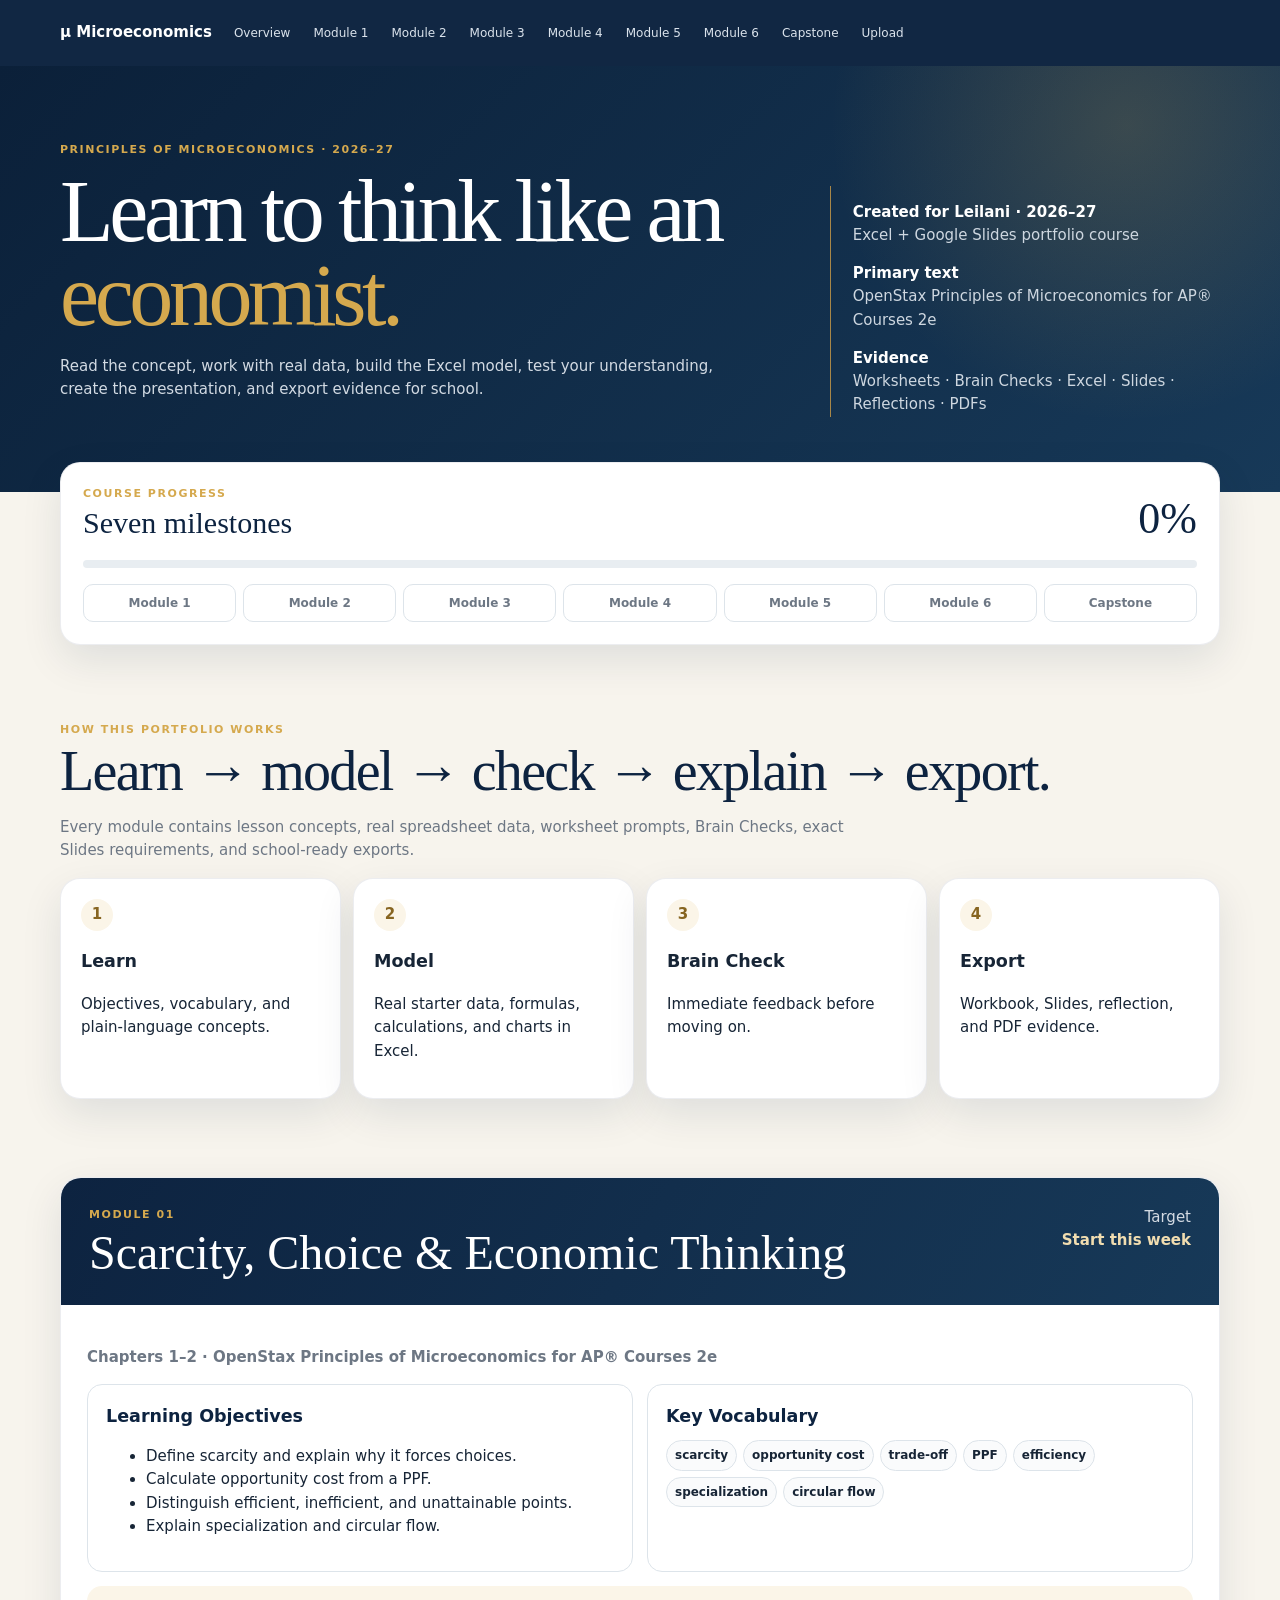
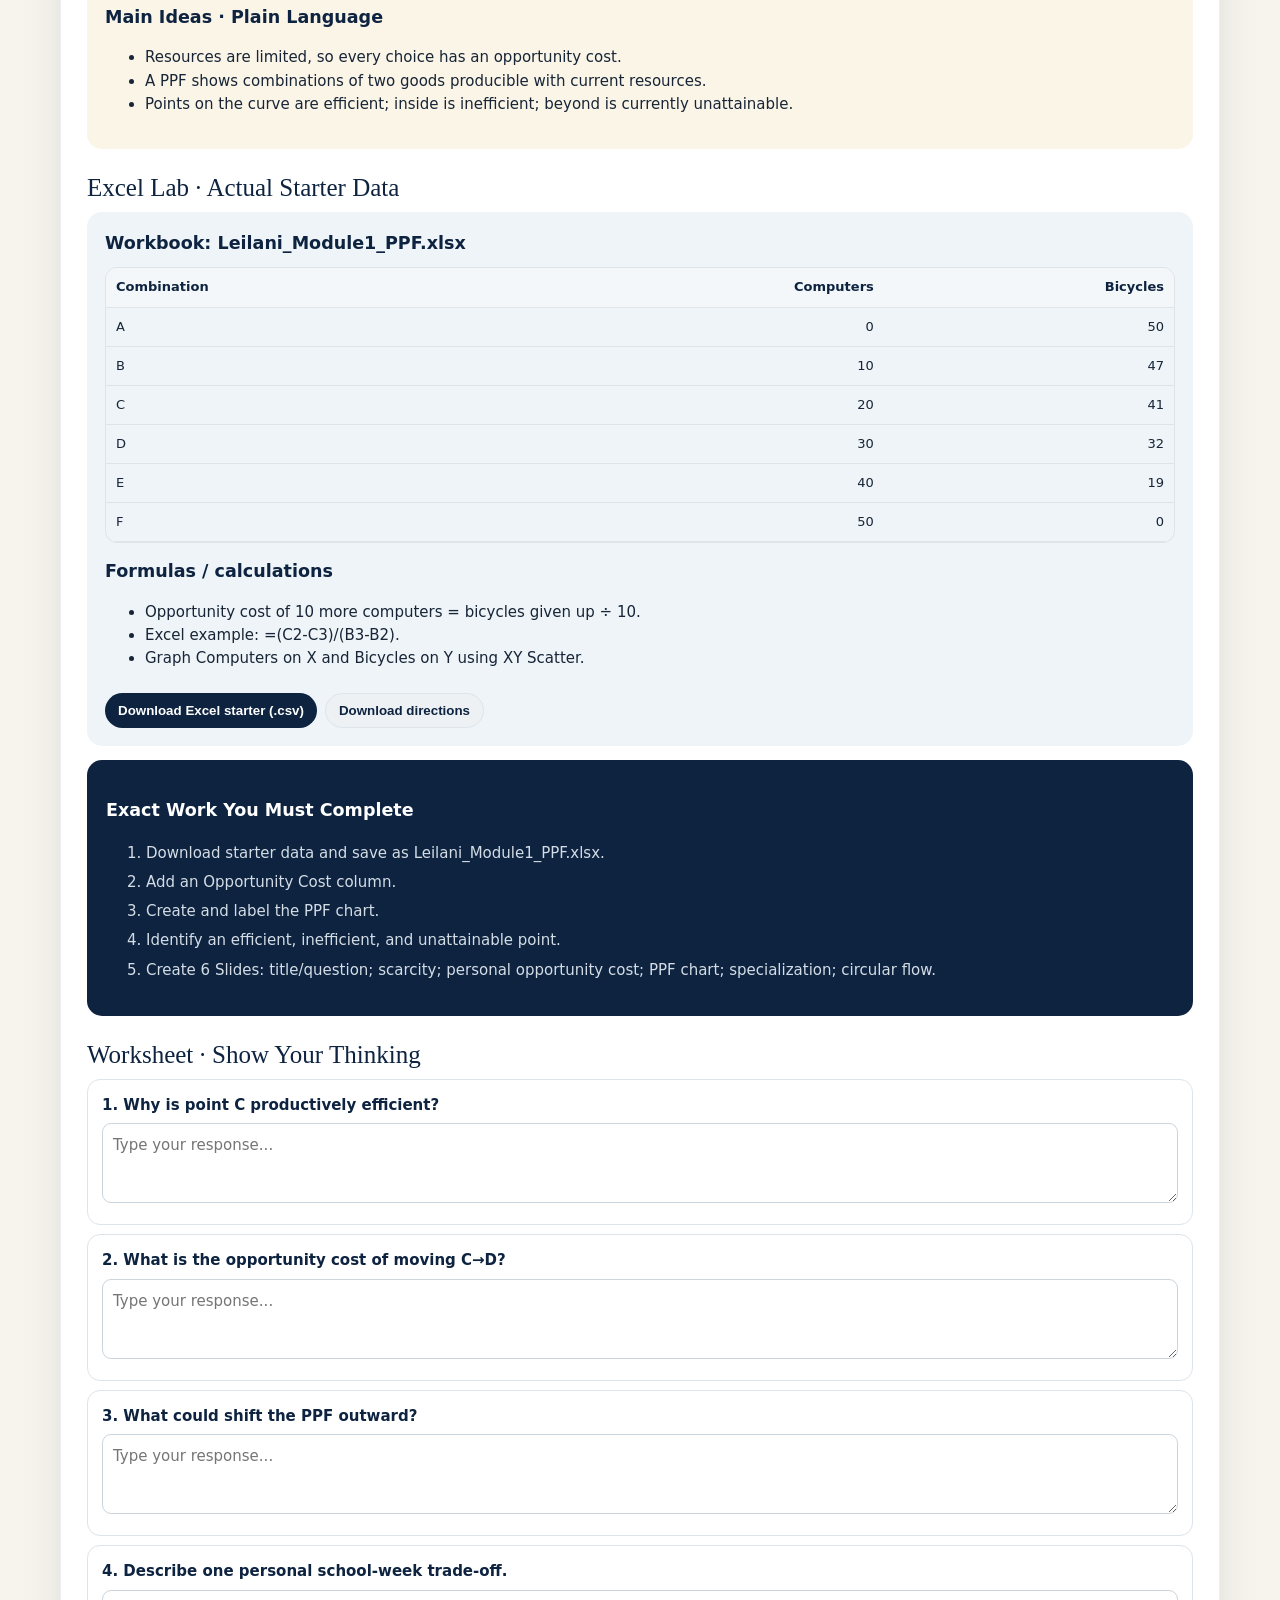
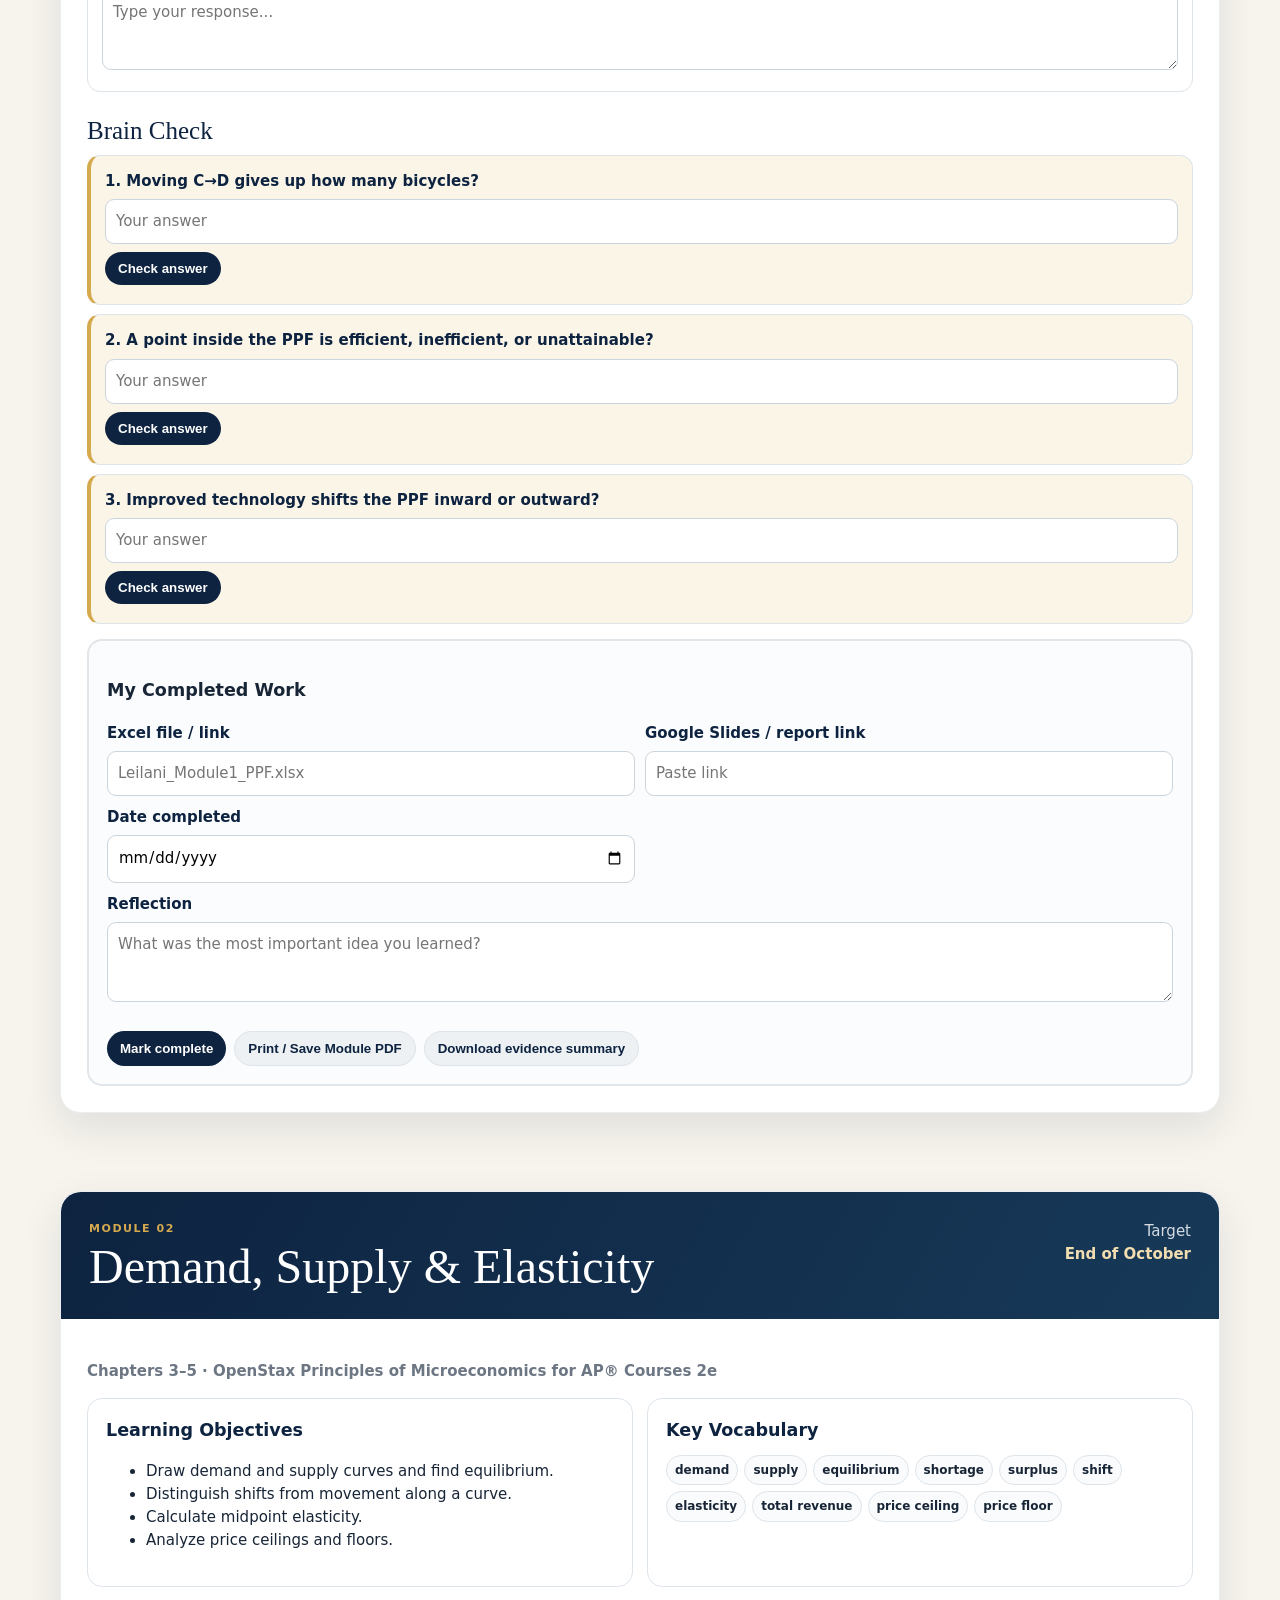
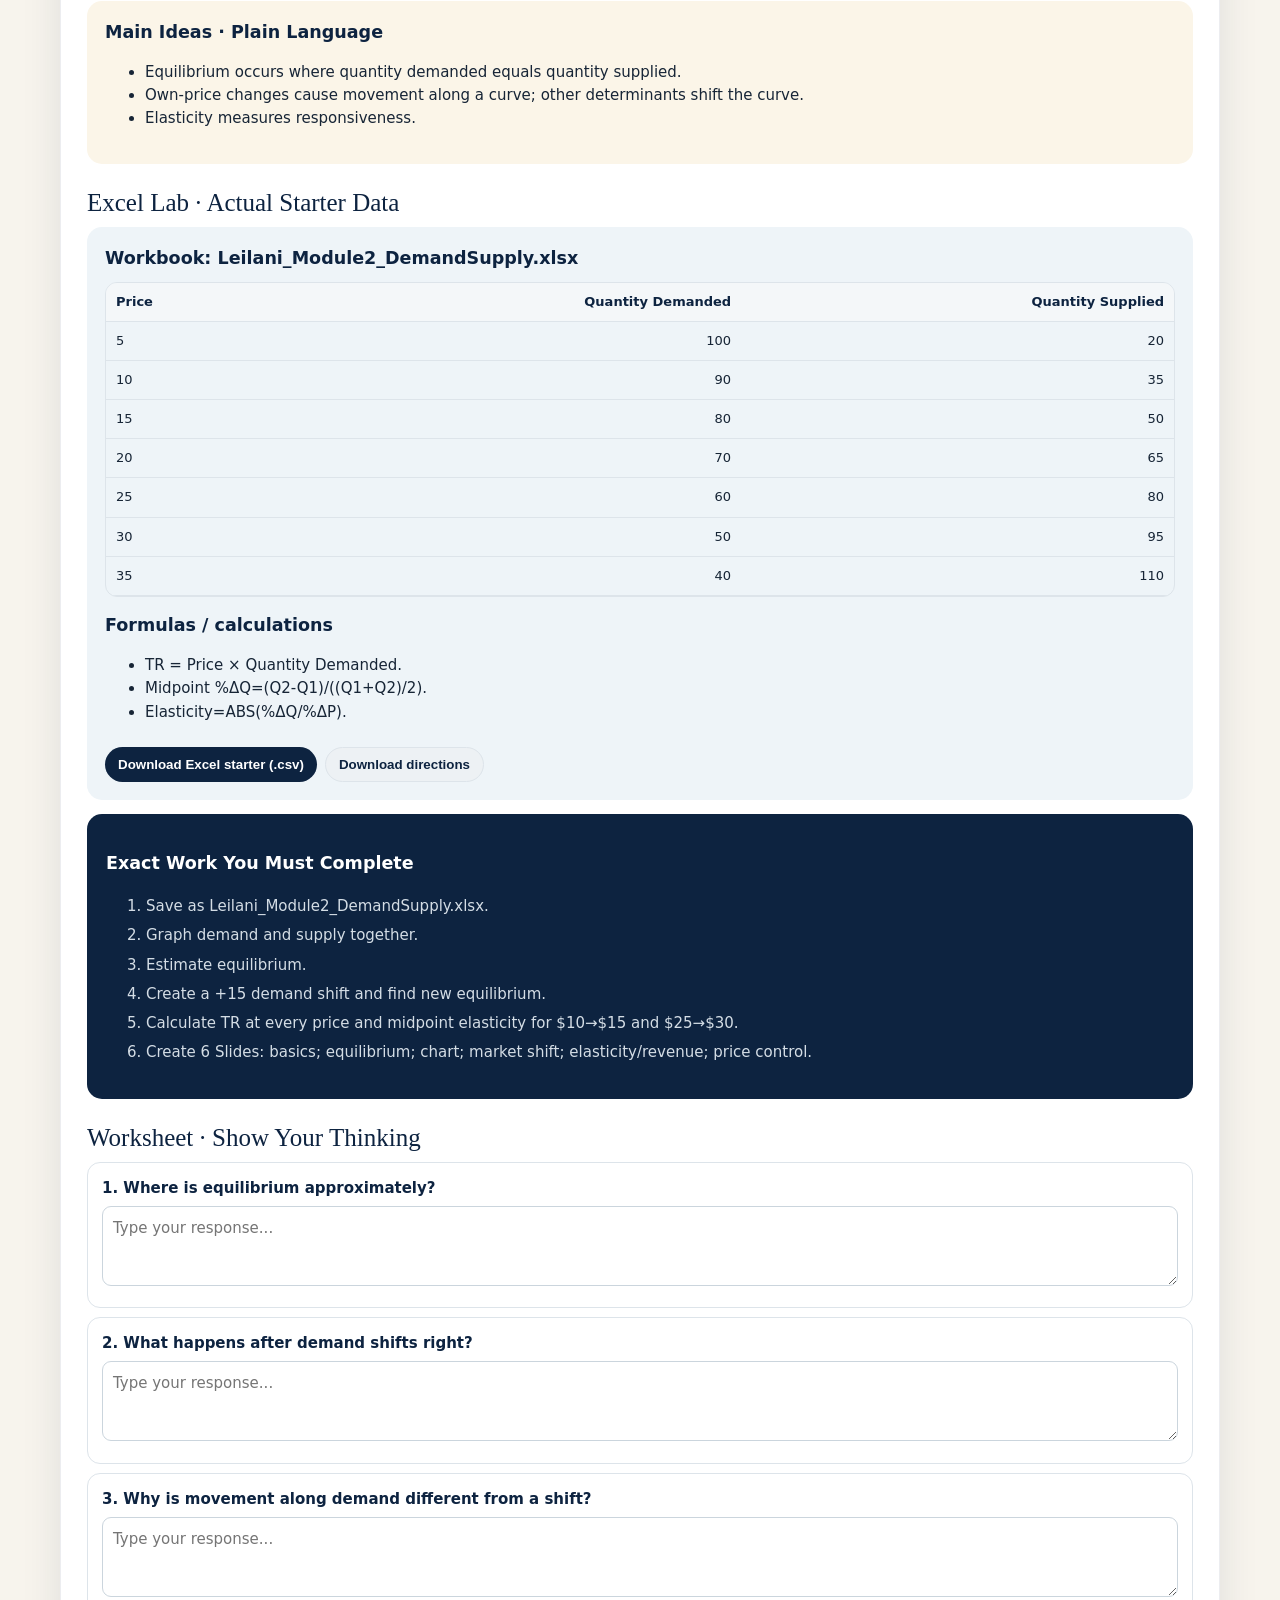
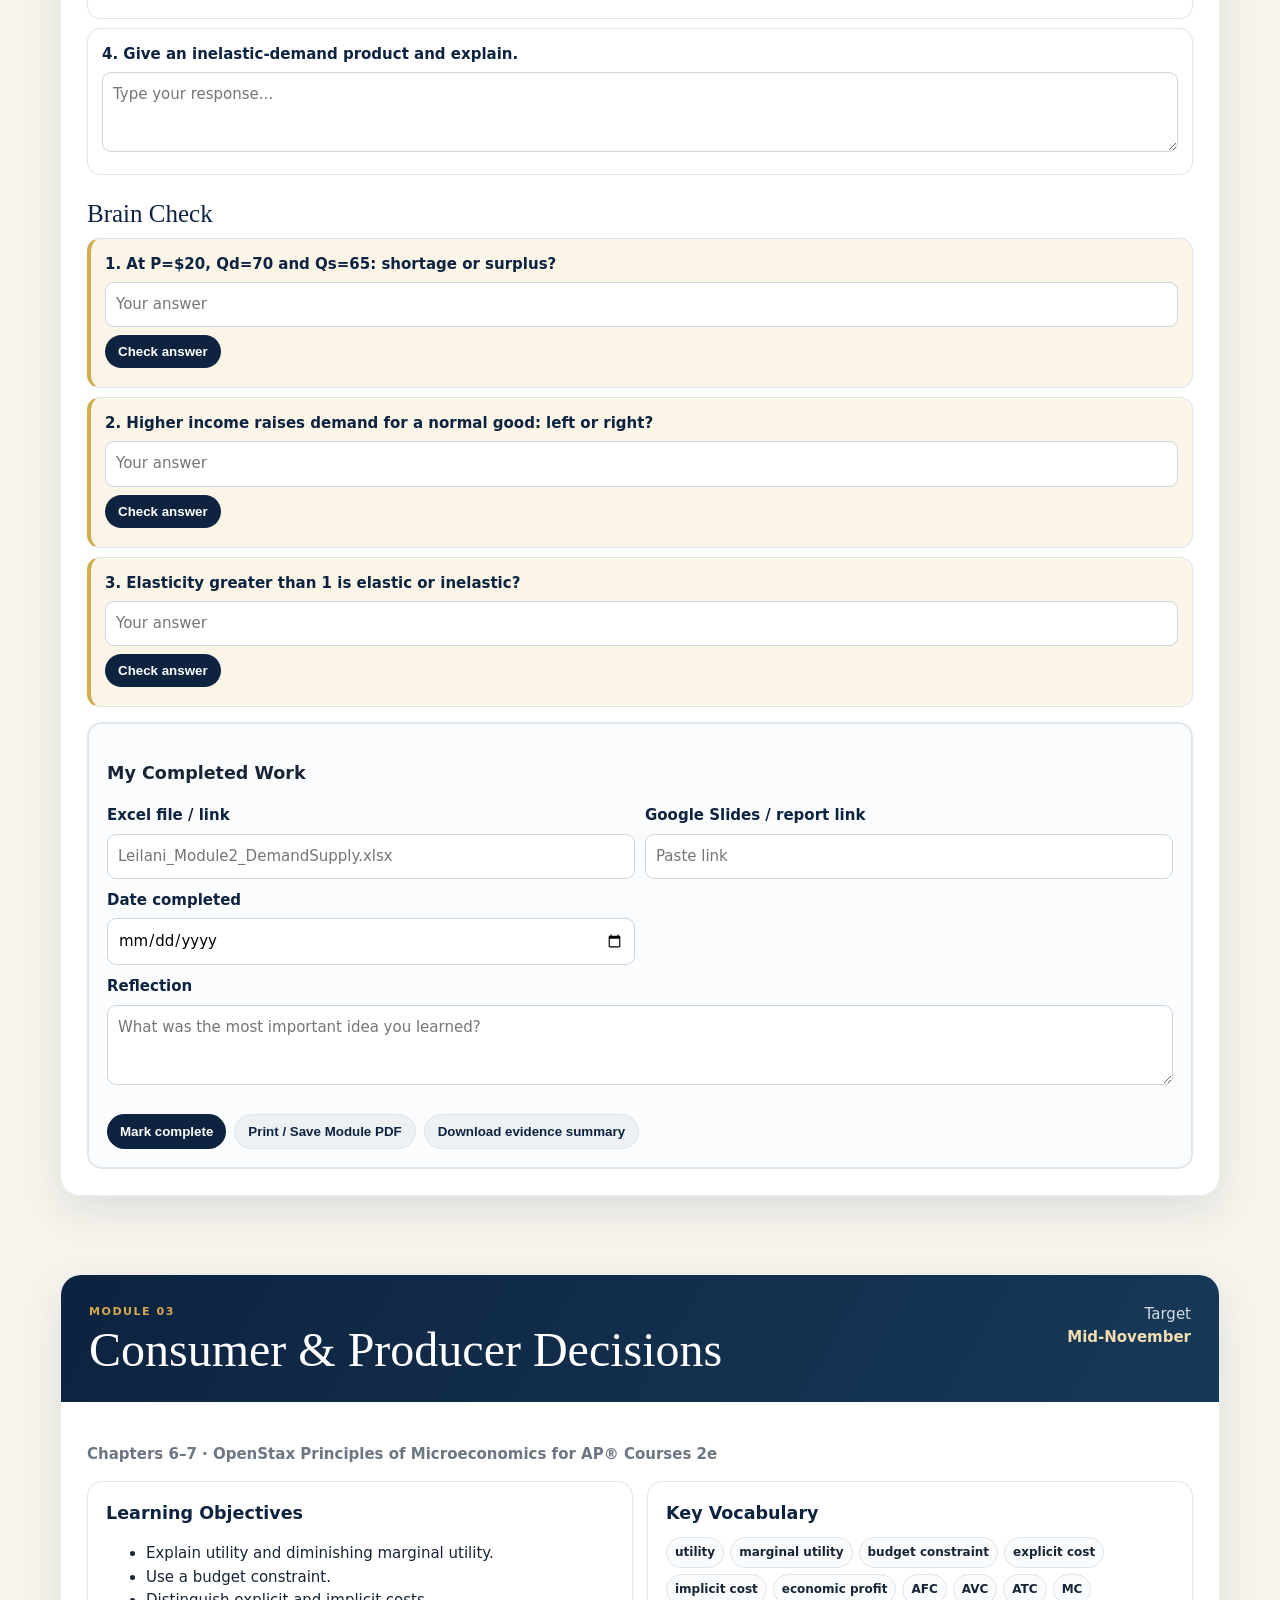
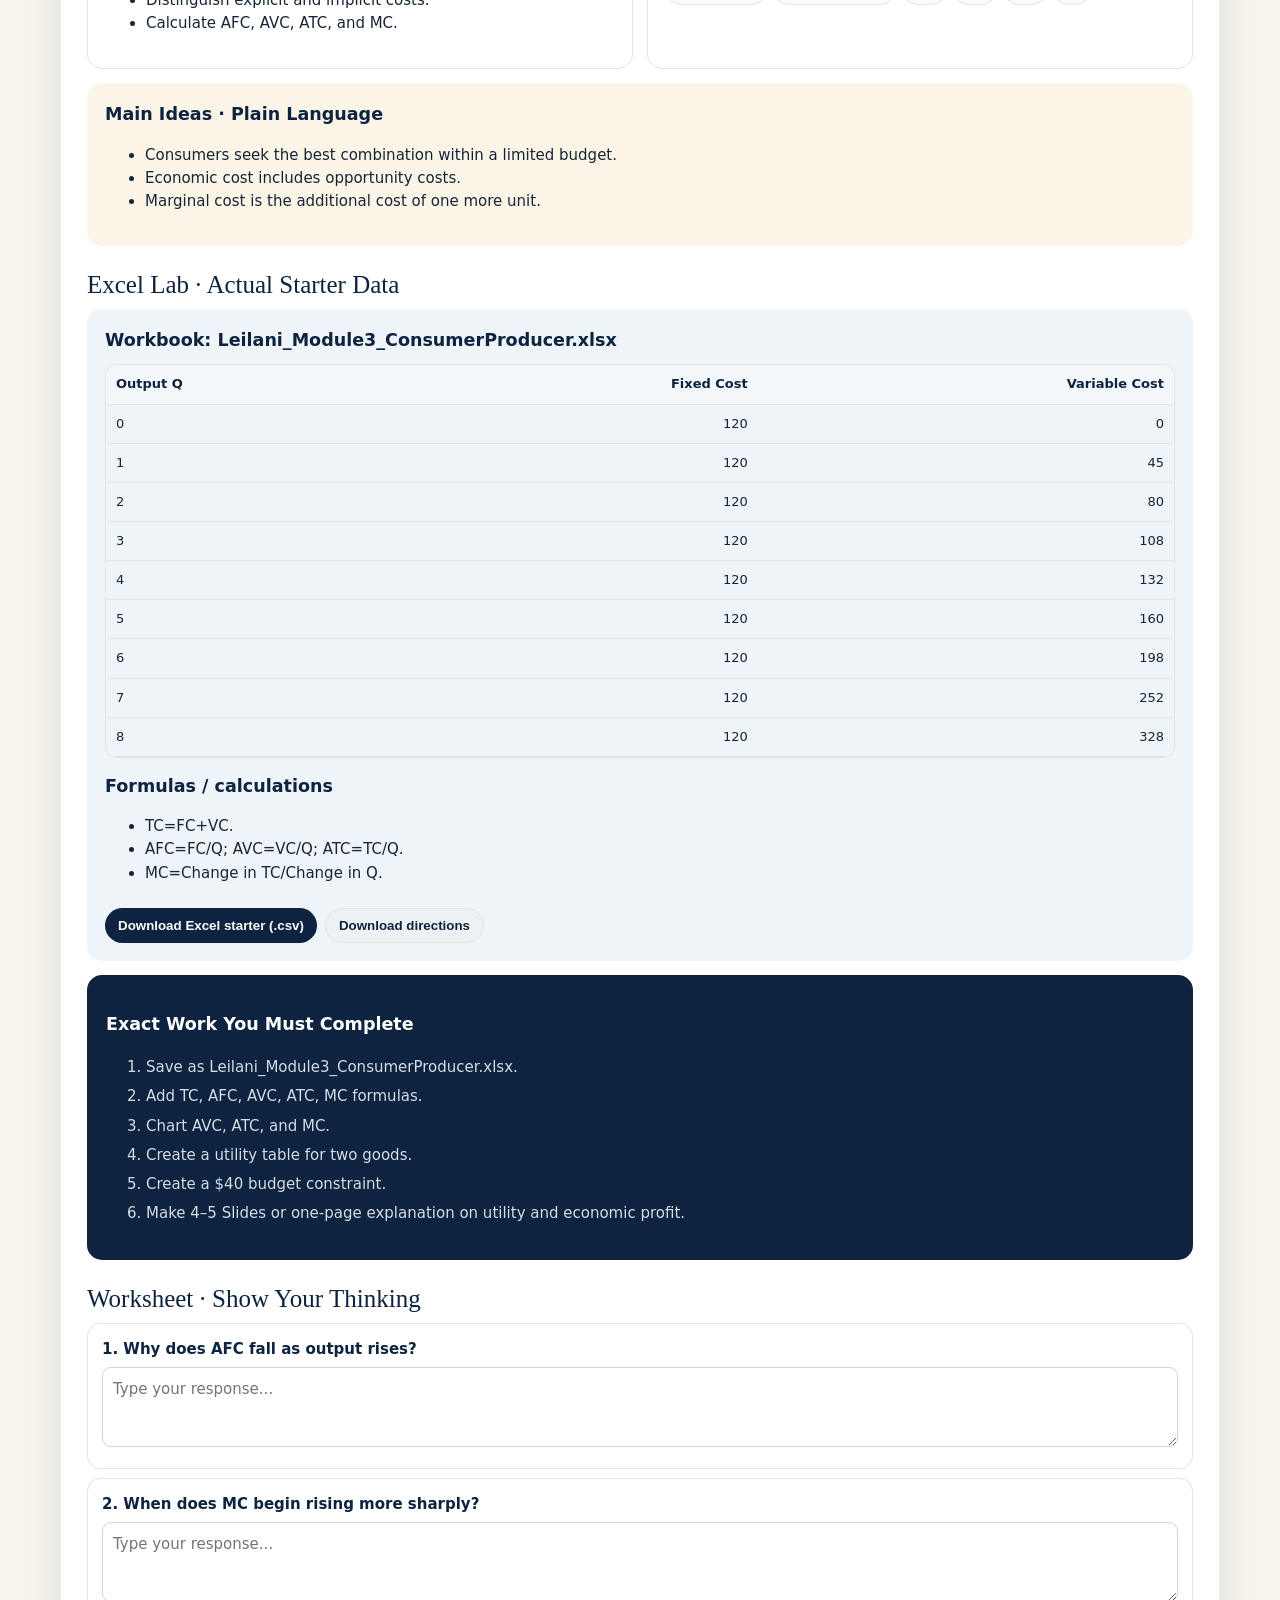
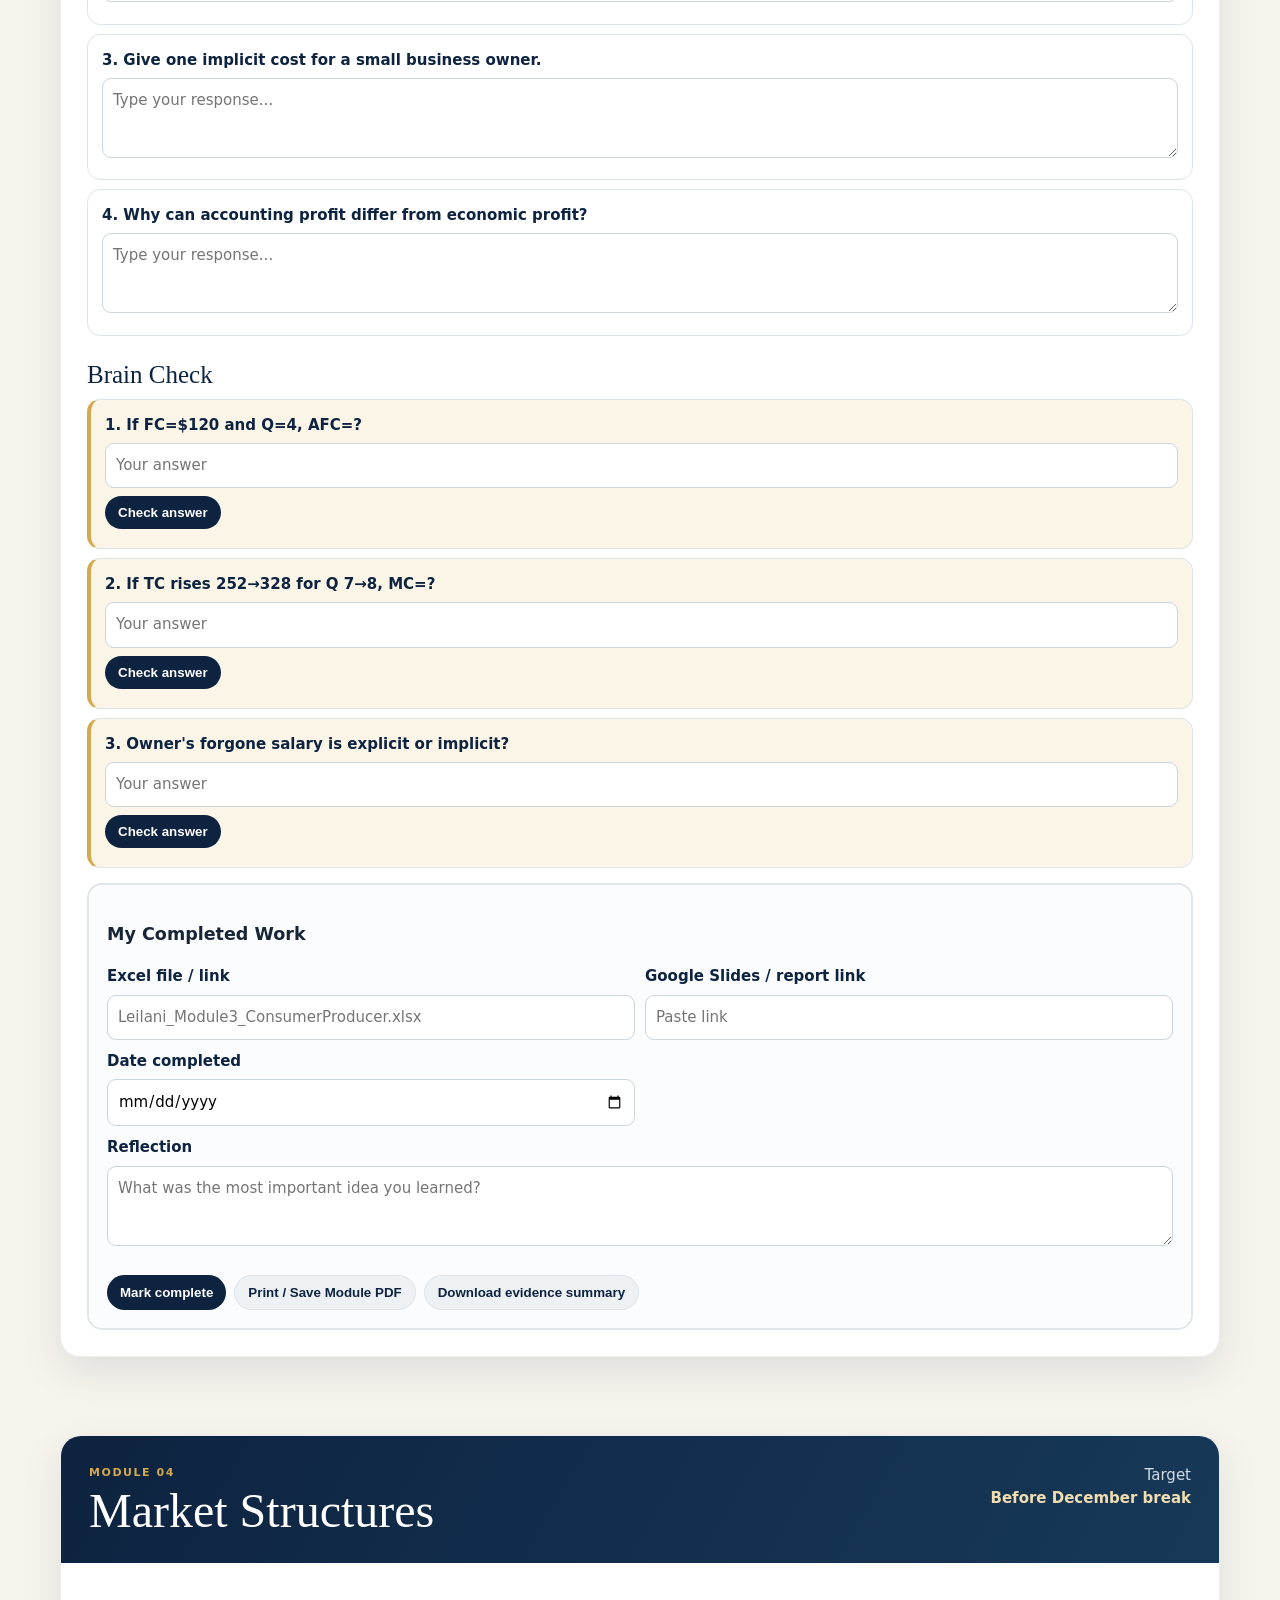
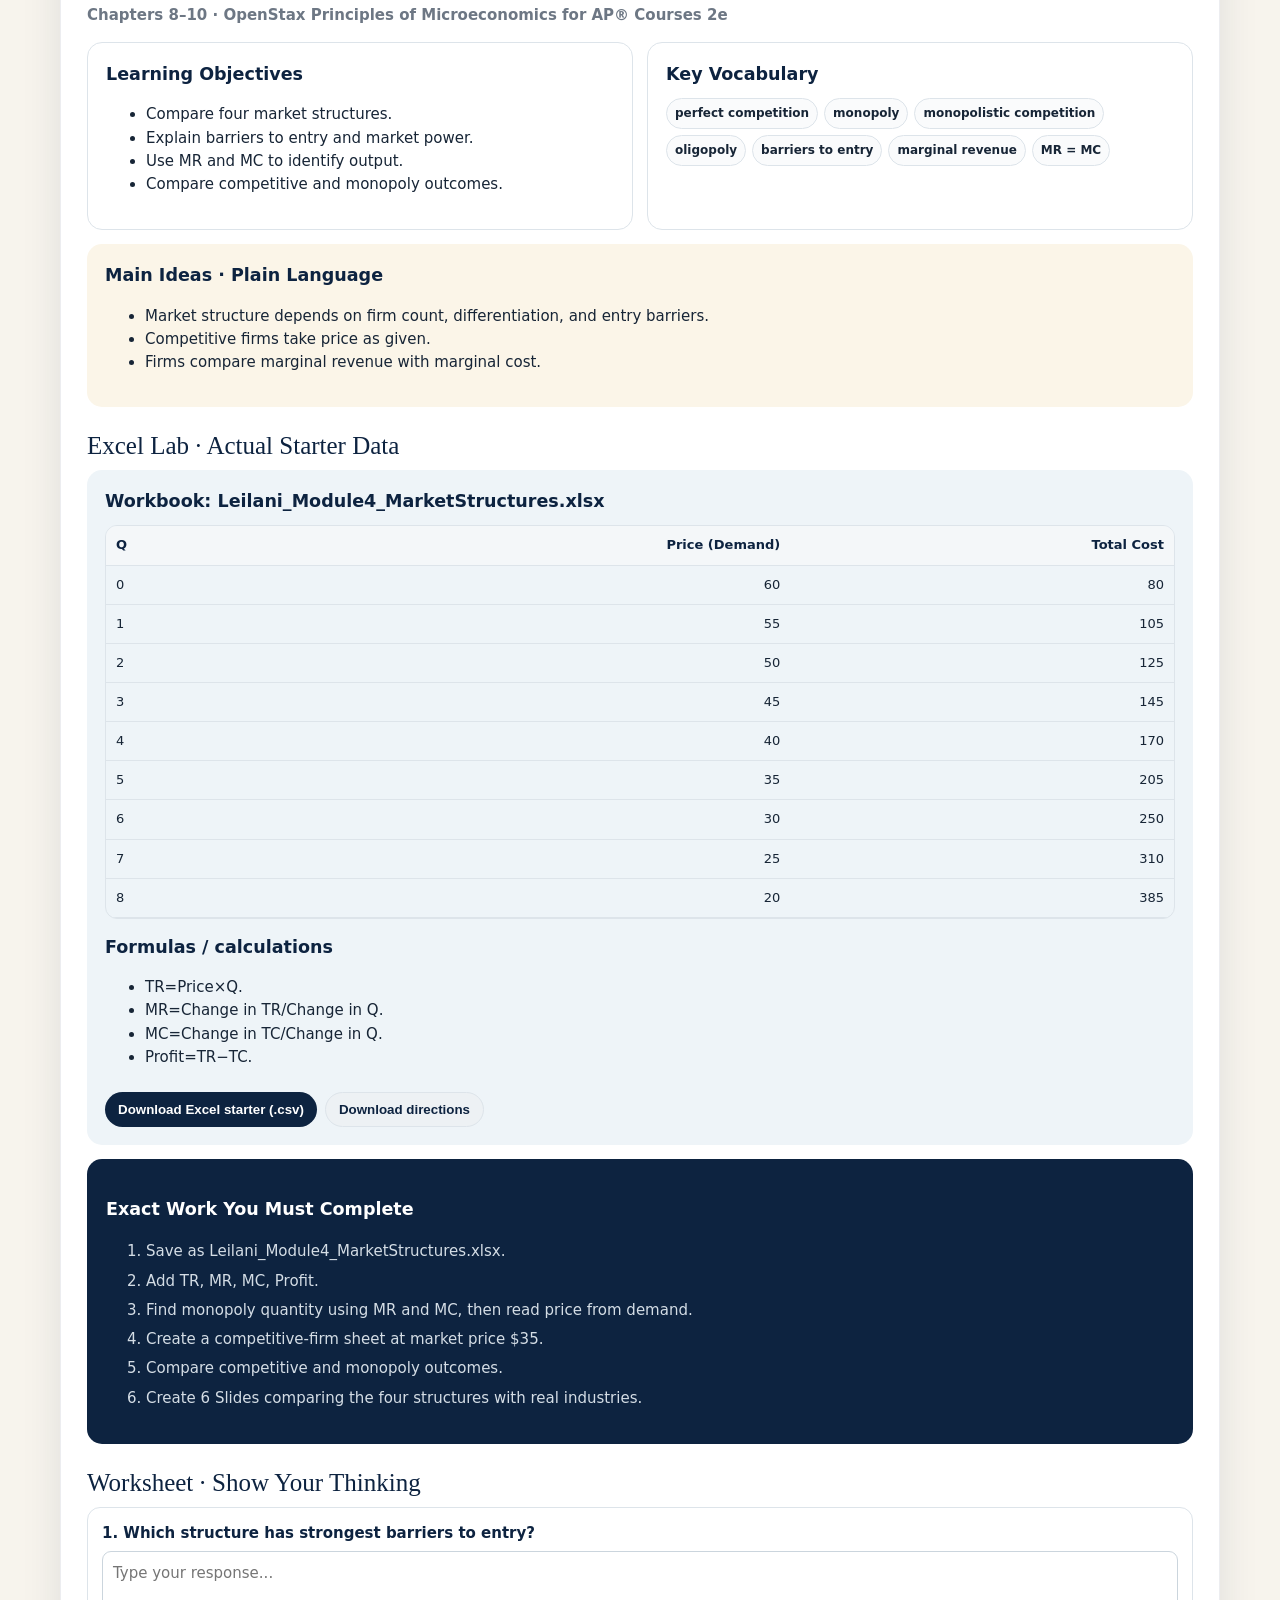
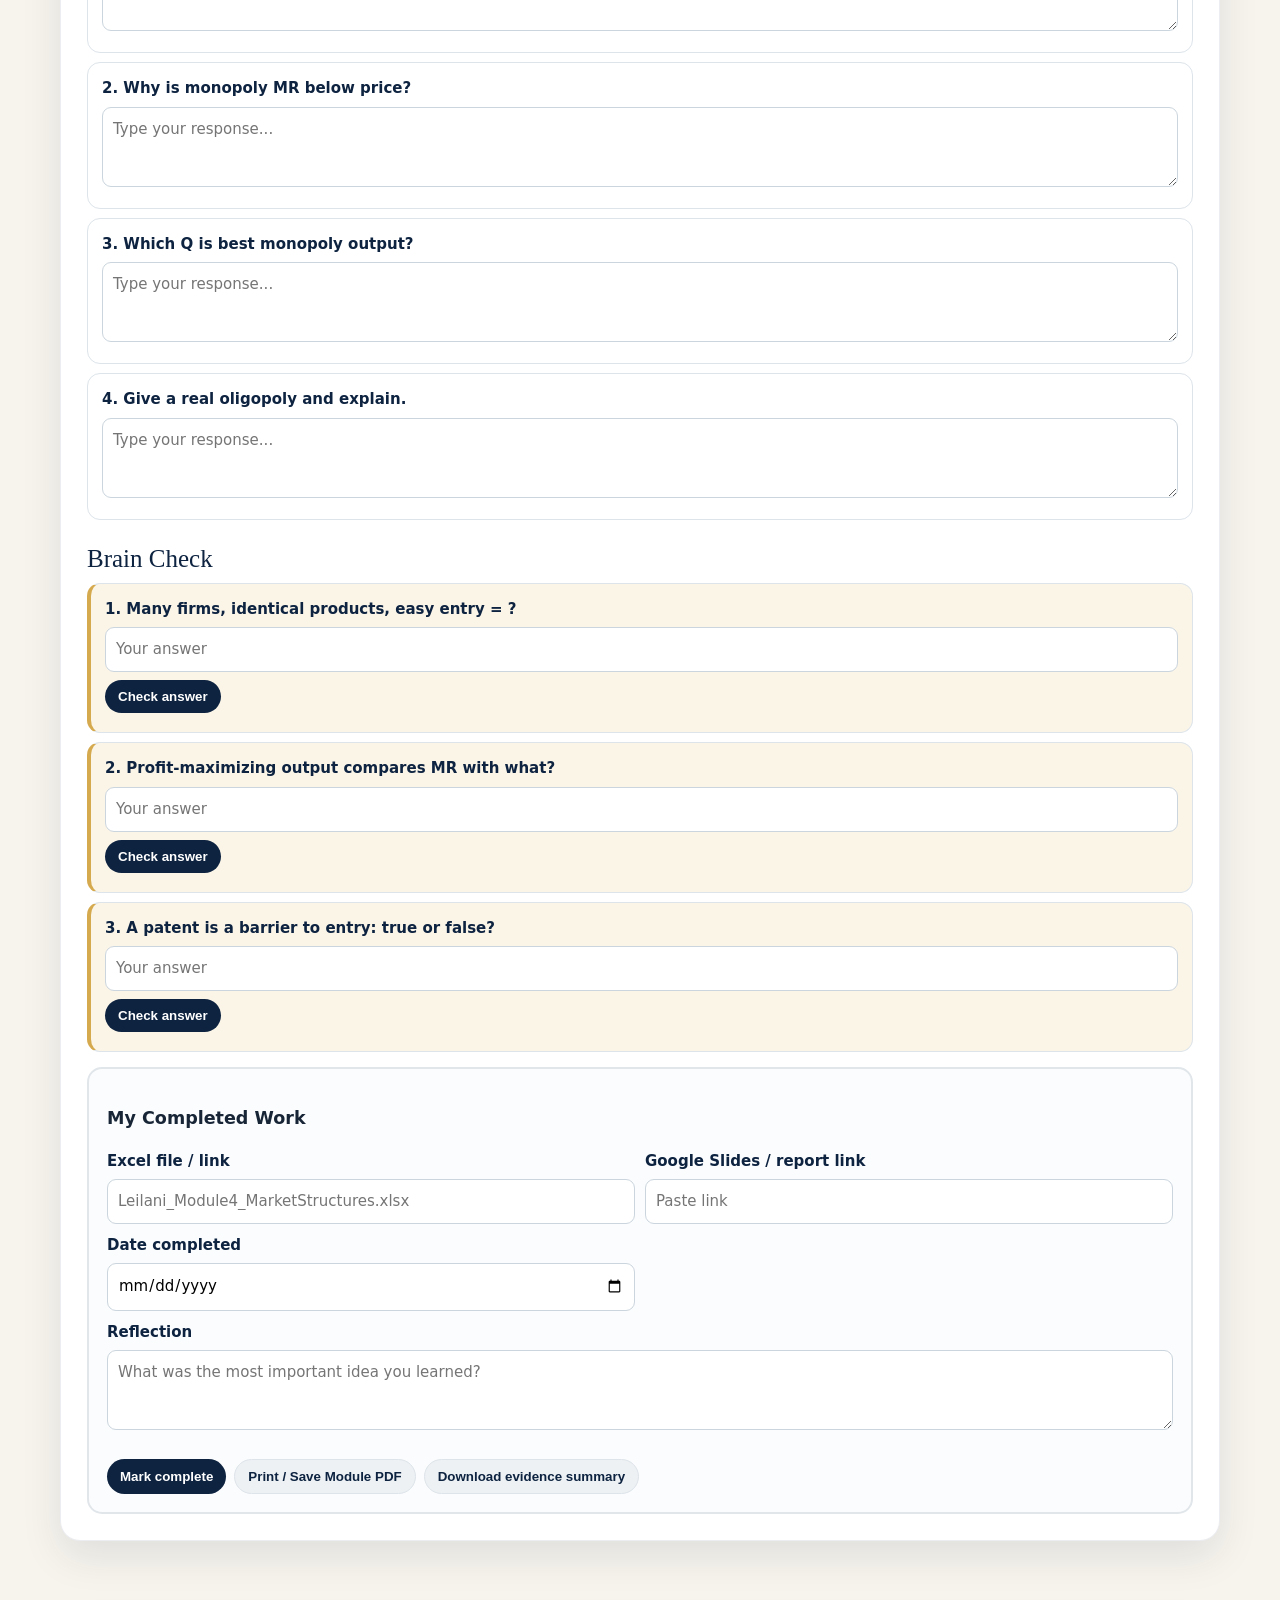
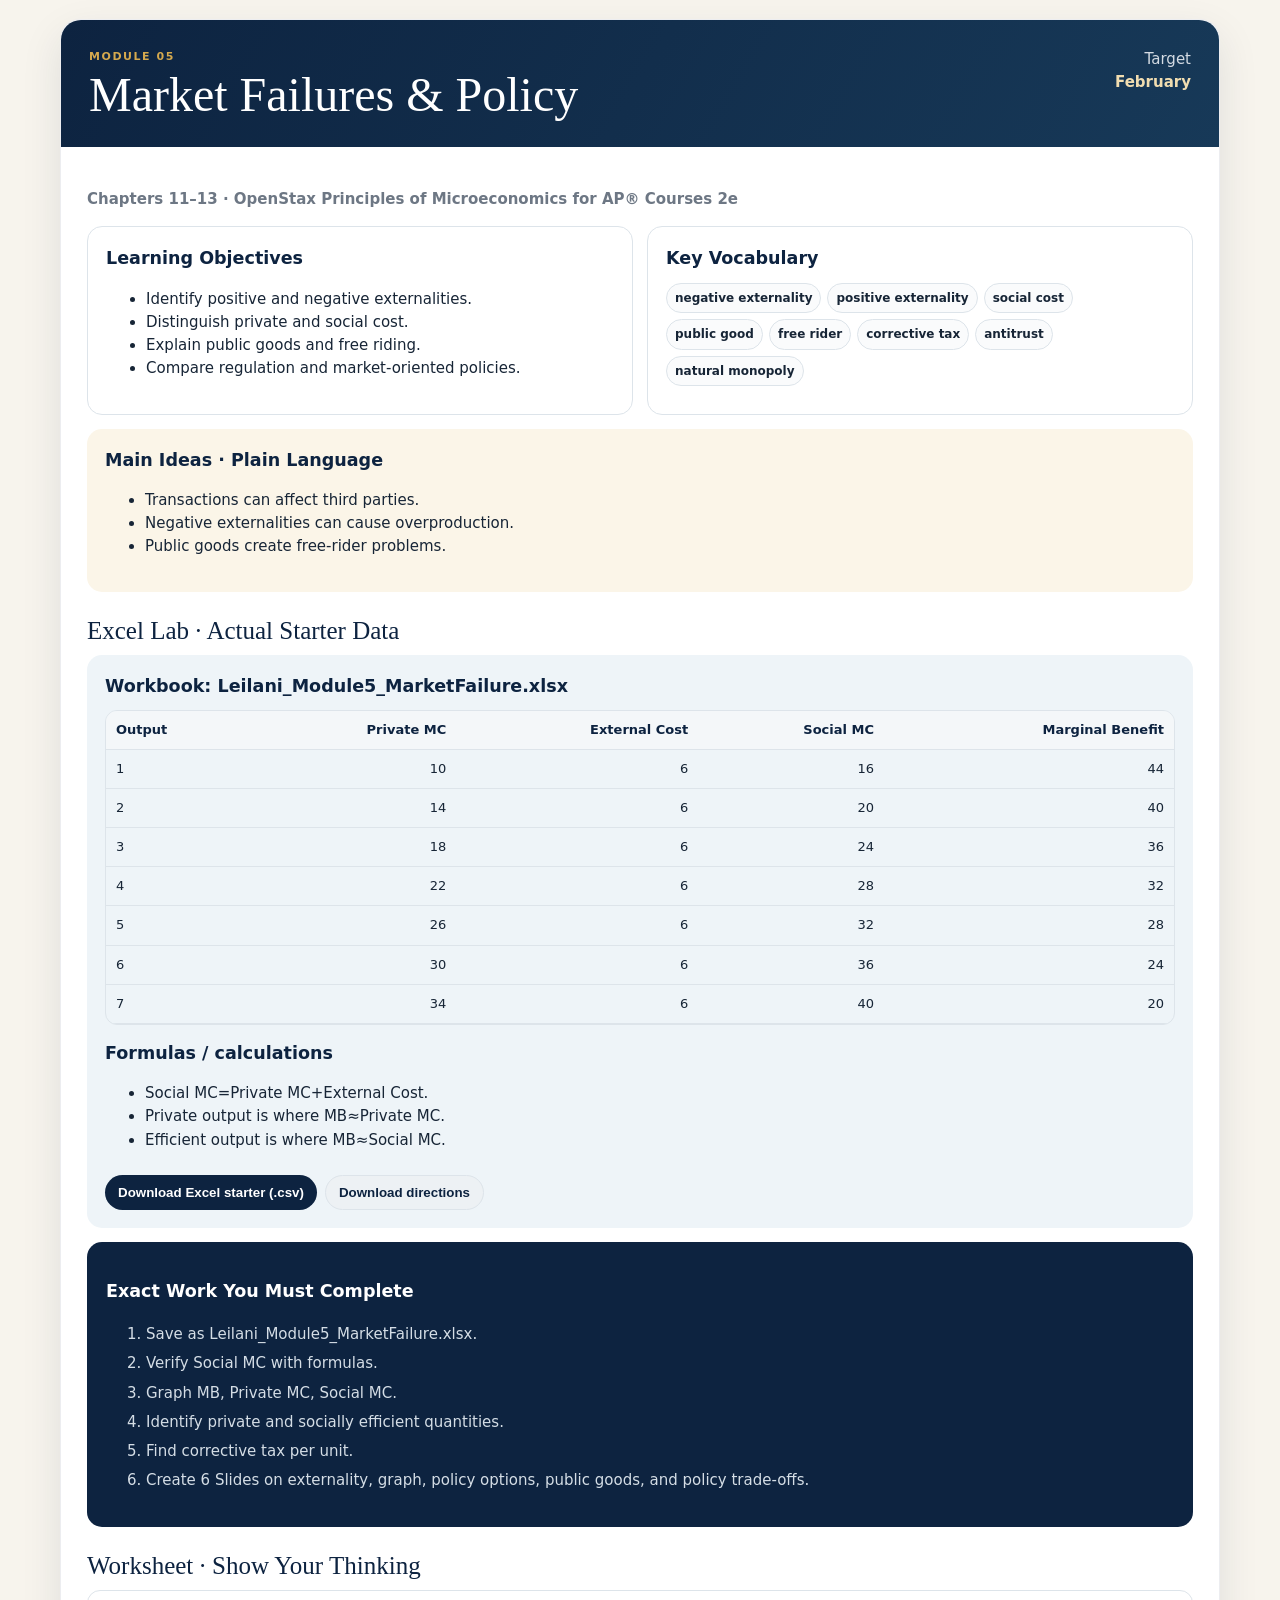
==== microeconomics/index.html @ b964b564 "Add Leilani Microeconomics interactive learning site" ====
<!-- Ready for GitHub Pages. -->
<!doctype html><html lang="en"><head><meta charset="utf-8"><meta name="viewport" content="width=device-width,initial-scale=1"><title>Leilani's Microeconomics Learning Portfolio</title><style>
:root{--n:#0d2340;--n2:#173958;--g:#d5a94e;--c:#f7f4ed;--w:#fff;--t:#172536;--m:#6d7784;--l:#dde4ea;--sg:#fbf5e8;--sb:#eef4f8}*{box-sizing:border-box}html{scroll-behavior:smooth;scroll-padding-top:70px}body{margin:0;font:15px/1.55 system-ui,-apple-system,Segoe UI,sans-serif;background:var(--c);color:var(--t)}a{color:inherit}.wrap{width:min(1160px,calc(100% - 30px));margin:auto}nav{position:sticky;top:0;z-index:20;background:rgba(13,35,64,.98);color:#fff}.nav{height:66px;display:flex;align-items:center;gap:13px}.brand{font-weight:850;text-decoration:none;white-space:nowrap}.navlinks{display:flex;gap:5px;overflow:auto}.navlinks a{text-decoration:none;color:#dbe3ec;padding:7px 9px;border-radius:20px;font-size:12px;white-space:nowrap}.hero{background:radial-gradient(circle at 88% 14%,rgba(213,169,78,.2),transparent 25%),linear-gradient(135deg,#0b2039,#173958);color:#fff;padding:75px 0}.heroGrid{display:grid;grid-template-columns:1.3fr .7fr;gap:45px;align-items:end}.eyebrow,.kicker{text-transform:uppercase;letter-spacing:.14em;font-size:11px;font-weight:900;color:var(--g)}h1{font:500 clamp(44px,7vw,88px)/.95 Georgia,serif;letter-spacing:-.05em;margin:12px 0 18px}.hero h1 span{color:var(--g)}.hero p{color:#d2dae3;max-width:680px}.meta{border-left:1px solid #a88748;padding-left:22px;color:#ced7e0}.meta b{display:block;color:#fff;margin-top:15px}.progress{margin-top:-30px;position:relative}.card{background:#fff;border:1px solid rgba(13,35,64,.08);border-radius:20px;box-shadow:0 15px 40px rgba(13,35,64,.1)}.pcard{padding:22px}.ptop{display:flex;justify-content:space-between;align-items:end}.pct{font:500 44px Georgia,serif;color:var(--n)}.bar{height:8px;background:#e8edf1;border-radius:9px;margin:16px 0;overflow:hidden}.fill{height:100%;width:0;background:var(--g)}.chips{display:grid;grid-template-columns:repeat(7,1fr);gap:7px}.chip{border:1px solid var(--l);border-radius:10px;padding:9px;text-align:center;font-size:12px;font-weight:800;color:var(--m)}.chip.done{background:var(--n);color:#fff}.section{padding:76px 0 0}.section h2{font:500 clamp(34px,5vw,56px)/1.05 Georgia,serif;letter-spacing:-.03em;color:var(--n);margin:4px 0 12px}.intro{max-width:800px;color:var(--m)}.steps{display:grid;grid-template-columns:repeat(4,1fr);gap:12px}.step{padding:20px}.step b{width:32px;height:32px;border-radius:50%;background:var(--sg);display:grid;place-items:center;color:#876521}.module{padding-top:78px}.head{background:linear-gradient(120deg,var(--n),var(--n2));color:#fff;padding:28px;border-radius:20px 20px 0 0;display:flex;justify-content:space-between;gap:20px}.head h2{font:500 clamp(30px,5vw,48px)/1 Georgia,serif;margin:6px 0 0}.target{text-align:right;color:#d4dbe3}.target b{display:block;color:#f1ddb0}.body{padding:26px}.grid2{display:grid;grid-template-columns:1fr 1fr;gap:14px}.panel{border:1px solid var(--l);border-radius:15px;padding:18px}.panel.gold{background:var(--sg);border:0}.panel.blue{background:var(--sb);border:0}.panel h3,.sub{color:var(--n);margin:0 0 10px}.tags{display:flex;gap:6px;flex-wrap:wrap}.tag{border:1px solid var(--l);background:#fafbfc;border-radius:20px;padding:5px 8px;font-size:12px;font-weight:750}.data{overflow:auto;border:1px solid var(--l);border-radius:12px}table{width:100%;border-collapse:collapse;min-width:530px}th,td{padding:9px 10px;border-bottom:1px solid var(--l);text-align:right;font-size:13px}th:first-child,td:first-child{text-align:left}th{background:#f4f7f9;color:var(--n)}.work{background:var(--n);color:#fff;border-radius:15px;padding:19px;margin-top:14px}.work li{color:#d4dde5;margin:6px 0}.sub{font:500 25px Georgia,serif;margin:25px 0 10px}.q,.brain{border:1px solid var(--l);border-radius:13px;padding:14px;margin:9px 0}.brain{background:var(--sg);border-left:4px solid var(--g)}label{font-weight:800;color:var(--n);display:block;margin-bottom:6px}textarea,input{width:100%;border:1px solid #cbd5dd;border-radius:9px;padding:10px;font:inherit}textarea{min-height:80px}.btn{border:0;border-radius:22px;padding:9px 13px;font-weight:850;cursor:pointer;background:var(--n);color:#fff;margin-top:8px}.btn.alt{background:#edf1f4;color:var(--n);border:1px solid var(--l)}.buttons{display:flex;gap:8px;flex-wrap:wrap;margin-top:14px}.feedback{font-size:12px;font-weight:850;margin-top:5px}.ok{color:#267655}.bad{color:#a34444}.complete{margin-top:15px;border:2px solid #e1e6eb;border-radius:15px;padding:18px;background:#fbfcfd}.fields{display:grid;grid-template-columns:1fr 1fr;gap:10px}.full{grid-column:1/-1}.upload{padding:24px}.upload li{margin:8px 0}footer{margin-top:70px;background:var(--n);color:#cbd4dd;padding:30px 0}@media(max-width:800px){.heroGrid,.grid2,.steps{grid-template-columns:1fr}.chips{grid-template-columns:repeat(2,1fr)}.navlinks{display:none}.head,.ptop{display:block}.target{text-align:left;margin-top:15px}.fields{grid-template-columns:1fr}.full{grid-column:auto}}@media print{nav,.hero,.progress,#overview,.buttons,.brain .btn,footer,#upload{display:none!important}.module{display:none}.module.printing{display:block;padding:0}.card{box-shadow:none}.head{background:#fff;color:#000;border-bottom:2px solid #000}.head h2,.target,.target b{color:#000}}
</style></head><body><nav><div class="wrap nav"><a class="brand" href="#top">μ Microeconomics</a><div class="navlinks"><a href="#overview">Overview</a><a href="#m1">Module 1</a><a href="#m2">Module 2</a><a href="#m3">Module 3</a><a href="#m4">Module 4</a><a href="#m5">Module 5</a><a href="#m6">Module 6</a><a href="#capstone">Capstone</a><a href="#upload">Upload</a></div></div></nav>
<header class="hero" id="top"><div class="wrap heroGrid"><div><div class="eyebrow">Principles of Microeconomics · 2026–27</div><h1>Learn to think like an <span>economist.</span></h1><p>Read the concept, work with real data, build the Excel model, test your understanding, create the presentation, and export evidence for school.</p></div><aside class="meta"><b>Created for Leilani · 2026–27</b>Excel + Google Slides portfolio course<b>Primary text</b>OpenStax Principles of Microeconomics for AP® Courses 2e<b>Evidence</b>Worksheets · Brain Checks · Excel · Slides · Reflections · PDFs</aside></div></header>
<div class="progress"><div class="wrap"><div class="card pcard"><div class="ptop"><div><div class="kicker">Course progress</div><h2 style="font:500 30px Georgia,serif;color:var(--n);margin:4px 0">Seven milestones</h2></div><div class="pct" id="pct">0%</div></div><div class="bar"><div class="fill" id="fill"></div></div><div class="chips" id="chips"></div></div></div></div><main id="app"></main>
<section class="section" id="upload"><div class="wrap"><div class="kicker">School submission</div><h2>How to upload your work.</h2><div class="card upload"><ol><li>Download the module starter data and open it in Excel.</li><li>Save it with the exact assigned <b>.xlsx</b> filename.</li><li>Complete the required formulas, calculations, and charts.</li><li>Create the Google Slides deck using the exact slide requirements.</li><li>Finish the worksheet, Brain Check, and reflection on this site.</li><li>Use <b>Print / Save Module PDF</b> to create school portfolio evidence.</li><li>Upload the Excel workbook, Slides link/PDF, and module PDF to the school platform.</li></ol></div></div></section><footer><div class="wrap"><b>Leilani's Microeconomics Learning Portfolio</b><br>OpenStax Principles of Microeconomics for AP® Courses 2e · 2026–27</div></footer>
<script>
const M=[
{id:'m1',n:'01',t:'Scarcity, Choice & Economic Thinking',due:'Start this week',ch:'Chapters 1–2',file:'Leilani_Module1_PPF.xlsx',obj:['Define scarcity and explain why it forces choices.','Calculate opportunity cost from a PPF.','Distinguish efficient, inefficient, and unattainable points.','Explain specialization and circular flow.'],v:['scarcity','opportunity cost','trade-off','PPF','efficiency','specialization','circular flow'],ideas:['Resources are limited, so every choice has an opportunity cost.','A PPF shows combinations of two goods producible with current resources.','Points on the curve are efficient; inside is inefficient; beyond is currently unattainable.'],cols:['Combination','Computers','Bicycles'],data:[['A',0,50],['B',10,47],['C',20,41],['D',30,32],['E',40,19],['F',50,0]],form:['Opportunity cost of 10 more computers = bicycles given up ÷ 10.','Excel example: =(C2-C3)/(B3-B2).','Graph Computers on X and Bicycles on Y using XY Scatter.'],work:['Download starter data and save as Leilani_Module1_PPF.xlsx.','Add an Opportunity Cost column.','Create and label the PPF chart.','Identify an efficient, inefficient, and unattainable point.','Create 6 Slides: title/question; scarcity; personal opportunity cost; PPF chart; specialization; circular flow.'],ws:['Why is point C productively efficient?','What is the opportunity cost of moving C→D?','What could shift the PPF outward?','Describe one personal school-week trade-off.'],brain:[['Moving C→D gives up how many bicycles?','9','Subtract 32 from 41.'],['A point inside the PPF is efficient, inefficient, or unattainable?','inefficient','Resources are not fully used.'],['Improved technology shifts the PPF inward or outward?','outward','More can be produced.']]},
{id:'m2',n:'02',t:'Demand, Supply & Elasticity',due:'End of October',ch:'Chapters 3–5',file:'Leilani_Module2_DemandSupply.xlsx',obj:['Draw demand and supply curves and find equilibrium.','Distinguish shifts from movement along a curve.','Calculate midpoint elasticity.','Analyze price ceilings and floors.'],v:['demand','supply','equilibrium','shortage','surplus','shift','elasticity','total revenue','price ceiling','price floor'],ideas:['Equilibrium occurs where quantity demanded equals quantity supplied.','Own-price changes cause movement along a curve; other determinants shift the curve.','Elasticity measures responsiveness.'],cols:['Price','Quantity Demanded','Quantity Supplied'],data:[[5,100,20],[10,90,35],[15,80,50],[20,70,65],[25,60,80],[30,50,95],[35,40,110]],form:['TR = Price × Quantity Demanded.','Midpoint %ΔQ=(Q2-Q1)/((Q1+Q2)/2).','Elasticity=ABS(%ΔQ/%ΔP).'],work:['Save as Leilani_Module2_DemandSupply.xlsx.','Graph demand and supply together.','Estimate equilibrium.','Create a +15 demand shift and find new equilibrium.','Calculate TR at every price and midpoint elasticity for $10→$15 and $25→$30.','Create 6 Slides: basics; equilibrium; chart; market shift; elasticity/revenue; price control.'],ws:['Where is equilibrium approximately?','What happens after demand shifts right?','Why is movement along demand different from a shift?','Give an inelastic-demand product and explain.'],brain:[['At P=$20, Qd=70 and Qs=65: shortage or surplus?','shortage','Demand exceeds supply.'],['Higher income raises demand for a normal good: left or right?','right','Buyers want more at each price.'],['Elasticity greater than 1 is elastic or inelastic?','elastic','Quantity responds more proportionally.']]},
{id:'m3',n:'03',t:'Consumer & Producer Decisions',due:'Mid-November',ch:'Chapters 6–7',file:'Leilani_Module3_ConsumerProducer.xlsx',obj:['Explain utility and diminishing marginal utility.','Use a budget constraint.','Distinguish explicit and implicit costs.','Calculate AFC, AVC, ATC, and MC.'],v:['utility','marginal utility','budget constraint','explicit cost','implicit cost','economic profit','AFC','AVC','ATC','MC'],ideas:['Consumers seek the best combination within a limited budget.','Economic cost includes opportunity costs.','Marginal cost is the additional cost of one more unit.'],cols:['Output Q','Fixed Cost','Variable Cost'],data:[[0,120,0],[1,120,45],[2,120,80],[3,120,108],[4,120,132],[5,120,160],[6,120,198],[7,120,252],[8,120,328]],form:['TC=FC+VC.','AFC=FC/Q; AVC=VC/Q; ATC=TC/Q.','MC=Change in TC/Change in Q.'],work:['Save as Leilani_Module3_ConsumerProducer.xlsx.','Add TC, AFC, AVC, ATC, MC formulas.','Chart AVC, ATC, and MC.','Create a utility table for two goods.','Create a $40 budget constraint.','Make 4–5 Slides or one-page explanation on utility and economic profit.'],ws:['Why does AFC fall as output rises?','When does MC begin rising more sharply?','Give one implicit cost for a small business owner.','Why can accounting profit differ from economic profit?'],brain:[['If FC=$120 and Q=4, AFC=?','30','120 ÷ 4.'],['If TC rises 252→328 for Q 7→8, MC=?','76','328−252.'],["Owner's forgone salary is explicit or implicit?",'implicit','No cash payment to another party.']]},
{id:'m4',n:'04',t:'Market Structures',due:'Before December break',ch:'Chapters 8–10',file:'Leilani_Module4_MarketStructures.xlsx',obj:['Compare four market structures.','Explain barriers to entry and market power.','Use MR and MC to identify output.','Compare competitive and monopoly outcomes.'],v:['perfect competition','monopoly','monopolistic competition','oligopoly','barriers to entry','marginal revenue','MR = MC'],ideas:['Market structure depends on firm count, differentiation, and entry barriers.','Competitive firms take price as given.','Firms compare marginal revenue with marginal cost.'],cols:['Q','Price (Demand)','Total Cost'],data:[[0,60,80],[1,55,105],[2,50,125],[3,45,145],[4,40,170],[5,35,205],[6,30,250],[7,25,310],[8,20,385]],form:['TR=Price×Q.','MR=Change in TR/Change in Q.','MC=Change in TC/Change in Q.','Profit=TR−TC.'],work:['Save as Leilani_Module4_MarketStructures.xlsx.','Add TR, MR, MC, Profit.','Find monopoly quantity using MR and MC, then read price from demand.','Create a competitive-firm sheet at market price $35.','Compare competitive and monopoly outcomes.','Create 6 Slides comparing the four structures with real industries.'],ws:['Which structure has strongest barriers to entry?','Why is monopoly MR below price?','Which Q is best monopoly output?','Give a real oligopoly and explain.'],brain:[['Many firms, identical products, easy entry = ?','perfect competition','Firms are price takers.'],['Profit-maximizing output compares MR with what?','MC','Marginal cost.'],['A patent is a barrier to entry: true or false?','true','It can legally exclude rivals.']]},
{id:'m5',n:'05',t:'Market Failures & Policy',due:'February',ch:'Chapters 11–13',file:'Leilani_Module5_MarketFailure.xlsx',obj:['Identify positive and negative externalities.','Distinguish private and social cost.','Explain public goods and free riding.','Compare regulation and market-oriented policies.'],v:['negative externality','positive externality','social cost','public good','free rider','corrective tax','antitrust','natural monopoly'],ideas:['Transactions can affect third parties.','Negative externalities can cause overproduction.','Public goods create free-rider problems.'],cols:['Output','Private MC','External Cost','Social MC','Marginal Benefit'],data:[[1,10,6,16,44],[2,14,6,20,40],[3,18,6,24,36],[4,22,6,28,32],[5,26,6,32,28],[6,30,6,36,24],[7,34,6,40,20]],form:['Social MC=Private MC+External Cost.','Private output is where MB≈Private MC.','Efficient output is where MB≈Social MC.'],work:['Save as Leilani_Module5_MarketFailure.xlsx.','Verify Social MC with formulas.','Graph MB, Private MC, Social MC.','Identify private and socially efficient quantities.','Find corrective tax per unit.','Create 6 Slides on externality, graph, policy options, public goods, and policy trade-offs.'],ws:['Why is private output too large here?','What tax internalizes the external cost?','Give a real public good and explain underprovision.','Compare regulation with a corrective tax.'],brain:[['Private MC=22 and external cost=6. Social MC=?','28','Add them.'],['Factory pollution on neighbors: positive or negative externality?','negative','It imposes an outside cost.'],['Benefiting from a public good without paying is the what problem?','free rider','Two words.']]},
{id:'m6',n:'06',t:'Inequality, Labor & International Trade',due:'April',ch:'Chapters 14–20',file:'Leilani_Module6_LaborTrade.xlsx',obj:['Explain wage determination and inequality.','Calculate comparative advantage.','Explain gains from trade.','Analyze tariffs and protectionism.'],v:['labor market','human capital','poverty line','Gini coefficient','absolute advantage','comparative advantage','tariff','protectionism'],ideas:['Labor demand comes from the value workers add.','Comparative advantage is based on lower opportunity cost.','Trade can raise total consumption possibilities.','Tariffs help some producers but raise consumer prices.'],cols:['Country','Max Cars','Max Wheat'],data:[['Asteria',60,120],['Borealis',40,160]],form:['Asteria: OC of 1 car=120/60=2 wheat.','Borealis: OC of 1 car=160/40=4 wheat.','Lower opportunity cost gives comparative advantage.'],work:['Save as Leilani_Module6_LaborTrade.xlsx.','Calculate both countries’ opportunity costs and comparative advantage.','Choose mutually beneficial terms of trade.','Add tariff sheet: world price $20, Qd=140−3P, Qs=20+2P; compare with $5 tariff.','Add income sheet: $20k,$35k,$55k,$90k,$200k; calculate total and shares.','Create 7 Slides covering labor, inequality, trade, tariff winners/losers, and policy reflection.'],ws:['Who has comparative advantage in cars? Show work.','Who has comparative advantage in wheat?','At P=$20, calculate Qd and Qs.','Who benefits and who bears costs from a tariff?'],brain:[['Asteria gives up 2 wheat/car, Borealis 4. Who has comparative advantage in cars?','Asteria','Lower OC.'],['Using Qd=140−3P, Qd at P=20?','80','140−60.'],['A tax on imports is called a what?','tariff','One word.']]},
{id:'capstone',n:'Final',t:'Integrated Microeconomics Capstone',due:'End of year',ch:'All Modules',file:'Leilani_Microeconomics_Capstone.xlsx',obj:['Apply at least three course concepts to a real issue.','Build an Excel model with calculations and graphs.','Use evidence to explain incentives and trade-offs.','Present findings clearly.'],v:['research question','evidence','model','trade-off','incentive','policy evaluation'],ideas:['A strong project asks a specific question.','Evidence should connect directly to economic concepts.','Good conclusions acknowledge costs as well as benefits.'],cols:['Possible Topic','Concepts','Possible Data'],data:[['Housing prices','supply, demand, elasticity','rent, vacancy, permits'],['Streaming services','oligopoly, pricing','prices, market shares'],['EV market','externalities, subsidies','prices, incentives, sales'],['Minimum wage','labor, price floor','wages, employment'],['Fast fashion','externalities, trade','prices, imports, waste']],form:['Use formulas appropriate to the chosen market; include at least two calculated measures and two charts.'],work:['Choose one specific research question.','Use at least three concepts from three modules.','Create the capstone workbook with data, formulas, assumptions, and two charts.','Create 8–12 Slides or a short report.','Include question, background, evidence, model, trade-offs, conclusion, and sources.'],ws:['What is your research question?','Which three concepts will you apply?','What data will you use and where will it come from?','What evidence could change your conclusion?'],brain:[['A project that only describes a market without economic analysis is complete: true or false?','false','Apply economic reasoning.'],['Use at least how many major concepts?','3','See objectives.'],['A strong conclusion acknowledges benefits and what else?','costs','Think trade-offs.']]}
];
const key='leilani-micro-2026-';const esc=s=>String(s).replace(/[&<>"']/g,m=>({'&':'&amp;','<':'&lt;','>':'&gt;','"':'&quot;',"'":'&#39;'}[m]));function table(m){return '<div class="data"><table><tr>'+m.cols.map(x=>'<th>'+esc(x)+'</th>').join('')+'</tr>'+m.data.map(r=>'<tr>'+r.map(v=>'<td>'+esc(v)+'</td>').join('')+'</tr>').join('')+'</table></div>'}
function module(m){return `<section class="module" id="${m.id}"><div class="wrap"><article class="card"><div class="head"><div><div class="eyebrow">${m.n==='Final'?'Final Demonstration':'Module '+m.n}</div><h2>${m.t}</h2></div><div class="target">Target<b>${m.due}</b></div></div><div class="body"><p style="color:var(--m);font-weight:800">${m.ch} · OpenStax Principles of Microeconomics for AP® Courses 2e</p><div class="grid2"><div class="panel"><h3>Learning Objectives</h3><ul>${m.obj.map(x=>'<li>'+x+'</li>').join('')}</ul></div><div class="panel"><h3>Key Vocabulary</h3><div class="tags">${m.v.map(x=>'<span class="tag">'+x+'</span>').join('')}</div></div></div><div class="panel gold" style="margin-top:14px"><h3>Main Ideas · Plain Language</h3><ul>${m.ideas.map(x=>'<li>'+x+'</li>').join('')}</ul></div><h3 class="sub">Excel Lab · Actual Starter Data</h3><div class="panel blue"><h3>Workbook: ${m.file}</h3>${table(m)}<h3 style="margin-top:15px">Formulas / calculations</h3><ul>${m.form.map(x=>'<li>'+x+'</li>').join('')}</ul><div class="buttons"><button class="btn" onclick="csv('${m.id}')">Download Excel starter (.csv)</button><button class="btn alt" onclick="directions('${m.id}')">Download directions</button></div></div><div class="work"><h3>Exact Work You Must Complete</h3><ol>${m.work.map(x=>'<li>'+x+'</li>').join('')}</ol></div><h3 class="sub">Worksheet · Show Your Thinking</h3>${m.ws.map((x,i)=>`<div class="q"><label>${i+1}. ${x}</label><textarea data-save="${m.id}-w${i}" placeholder="Type your response..."></textarea></div>`).join('')}<h3 class="sub">Brain Check</h3>${m.brain.map((x,i)=>`<div class="brain"><label>${i+1}. ${x[0]}</label><input id="${m.id}-b${i}" data-save="${m.id}-b${i}" placeholder="Your answer"><button class="btn" onclick="check('${m.id}',${i})">Check answer</button><div class="feedback" id="${m.id}-f${i}"></div></div>`).join('')}<div class="complete"><h3>My Completed Work</h3><div class="fields"><div><label>Excel file / link</label><input data-save="${m.id}-excel" placeholder="${m.file}"></div><div><label>Google Slides / report link</label><input data-save="${m.id}-slides" placeholder="Paste link"></div><div><label>Date completed</label><input type="date" data-save="${m.id}-date"></div><div class="full"><label>Reflection</label><textarea data-save="${m.id}-reflection" placeholder="What was the most important idea you learned?"></textarea></div></div><div class="buttons"><button class="btn" onclick="done('${m.id}')">Mark complete</button><button class="btn alt" onclick="printM('${m.id}')">Print / Save Module PDF</button><button class="btn alt" onclick="evidence('${m.id}')">Download evidence summary</button></div></div></div></article></div></section>`}
function overview(){return `<section class="section" id="overview"><div class="wrap"><div class="kicker">How this portfolio works</div><h2>Learn → model → check → explain → export.</h2><p class="intro">Every module contains lesson concepts, real spreadsheet data, worksheet prompts, Brain Checks, exact Slides requirements, and school-ready exports.</p><div class="steps"><div class="card step"><b>1</b><h3>Learn</h3><p>Objectives, vocabulary, and plain-language concepts.</p></div><div class="card step"><b>2</b><h3>Model</h3><p>Real starter data, formulas, calculations, and charts in Excel.</p></div><div class="card step"><b>3</b><h3>Brain Check</h3><p>Immediate feedback before moving on.</p></div><div class="card step"><b>4</b><h3>Export</h3><p>Workbook, Slides, reflection, and PDF evidence.</p></div></div></div></section>`}document.getElementById('app').innerHTML=overview()+M.map(module).join('');
function get(id){return M.find(x=>x.id===id)}function norm(x){return String(x).trim().toLowerCase().replace(/\s+/g,' ')}function check(id,i){let m=get(id),a=norm(document.getElementById(`${id}-b${i}`).value),ans=norm(m.brain[i][1]),f=document.getElementById(`${id}-f${i}`),aliases={'mc':['mc','marginal cost'],'free rider':['free rider','free-rider'],'perfect competition':['perfect competition','competitive market']};let ok=a===ans||(aliases[ans]||[]).includes(a);f.textContent=ok?'Correct ✓':'Not yet. Hint: '+m.brain[i][2];f.className='feedback '+(ok?'ok':'bad')}
function load(){document.querySelectorAll('[data-save]').forEach(e=>{let v=localStorage.getItem(key+e.dataset.save);if(v!==null)e.value=v;let s=()=>localStorage.setItem(key+e.dataset.save,e.value);e.oninput=s;e.onchange=s})}function prog(){let d=0,c=document.getElementById('chips');c.innerHTML='';M.forEach((m,i)=>{let y=localStorage.getItem(key+'complete-'+m.id)==='true';if(y)d++;c.innerHTML+=`<div class="chip ${y?'done':''}">${m.id==='capstone'?'Capstone':'Module '+(i+1)}</div>`});let p=Math.round(d/M.length*100);pct.textContent=p+'%';fill.style.width=p+'%'}function done(id){localStorage.setItem(key+'complete-'+id,'true');prog();alert('Module marked complete.')}function dl(n,t,type='text/plain'){let b=new Blob([t],{type}),a=document.createElement('a');a.href=URL.createObjectURL(b);a.download=n;a.click();URL.revokeObjectURL(a.href)}function csv(id){let m=get(id),q=[m.cols,...m.data].map(r=>r.map(v=>String(v).includes(',')?'"'+v+'"':v).join(',')).join('\n');dl(m.file.replace('.xlsx','_Starter.csv'),'\ufeff'+q,'text/csv')}function directions(id){let m=get(id);dl(m.file.replace('.xlsx','_Directions.txt'),`${m.t}\n${m.ch}\n\nFORMULAS\n- ${m.form.join('\n- ')}\n\nREQUIRED WORK\n1. ${m.work.join('\n2. ')}`)}function evidence(id){let m=get(id),t=`LEILANI MICROECONOMICS 2026–27\n${m.t}\n\nWORKSHEET\n`;m.ws.forEach((q,i)=>t+=`\n${i+1}. ${q}\n${document.querySelector(`[data-save="${id}-w${i}"]`).value||'[not entered]'}\n`);document.querySelectorAll(`#${id} [data-save]`).forEach(e=>{if(/excel|slides|date|reflection/.test(e.dataset.save))t+=`\n${e.dataset.save}: ${e.value||'[not entered]'}`});dl(id+'_Leilani_Evidence.txt',t)}function printM(id){document.querySelectorAll('.module').forEach(x=>x.classList.remove('printing'));document.getElementById(id).classList.add('printing');print();setTimeout(()=>document.getElementById(id).classList.remove('printing'),300)}load();prog();
</script></body></html>
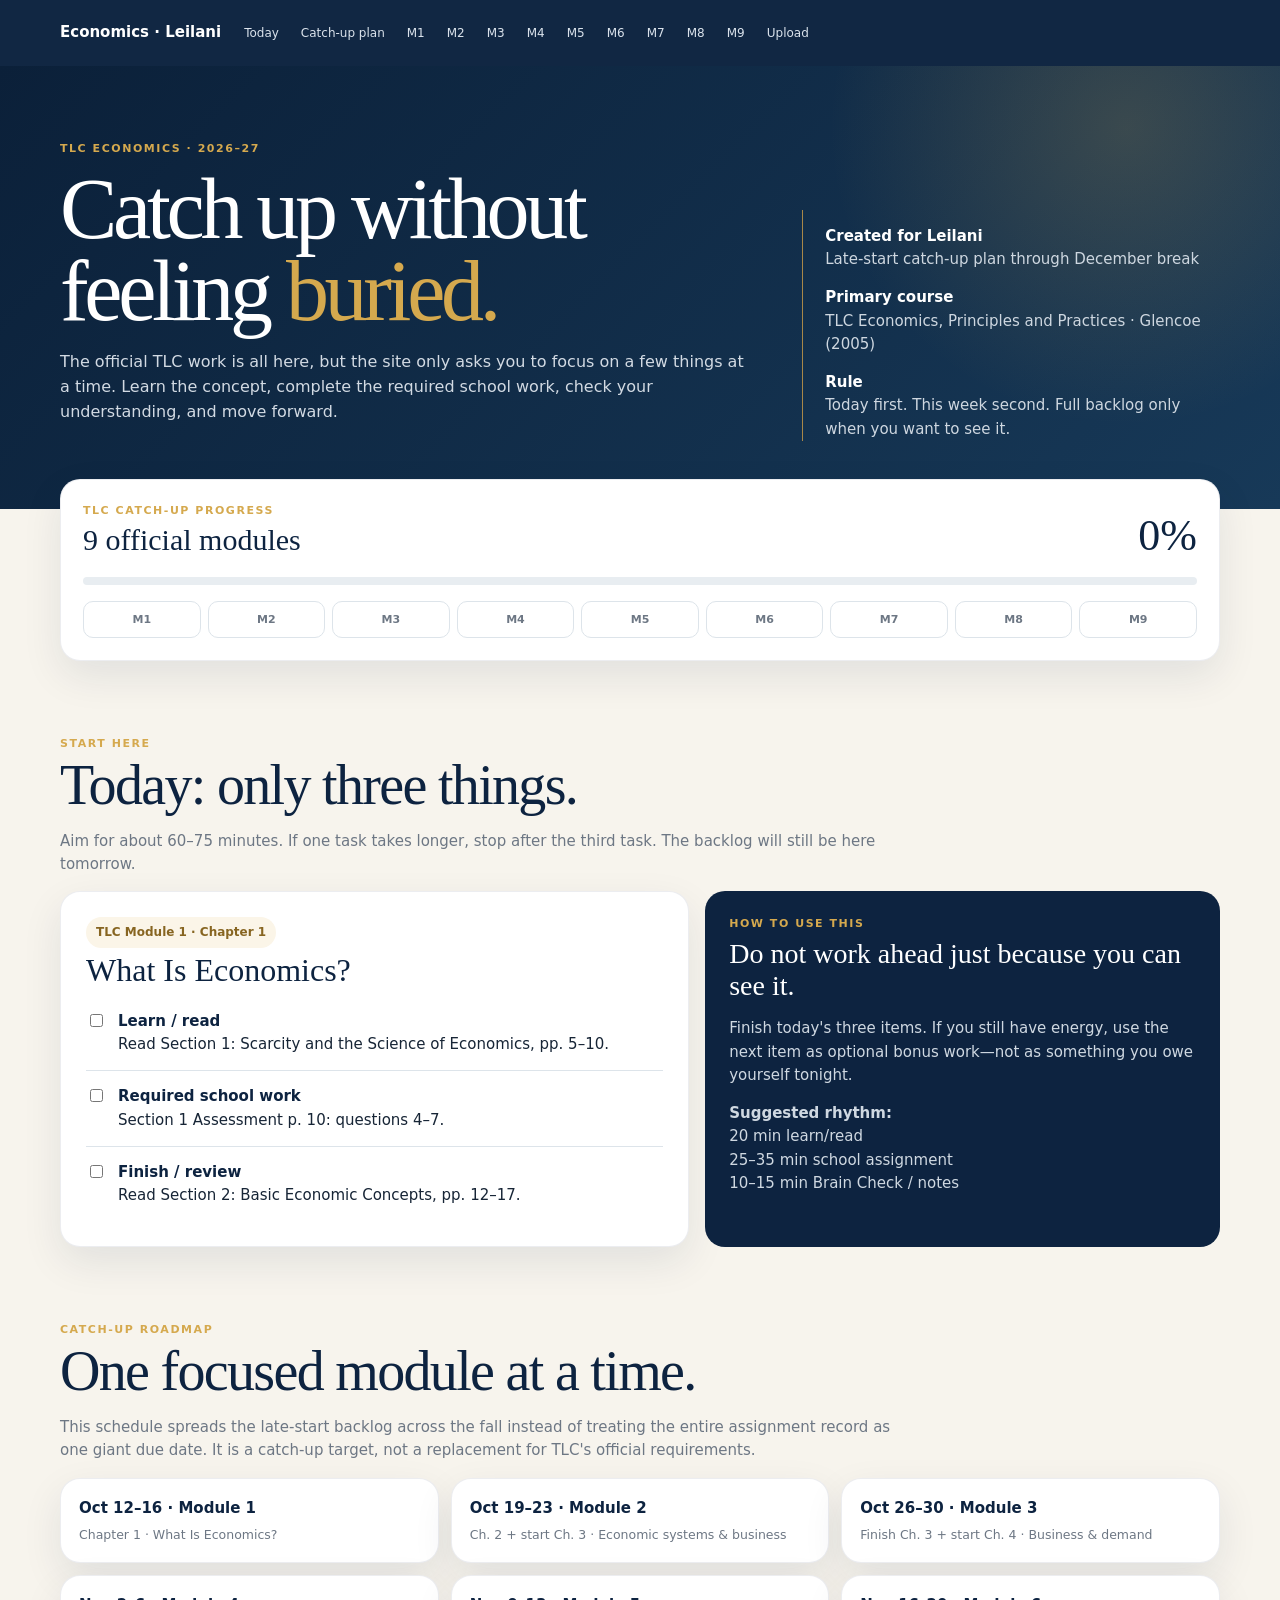
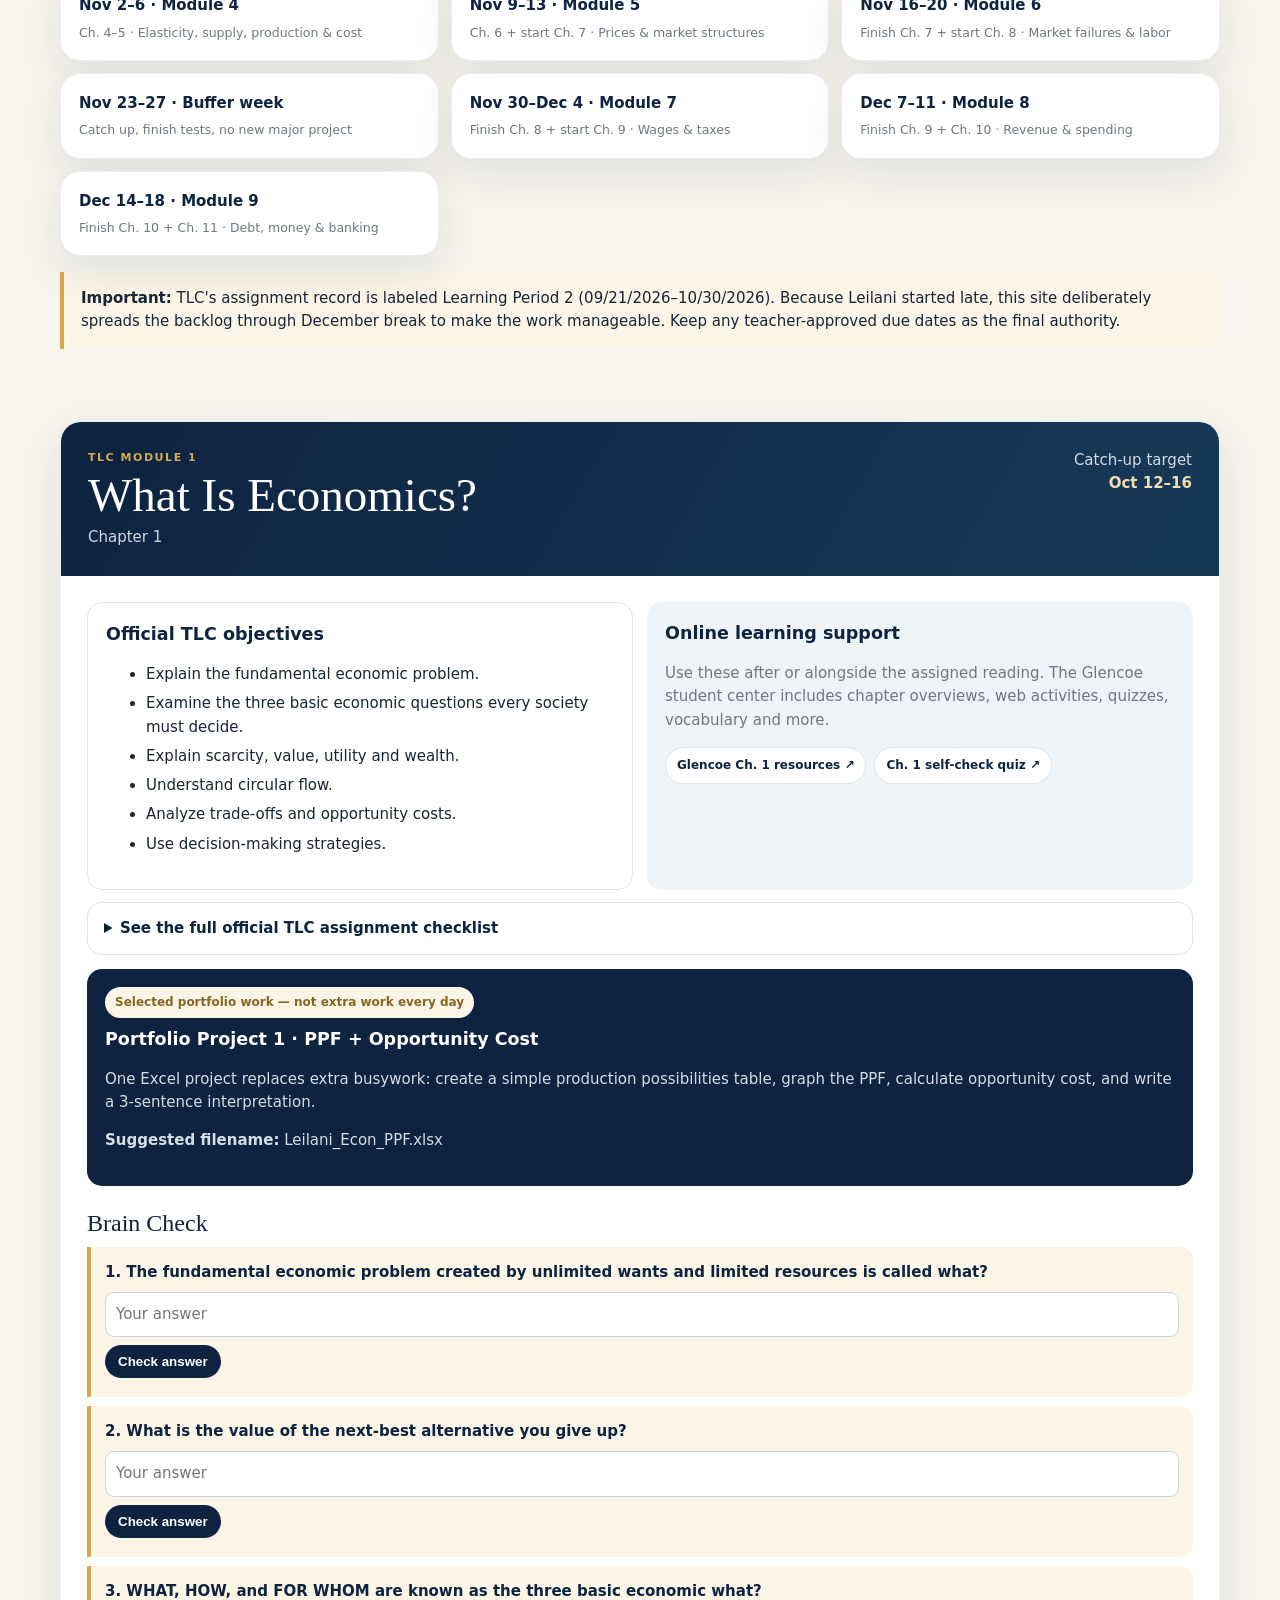
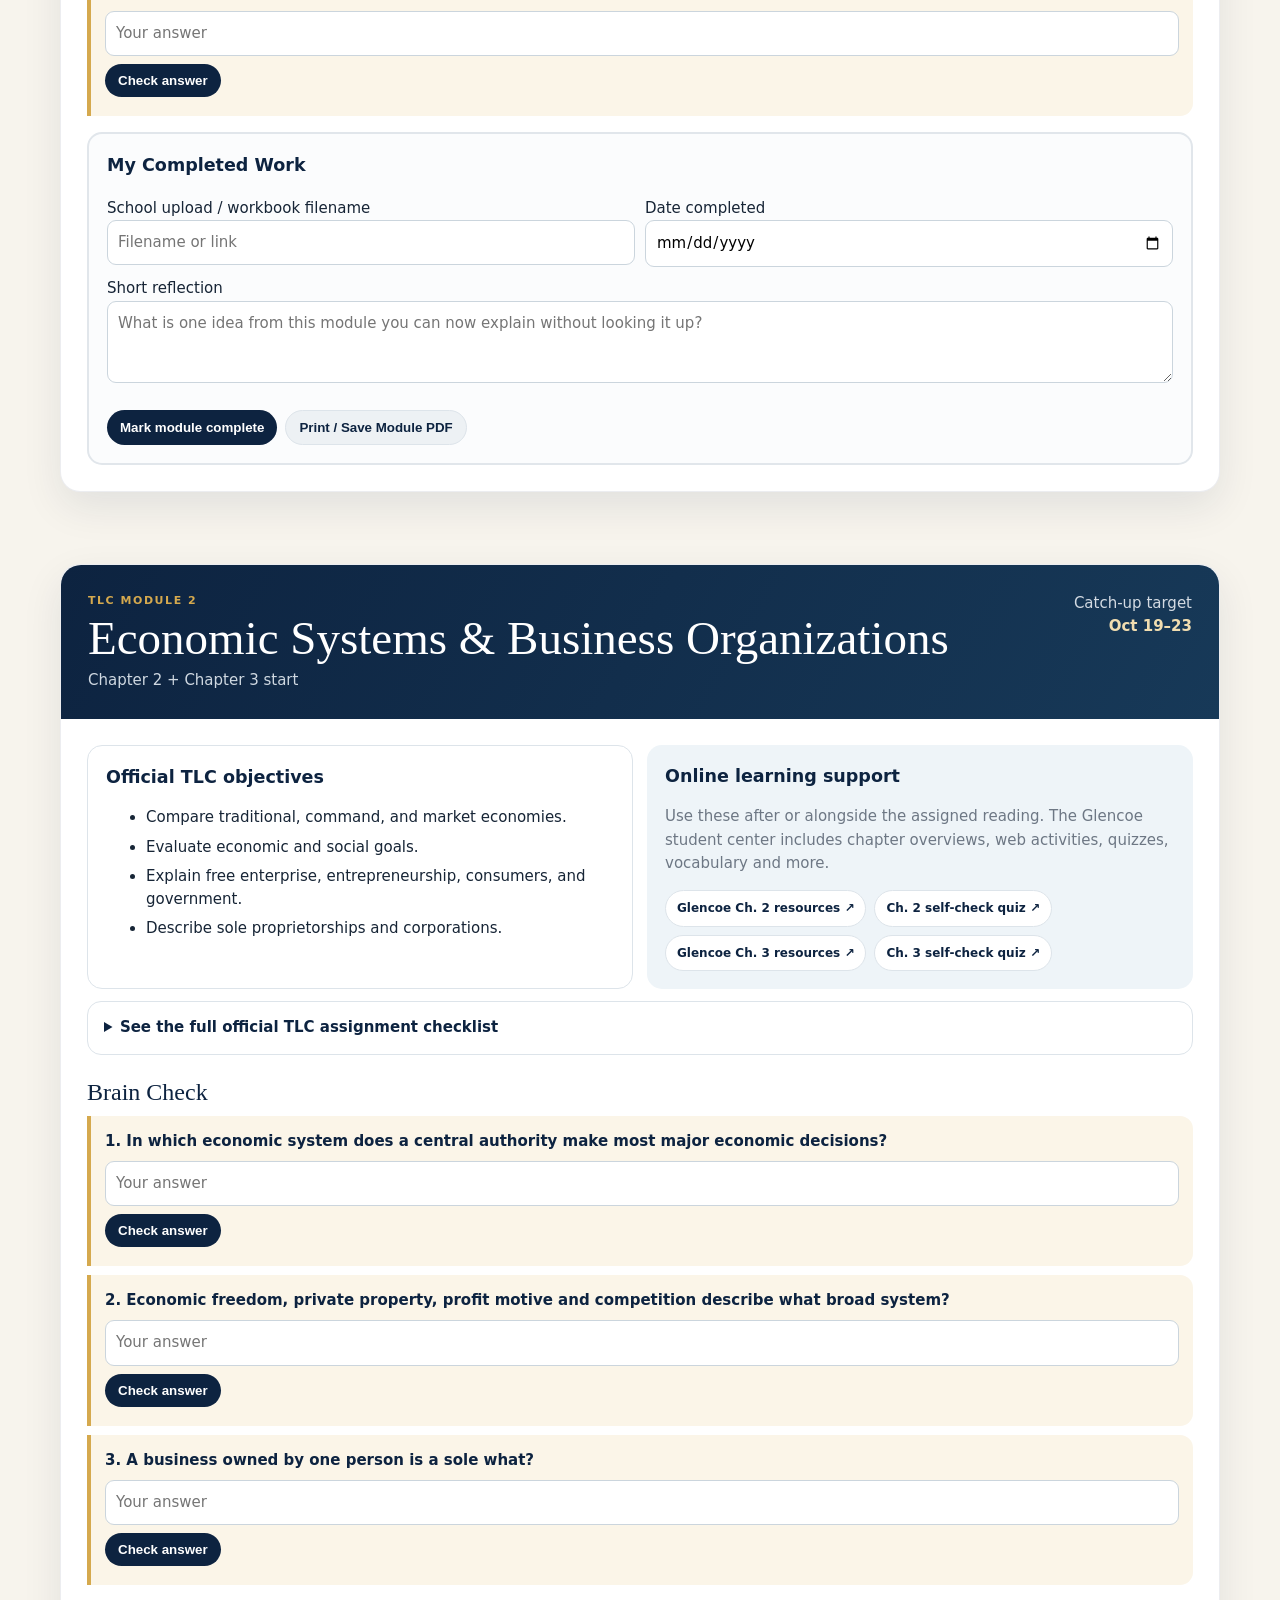
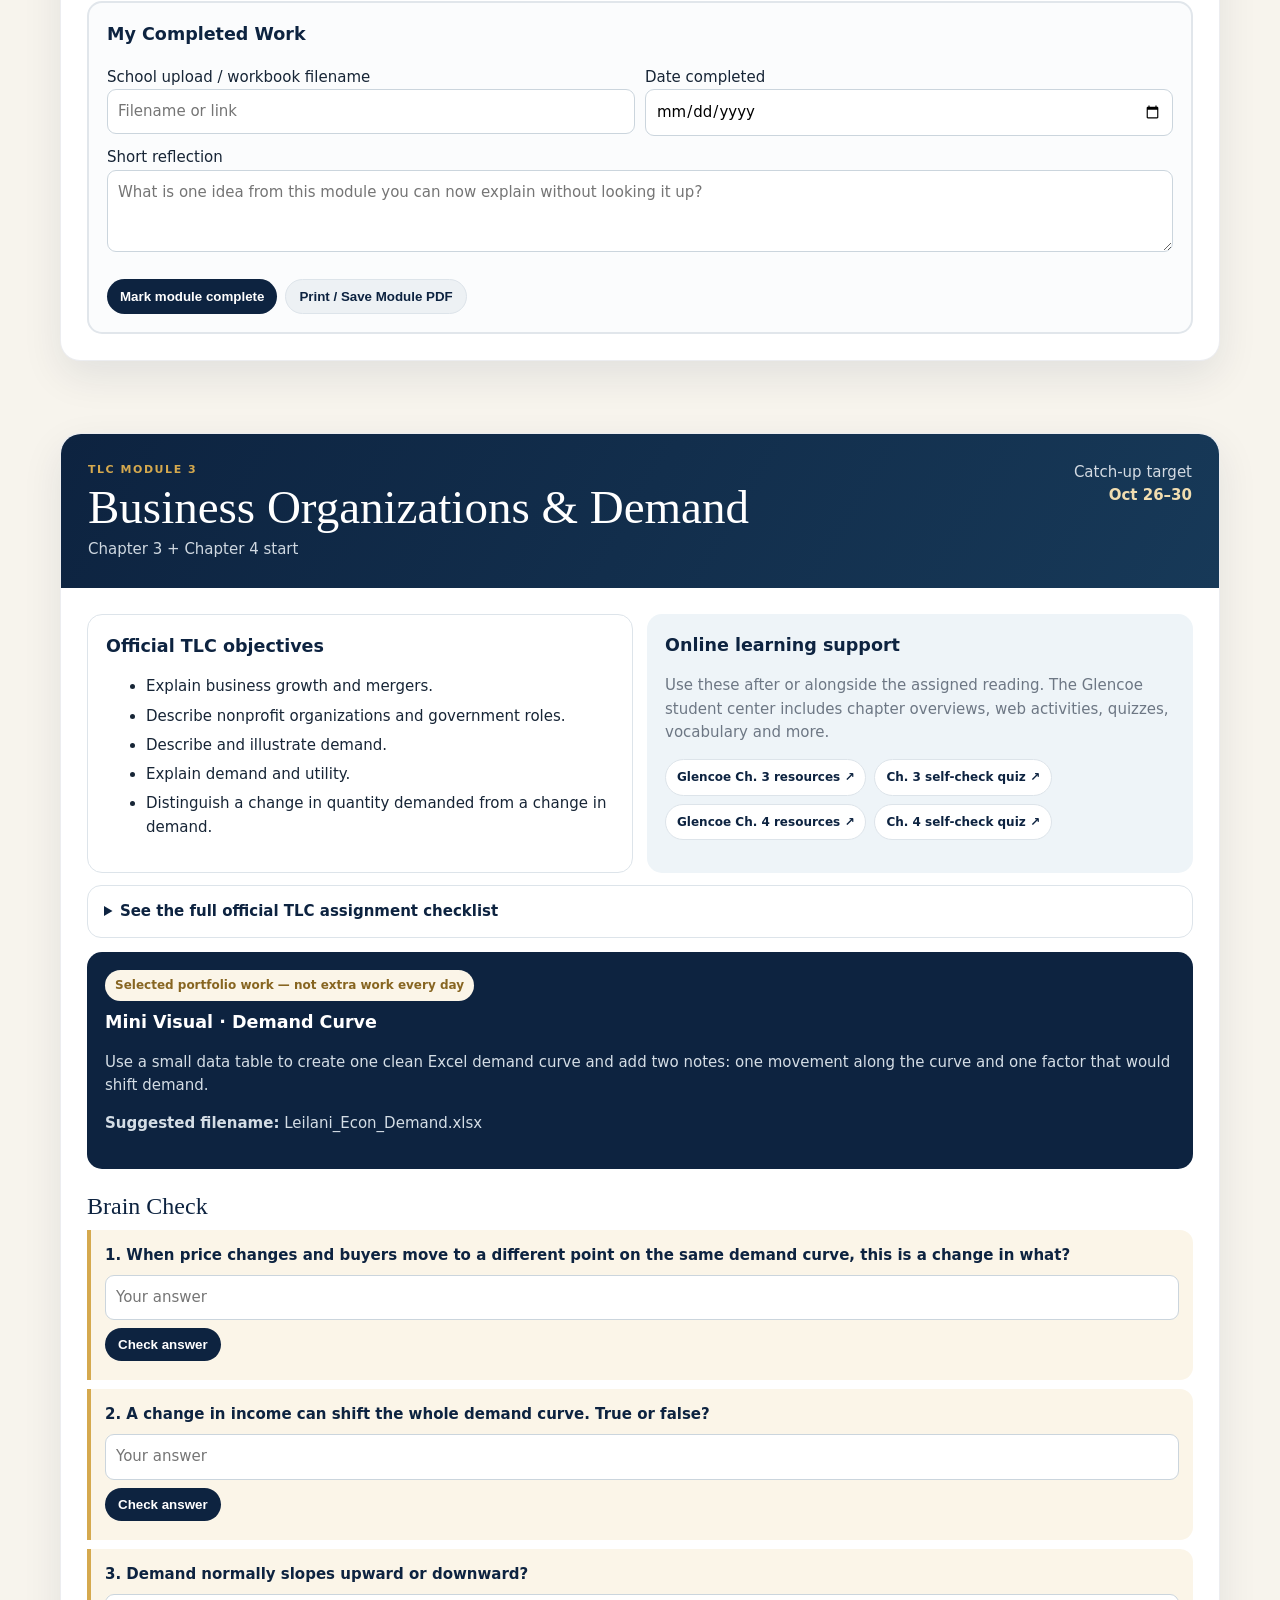
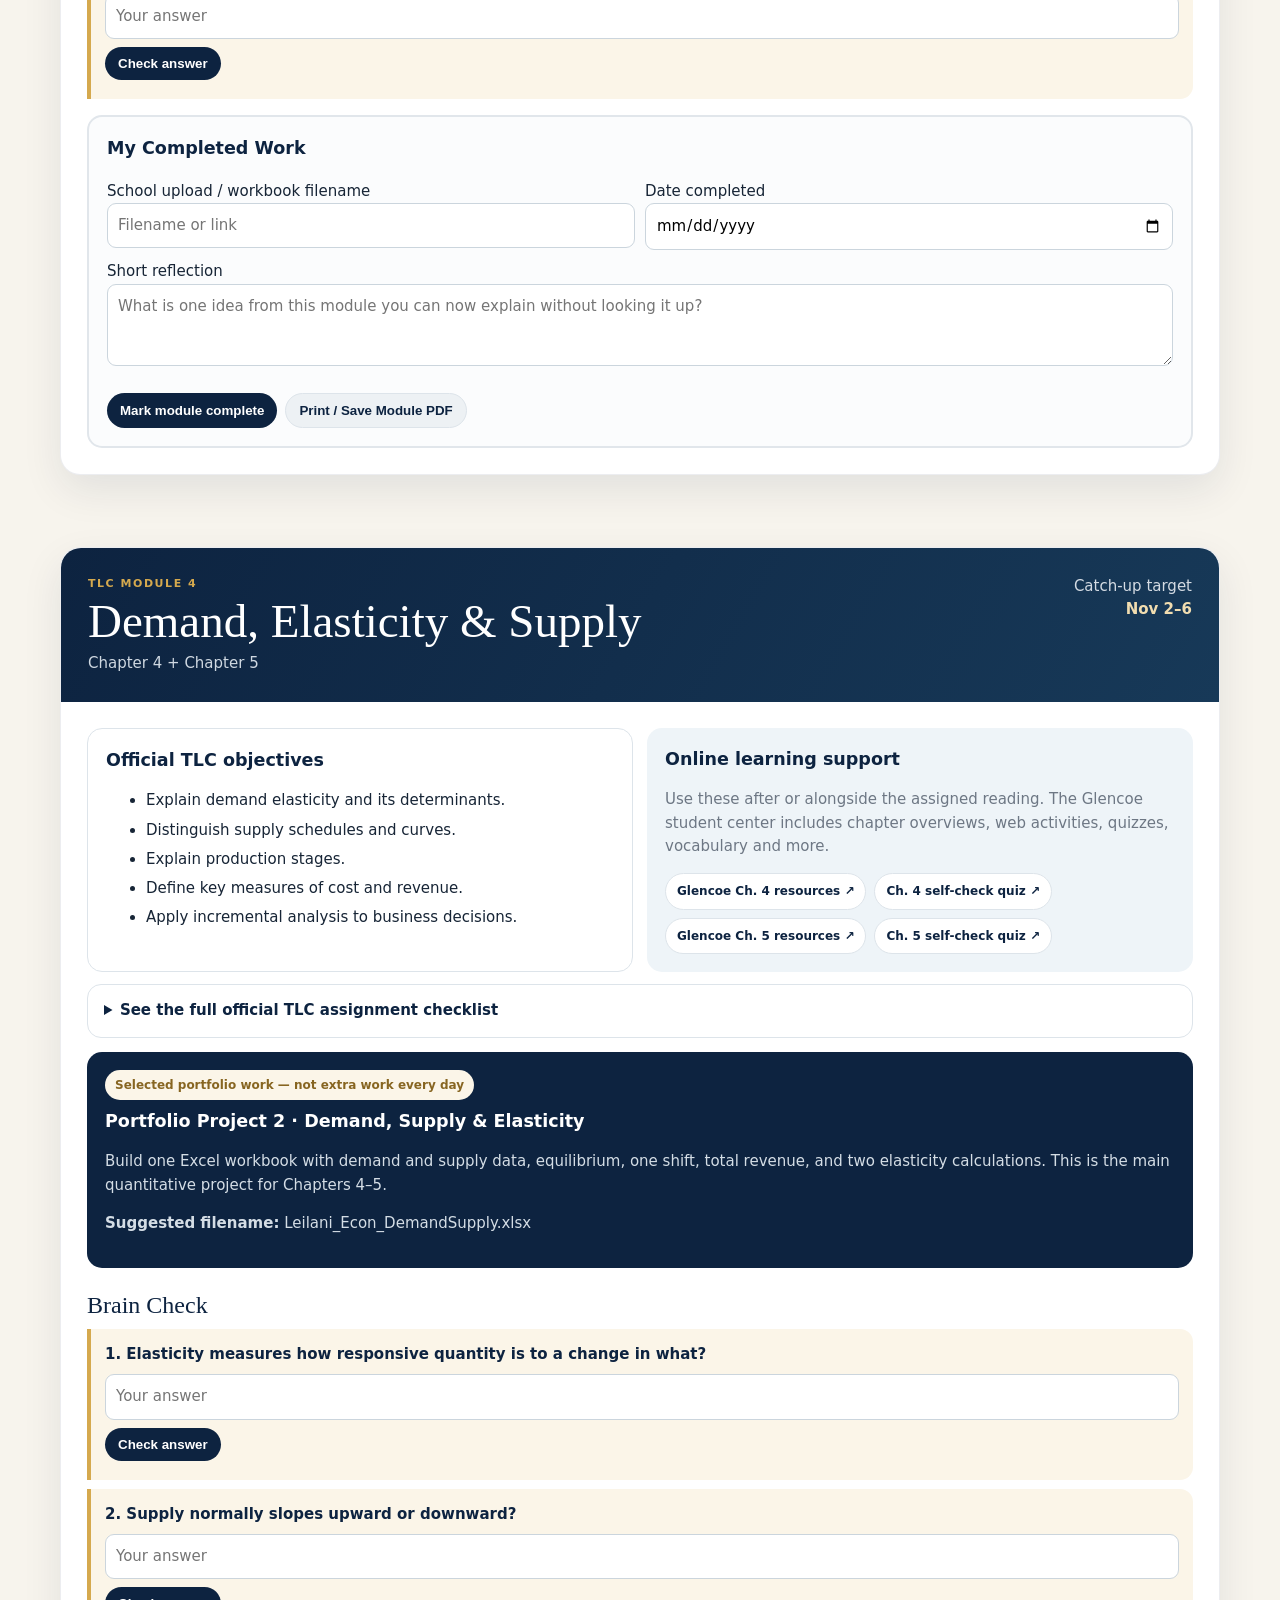
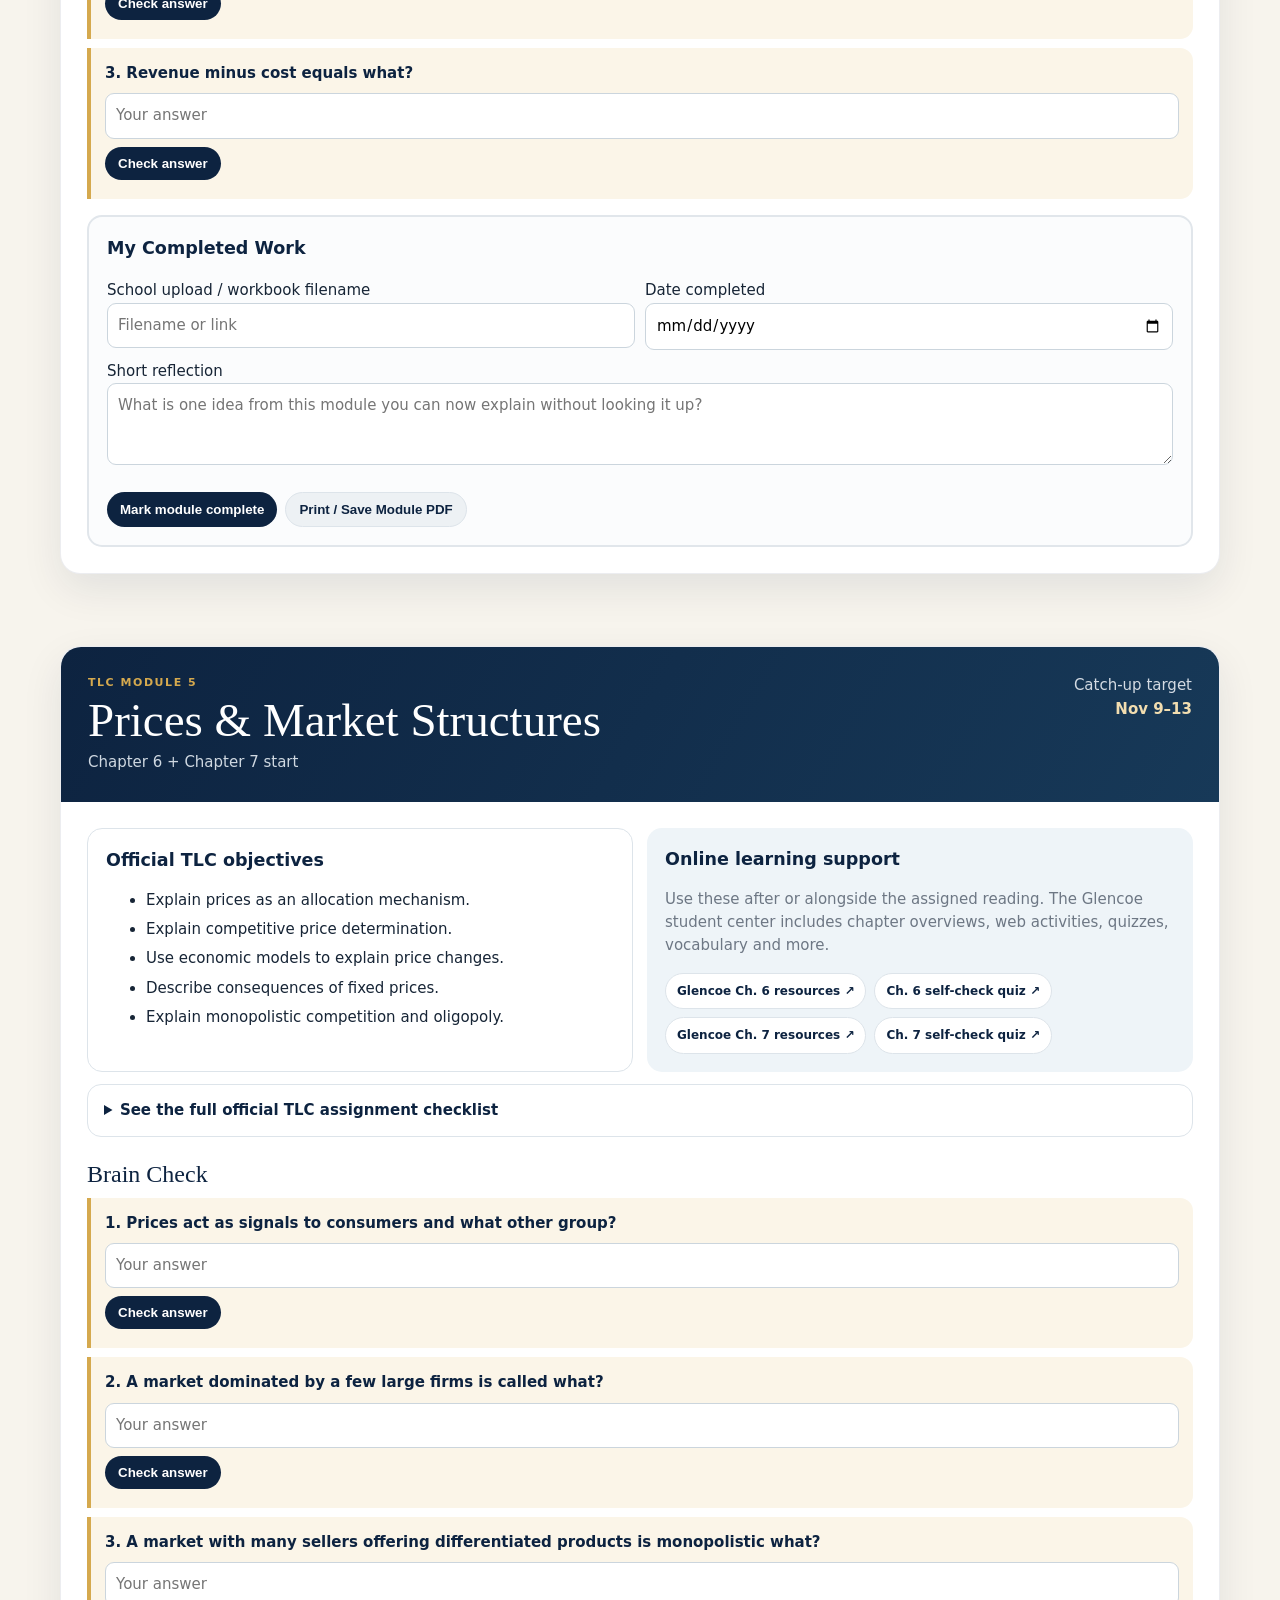
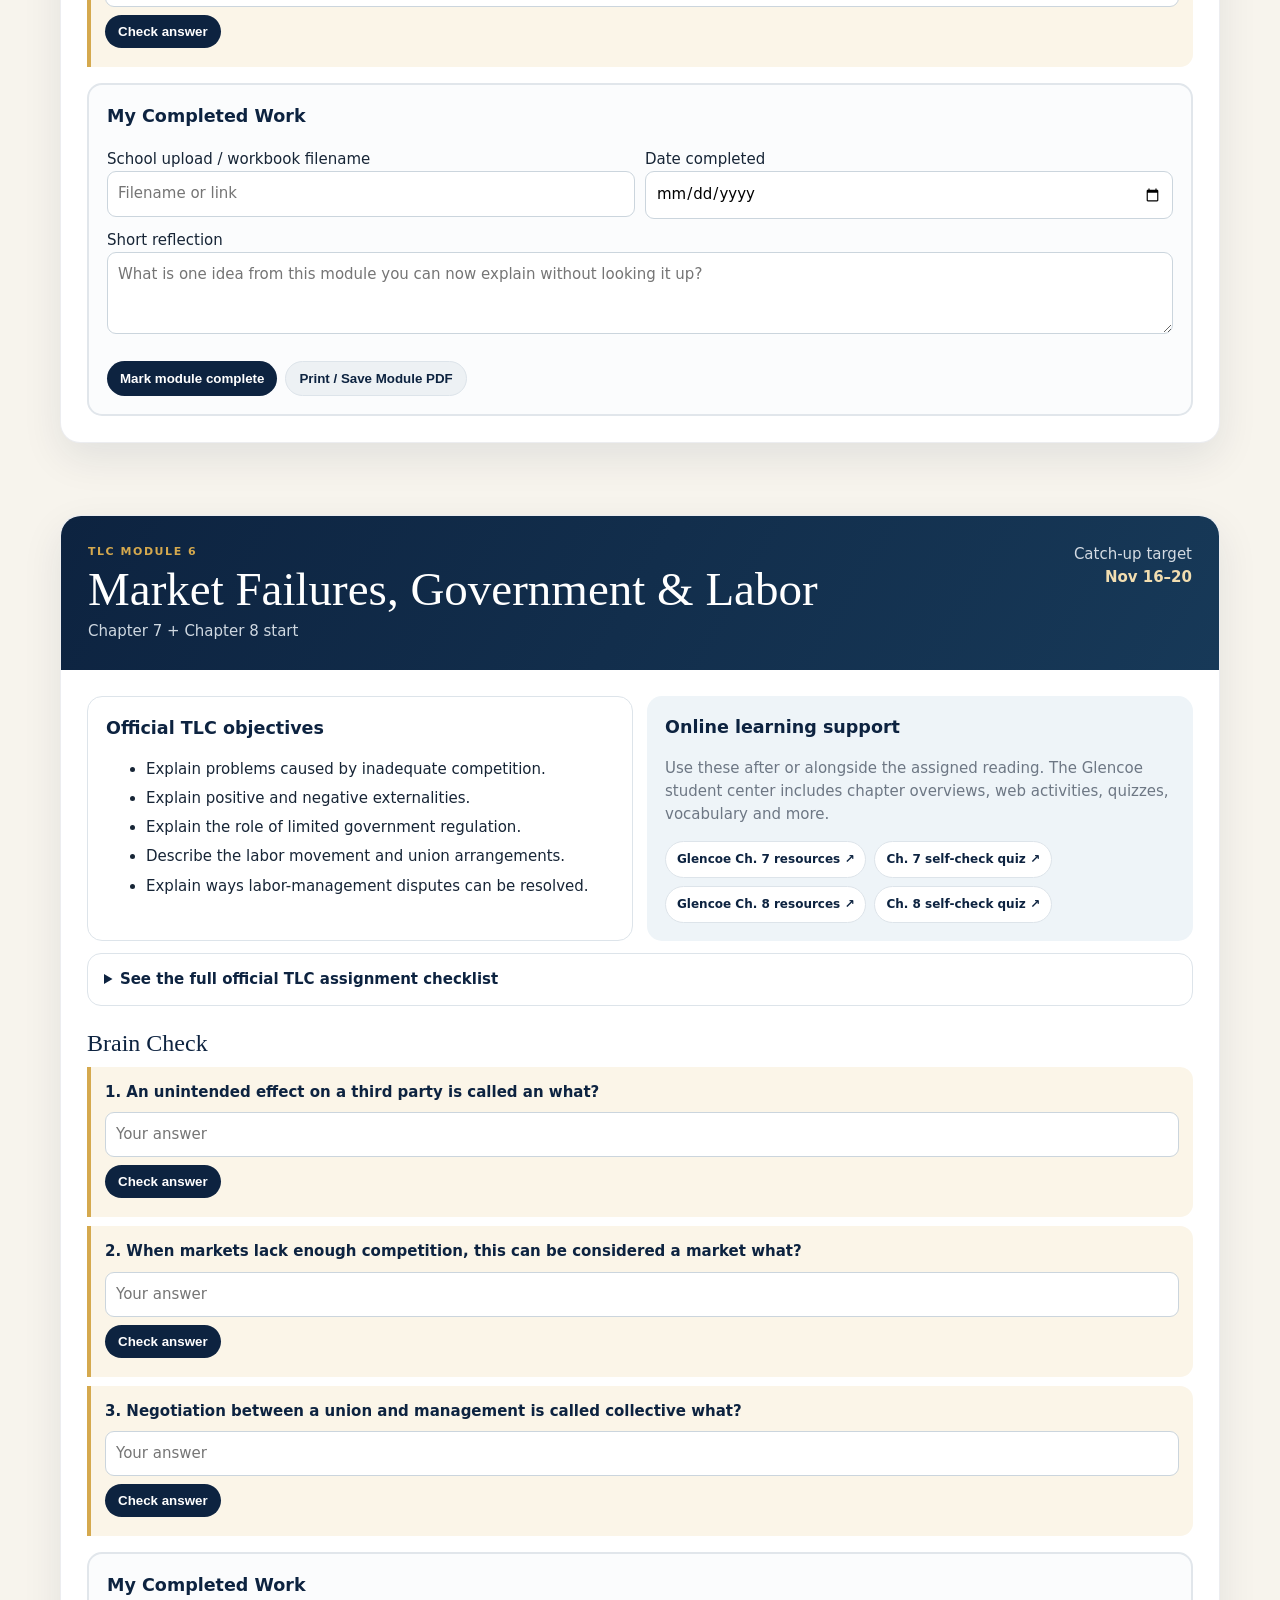
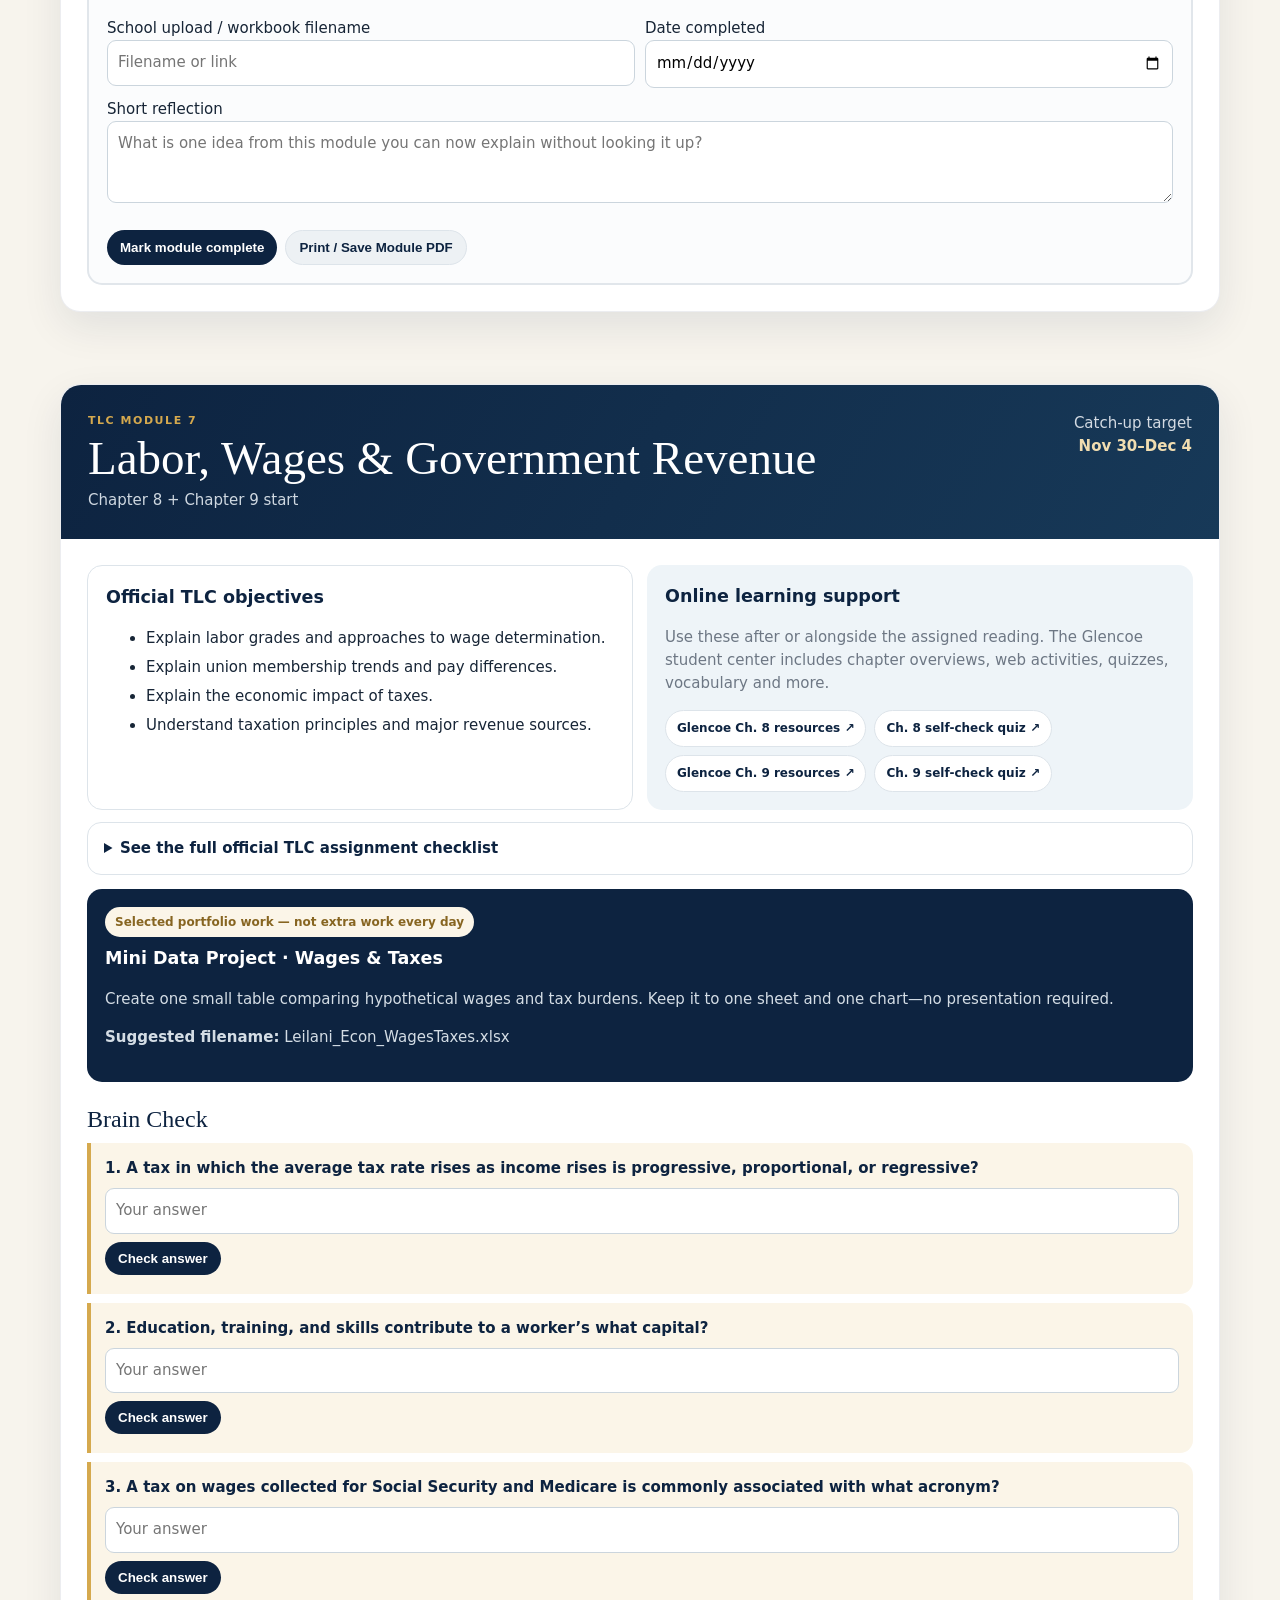
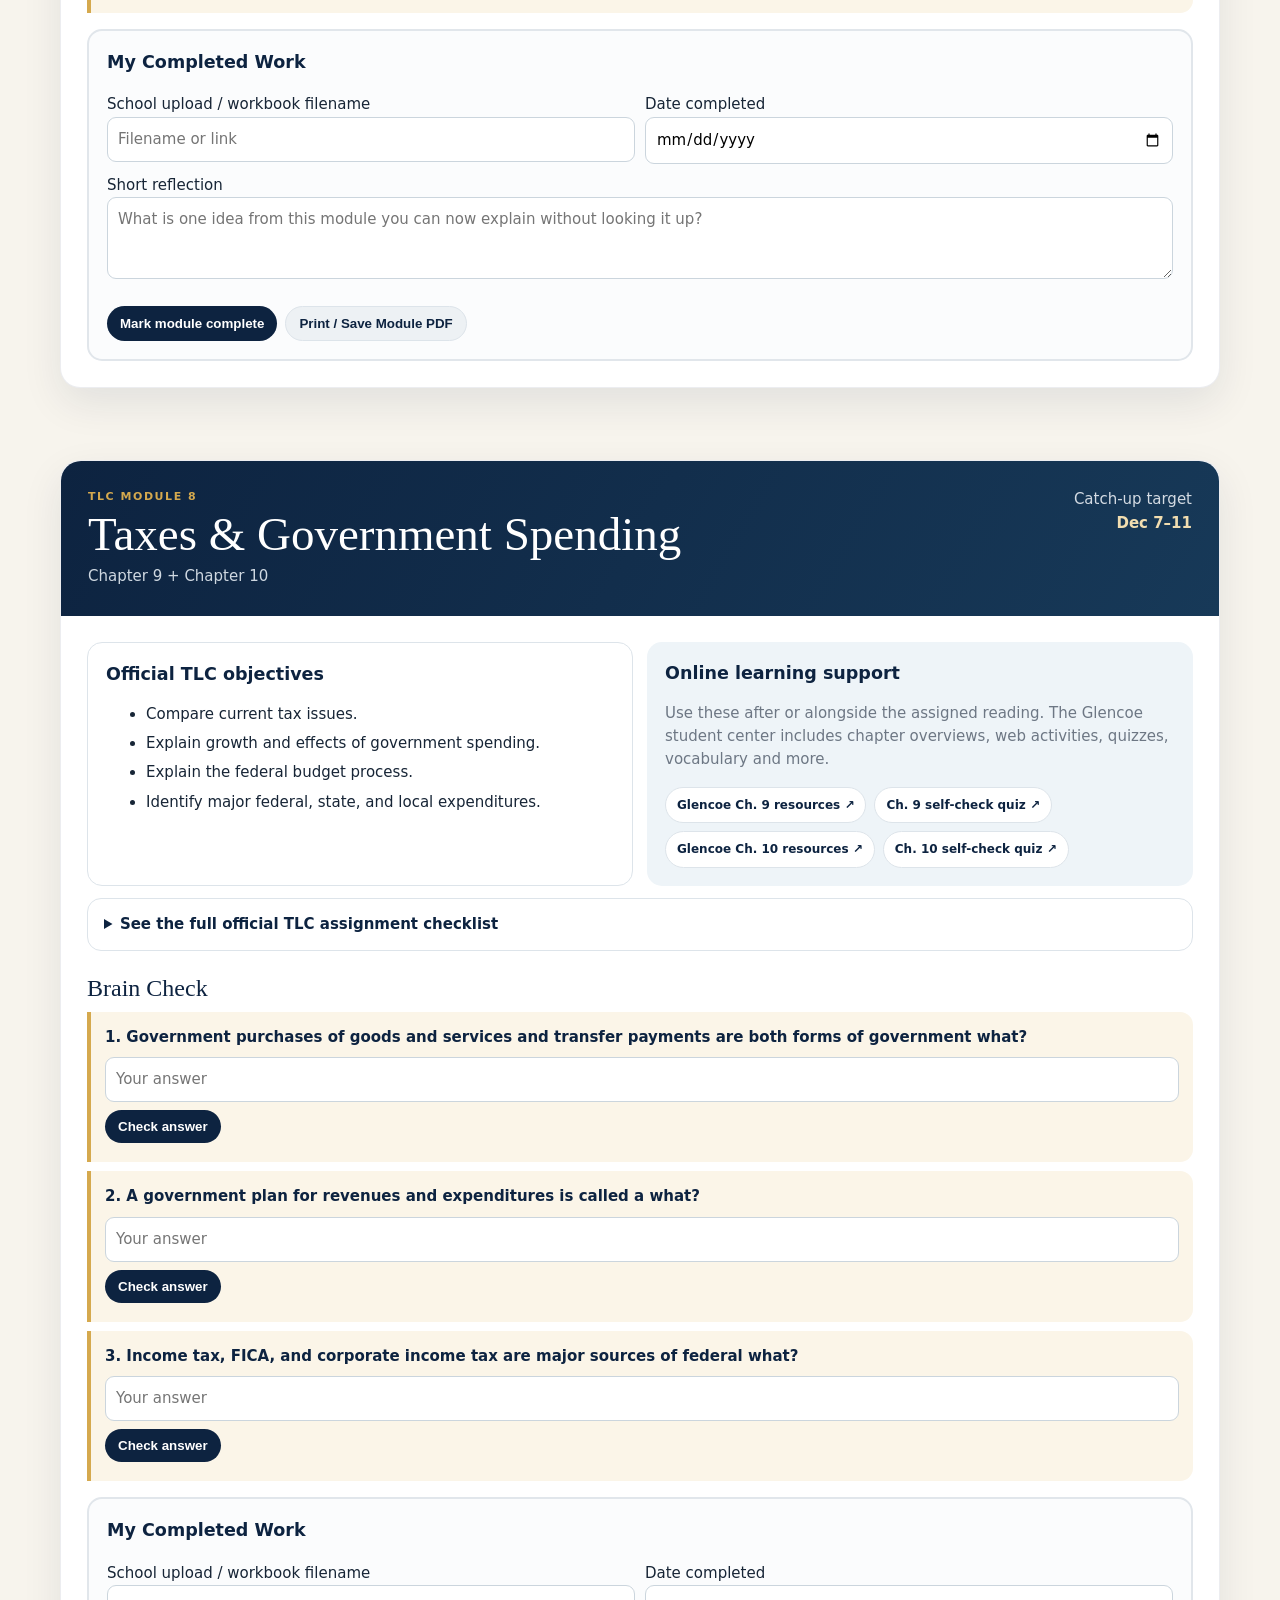
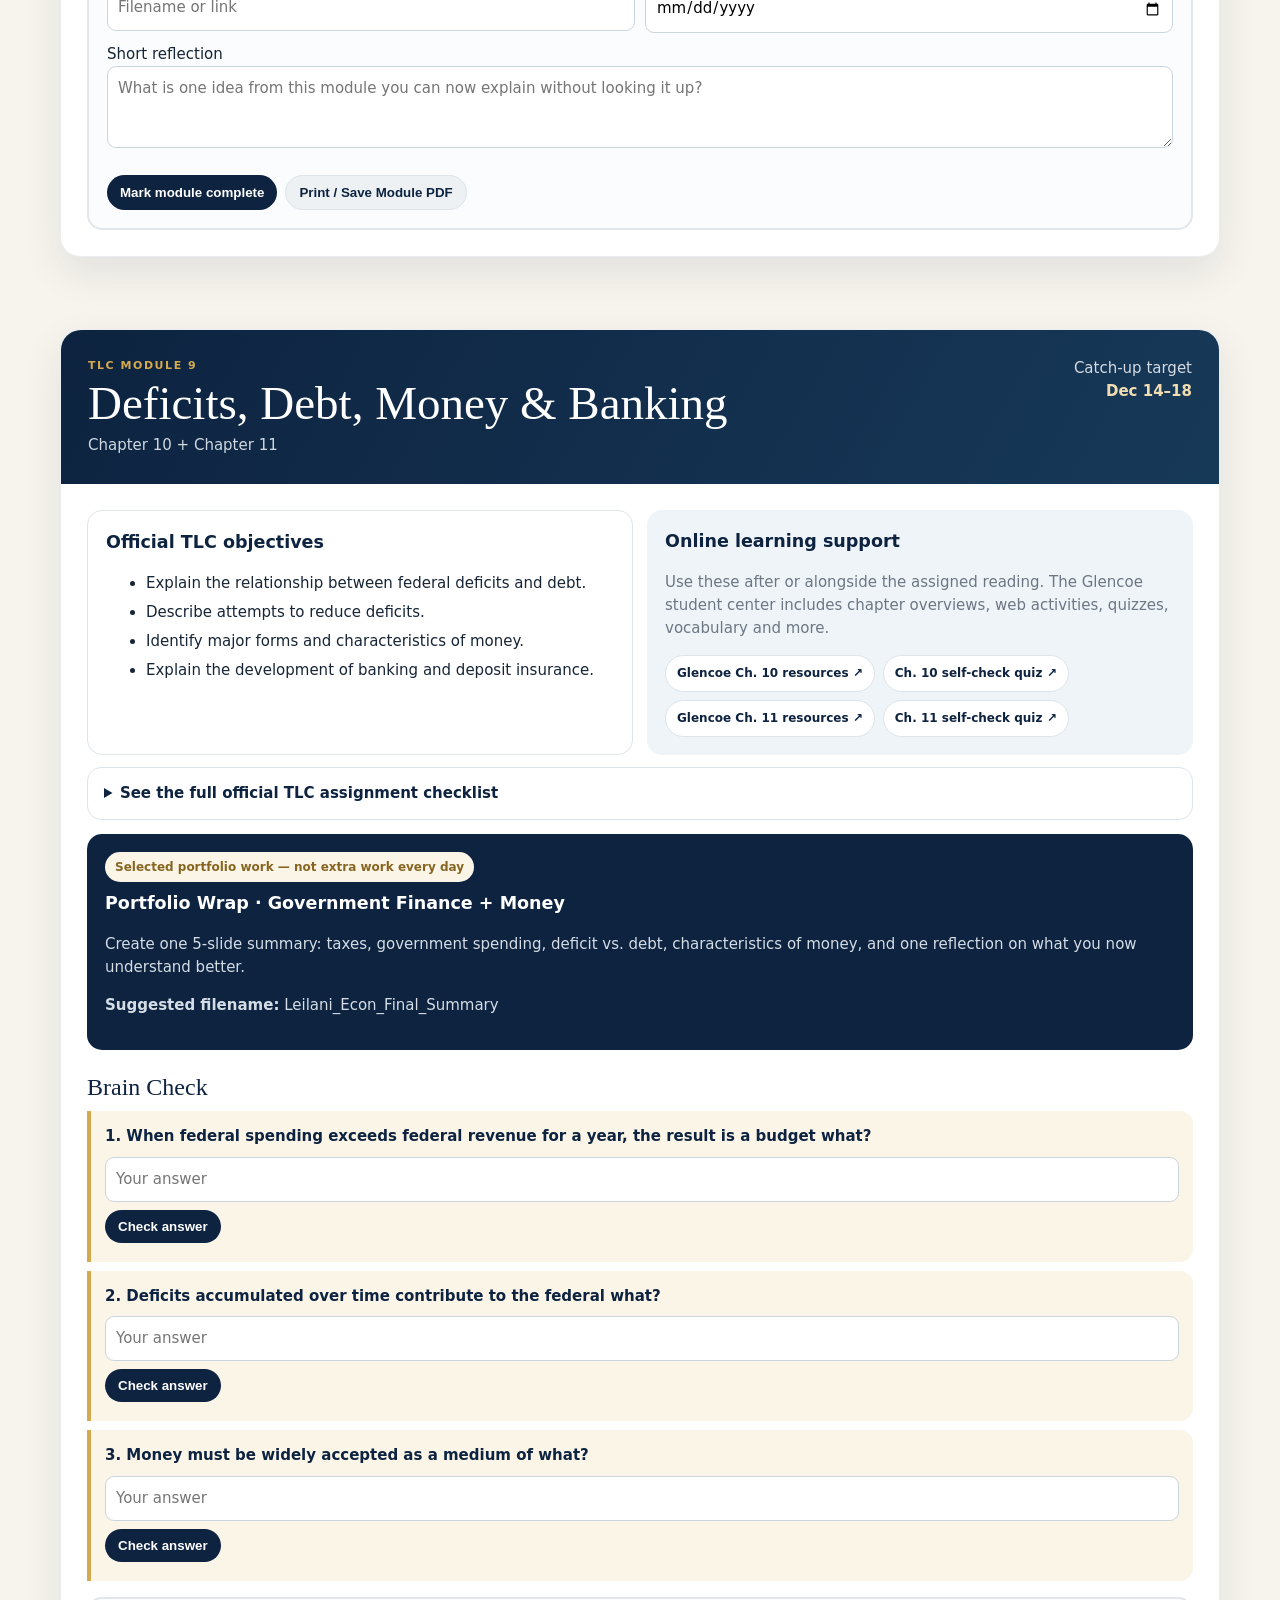
==== commit 9c0578e8: "Rebuild economics site around TLC Glencoe catch-up plan" ====
--- a/microeconomics/index.html
+++ b/microeconomics/index.html
@@ -1,23 +1,45 @@
 <!-- Ready for GitHub Pages. -->
-<!doctype html><html lang="en"><head><meta charset="utf-8"><meta name="viewport" content="width=device-width,initial-scale=1"><title>Leilani's Microeconomics Learning Portfolio</title><style>
-:root{--n:#0d2340;--n2:#173958;--g:#d5a94e;--c:#f7f4ed;--w:#fff;--t:#172536;--m:#6d7784;--l:#dde4ea;--sg:#fbf5e8;--sb:#eef4f8}*{box-sizing:border-box}html{scroll-behavior:smooth;scroll-padding-top:70px}body{margin:0;font:15px/1.55 system-ui,-apple-system,Segoe UI,sans-serif;background:var(--c);color:var(--t)}a{color:inherit}.wrap{width:min(1160px,calc(100% - 30px));margin:auto}nav{position:sticky;top:0;z-index:20;background:rgba(13,35,64,.98);color:#fff}.nav{height:66px;display:flex;align-items:center;gap:13px}.brand{font-weight:850;text-decoration:none;white-space:nowrap}.navlinks{display:flex;gap:5px;overflow:auto}.navlinks a{text-decoration:none;color:#dbe3ec;padding:7px 9px;border-radius:20px;font-size:12px;white-space:nowrap}.hero{background:radial-gradient(circle at 88% 14%,rgba(213,169,78,.2),transparent 25%),linear-gradient(135deg,#0b2039,#173958);color:#fff;padding:75px 0}.heroGrid{display:grid;grid-template-columns:1.3fr .7fr;gap:45px;align-items:end}.eyebrow,.kicker{text-transform:uppercase;letter-spacing:.14em;font-size:11px;font-weight:900;color:var(--g)}h1{font:500 clamp(44px,7vw,88px)/.95 Georgia,serif;letter-spacing:-.05em;margin:12px 0 18px}.hero h1 span{color:var(--g)}.hero p{color:#d2dae3;max-width:680px}.meta{border-left:1px solid #a88748;padding-left:22px;color:#ced7e0}.meta b{display:block;color:#fff;margin-top:15px}.progress{margin-top:-30px;position:relative}.card{background:#fff;border:1px solid rgba(13,35,64,.08);border-radius:20px;box-shadow:0 15px 40px rgba(13,35,64,.1)}.pcard{padding:22px}.ptop{display:flex;justify-content:space-between;align-items:end}.pct{font:500 44px Georgia,serif;color:var(--n)}.bar{height:8px;background:#e8edf1;border-radius:9px;margin:16px 0;overflow:hidden}.fill{height:100%;width:0;background:var(--g)}.chips{display:grid;grid-template-columns:repeat(7,1fr);gap:7px}.chip{border:1px solid var(--l);border-radius:10px;padding:9px;text-align:center;font-size:12px;font-weight:800;color:var(--m)}.chip.done{background:var(--n);color:#fff}.section{padding:76px 0 0}.section h2{font:500 clamp(34px,5vw,56px)/1.05 Georgia,serif;letter-spacing:-.03em;color:var(--n);margin:4px 0 12px}.intro{max-width:800px;color:var(--m)}.steps{display:grid;grid-template-columns:repeat(4,1fr);gap:12px}.step{padding:20px}.step b{width:32px;height:32px;border-radius:50%;background:var(--sg);display:grid;place-items:center;color:#876521}.module{padding-top:78px}.head{background:linear-gradient(120deg,var(--n),var(--n2));color:#fff;padding:28px;border-radius:20px 20px 0 0;display:flex;justify-content:space-between;gap:20px}.head h2{font:500 clamp(30px,5vw,48px)/1 Georgia,serif;margin:6px 0 0}.target{text-align:right;color:#d4dbe3}.target b{display:block;color:#f1ddb0}.body{padding:26px}.grid2{display:grid;grid-template-columns:1fr 1fr;gap:14px}.panel{border:1px solid var(--l);border-radius:15px;padding:18px}.panel.gold{background:var(--sg);border:0}.panel.blue{background:var(--sb);border:0}.panel h3,.sub{color:var(--n);margin:0 0 10px}.tags{display:flex;gap:6px;flex-wrap:wrap}.tag{border:1px solid var(--l);background:#fafbfc;border-radius:20px;padding:5px 8px;font-size:12px;font-weight:750}.data{overflow:auto;border:1px solid var(--l);border-radius:12px}table{width:100%;border-collapse:collapse;min-width:530px}th,td{padding:9px 10px;border-bottom:1px solid var(--l);text-align:right;font-size:13px}th:first-child,td:first-child{text-align:left}th{background:#f4f7f9;color:var(--n)}.work{background:var(--n);color:#fff;border-radius:15px;padding:19px;margin-top:14px}.work li{color:#d4dde5;margin:6px 0}.sub{font:500 25px Georgia,serif;margin:25px 0 10px}.q,.brain{border:1px solid var(--l);border-radius:13px;padding:14px;margin:9px 0}.brain{background:var(--sg);border-left:4px solid var(--g)}label{font-weight:800;color:var(--n);display:block;margin-bottom:6px}textarea,input{width:100%;border:1px solid #cbd5dd;border-radius:9px;padding:10px;font:inherit}textarea{min-height:80px}.btn{border:0;border-radius:22px;padding:9px 13px;font-weight:850;cursor:pointer;background:var(--n);color:#fff;margin-top:8px}.btn.alt{background:#edf1f4;color:var(--n);border:1px solid var(--l)}.buttons{display:flex;gap:8px;flex-wrap:wrap;margin-top:14px}.feedback{font-size:12px;font-weight:850;margin-top:5px}.ok{color:#267655}.bad{color:#a34444}.complete{margin-top:15px;border:2px solid #e1e6eb;border-radius:15px;padding:18px;background:#fbfcfd}.fields{display:grid;grid-template-columns:1fr 1fr;gap:10px}.full{grid-column:1/-1}.upload{padding:24px}.upload li{margin:8px 0}footer{margin-top:70px;background:var(--n);color:#cbd4dd;padding:30px 0}@media(max-width:800px){.heroGrid,.grid2,.steps{grid-template-columns:1fr}.chips{grid-template-columns:repeat(2,1fr)}.navlinks{display:none}.head,.ptop{display:block}.target{text-align:left;margin-top:15px}.fields{grid-template-columns:1fr}.full{grid-column:auto}}@media print{nav,.hero,.progress,#overview,.buttons,.brain .btn,footer,#upload{display:none!important}.module{display:none}.module.printing{display:block;padding:0}.card{box-shadow:none}.head{background:#fff;color:#000;border-bottom:2px solid #000}.head h2,.target,.target b{color:#000}}
-</style></head><body><nav><div class="wrap nav"><a class="brand" href="#top">μ Microeconomics</a><div class="navlinks"><a href="#overview">Overview</a><a href="#m1">Module 1</a><a href="#m2">Module 2</a><a href="#m3">Module 3</a><a href="#m4">Module 4</a><a href="#m5">Module 5</a><a href="#m6">Module 6</a><a href="#capstone">Capstone</a><a href="#upload">Upload</a></div></div></nav>
-<header class="hero" id="top"><div class="wrap heroGrid"><div><div class="eyebrow">Principles of Microeconomics · 2026–27</div><h1>Learn to think like an <span>economist.</span></h1><p>Read the concept, work with real data, build the Excel model, test your understanding, create the presentation, and export evidence for school.</p></div><aside class="meta"><b>Created for Leilani · 2026–27</b>Excel + Google Slides portfolio course<b>Primary text</b>OpenStax Principles of Microeconomics for AP® Courses 2e<b>Evidence</b>Worksheets · Brain Checks · Excel · Slides · Reflections · PDFs</aside></div></header>
-<div class="progress"><div class="wrap"><div class="card pcard"><div class="ptop"><div><div class="kicker">Course progress</div><h2 style="font:500 30px Georgia,serif;color:var(--n);margin:4px 0">Seven milestones</h2></div><div class="pct" id="pct">0%</div></div><div class="bar"><div class="fill" id="fill"></div></div><div class="chips" id="chips"></div></div></div></div><main id="app"></main>
-<section class="section" id="upload"><div class="wrap"><div class="kicker">School submission</div><h2>How to upload your work.</h2><div class="card upload"><ol><li>Download the module starter data and open it in Excel.</li><li>Save it with the exact assigned <b>.xlsx</b> filename.</li><li>Complete the required formulas, calculations, and charts.</li><li>Create the Google Slides deck using the exact slide requirements.</li><li>Finish the worksheet, Brain Check, and reflection on this site.</li><li>Use <b>Print / Save Module PDF</b> to create school portfolio evidence.</li><li>Upload the Excel workbook, Slides link/PDF, and module PDF to the school platform.</li></ol></div></div></section><footer><div class="wrap"><b>Leilani's Microeconomics Learning Portfolio</b><br>OpenStax Principles of Microeconomics for AP® Courses 2e · 2026–27</div></footer>
+<!doctype html><html lang="en"><head><meta charset="utf-8"><meta name="viewport" content="width=device-width,initial-scale=1"><title>Leilani Economics Catch-Up · 2026–27</title><style>
+:root{--n:#0d2340;--n2:#173958;--g:#d5a94e;--c:#f7f4ed;--w:#fff;--t:#172536;--m:#6d7784;--l:#dde4ea;--sg:#fbf5e8;--sb:#eef4f8;--ok:#2a7558;--r:#b44d4d}*{box-sizing:border-box}html{scroll-behavior:smooth;scroll-padding-top:72px}body{margin:0;font:15px/1.55 system-ui,-apple-system,Segoe UI,sans-serif;background:var(--c);color:var(--t)}a{color:inherit}.wrap{width:min(1160px,calc(100% - 30px));margin:auto}nav{position:sticky;top:0;z-index:30;background:rgba(13,35,64,.98);color:#fff}.nav{height:66px;display:flex;align-items:center;gap:14px}.brand{font-weight:900;text-decoration:none;white-space:nowrap}.navlinks{display:flex;gap:4px;overflow:auto}.navlinks a{text-decoration:none;color:#dbe3ec;padding:7px 9px;border-radius:20px;font-size:12px;white-space:nowrap}.hero{background:radial-gradient(circle at 88% 14%,rgba(213,169,78,.2),transparent 25%),linear-gradient(135deg,#0b2039,#173958);color:#fff;padding:74px 0 68px}.heroGrid{display:grid;grid-template-columns:1.25fr .75fr;gap:46px;align-items:end}.eyebrow,.kicker{text-transform:uppercase;letter-spacing:.14em;font-size:11px;font-weight:900;color:var(--g)}h1{font:500 clamp(44px,7vw,86px)/.95 Georgia,serif;letter-spacing:-.05em;margin:12px 0 18px}.hero h1 span{color:var(--g)}.hero p{color:#d2dae3;max-width:720px;font-size:16px}.meta{border-left:1px solid #a88748;padding-left:22px;color:#ced7e0}.meta b{display:block;color:#fff;margin-top:15px}.card{background:#fff;border:1px solid rgba(13,35,64,.08);border-radius:20px;box-shadow:0 15px 40px rgba(13,35,64,.09)}.progress{margin-top:-30px;position:relative}.pcard{padding:22px}.ptop{display:flex;justify-content:space-between;align-items:end;gap:20px}.pct{font:500 44px Georgia,serif;color:var(--n)}.bar{height:8px;background:#e8edf1;border-radius:9px;margin:16px 0;overflow:hidden}.fill{height:100%;width:0;background:linear-gradient(90deg,var(--g),#eccb7f)}.chips{display:grid;grid-template-columns:repeat(9,1fr);gap:7px}.chip{border:1px solid var(--l);border-radius:10px;padding:9px;text-align:center;font-size:11px;font-weight:800;color:var(--m)}.chip.done{background:var(--n);color:#fff}.section{padding:74px 0 0}.section h2{font:500 clamp(34px,5vw,56px)/1.05 Georgia,serif;letter-spacing:-.03em;color:var(--n);margin:4px 0 12px}.intro{max-width:850px;color:var(--m)}.today{display:grid;grid-template-columns:1.1fr .9fr;gap:16px}.todayMain{padding:25px}.todayMain h3{font:500 32px Georgia,serif;color:var(--n);margin:4px 0 7px}.todayTask{display:flex;gap:12px;align-items:flex-start;border-top:1px solid var(--l);padding:14px 0}.todayTask:first-of-type{border-top:0}.todayTask input{width:auto;margin-top:4px}.todayTask b{color:var(--n)}.todaySide{padding:24px;background:var(--n);color:#fff;border-radius:20px}.todaySide p{color:#cfd8e1}.pill{display:inline-block;background:var(--sg);color:#876521;border-radius:999px;padding:6px 10px;font-size:12px;font-weight:850}.plan{display:grid;grid-template-columns:repeat(3,1fr);gap:12px}.week{padding:18px}.week b{color:var(--n)}.week small{display:block;color:var(--m);margin-top:5px}.notice{border-left:4px solid var(--g);background:var(--sg);padding:15px 17px;border-radius:0 14px 14px 0;margin-top:16px}.module{padding-top:72px}.head{background:linear-gradient(120deg,var(--n),var(--n2));color:#fff;padding:27px;border-radius:20px 20px 0 0;display:flex;justify-content:space-between;gap:20px}.head h2{font:500 clamp(29px,5vw,47px)/1 Georgia,serif;margin:6px 0 0}.target{text-align:right;color:#d4dbe3;min-width:170px}.target b{display:block;color:#f1ddb0}.body{padding:26px}.grid2{display:grid;grid-template-columns:1fr 1fr;gap:14px}.panel{border:1px solid var(--l);border-radius:15px;padding:18px}.panel.gold{background:var(--sg);border:0}.panel.blue{background:var(--sb);border:0}.panel h3,.sub{color:var(--n);margin:0 0 10px}.panel li{margin:6px 0}.resource{display:flex;gap:8px;flex-wrap:wrap}.res{display:inline-block;text-decoration:none;border:1px solid var(--l);border-radius:999px;padding:8px 11px;background:#fff;color:var(--n);font-size:12px;font-weight:850}.res:hover{background:var(--sb)}details{border:1px solid var(--l);border-radius:14px;background:#fff;margin-top:12px}summary{cursor:pointer;padding:14px 16px;font-weight:900;color:var(--n)}details>div{padding:0 16px 15px}.checklist{list-style:none;padding:0;margin:0}.checklist li{display:flex;gap:9px;align-items:flex-start;padding:7px 0;border-top:1px solid #edf0f2}.checklist li:first-child{border-top:0}.checklist input{width:auto;margin-top:4px}.sub{font:500 24px Georgia,serif;margin:24px 0 10px}.brain{background:var(--sg);border-left:4px solid var(--g);border-radius:0 13px 13px 0;padding:14px;margin:9px 0}.brain p{margin:0 0 8px;font-weight:800;color:var(--n)}textarea,input[type=text],input[type=date]{width:100%;border:1px solid #cbd5dd;border-radius:9px;padding:10px;font:inherit}textarea{min-height:82px}.btn{border:0;border-radius:22px;padding:9px 13px;font-weight:850;cursor:pointer;background:var(--n);color:#fff;margin-top:8px}.btn.alt{background:#edf1f4;color:var(--n);border:1px solid var(--l)}.buttons{display:flex;gap:8px;flex-wrap:wrap;margin-top:12px}.feedback{font-size:12px;font-weight:850;margin-top:5px}.ok{color:var(--ok)}.bad{color:var(--r)}.complete{margin-top:16px;border:2px solid #e1e6eb;border-radius:15px;padding:18px;background:#fbfcfd}.fields{display:grid;grid-template-columns:1fr 1fr;gap:10px}.full{grid-column:1/-1}.project{background:var(--n);color:#fff;border-radius:15px;padding:18px;margin-top:14px}.project h3{margin:0 0 6px}.project p,.project li{color:#d4dde5}.project .pill{margin-bottom:8px}.upload{padding:24px}.upload li{margin:8px 0}footer{margin-top:70px;background:var(--n);color:#cbd4dd;padding:30px 0}@media(max-width:850px){.heroGrid,.grid2,.today{grid-template-columns:1fr}.plan{grid-template-columns:repeat(2,1fr)}.chips{grid-template-columns:repeat(3,1fr)}.navlinks{display:none}.head,.ptop{display:block}.target{text-align:left;margin-top:15px}.fields{grid-template-columns:1fr}.full{grid-column:auto}}@media(max-width:560px){.plan{grid-template-columns:1fr}.chips{grid-template-columns:repeat(3,1fr)}}@media print{nav,.hero,.progress,#overview,#plan,.buttons,.brain .btn,footer,#upload,.resource{display:none!important}.module{display:none}.module.printing{display:block;padding:0}.card{box-shadow:none}.head{background:#fff;color:#000;border-bottom:2px solid #000}.head h2,.target,.target b{color:#000}}
+</style></head><body>
+<nav><div class="wrap nav"><a class="brand" href="#top">Economics · Leilani</a><div class="navlinks"><a href="#today">Today</a><a href="#plan">Catch-up plan</a><a href="#m1">M1</a><a href="#m2">M2</a><a href="#m3">M3</a><a href="#m4">M4</a><a href="#m5">M5</a><a href="#m6">M6</a><a href="#m7">M7</a><a href="#m8">M8</a><a href="#m9">M9</a><a href="#upload">Upload</a></div></div></nav>
+<header class="hero" id="top"><div class="wrap heroGrid"><div><div class="eyebrow">TLC Economics · 2026–27</div><h1>Catch up without feeling <span>buried.</span></h1><p>The official TLC work is all here, but the site only asks you to focus on a few things at a time. Learn the concept, complete the required school work, check your understanding, and move forward.</p></div><aside class="meta"><b>Created for Leilani</b>Late-start catch-up plan through December break<b>Primary course</b>TLC Economics, Principles and Practices · Glencoe (2005)<b>Rule</b>Today first. This week second. Full backlog only when you want to see it.</aside></div></header>
+<div class="progress"><div class="wrap"><div class="card pcard"><div class="ptop"><div><div class="kicker">TLC catch-up progress</div><h2 style="font:500 30px Georgia,serif;color:var(--n);margin:4px 0">9 official modules</h2></div><div class="pct" id="pct">0%</div></div><div class="bar"><div class="fill" id="fill"></div></div><div class="chips" id="chips"></div></div></div></div>
+<main>
+<section class="section" id="today"><div class="wrap"><div class="kicker">Start here</div><h2>Today: only three things.</h2><p class="intro">Aim for about 60–75 minutes. If one task takes longer, stop after the third task. The backlog will still be here tomorrow.</p><div class="today"><div class="card todayMain"><span class="pill" id="todayModule">Current module</span><h3 id="todayTitle">Loading today's plan…</h3><div id="todayTasks"></div></div><aside class="todaySide"><div class="kicker">How to use this</div><h3 style="font:500 28px Georgia,serif;margin:6px 0">Do not work ahead just because you can see it.</h3><p>Finish today's three items. If you still have energy, use the next item as optional bonus work—not as something you owe yourself tonight.</p><p><b>Suggested rhythm:</b><br>20 min learn/read<br>25–35 min school assignment<br>10–15 min Brain Check / notes</p></aside></div></div></section>
+<section class="section" id="plan"><div class="wrap"><div class="kicker">Catch-up roadmap</div><h2>One focused module at a time.</h2><p class="intro">This schedule spreads the late-start backlog across the fall instead of treating the entire assignment record as one giant due date. It is a catch-up target, not a replacement for TLC's official requirements.</p><div class="plan">
+<div class="card week"><b>Oct 12–16 · Module 1</b><small>Chapter 1 · What Is Economics?</small></div><div class="card week"><b>Oct 19–23 · Module 2</b><small>Ch. 2 + start Ch. 3 · Economic systems & business</small></div><div class="card week"><b>Oct 26–30 · Module 3</b><small>Finish Ch. 3 + start Ch. 4 · Business & demand</small></div><div class="card week"><b>Nov 2–6 · Module 4</b><small>Ch. 4–5 · Elasticity, supply, production & cost</small></div><div class="card week"><b>Nov 9–13 · Module 5</b><small>Ch. 6 + start Ch. 7 · Prices & market structures</small></div><div class="card week"><b>Nov 16–20 · Module 6</b><small>Finish Ch. 7 + start Ch. 8 · Market failures & labor</small></div><div class="card week"><b>Nov 23–27 · Buffer week</b><small>Catch up, finish tests, no new major project</small></div><div class="card week"><b>Nov 30–Dec 4 · Module 7</b><small>Finish Ch. 8 + start Ch. 9 · Wages & taxes</small></div><div class="card week"><b>Dec 7–11 · Module 8</b><small>Finish Ch. 9 + Ch. 10 · Revenue & spending</small></div><div class="card week"><b>Dec 14–18 · Module 9</b><small>Finish Ch. 10 + Ch. 11 · Debt, money & banking</small></div>
+</div><div class="notice"><b>Important:</b> TLC's assignment record is labeled Learning Period 2 (09/21/2026–10/30/2026). Because Leilani started late, this site deliberately spreads the backlog through December break to make the work manageable. Keep any teacher-approved due dates as the final authority.</div></div></section>
+<div id="modules"></div>
+<section class="section" id="upload"><div class="wrap"><div class="kicker">School evidence</div><h2>Finish cleanly and upload.</h2><div class="card upload"><ol><li>Complete the TLC-required textbook/assessment items shown in the module checklist.</li><li>Use the built-in Brain Check to confirm the main concepts before moving on.</li><li>Complete only the highlighted portfolio project for modules that include one—there is intentionally not a separate big Excel/Slides project for every chapter.</li><li>Add links or filenames in “My Completed Work.”</li><li>Use “Print / Save Module PDF” for a clean homeschool record.</li><li>Upload the teacher-requested work to TLC.</li></ol></div></div></section>
+</main><footer><div class="wrap"><b>Leilani's TLC Economics Catch-Up Portfolio</b><br>Economics, Principles and Practices · Glencoe (2005) · 2026–27</div></footer>
 <script>
+const BASE='https://glencoe.mheducation.com/sites/0078606934/student_view0/';
 const M=[
-{id:'m1',n:'01',t:'Scarcity, Choice & Economic Thinking',due:'Start this week',ch:'Chapters 1–2',file:'Leilani_Module1_PPF.xlsx',obj:['Define scarcity and explain why it forces choices.','Calculate opportunity cost from a PPF.','Distinguish efficient, inefficient, and unattainable points.','Explain specialization and circular flow.'],v:['scarcity','opportunity cost','trade-off','PPF','efficiency','specialization','circular flow'],ideas:['Resources are limited, so every choice has an opportunity cost.','A PPF shows combinations of two goods producible with current resources.','Points on the curve are efficient; inside is inefficient; beyond is currently unattainable.'],cols:['Combination','Computers','Bicycles'],data:[['A',0,50],['B',10,47],['C',20,41],['D',30,32],['E',40,19],['F',50,0]],form:['Opportunity cost of 10 more computers = bicycles given up ÷ 10.','Excel example: =(C2-C3)/(B3-B2).','Graph Computers on X and Bicycles on Y using XY Scatter.'],work:['Download starter data and save as Leilani_Module1_PPF.xlsx.','Add an Opportunity Cost column.','Create and label the PPF chart.','Identify an efficient, inefficient, and unattainable point.','Create 6 Slides: title/question; scarcity; personal opportunity cost; PPF chart; specialization; circular flow.'],ws:['Why is point C productively efficient?','What is the opportunity cost of moving C→D?','What could shift the PPF outward?','Describe one personal school-week trade-off.'],brain:[['Moving C→D gives up how many bicycles?','9','Subtract 32 from 41.'],['A point inside the PPF is efficient, inefficient, or unattainable?','inefficient','Resources are not fully used.'],['Improved technology shifts the PPF inward or outward?','outward','More can be produced.']]},
-{id:'m2',n:'02',t:'Demand, Supply & Elasticity',due:'End of October',ch:'Chapters 3–5',file:'Leilani_Module2_DemandSupply.xlsx',obj:['Draw demand and supply curves and find equilibrium.','Distinguish shifts from movement along a curve.','Calculate midpoint elasticity.','Analyze price ceilings and floors.'],v:['demand','supply','equilibrium','shortage','surplus','shift','elasticity','total revenue','price ceiling','price floor'],ideas:['Equilibrium occurs where quantity demanded equals quantity supplied.','Own-price changes cause movement along a curve; other determinants shift the curve.','Elasticity measures responsiveness.'],cols:['Price','Quantity Demanded','Quantity Supplied'],data:[[5,100,20],[10,90,35],[15,80,50],[20,70,65],[25,60,80],[30,50,95],[35,40,110]],form:['TR = Price × Quantity Demanded.','Midpoint %ΔQ=(Q2-Q1)/((Q1+Q2)/2).','Elasticity=ABS(%ΔQ/%ΔP).'],work:['Save as Leilani_Module2_DemandSupply.xlsx.','Graph demand and supply together.','Estimate equilibrium.','Create a +15 demand shift and find new equilibrium.','Calculate TR at every price and midpoint elasticity for $10→$15 and $25→$30.','Create 6 Slides: basics; equilibrium; chart; market shift; elasticity/revenue; price control.'],ws:['Where is equilibrium approximately?','What happens after demand shifts right?','Why is movement along demand different from a shift?','Give an inelastic-demand product and explain.'],brain:[['At P=$20, Qd=70 and Qs=65: shortage or surplus?','shortage','Demand exceeds supply.'],['Higher income raises demand for a normal good: left or right?','right','Buyers want more at each price.'],['Elasticity greater than 1 is elastic or inelastic?','elastic','Quantity responds more proportionally.']]},
-{id:'m3',n:'03',t:'Consumer & Producer Decisions',due:'Mid-November',ch:'Chapters 6–7',file:'Leilani_Module3_ConsumerProducer.xlsx',obj:['Explain utility and diminishing marginal utility.','Use a budget constraint.','Distinguish explicit and implicit costs.','Calculate AFC, AVC, ATC, and MC.'],v:['utility','marginal utility','budget constraint','explicit cost','implicit cost','economic profit','AFC','AVC','ATC','MC'],ideas:['Consumers seek the best combination within a limited budget.','Economic cost includes opportunity costs.','Marginal cost is the additional cost of one more unit.'],cols:['Output Q','Fixed Cost','Variable Cost'],data:[[0,120,0],[1,120,45],[2,120,80],[3,120,108],[4,120,132],[5,120,160],[6,120,198],[7,120,252],[8,120,328]],form:['TC=FC+VC.','AFC=FC/Q; AVC=VC/Q; ATC=TC/Q.','MC=Change in TC/Change in Q.'],work:['Save as Leilani_Module3_ConsumerProducer.xlsx.','Add TC, AFC, AVC, ATC, MC formulas.','Chart AVC, ATC, and MC.','Create a utility table for two goods.','Create a $40 budget constraint.','Make 4–5 Slides or one-page explanation on utility and economic profit.'],ws:['Why does AFC fall as output rises?','When does MC begin rising more sharply?','Give one implicit cost for a small business owner.','Why can accounting profit differ from economic profit?'],brain:[['If FC=$120 and Q=4, AFC=?','30','120 ÷ 4.'],['If TC rises 252→328 for Q 7→8, MC=?','76','328−252.'],["Owner's forgone salary is explicit or implicit?",'implicit','No cash payment to another party.']]},
-{id:'m4',n:'04',t:'Market Structures',due:'Before December break',ch:'Chapters 8–10',file:'Leilani_Module4_MarketStructures.xlsx',obj:['Compare four market structures.','Explain barriers to entry and market power.','Use MR and MC to identify output.','Compare competitive and monopoly outcomes.'],v:['perfect competition','monopoly','monopolistic competition','oligopoly','barriers to entry','marginal revenue','MR = MC'],ideas:['Market structure depends on firm count, differentiation, and entry barriers.','Competitive firms take price as given.','Firms compare marginal revenue with marginal cost.'],cols:['Q','Price (Demand)','Total Cost'],data:[[0,60,80],[1,55,105],[2,50,125],[3,45,145],[4,40,170],[5,35,205],[6,30,250],[7,25,310],[8,20,385]],form:['TR=Price×Q.','MR=Change in TR/Change in Q.','MC=Change in TC/Change in Q.','Profit=TR−TC.'],work:['Save as Leilani_Module4_MarketStructures.xlsx.','Add TR, MR, MC, Profit.','Find monopoly quantity using MR and MC, then read price from demand.','Create a competitive-firm sheet at market price $35.','Compare competitive and monopoly outcomes.','Create 6 Slides comparing the four structures with real industries.'],ws:['Which structure has strongest barriers to entry?','Why is monopoly MR below price?','Which Q is best monopoly output?','Give a real oligopoly and explain.'],brain:[['Many firms, identical products, easy entry = ?','perfect competition','Firms are price takers.'],['Profit-maximizing output compares MR with what?','MC','Marginal cost.'],['A patent is a barrier to entry: true or false?','true','It can legally exclude rivals.']]},
-{id:'m5',n:'05',t:'Market Failures & Policy',due:'February',ch:'Chapters 11–13',file:'Leilani_Module5_MarketFailure.xlsx',obj:['Identify positive and negative externalities.','Distinguish private and social cost.','Explain public goods and free riding.','Compare regulation and market-oriented policies.'],v:['negative externality','positive externality','social cost','public good','free rider','corrective tax','antitrust','natural monopoly'],ideas:['Transactions can affect third parties.','Negative externalities can cause overproduction.','Public goods create free-rider problems.'],cols:['Output','Private MC','External Cost','Social MC','Marginal Benefit'],data:[[1,10,6,16,44],[2,14,6,20,40],[3,18,6,24,36],[4,22,6,28,32],[5,26,6,32,28],[6,30,6,36,24],[7,34,6,40,20]],form:['Social MC=Private MC+External Cost.','Private output is where MB≈Private MC.','Efficient output is where MB≈Social MC.'],work:['Save as Leilani_Module5_MarketFailure.xlsx.','Verify Social MC with formulas.','Graph MB, Private MC, Social MC.','Identify private and socially efficient quantities.','Find corrective tax per unit.','Create 6 Slides on externality, graph, policy options, public goods, and policy trade-offs.'],ws:['Why is private output too large here?','What tax internalizes the external cost?','Give a real public good and explain underprovision.','Compare regulation with a corrective tax.'],brain:[['Private MC=22 and external cost=6. Social MC=?','28','Add them.'],['Factory pollution on neighbors: positive or negative externality?','negative','It imposes an outside cost.'],['Benefiting from a public good without paying is the what problem?','free rider','Two words.']]},
-{id:'m6',n:'06',t:'Inequality, Labor & International Trade',due:'April',ch:'Chapters 14–20',file:'Leilani_Module6_LaborTrade.xlsx',obj:['Explain wage determination and inequality.','Calculate comparative advantage.','Explain gains from trade.','Analyze tariffs and protectionism.'],v:['labor market','human capital','poverty line','Gini coefficient','absolute advantage','comparative advantage','tariff','protectionism'],ideas:['Labor demand comes from the value workers add.','Comparative advantage is based on lower opportunity cost.','Trade can raise total consumption possibilities.','Tariffs help some producers but raise consumer prices.'],cols:['Country','Max Cars','Max Wheat'],data:[['Asteria',60,120],['Borealis',40,160]],form:['Asteria: OC of 1 car=120/60=2 wheat.','Borealis: OC of 1 car=160/40=4 wheat.','Lower opportunity cost gives comparative advantage.'],work:['Save as Leilani_Module6_LaborTrade.xlsx.','Calculate both countries’ opportunity costs and comparative advantage.','Choose mutually beneficial terms of trade.','Add tariff sheet: world price $20, Qd=140−3P, Qs=20+2P; compare with $5 tariff.','Add income sheet: $20k,$35k,$55k,$90k,$200k; calculate total and shares.','Create 7 Slides covering labor, inequality, trade, tariff winners/losers, and policy reflection.'],ws:['Who has comparative advantage in cars? Show work.','Who has comparative advantage in wheat?','At P=$20, calculate Qd and Qs.','Who benefits and who bears costs from a tariff?'],brain:[['Asteria gives up 2 wheat/car, Borealis 4. Who has comparative advantage in cars?','Asteria','Lower OC.'],['Using Qd=140−3P, Qd at P=20?','80','140−60.'],['A tax on imports is called a what?','tariff','One word.']]},
-{id:'capstone',n:'Final',t:'Integrated Microeconomics Capstone',due:'End of year',ch:'All Modules',file:'Leilani_Microeconomics_Capstone.xlsx',obj:['Apply at least three course concepts to a real issue.','Build an Excel model with calculations and graphs.','Use evidence to explain incentives and trade-offs.','Present findings clearly.'],v:['research question','evidence','model','trade-off','incentive','policy evaluation'],ideas:['A strong project asks a specific question.','Evidence should connect directly to economic concepts.','Good conclusions acknowledge costs as well as benefits.'],cols:['Possible Topic','Concepts','Possible Data'],data:[['Housing prices','supply, demand, elasticity','rent, vacancy, permits'],['Streaming services','oligopoly, pricing','prices, market shares'],['EV market','externalities, subsidies','prices, incentives, sales'],['Minimum wage','labor, price floor','wages, employment'],['Fast fashion','externalities, trade','prices, imports, waste']],form:['Use formulas appropriate to the chosen market; include at least two calculated measures and two charts.'],work:['Choose one specific research question.','Use at least three concepts from three modules.','Create the capstone workbook with data, formulas, assumptions, and two charts.','Create 8–12 Slides or a short report.','Include question, background, evidence, model, trade-offs, conclusion, and sources.'],ws:['What is your research question?','Which three concepts will you apply?','What data will you use and where will it come from?','What evidence could change your conclusion?'],brain:[['A project that only describes a market without economic analysis is complete: true or false?','false','Apply economic reasoning.'],['Use at least how many major concepts?','3','See objectives.'],['A strong conclusion acknowledges benefits and what else?','costs','Think trade-offs.']]}
+{id:'m1',n:1,title:'What Is Economics?',chap:'Chapter 1',due:'Oct 12–16',unit:'unit1',chs:[1],objectives:['Explain the fundamental economic problem.','Examine the three basic economic questions every society must decide.','Explain scarcity, value, utility and wealth.','Understand circular flow.','Analyze trade-offs and opportunity costs.','Use decision-making strategies.'],tasks:['Read Section 1: Scarcity and the Science of Economics, pp. 5–10.','Section 1 Assessment p. 10: questions 4–7.','Read Section 2: Basic Economic Concepts, pp. 12–17.','Section 2 Assessment p. 17: questions 1–8.','Read Section 3: Economic Choices and Decision Making, pp. 19–25.','Section 3 Assessment p. 25: questions 1–7.','Read Chapter 1 Summary, p. 27.','Complete Reviewing the Facts: Sections 1, 2, and 3, p. 28.','Study for Chapter 1 Test.'],brain:[['The fundamental economic problem created by unlimited wants and limited resources is called what?','scarcity','Think limited resources.'],['What is the value of the next-best alternative you give up?','opportunity cost','Two words.'],['WHAT, HOW, and FOR WHOM are known as the three basic economic what?','questions','Every society must answer them.']],project:{name:'Portfolio Project 1 · PPF + Opportunity Cost',desc:'One Excel project replaces extra busywork: create a simple production possibilities table, graph the PPF, calculate opportunity cost, and write a 3-sentence interpretation.',file:'Leilani_Econ_PPF.xlsx'}},
+{id:'m2',n:2,title:'Economic Systems & Business Organizations',chap:'Chapter 2 + Chapter 3 start',due:'Oct 19–23',unit:'unit1',chs:[2,3],objectives:['Compare traditional, command, and market economies.','Evaluate economic and social goals.','Explain free enterprise, entrepreneurship, consumers, and government.','Describe sole proprietorships and corporations.'],tasks:['Read Ch. 2 Section 1: Economic Systems, pp. 33–39.','Section 1 Assessment p. 39: questions 3–6.','Complete Critical Thinking Skill p. 40: Making Comparisons.','Read Ch. 2 Section 2: Evaluating Economic Performance, pp. 41–44.','Section 2 Assessment p. 44: questions 1–8.','Read Business Week p. 45: questions 1–2.','Read Ch. 2 Section 3: Capitalism and Economic Freedom, pp. 46–51.','Section 3 Assessment p. 51: questions 3–6.','Read Profiles in Economics p. 52: questions 1–2.','Read Chapter 2 Summary p. 53.','Thinking Critically p. 54: questions 1–4.','Complete Thinking Like an Economist p. 55.','Study for Chapter 2 Test.','Read Ch. 3 Section 1: Forms of Business Organization, pp. 57–66.','Section 1 Assessment p. 66: questions 1–5.'],brain:[['In which economic system does a central authority make most major economic decisions?','command','Government planners decide.'],['Economic freedom, private property, profit motive and competition describe what broad system?','free enterprise','Also associated with capitalism.'],['A business owned by one person is a sole what?','proprietorship','One owner.']]},
+{id:'m3',n:3,title:'Business Organizations & Demand',chap:'Chapter 3 + Chapter 4 start',due:'Oct 26–30',unit:'unit1',chs:[3,4],objectives:['Explain business growth and mergers.','Describe nonprofit organizations and government roles.','Describe and illustrate demand.','Explain demand and utility.','Distinguish a change in quantity demanded from a change in demand.'],tasks:['Read Ch. 3 Section 2: Business Growth and Expansion, pp. 68–73.','Section 2 Assessment p. 73: questions 1–7.','Read Business Week p. 74: questions 1–2.','Read Ch. 3 Section 3: Other Organizations, pp. 75–79.','Section 3 Assessment p. 79: questions 1–6.','Read and complete Study and Writing Skill—Taking Notes, p. 80.','Read Chapter 3 Summary p. 81.','Thinking Critically p. 82: questions 1–3.','Applying Economic Concepts p. 83: questions 1–5.','Study for Chapter 3 Test.','Read Issues in Free Enterprise, pp. 84–85.','Read Ch. 4 Section 1: What Is Demand, pp. 89–93.','Section 1 Assessment p. 93: question 5 only.','Profiles in Economics p. 94: questions 1–2.','Read Ch. 4 Section 2: Factors Affecting Demand, pp. 95–99.','Section 2 Assessment p. 99: Checking for Understanding 1–4.','Read Business Week p. 100: questions 1–2.'],brain:[['When price changes and buyers move to a different point on the same demand curve, this is a change in what?','quantity demanded','The curve itself does not move.'],['A change in income can shift the whole demand curve. True or false?','true','It is a demand shifter.'],['Demand normally slopes upward or downward?','downward','Higher price usually means lower quantity demanded.']],project:{name:'Mini Visual · Demand Curve',desc:'Use a small data table to create one clean Excel demand curve and add two notes: one movement along the curve and one factor that would shift demand.',file:'Leilani_Econ_Demand.xlsx'}},
+{id:'m4',n:4,title:'Demand, Elasticity & Supply',chap:'Chapter 4 + Chapter 5',due:'Nov 2–6',unit:'unit2',chs:[4,5],objectives:['Explain demand elasticity and its determinants.','Distinguish supply schedules and curves.','Explain production stages.','Define key measures of cost and revenue.','Apply incremental analysis to business decisions.'],tasks:['Read Ch. 4 Section 3: Elasticity of Demand, pp. 101–107.','Section 3 Assessment p. 107: questions 6–7.','Critical Thinking Skill p. 108: questions 1, 3, 6, 8.','Read Chapter 4 Summary p. 109.','Complete Reviewing the Facts p. 110.','Complete Thinking Like an Economist p. 111.','Study for Chapter 4 Test.','Read Ch. 5 Section 1: What Is Supply, pp. 113–120.','Section 1 Assessment p. 120: questions 1–5.','Read Ch. 5 Section 2: Theory of Production, pp. 122–125.','Section 2 Assessment p. 125: Critical Thinking question 7.','Read Business Week p. 126: questions 1–2.','Read Ch. 5 Section 3: Cost, Revenue and Profit Maximization, pp. 127–131.','Section 3 Assessment p. 131: questions 3–6.','Complete Study and Writing Skill p. 132.','Read Chapter 5 Summary p. 133.','Reviewing the Facts p. 134: questions 1–3.','Complete Math Practice and Building Skills.','Study for Chapter 5 Test.'],brain:[['Elasticity measures how responsive quantity is to a change in what?','price','For demand elasticity, compare quantity response with price change.'],['Supply normally slopes upward or downward?','upward','Higher price usually encourages more supply.'],['Revenue minus cost equals what?','profit','Basic business measure.']],project:{name:'Portfolio Project 2 · Demand, Supply & Elasticity',desc:'Build one Excel workbook with demand and supply data, equilibrium, one shift, total revenue, and two elasticity calculations. This is the main quantitative project for Chapters 4–5.',file:'Leilani_Econ_DemandSupply.xlsx'}},
+{id:'m5',n:5,title:'Prices & Market Structures',chap:'Chapter 6 + Chapter 7 start',due:'Nov 9–13',unit:'unit2',chs:[6,7],objectives:['Explain prices as an allocation mechanism.','Explain competitive price determination.','Use economic models to explain price changes.','Describe consequences of fixed prices.','Explain monopolistic competition and oligopoly.'],tasks:['Read Ch. 6 Section 1: Prices as Signals, pp. 137–140.','Section 1 Assessment p. 140: questions 3–6.','Read Ch. 6 Section 2: The Price System at Work, pp. 142–148.','Section 2 Assessment p. 148: questions 6–8.','Complete Critical Thinking Skill p. 149.','Read Ch. 6 Section 3: Social Goals vs. Market Efficiency, pp. 150–155.','Section 3 Assessment p. 155: questions 5–7.','Read Business Week p. 156: questions 1–2.','Read Chapter 6 Summary p. 157.','Complete Thinking Critically p. 158.','Complete Applying Economic Concepts p. 159.','Study for Chapter 6 Test.','Read Economics Workshop in Action, pp. 160–161.','Read Ch. 7 Section 1: Competition and Market Structures, pp. 163–171.','Section 1 Assessment p. 171: questions 4–8.'],brain:[['Prices act as signals to consumers and what other group?','producers','Both sides respond to price.'],['A market dominated by a few large firms is called what?','oligopoly','A few major competitors.'],['A market with many sellers offering differentiated products is monopolistic what?','competition','Two-word market structure.']]},
+{id:'m6',n:6,title:'Market Failures, Government & Labor',chap:'Chapter 7 + Chapter 8 start',due:'Nov 16–20',unit:'unit2',chs:[7,8],objectives:['Explain problems caused by inadequate competition.','Explain positive and negative externalities.','Explain the role of limited government regulation.','Describe the labor movement and union arrangements.','Explain ways labor-management disputes can be resolved.'],tasks:['Read Ch. 7 Section 2: Market Failures, pp. 173–176.','Section 2 Assessment p. 176: questions 4–8.','Read Business Week p. 177: questions 1–2.','Read Ch. 7 Section 3: Role of Government, pp. 178–183.','Section 3 Assessment p. 183: questions 3–7.','Critical Thinking Skill p. 184: questions 3–6.','Read Chapter 7 Summary p. 185.','Thinking Critically p. 186: questions 1–6.','Applying Economic Concepts p. 187: questions 1–3.','Study for Chapter 7 Test.','Read Issues in Free Enterprise, pp. 188–189.','Complete Analyzing the Issue p. 189.','Read Ch. 8 Section 1: The Labor Movement, pp. 193–198.','Section 1 Assessment p. 198: questions 3–7.','Critical Thinking Skill p. 199: Application Activity.','Read Ch. 8 Section 2: Resolving Union and Management Differences, pp. 200–203.','Section 2 Assessment p. 203: questions 3–6.','Profiles in Economics p. 204: questions 1–2.'],brain:[['An unintended effect on a third party is called an what?','externality','Can be positive or negative.'],['When markets lack enough competition, this can be considered a market what?','failure','Two words: market ___.'],['Negotiation between a union and management is called collective what?','bargaining','A standard labor-relations term.']]},
+{id:'m7',n:7,title:'Labor, Wages & Government Revenue',chap:'Chapter 8 + Chapter 9 start',due:'Nov 30–Dec 4',unit:'unit3',chs:[8,9],objectives:['Explain labor grades and approaches to wage determination.','Explain union membership trends and pay differences.','Explain the economic impact of taxes.','Understand taxation principles and major revenue sources.'],tasks:['Read Ch. 8 Section 3: Labor and Wages, pp. 205–209.','Section 3 Assessment p. 209: questions 3–6.','Read Business Week p. 210: questions 1–2.','Read Ch. 8 Section 4: Employment Trends and Issues, pp. 211–218.','Section 4 Assessment p. 218: questions 3–8.','Read Chapter 8 Summary p. 219.','Complete Thinking Critically p. 220.','Complete Applying Economic Concepts p. 221.','Study for Chapter 8 Test.','Read Ch. 9 Section 1: Economics of Taxation, pp. 223–229.','Section 1 Assessment p. 229: questions 3–6.','Study and Writing Skill p. 230: questions 1–3.','Read Ch. 9 Section 2: Federal Tax System, pp. 231–236.','Section 2 Assessment p. 236: questions 3–6.','Read Ch. 9 Section 3: State and Local Tax Systems, pp. 238–242.','Section 3 Assessment p. 242: questions 3–6.','Read Business Week p. 243: questions 1–2.'],brain:[['A tax in which the average tax rate rises as income rises is progressive, proportional, or regressive?','progressive','The rate increases with income.'],['Education, training, and skills contribute to a worker’s what capital?','human','Two words: human capital.'],['A tax on wages collected for Social Security and Medicare is commonly associated with what acronym?','FICA','Four letters.']],project:{name:'Mini Data Project · Wages & Taxes',desc:'Create one small table comparing hypothetical wages and tax burdens. Keep it to one sheet and one chart—no presentation required.',file:'Leilani_Econ_WagesTaxes.xlsx'}},
+{id:'m8',n:8,title:'Taxes & Government Spending',chap:'Chapter 9 + Chapter 10',due:'Dec 7–11',unit:'unit3',chs:[9,10],objectives:['Compare current tax issues.','Explain growth and effects of government spending.','Explain the federal budget process.','Identify major federal, state, and local expenditures.'],tasks:['Read Ch. 9 Section 4: Current Tax Issues, pp. 244–250.','Section 4 Assessment p. 250: questions 1–7.','Read Chapter 9 Summary p. 251.','Reviewing the Facts pp. 252–253: questions 1–15.','Study for Chapter 9 Test.','Read Ch. 10 Section 1: Economics of Government Spending, pp. 255–258.','Section 1 Assessment p. 258: questions 3–7.','Complete Technology Skill p. 259.','Read Ch. 10 Section 2: Federal Government Expenditures, pp. 260–265.','Section 2 Assessment p. 265: questions 5–7.','Read Ch. 10 Section 3: State and Local Government, pp. 267–270.','Section 3 Assessment p. 270: questions 3–8.','Read Business Week p. 271: questions 1–2.'],brain:[['Government purchases of goods and services and transfer payments are both forms of government what?','spending','Chapter 10 focus.'],['A government plan for revenues and expenditures is called a what?','budget','One word.'],['Income tax, FICA, and corporate income tax are major sources of federal what?','revenue','Money coming in.']]},
+{id:'m9',n:9,title:'Deficits, Debt, Money & Banking',chap:'Chapter 10 + Chapter 11',due:'Dec 14–18',unit:'unit3',chs:[10,11],objectives:['Explain the relationship between federal deficits and debt.','Describe attempts to reduce deficits.','Identify major forms and characteristics of money.','Explain the development of banking and deposit insurance.'],tasks:['Read Ch. 10 Section 4: Deficits, Surpluses and National Debt, pp. 272–278.','Section 4 Assessment p. 278: questions 3–9.','Read Chapter 10 Summary p. 279.','Reviewing the Facts p. 280: questions 1–13.','Study for Chapter 10 Test.','Read Issues in Free Enterprise, pp. 282–283.','Read Ch. 11 Section 1: Evolution of Money, pp. 285–290.','Section 1 Assessment p. 290: questions 3–7.','Profiles in Economics p. 291: questions 1–2.','Read Ch. 11 Section 2: Early Banking and Monetary Standards, pp. 292–298.','Section 2 Assessment p. 298: questions 3–7.','Complete Technology Skill p. 299.','Read Ch. 11 Section 3: Development of Modern Banking, pp. 300–305.','Section 3 Assessment p. 305: questions 3–7.','Read Business Week p. 306: questions 1–2.','Read Chapter 11 Summary p. 307.','Reviewing the Facts p. 308: questions 1–10.','Study for Chapter 11 Test.','Complete additional lessons and activities for mastery of learning.'],brain:[['When federal spending exceeds federal revenue for a year, the result is a budget what?','deficit','Annual shortfall.'],['Deficits accumulated over time contribute to the federal what?','debt','Stock of borrowing.'],['Money must be widely accepted as a medium of what?','exchange','A core function of money.']],project:{name:'Portfolio Wrap · Government Finance + Money',desc:'Create one 5-slide summary: taxes, government spending, deficit vs. debt, characteristics of money, and one reflection on what you now understand better.',file:'Leilani_Econ_Final_Summary'} }
 ];
-const key='leilani-micro-2026-';const esc=s=>String(s).replace(/[&<>"']/g,m=>({'&':'&amp;','<':'&lt;','>':'&gt;','"':'&quot;',"'":'&#39;'}[m]));function table(m){return '<div class="data"><table><tr>'+m.cols.map(x=>'<th>'+esc(x)+'</th>').join('')+'</tr>'+m.data.map(r=>'<tr>'+r.map(v=>'<td>'+esc(v)+'</td>').join('')+'</tr>').join('')+'</table></div>'}
-function module(m){return `<section class="module" id="${m.id}"><div class="wrap"><article class="card"><div class="head"><div><div class="eyebrow">${m.n==='Final'?'Final Demonstration':'Module '+m.n}</div><h2>${m.t}</h2></div><div class="target">Target<b>${m.due}</b></div></div><div class="body"><p style="color:var(--m);font-weight:800">${m.ch} · OpenStax Principles of Microeconomics for AP® Courses 2e</p><div class="grid2"><div class="panel"><h3>Learning Objectives</h3><ul>${m.obj.map(x=>'<li>'+x+'</li>').join('')}</ul></div><div class="panel"><h3>Key Vocabulary</h3><div class="tags">${m.v.map(x=>'<span class="tag">'+x+'</span>').join('')}</div></div></div><div class="panel gold" style="margin-top:14px"><h3>Main Ideas · Plain Language</h3><ul>${m.ideas.map(x=>'<li>'+x+'</li>').join('')}</ul></div><h3 class="sub">Excel Lab · Actual Starter Data</h3><div class="panel blue"><h3>Workbook: ${m.file}</h3>${table(m)}<h3 style="margin-top:15px">Formulas / calculations</h3><ul>${m.form.map(x=>'<li>'+x+'</li>').join('')}</ul><div class="buttons"><button class="btn" onclick="csv('${m.id}')">Download Excel starter (.csv)</button><button class="btn alt" onclick="directions('${m.id}')">Download directions</button></div></div><div class="work"><h3>Exact Work You Must Complete</h3><ol>${m.work.map(x=>'<li>'+x+'</li>').join('')}</ol></div><h3 class="sub">Worksheet · Show Your Thinking</h3>${m.ws.map((x,i)=>`<div class="q"><label>${i+1}. ${x}</label><textarea data-save="${m.id}-w${i}" placeholder="Type your response..."></textarea></div>`).join('')}<h3 class="sub">Brain Check</h3>${m.brain.map((x,i)=>`<div class="brain"><label>${i+1}. ${x[0]}</label><input id="${m.id}-b${i}" data-save="${m.id}-b${i}" placeholder="Your answer"><button class="btn" onclick="check('${m.id}',${i})">Check answer</button><div class="feedback" id="${m.id}-f${i}"></div></div>`).join('')}<div class="complete"><h3>My Completed Work</h3><div class="fields"><div><label>Excel file / link</label><input data-save="${m.id}-excel" placeholder="${m.file}"></div><div><label>Google Slides / report link</label><input data-save="${m.id}-slides" placeholder="Paste link"></div><div><label>Date completed</label><input type="date" data-save="${m.id}-date"></div><div class="full"><label>Reflection</label><textarea data-save="${m.id}-reflection" placeholder="What was the most important idea you learned?"></textarea></div></div><div class="buttons"><button class="btn" onclick="done('${m.id}')">Mark complete</button><button class="btn alt" onclick="printM('${m.id}')">Print / Save Module PDF</button><button class="btn alt" onclick="evidence('${m.id}')">Download evidence summary</button></div></div></div></article></div></section>`}
-function overview(){return `<section class="section" id="overview"><div class="wrap"><div class="kicker">How this portfolio works</div><h2>Learn → model → check → explain → export.</h2><p class="intro">Every module contains lesson concepts, real spreadsheet data, worksheet prompts, Brain Checks, exact Slides requirements, and school-ready exports.</p><div class="steps"><div class="card step"><b>1</b><h3>Learn</h3><p>Objectives, vocabulary, and plain-language concepts.</p></div><div class="card step"><b>2</b><h3>Model</h3><p>Real starter data, formulas, calculations, and charts in Excel.</p></div><div class="card step"><b>3</b><h3>Brain Check</h3><p>Immediate feedback before moving on.</p></div><div class="card step"><b>4</b><h3>Export</h3><p>Workbook, Slides, reflection, and PDF evidence.</p></div></div></div></section>`}document.getElementById('app').innerHTML=overview()+M.map(module).join('');
-function get(id){return M.find(x=>x.id===id)}function norm(x){return String(x).trim().toLowerCase().replace(/\s+/g,' ')}function check(id,i){let m=get(id),a=norm(document.getElementById(`${id}-b${i}`).value),ans=norm(m.brain[i][1]),f=document.getElementById(`${id}-f${i}`),aliases={'mc':['mc','marginal cost'],'free rider':['free rider','free-rider'],'perfect competition':['perfect competition','competitive market']};let ok=a===ans||(aliases[ans]||[]).includes(a);f.textContent=ok?'Correct ✓':'Not yet. Hint: '+m.brain[i][2];f.className='feedback '+(ok?'ok':'bad')}
-function load(){document.querySelectorAll('[data-save]').forEach(e=>{let v=localStorage.getItem(key+e.dataset.save);if(v!==null)e.value=v;let s=()=>localStorage.setItem(key+e.dataset.save,e.value);e.oninput=s;e.onchange=s})}function prog(){let d=0,c=document.getElementById('chips');c.innerHTML='';M.forEach((m,i)=>{let y=localStorage.getItem(key+'complete-'+m.id)==='true';if(y)d++;c.innerHTML+=`<div class="chip ${y?'done':''}">${m.id==='capstone'?'Capstone':'Module '+(i+1)}</div>`});let p=Math.round(d/M.length*100);pct.textContent=p+'%';fill.style.width=p+'%'}function done(id){localStorage.setItem(key+'complete-'+id,'true');prog();alert('Module marked complete.')}function dl(n,t,type='text/plain'){let b=new Blob([t],{type}),a=document.createElement('a');a.href=URL.createObjectURL(b);a.download=n;a.click();URL.revokeObjectURL(a.href)}function csv(id){let m=get(id),q=[m.cols,...m.data].map(r=>r.map(v=>String(v).includes(',')?'"'+v+'"':v).join(',')).join('\n');dl(m.file.replace('.xlsx','_Starter.csv'),'\ufeff'+q,'text/csv')}function directions(id){let m=get(id);dl(m.file.replace('.xlsx','_Directions.txt'),`${m.t}\n${m.ch}\n\nFORMULAS\n- ${m.form.join('\n- ')}\n\nREQUIRED WORK\n1. ${m.work.join('\n2. ')}`)}function evidence(id){let m=get(id),t=`LEILANI MICROECONOMICS 2026–27\n${m.t}\n\nWORKSHEET\n`;m.ws.forEach((q,i)=>t+=`\n${i+1}. ${q}\n${document.querySelector(`[data-save="${id}-w${i}"]`).value||'[not entered]'}\n`);document.querySelectorAll(`#${id} [data-save]`).forEach(e=>{if(/excel|slides|date|reflection/.test(e.dataset.save))t+=`\n${e.dataset.save}: ${e.value||'[not entered]'}`});dl(id+'_Leilani_Evidence.txt',t)}function printM(id){document.querySelectorAll('.module').forEach(x=>x.classList.remove('printing'));document.getElementById(id).classList.add('printing');print();setTimeout(()=>document.getElementById(id).classList.remove('printing'),300)}load();prog();
+const K='leilani-tlc-econ-';
+function esc(s){return String(s).replace(/[&<>"']/g,m=>({'&':'&amp;','<':'&lt;','>':'&gt;','"':'&quot;',"'":'&#039;'}[m]))}
+function resLinks(m){let h='<div class="resource">';m.chs.forEach(c=>{let unit=c<=3?'unit1':c<=7?'unit2':'unit3';h+=`<a class="res" target="_blank" rel="noopener" href="${BASE}${unit}/chapter${c}/">Glencoe Ch. ${c} resources ↗</a><a class="res" target="_blank" rel="noopener" href="${BASE}${unit}/chapter${c}/self-check_quizzes.html">Ch. ${c} self-check quiz ↗</a>`});return h+'</div>'}
+function modHTML(m){return `<section class="module" id="${m.id}"><div class="wrap"><article class="card"><header class="head"><div><div class="kicker">TLC Module ${m.n}</div><h2>${esc(m.title)}</h2><div style="color:#cfd8e1;margin-top:7px">${esc(m.chap)}</div></div><div class="target">Catch-up target<b>${m.due}</b></div></header><div class="body"><div class="grid2"><div class="panel"><h3>Official TLC objectives</h3><ul>${m.objectives.map(x=>`<li>${esc(x)}</li>`).join('')}</ul></div><div class="panel blue"><h3>Online learning support</h3><p style="color:var(--m)">Use these after or alongside the assigned reading. The Glencoe student center includes chapter overviews, web activities, quizzes, vocabulary and more.</p>${resLinks(m)}</div></div><details><summary>See the full official TLC assignment checklist</summary><div><ul class="checklist">${m.tasks.map((x,i)=>`<li><input type="checkbox" data-task="${m.id}-${i}"><span>${esc(x)}</span></li>`).join('')}</ul></div></details>${m.project?`<div class="project"><span class="pill">Selected portfolio work — not extra work every day</span><h3>${esc(m.project.name)}</h3><p>${esc(m.project.desc)}</p><p><b>Suggested filename:</b> ${esc(m.project.file)}</p></div>`:''}<h3 class="sub">Brain Check</h3>${m.brain.map((b,i)=>`<div class="brain"><p>${i+1}. ${esc(b[0])}</p><input type="text" id="${m.id}-b${i}" data-save="${m.id}-b${i}" placeholder="Your answer"><button class="btn" onclick="checkBrain('${m.id}',${i})">Check answer</button><div class="feedback" id="${m.id}-f${i}"></div></div>`).join('')}<div class="complete"><h3 style="margin-top:0;color:var(--n)">My Completed Work</h3><div class="fields"><div><label>School upload / workbook filename</label><input type="text" data-save="${m.id}-file" placeholder="Filename or link"></div><div><label>Date completed</label><input type="date" data-save="${m.id}-date"></div><div class="full"><label>Short reflection</label><textarea data-save="${m.id}-reflection" placeholder="What is one idea from this module you can now explain without looking it up?"></textarea></div></div><div class="buttons"><button class="btn" onclick="completeModule('${m.id}')">Mark module complete</button><button class="btn alt" onclick="printModule('${m.id}')">Print / Save Module PDF</button></div></div></div></article></div></section>`}
+document.getElementById('modules').innerHTML=M.map(modHTML).join('');
+function load(){document.querySelectorAll('[data-save]').forEach(e=>{let v=localStorage.getItem(K+e.dataset.save);if(v!==null)e.value=v;let s=()=>localStorage.setItem(K+e.dataset.save,e.value);e.addEventListener('input',s);e.addEventListener('change',s)});document.querySelectorAll('[data-task]').forEach(e=>{e.checked=localStorage.getItem(K+'task-'+e.dataset.task)==='1';e.addEventListener('change',()=>{localStorage.setItem(K+'task-'+e.dataset.task,e.checked?'1':'0');renderToday();})});renderProgress();renderToday()}
+function getM(id){return M.find(m=>m.id===id)}
+function norm(x){return String(x).trim().toLowerCase().replace(/\s+/g,' ')}
+function checkBrain(id,i){let m=getM(id),v=norm(document.getElementById(`${id}-b${i}`).value),a=norm(m.brain[i][1]),f=document.getElementById(`${id}-f${i}`);if(v===a){f.textContent='Correct ✓';f.className='feedback ok'}else{f.textContent='Not yet. Hint: '+m.brain[i][2];f.className='feedback bad'}}
+function completeModule(id){localStorage.setItem(K+'complete-'+id,'1');renderProgress();renderToday();alert('Module marked complete. Nice work—move on only when you are ready.')}
+function renderProgress(){let done=0,h='';M.forEach(m=>{let y=localStorage.getItem(K+'complete-'+m.id)==='1';if(y)done++;h+=`<div class="chip ${y?'done':''}">M${m.n}</div>`});document.getElementById('chips').innerHTML=h;let p=Math.round(done/M.length*100);document.getElementById('pct').textContent=p+'%';document.getElementById('fill').style.width=p+'%'}
+function currentModule(){for(let m of M)if(localStorage.getItem(K+'complete-'+m.id)!=='1')return m;return M[M.length-1]}
+function renderToday(){let m=currentModule(),remaining=[];m.tasks.forEach((t,i)=>{if(localStorage.getItem(K+'task-'+m.id+'-'+i)!=='1')remaining.push({t,i})});let first=remaining.slice(0,3);document.getElementById('todayModule').textContent='TLC Module '+m.n+' · '+m.chap;document.getElementById('todayTitle').textContent=m.title;document.getElementById('todayTasks').innerHTML=first.length?first.map((x,j)=>`<div class="todayTask"><input type="checkbox" onchange="toggleToday('${m.id}',${x.i},this.checked)"><div><b>${j===0?'Learn / read':j===1?'Required school work':'Finish / review'}</b><br>${esc(x.t)}</div></div>`).join(''):'<p>All checklist items in this module are checked. Finish the Brain Check and mark the module complete.</p>'}
+function toggleToday(id,i,on){localStorage.setItem(K+'task-'+id+'-'+i,on?'1':'0');let box=document.querySelector(`[data-task="${id}-${i}"]`);if(box)box.checked=on;renderToday()}
+function printModule(id){document.querySelectorAll('.module').forEach(x=>x.classList.remove('printing'));document.getElementById(id).classList.add('printing');window.print();setTimeout(()=>document.getElementById(id).classList.remove('printing'),300)}
+load();
 </script></body></html>
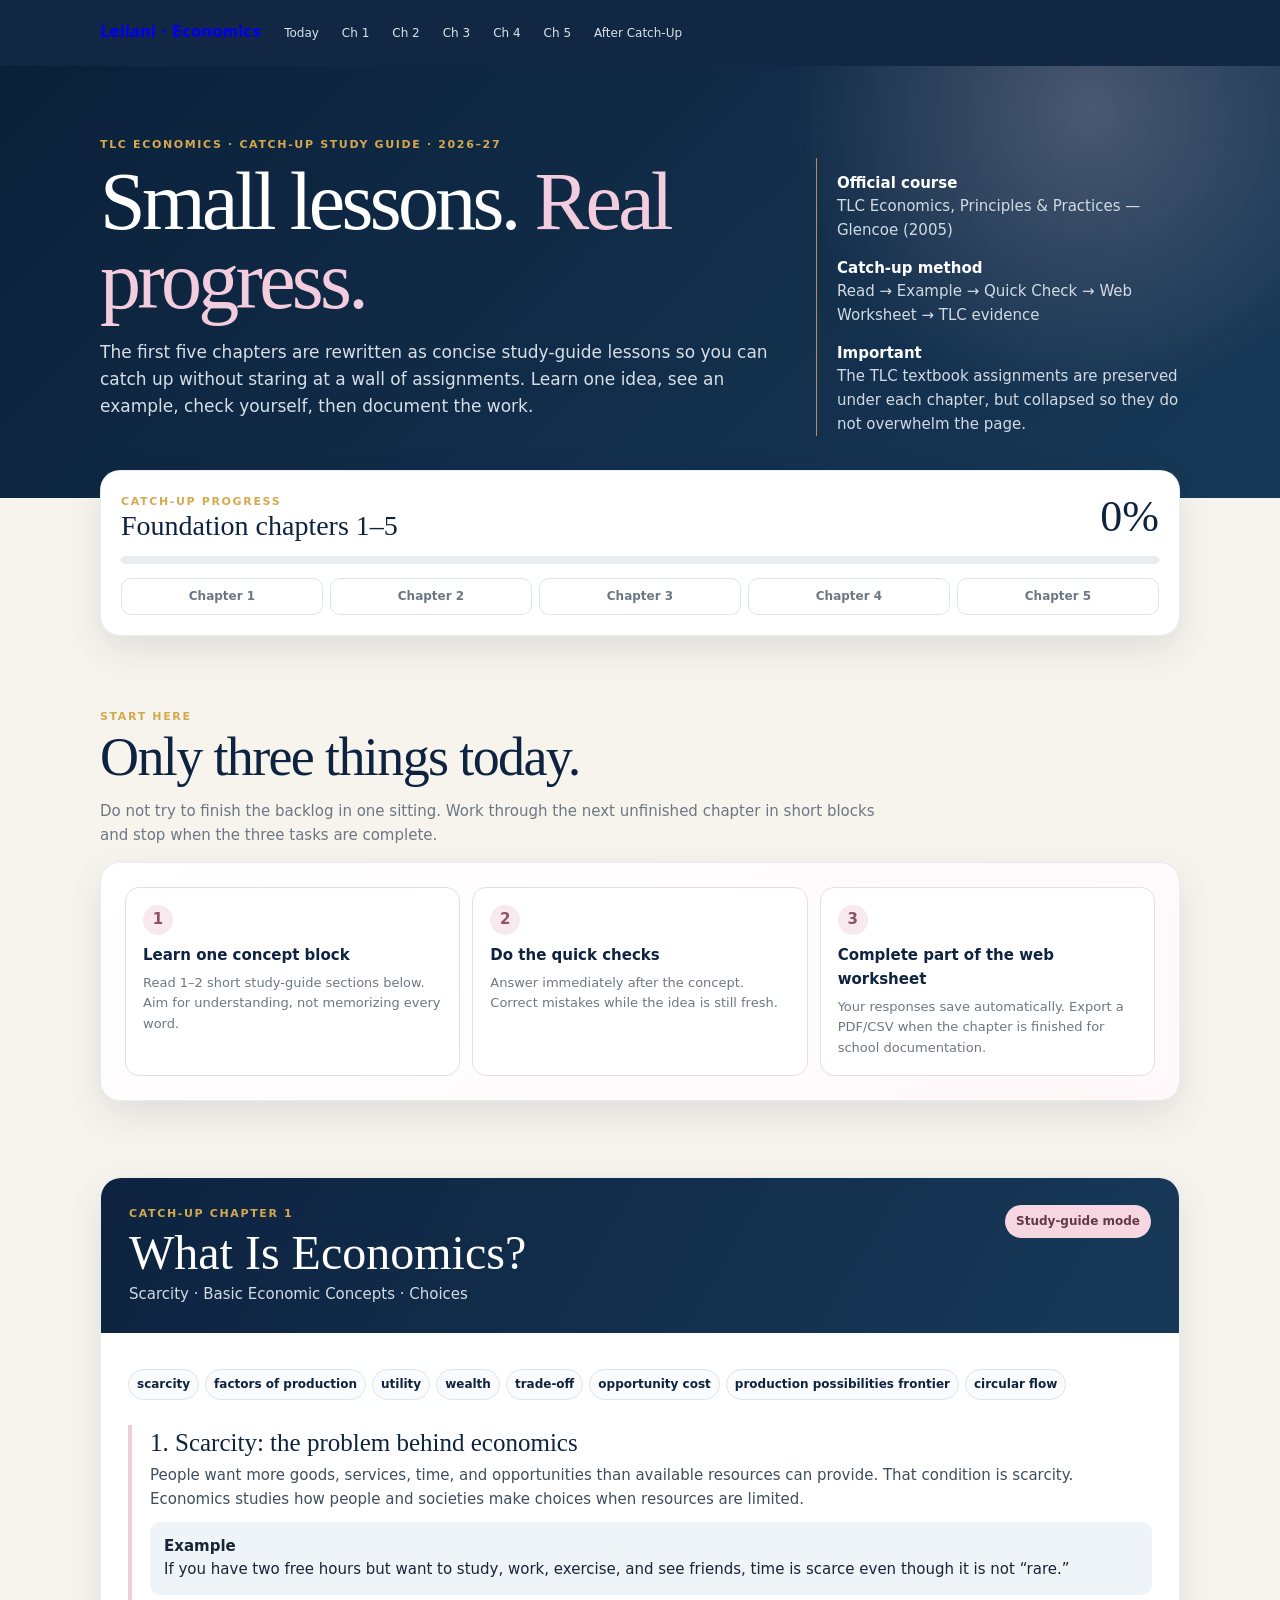
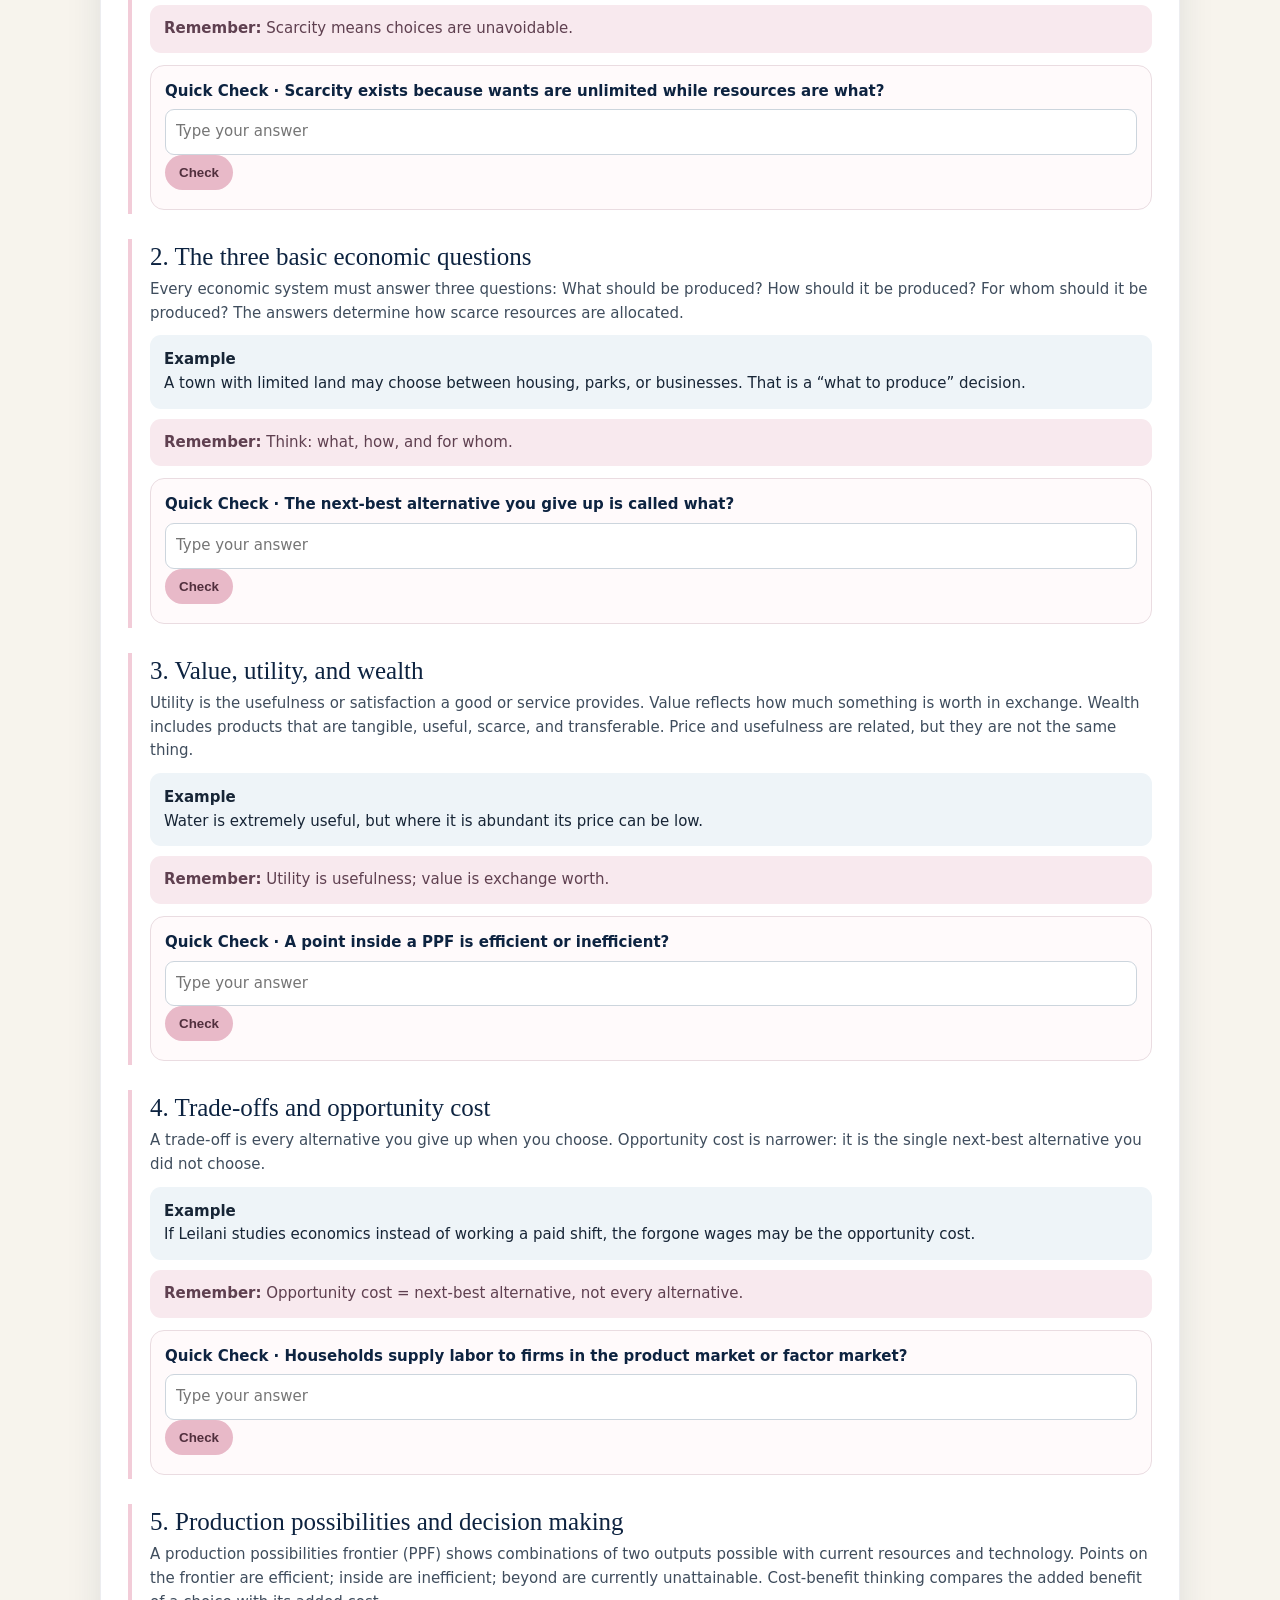
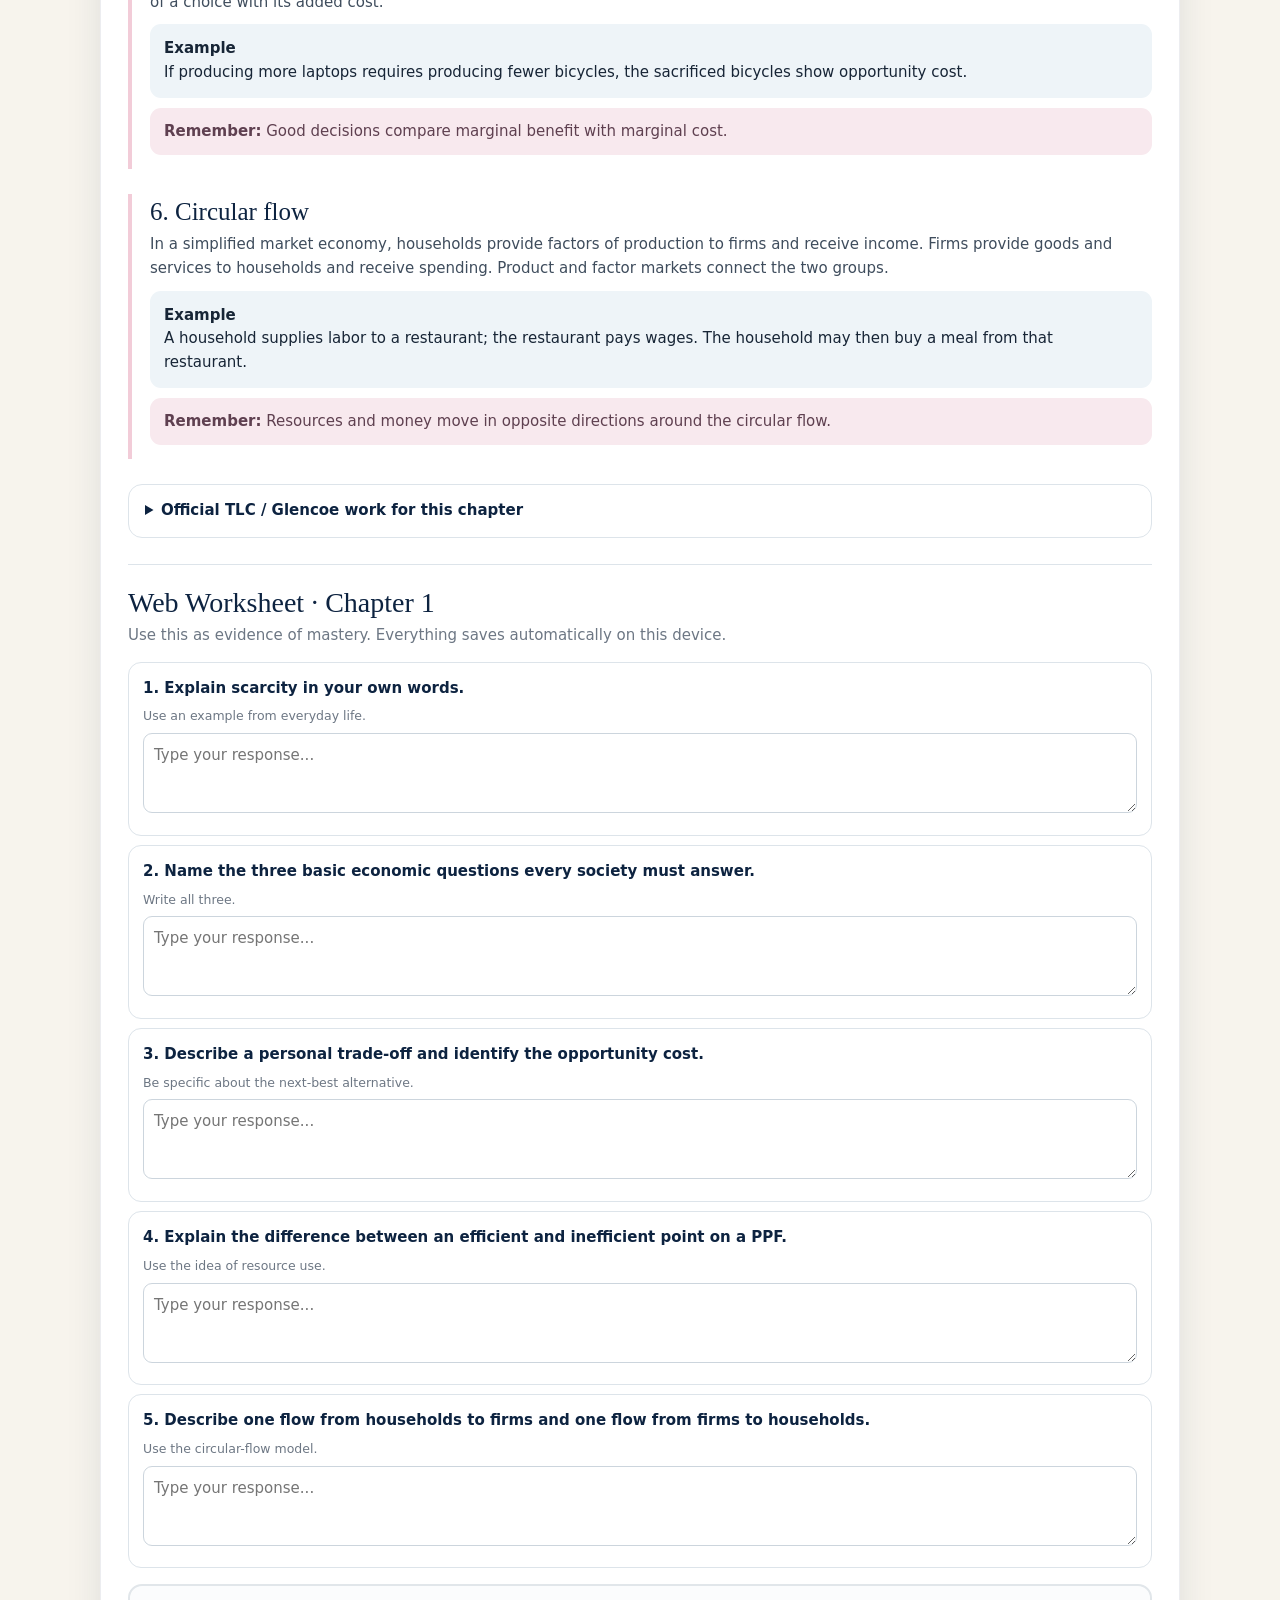
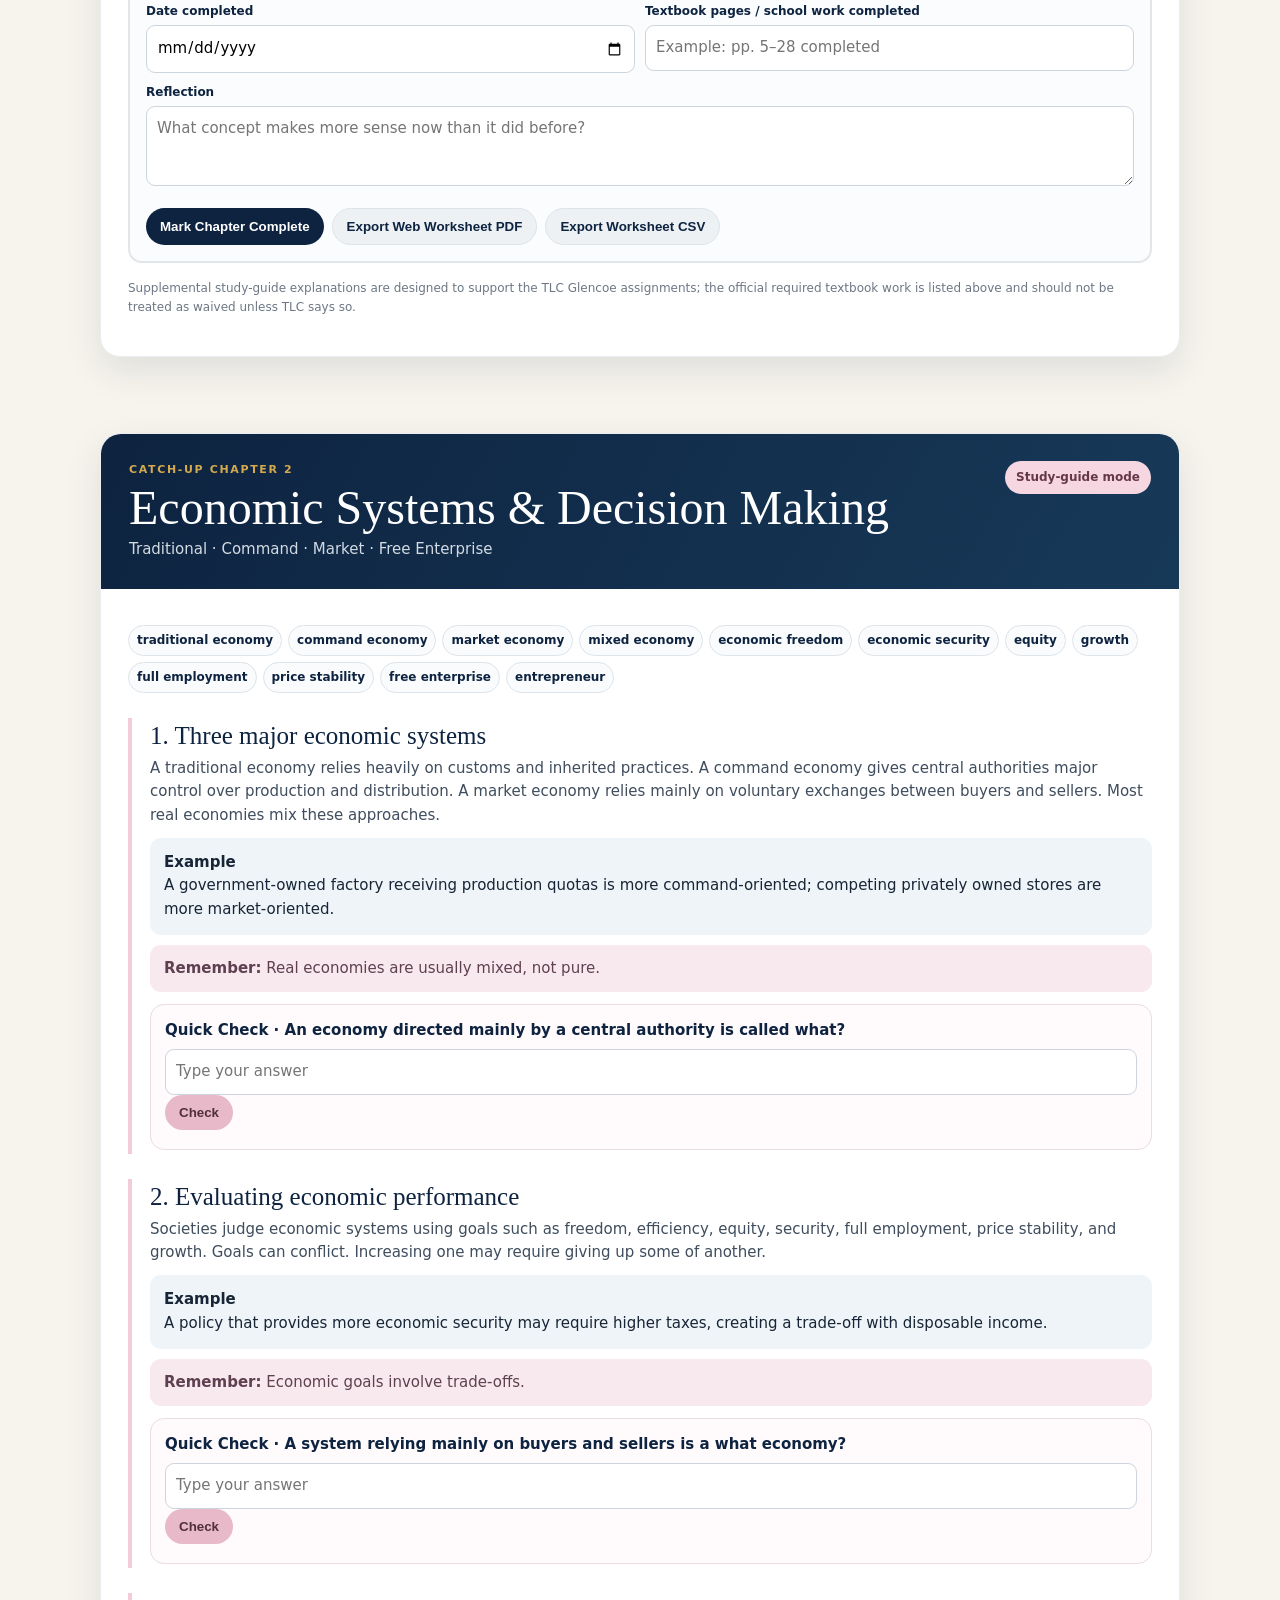
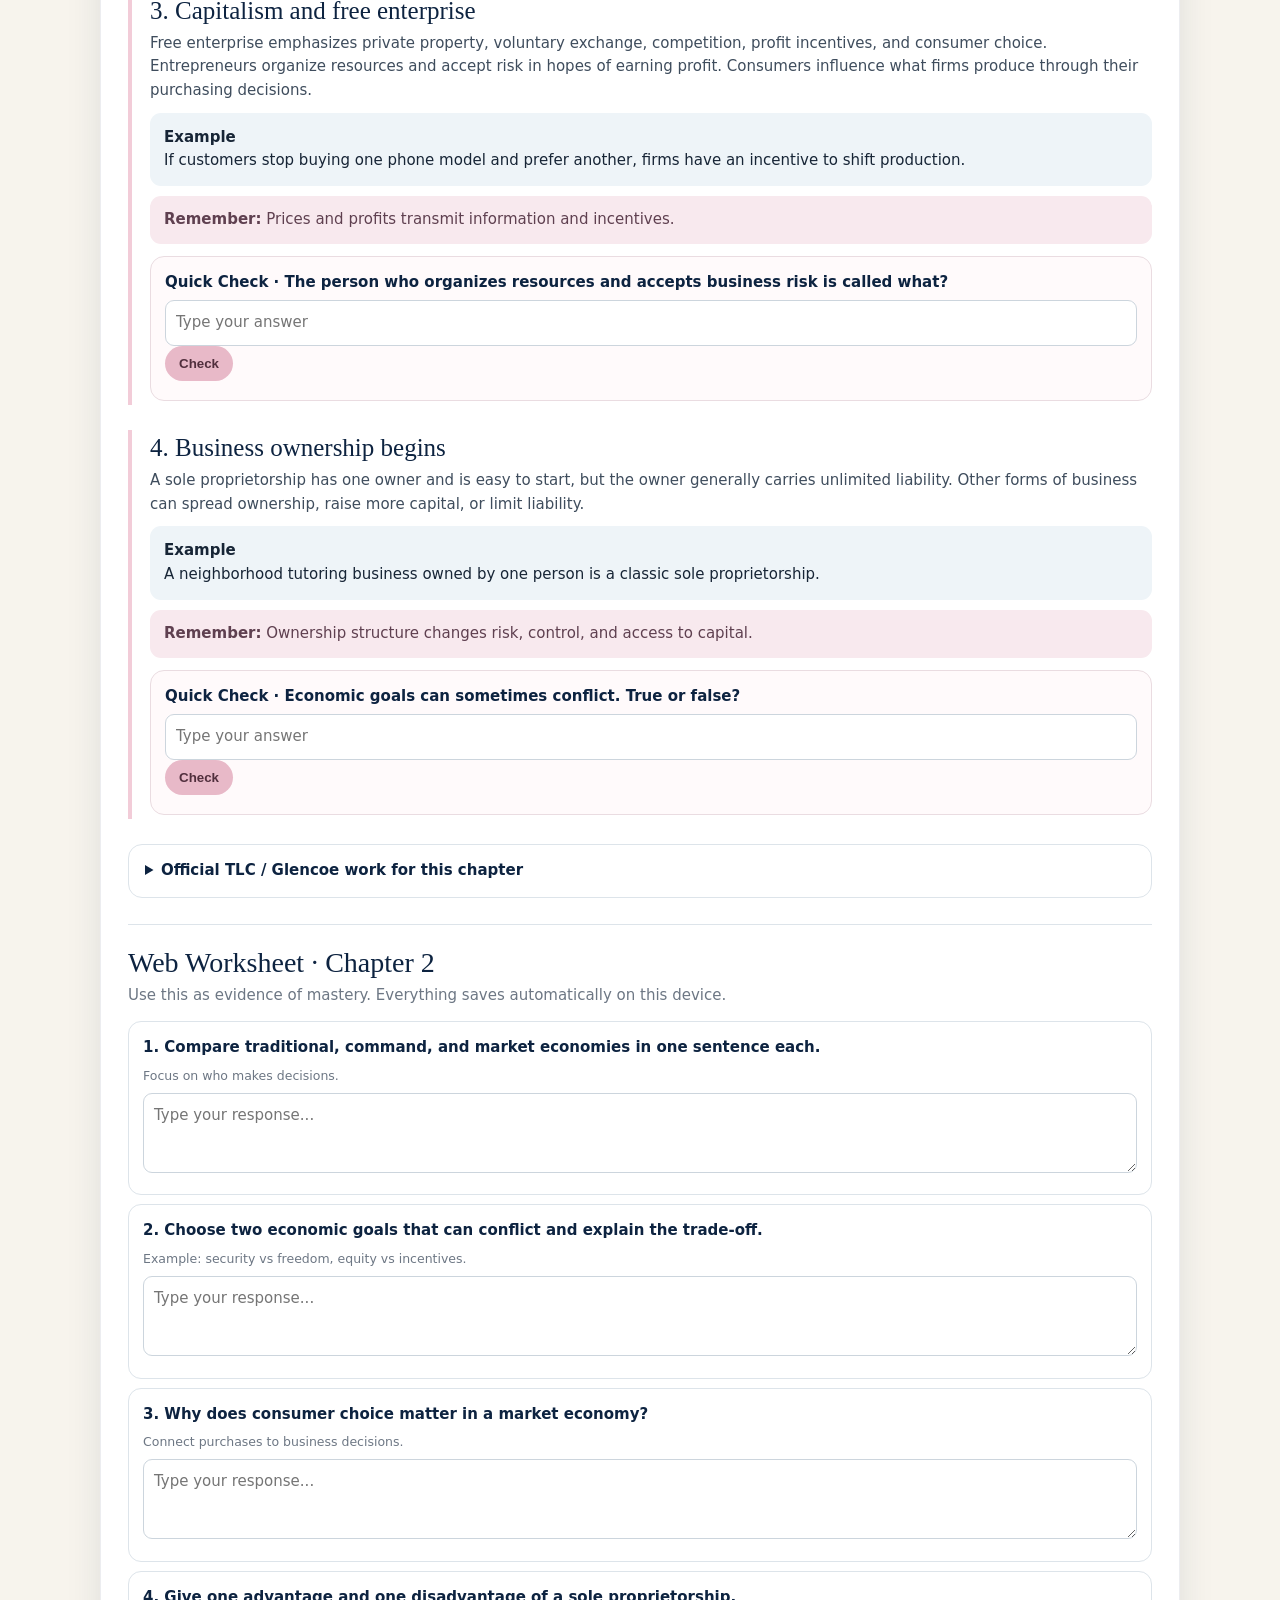
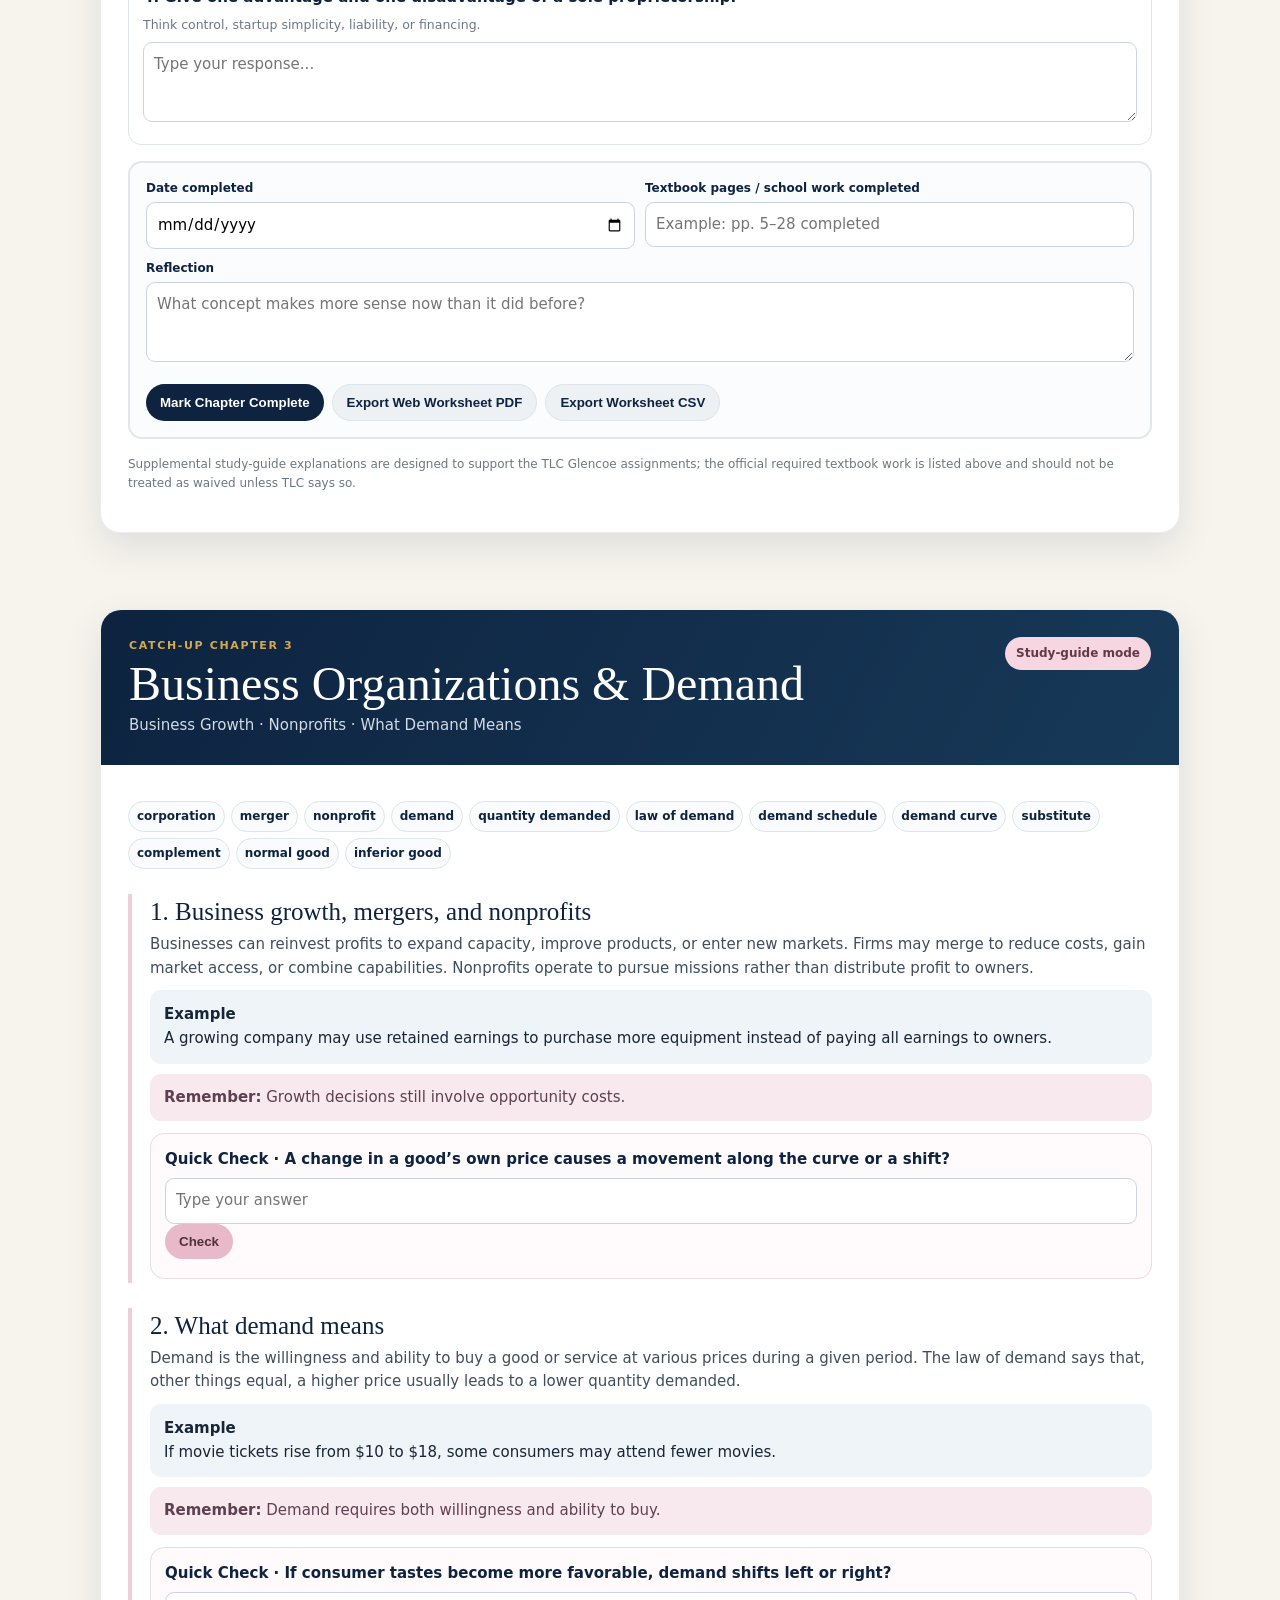
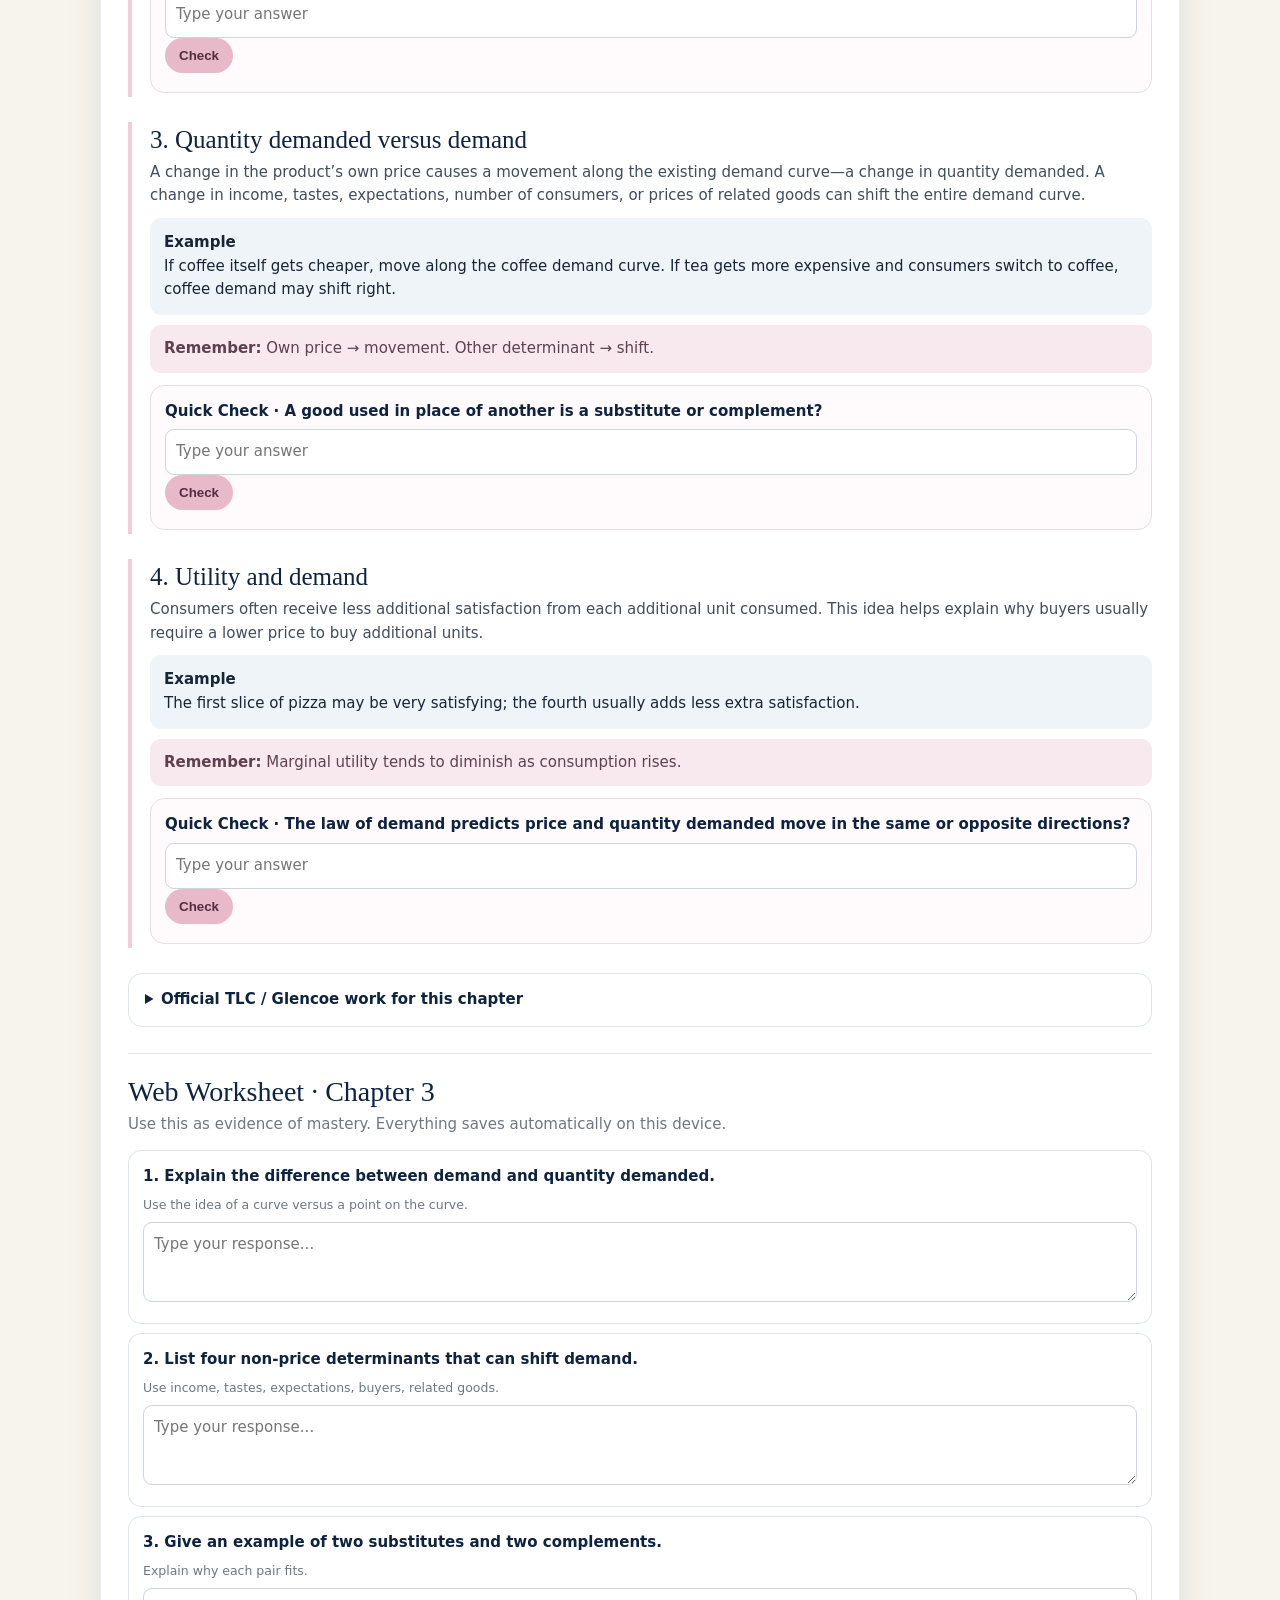
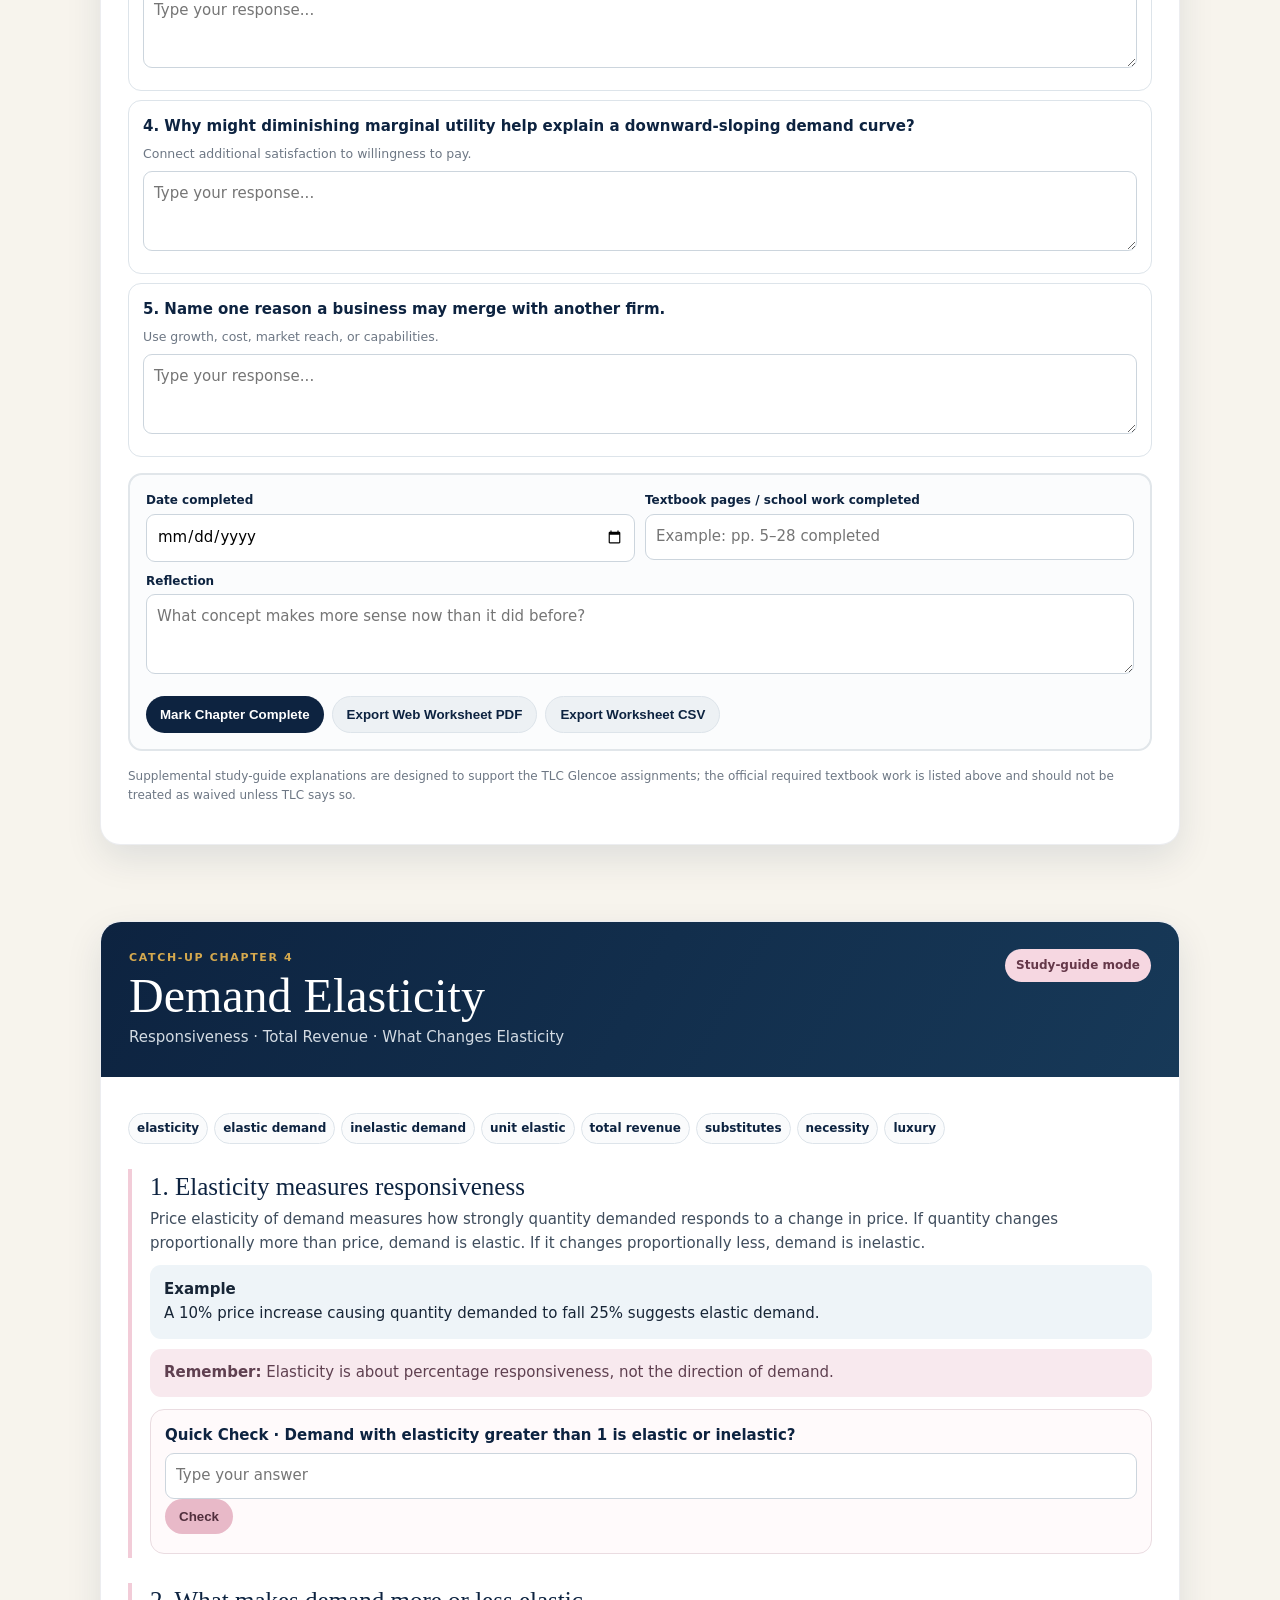
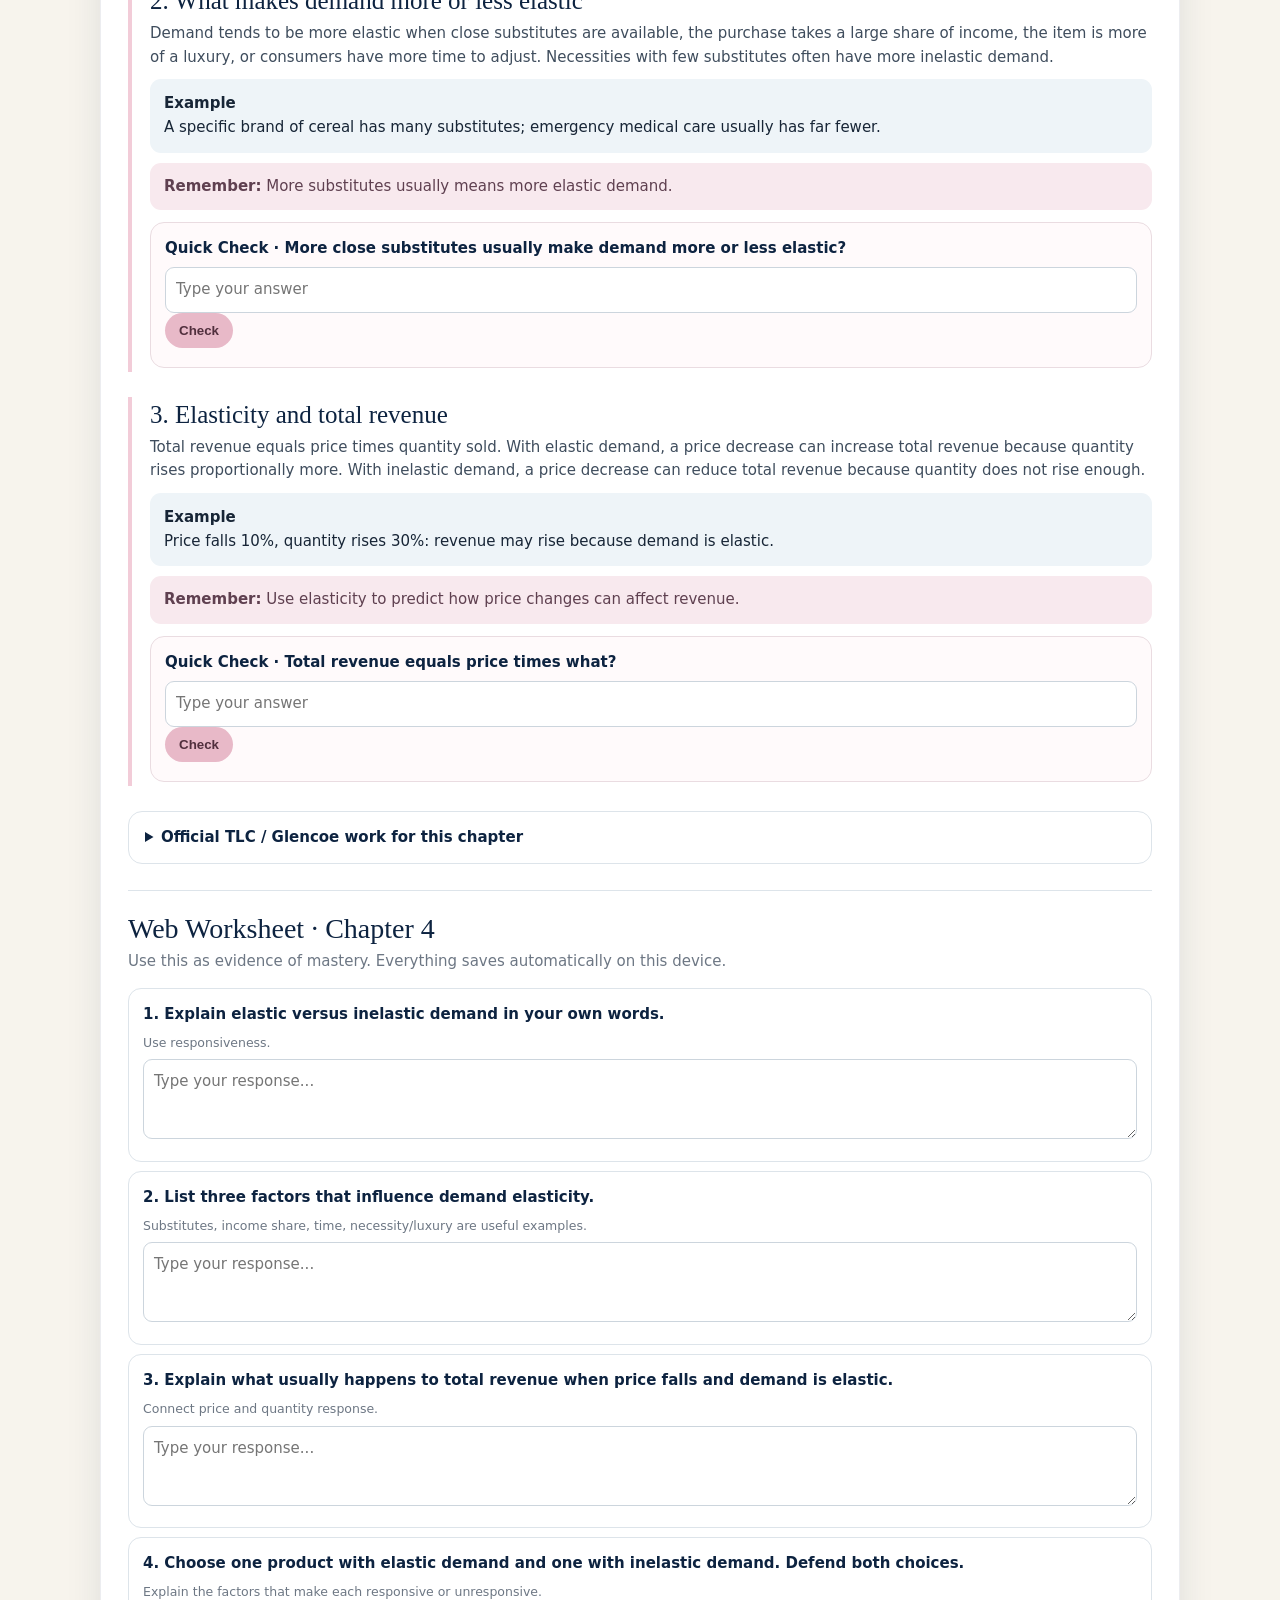
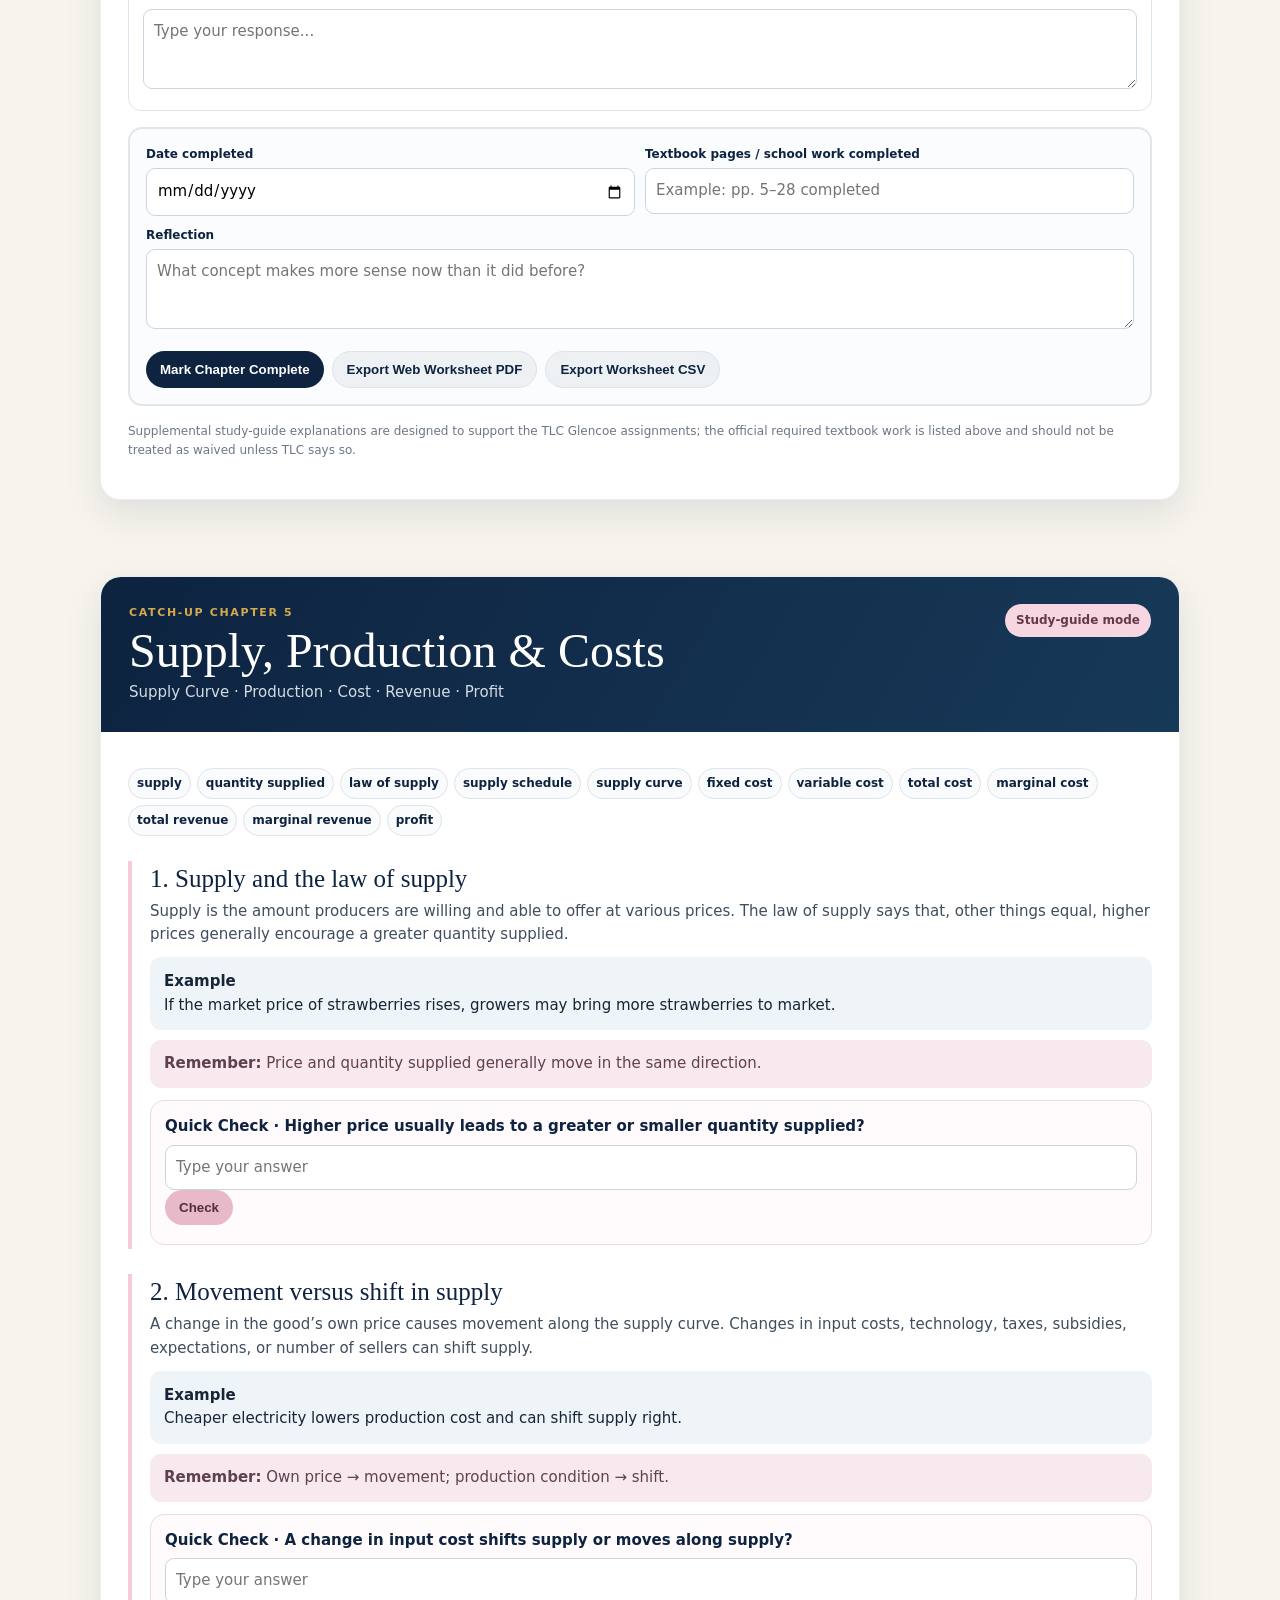
==== commit 05c93177: "Revise catch-up chapters into concise study guides with exportable web worksheets" ====
--- a/microeconomics/index.html
+++ b/microeconomics/index.html
@@ -1,45 +1,70 @@
 <!-- Ready for GitHub Pages. -->
-<!doctype html><html lang="en"><head><meta charset="utf-8"><meta name="viewport" content="width=device-width,initial-scale=1"><title>Leilani Economics Catch-Up · 2026–27</title><style>
-:root{--n:#0d2340;--n2:#173958;--g:#d5a94e;--c:#f7f4ed;--w:#fff;--t:#172536;--m:#6d7784;--l:#dde4ea;--sg:#fbf5e8;--sb:#eef4f8;--ok:#2a7558;--r:#b44d4d}*{box-sizing:border-box}html{scroll-behavior:smooth;scroll-padding-top:72px}body{margin:0;font:15px/1.55 system-ui,-apple-system,Segoe UI,sans-serif;background:var(--c);color:var(--t)}a{color:inherit}.wrap{width:min(1160px,calc(100% - 30px));margin:auto}nav{position:sticky;top:0;z-index:30;background:rgba(13,35,64,.98);color:#fff}.nav{height:66px;display:flex;align-items:center;gap:14px}.brand{font-weight:900;text-decoration:none;white-space:nowrap}.navlinks{display:flex;gap:4px;overflow:auto}.navlinks a{text-decoration:none;color:#dbe3ec;padding:7px 9px;border-radius:20px;font-size:12px;white-space:nowrap}.hero{background:radial-gradient(circle at 88% 14%,rgba(213,169,78,.2),transparent 25%),linear-gradient(135deg,#0b2039,#173958);color:#fff;padding:74px 0 68px}.heroGrid{display:grid;grid-template-columns:1.25fr .75fr;gap:46px;align-items:end}.eyebrow,.kicker{text-transform:uppercase;letter-spacing:.14em;font-size:11px;font-weight:900;color:var(--g)}h1{font:500 clamp(44px,7vw,86px)/.95 Georgia,serif;letter-spacing:-.05em;margin:12px 0 18px}.hero h1 span{color:var(--g)}.hero p{color:#d2dae3;max-width:720px;font-size:16px}.meta{border-left:1px solid #a88748;padding-left:22px;color:#ced7e0}.meta b{display:block;color:#fff;margin-top:15px}.card{background:#fff;border:1px solid rgba(13,35,64,.08);border-radius:20px;box-shadow:0 15px 40px rgba(13,35,64,.09)}.progress{margin-top:-30px;position:relative}.pcard{padding:22px}.ptop{display:flex;justify-content:space-between;align-items:end;gap:20px}.pct{font:500 44px Georgia,serif;color:var(--n)}.bar{height:8px;background:#e8edf1;border-radius:9px;margin:16px 0;overflow:hidden}.fill{height:100%;width:0;background:linear-gradient(90deg,var(--g),#eccb7f)}.chips{display:grid;grid-template-columns:repeat(9,1fr);gap:7px}.chip{border:1px solid var(--l);border-radius:10px;padding:9px;text-align:center;font-size:11px;font-weight:800;color:var(--m)}.chip.done{background:var(--n);color:#fff}.section{padding:74px 0 0}.section h2{font:500 clamp(34px,5vw,56px)/1.05 Georgia,serif;letter-spacing:-.03em;color:var(--n);margin:4px 0 12px}.intro{max-width:850px;color:var(--m)}.today{display:grid;grid-template-columns:1.1fr .9fr;gap:16px}.todayMain{padding:25px}.todayMain h3{font:500 32px Georgia,serif;color:var(--n);margin:4px 0 7px}.todayTask{display:flex;gap:12px;align-items:flex-start;border-top:1px solid var(--l);padding:14px 0}.todayTask:first-of-type{border-top:0}.todayTask input{width:auto;margin-top:4px}.todayTask b{color:var(--n)}.todaySide{padding:24px;background:var(--n);color:#fff;border-radius:20px}.todaySide p{color:#cfd8e1}.pill{display:inline-block;background:var(--sg);color:#876521;border-radius:999px;padding:6px 10px;font-size:12px;font-weight:850}.plan{display:grid;grid-template-columns:repeat(3,1fr);gap:12px}.week{padding:18px}.week b{color:var(--n)}.week small{display:block;color:var(--m);margin-top:5px}.notice{border-left:4px solid var(--g);background:var(--sg);padding:15px 17px;border-radius:0 14px 14px 0;margin-top:16px}.module{padding-top:72px}.head{background:linear-gradient(120deg,var(--n),var(--n2));color:#fff;padding:27px;border-radius:20px 20px 0 0;display:flex;justify-content:space-between;gap:20px}.head h2{font:500 clamp(29px,5vw,47px)/1 Georgia,serif;margin:6px 0 0}.target{text-align:right;color:#d4dbe3;min-width:170px}.target b{display:block;color:#f1ddb0}.body{padding:26px}.grid2{display:grid;grid-template-columns:1fr 1fr;gap:14px}.panel{border:1px solid var(--l);border-radius:15px;padding:18px}.panel.gold{background:var(--sg);border:0}.panel.blue{background:var(--sb);border:0}.panel h3,.sub{color:var(--n);margin:0 0 10px}.panel li{margin:6px 0}.resource{display:flex;gap:8px;flex-wrap:wrap}.res{display:inline-block;text-decoration:none;border:1px solid var(--l);border-radius:999px;padding:8px 11px;background:#fff;color:var(--n);font-size:12px;font-weight:850}.res:hover{background:var(--sb)}details{border:1px solid var(--l);border-radius:14px;background:#fff;margin-top:12px}summary{cursor:pointer;padding:14px 16px;font-weight:900;color:var(--n)}details>div{padding:0 16px 15px}.checklist{list-style:none;padding:0;margin:0}.checklist li{display:flex;gap:9px;align-items:flex-start;padding:7px 0;border-top:1px solid #edf0f2}.checklist li:first-child{border-top:0}.checklist input{width:auto;margin-top:4px}.sub{font:500 24px Georgia,serif;margin:24px 0 10px}.brain{background:var(--sg);border-left:4px solid var(--g);border-radius:0 13px 13px 0;padding:14px;margin:9px 0}.brain p{margin:0 0 8px;font-weight:800;color:var(--n)}textarea,input[type=text],input[type=date]{width:100%;border:1px solid #cbd5dd;border-radius:9px;padding:10px;font:inherit}textarea{min-height:82px}.btn{border:0;border-radius:22px;padding:9px 13px;font-weight:850;cursor:pointer;background:var(--n);color:#fff;margin-top:8px}.btn.alt{background:#edf1f4;color:var(--n);border:1px solid var(--l)}.buttons{display:flex;gap:8px;flex-wrap:wrap;margin-top:12px}.feedback{font-size:12px;font-weight:850;margin-top:5px}.ok{color:var(--ok)}.bad{color:var(--r)}.complete{margin-top:16px;border:2px solid #e1e6eb;border-radius:15px;padding:18px;background:#fbfcfd}.fields{display:grid;grid-template-columns:1fr 1fr;gap:10px}.full{grid-column:1/-1}.project{background:var(--n);color:#fff;border-radius:15px;padding:18px;margin-top:14px}.project h3{margin:0 0 6px}.project p,.project li{color:#d4dde5}.project .pill{margin-bottom:8px}.upload{padding:24px}.upload li{margin:8px 0}footer{margin-top:70px;background:var(--n);color:#cbd4dd;padding:30px 0}@media(max-width:850px){.heroGrid,.grid2,.today{grid-template-columns:1fr}.plan{grid-template-columns:repeat(2,1fr)}.chips{grid-template-columns:repeat(3,1fr)}.navlinks{display:none}.head,.ptop{display:block}.target{text-align:left;margin-top:15px}.fields{grid-template-columns:1fr}.full{grid-column:auto}}@media(max-width:560px){.plan{grid-template-columns:1fr}.chips{grid-template-columns:repeat(3,1fr)}}@media print{nav,.hero,.progress,#overview,#plan,.buttons,.brain .btn,footer,#upload,.resource{display:none!important}.module{display:none}.module.printing{display:block;padding:0}.card{box-shadow:none}.head{background:#fff;color:#000;border-bottom:2px solid #000}.head h2,.target,.target b{color:#000}}
-</style></head><body>
-<nav><div class="wrap nav"><a class="brand" href="#top">Economics · Leilani</a><div class="navlinks"><a href="#today">Today</a><a href="#plan">Catch-up plan</a><a href="#m1">M1</a><a href="#m2">M2</a><a href="#m3">M3</a><a href="#m4">M4</a><a href="#m5">M5</a><a href="#m6">M6</a><a href="#m7">M7</a><a href="#m8">M8</a><a href="#m9">M9</a><a href="#upload">Upload</a></div></div></nav>
-<header class="hero" id="top"><div class="wrap heroGrid"><div><div class="eyebrow">TLC Economics · 2026–27</div><h1>Catch up without feeling <span>buried.</span></h1><p>The official TLC work is all here, but the site only asks you to focus on a few things at a time. Learn the concept, complete the required school work, check your understanding, and move forward.</p></div><aside class="meta"><b>Created for Leilani</b>Late-start catch-up plan through December break<b>Primary course</b>TLC Economics, Principles and Practices · Glencoe (2005)<b>Rule</b>Today first. This week second. Full backlog only when you want to see it.</aside></div></header>
-<div class="progress"><div class="wrap"><div class="card pcard"><div class="ptop"><div><div class="kicker">TLC catch-up progress</div><h2 style="font:500 30px Georgia,serif;color:var(--n);margin:4px 0">9 official modules</h2></div><div class="pct" id="pct">0%</div></div><div class="bar"><div class="fill" id="fill"></div></div><div class="chips" id="chips"></div></div></div></div>
-<main>
-<section class="section" id="today"><div class="wrap"><div class="kicker">Start here</div><h2>Today: only three things.</h2><p class="intro">Aim for about 60–75 minutes. If one task takes longer, stop after the third task. The backlog will still be here tomorrow.</p><div class="today"><div class="card todayMain"><span class="pill" id="todayModule">Current module</span><h3 id="todayTitle">Loading today's plan…</h3><div id="todayTasks"></div></div><aside class="todaySide"><div class="kicker">How to use this</div><h3 style="font:500 28px Georgia,serif;margin:6px 0">Do not work ahead just because you can see it.</h3><p>Finish today's three items. If you still have energy, use the next item as optional bonus work—not as something you owe yourself tonight.</p><p><b>Suggested rhythm:</b><br>20 min learn/read<br>25–35 min school assignment<br>10–15 min Brain Check / notes</p></aside></div></div></section>
-<section class="section" id="plan"><div class="wrap"><div class="kicker">Catch-up roadmap</div><h2>One focused module at a time.</h2><p class="intro">This schedule spreads the late-start backlog across the fall instead of treating the entire assignment record as one giant due date. It is a catch-up target, not a replacement for TLC's official requirements.</p><div class="plan">
-<div class="card week"><b>Oct 12–16 · Module 1</b><small>Chapter 1 · What Is Economics?</small></div><div class="card week"><b>Oct 19–23 · Module 2</b><small>Ch. 2 + start Ch. 3 · Economic systems & business</small></div><div class="card week"><b>Oct 26–30 · Module 3</b><small>Finish Ch. 3 + start Ch. 4 · Business & demand</small></div><div class="card week"><b>Nov 2–6 · Module 4</b><small>Ch. 4–5 · Elasticity, supply, production & cost</small></div><div class="card week"><b>Nov 9–13 · Module 5</b><small>Ch. 6 + start Ch. 7 · Prices & market structures</small></div><div class="card week"><b>Nov 16–20 · Module 6</b><small>Finish Ch. 7 + start Ch. 8 · Market failures & labor</small></div><div class="card week"><b>Nov 23–27 · Buffer week</b><small>Catch up, finish tests, no new major project</small></div><div class="card week"><b>Nov 30–Dec 4 · Module 7</b><small>Finish Ch. 8 + start Ch. 9 · Wages & taxes</small></div><div class="card week"><b>Dec 7–11 · Module 8</b><small>Finish Ch. 9 + Ch. 10 · Revenue & spending</small></div><div class="card week"><b>Dec 14–18 · Module 9</b><small>Finish Ch. 10 + Ch. 11 · Debt, money & banking</small></div>
-</div><div class="notice"><b>Important:</b> TLC's assignment record is labeled Learning Period 2 (09/21/2026–10/30/2026). Because Leilani started late, this site deliberately spreads the backlog through December break to make the work manageable. Keep any teacher-approved due dates as the final authority.</div></div></section>
-<div id="modules"></div>
-<section class="section" id="upload"><div class="wrap"><div class="kicker">School evidence</div><h2>Finish cleanly and upload.</h2><div class="card upload"><ol><li>Complete the TLC-required textbook/assessment items shown in the module checklist.</li><li>Use the built-in Brain Check to confirm the main concepts before moving on.</li><li>Complete only the highlighted portfolio project for modules that include one—there is intentionally not a separate big Excel/Slides project for every chapter.</li><li>Add links or filenames in “My Completed Work.”</li><li>Use “Print / Save Module PDF” for a clean homeschool record.</li><li>Upload the teacher-requested work to TLC.</li></ol></div></div></section>
-</main><footer><div class="wrap"><b>Leilani's TLC Economics Catch-Up Portfolio</b><br>Economics, Principles and Practices · Glencoe (2005) · 2026–27</div></footer>
+<!doctype html><html lang="en"><head><meta charset="utf-8"><meta name="viewport" content="width=device-width,initial-scale=1"><title>Leilani Economics Catch-Up Guide</title><style>
+:root{--navy:#0d2340;--navy2:#173958;--gold:#d5a94e;--paper:#fff;--cream:#f7f4ed;--ink:#172536;--muted:#6d7784;--line:#dde4ea;--pink:#f8e9ee;--pink2:#f2ccd8;--green:#2c7859;--red:#a14343;--blue:#eef4f8;--shadow:0 14px 36px rgba(13,35,64,.10)}*{box-sizing:border-box}html{scroll-behavior:smooth;scroll-padding-top:72px}body{margin:0;background:var(--cream);color:var(--ink);font:15px/1.58 system-ui,-apple-system,Segoe UI,sans-serif}.wrap{width:min(1080px,calc(100% - 30px));margin:auto}nav{position:sticky;top:0;z-index:20;background:rgba(13,35,64,.98);color:#fff}.nav{height:66px;display:flex;align-items:center;gap:14px}.brand{font-weight:900;text-decoration:none;white-space:nowrap}.links{display:flex;gap:5px;overflow:auto;scrollbar-width:none}.links a{color:#dbe3ec;text-decoration:none;padding:7px 9px;border-radius:20px;font-size:12px;white-space:nowrap}.hero{background:radial-gradient(circle at 85% 10%,rgba(242,204,216,.25),transparent 26%),linear-gradient(135deg,#0b2039,#173958);color:#fff;padding:70px 0 62px}.heroGrid{display:grid;grid-template-columns:1.3fr .7fr;gap:40px;align-items:end}.eyebrow,.kicker{text-transform:uppercase;letter-spacing:.15em;font-size:11px;font-weight:900;color:var(--gold)}h1{font:500 clamp(42px,7vw,82px)/.96 Georgia,serif;letter-spacing:-.045em;margin:10px 0 18px}.hero h1 span{color:#f3cddd}.hero p{max-width:680px;color:#d7dfe7;font-size:17px}.heroNote{border-left:1px solid #b69058;padding-left:20px;color:#d2dbe4}.heroNote b{display:block;color:#fff;margin-top:14px}.card{background:#fff;border:1px solid rgba(13,35,64,.08);border-radius:20px;box-shadow:var(--shadow)}.progress{margin-top:-28px;position:relative}.pcard{padding:20px}.ptop{display:flex;justify-content:space-between;align-items:end}.pct{font:500 44px Georgia,serif;color:var(--navy)}.bar{height:8px;background:#e9edf0;border-radius:999px;overflow:hidden;margin:14px 0}.fill{height:100%;width:0;background:linear-gradient(90deg,var(--gold),#e8c578)}.chips{display:grid;grid-template-columns:repeat(5,1fr);gap:7px}.chip{border:1px solid var(--line);border-radius:10px;padding:8px;text-align:center;font-size:12px;font-weight:850;color:var(--muted)}.chip.done{background:var(--navy);color:#fff}.section{padding:72px 0 0}.sectionTitle{font:500 clamp(32px,5vw,54px)/1.04 Georgia,serif;color:var(--navy);margin:3px 0 10px;letter-spacing:-.03em}.intro{max-width:780px;color:var(--muted)}.today{padding:24px;background:linear-gradient(145deg,#fff,#fff8fa)}.todayGrid{display:grid;grid-template-columns:repeat(3,1fr);gap:12px}.todayTask{padding:17px;border:1px solid #eadce1;border-radius:14px;background:#fff}.num{display:grid;place-items:center;width:30px;height:30px;border-radius:50%;background:var(--pink);color:#8e5265;font-weight:900;margin-bottom:9px}.todayTask h3{font-size:15px;color:var(--navy);margin:0 0 5px}.todayTask p{font-size:13px;color:var(--muted);margin:0}.guide{padding-top:76px}.guideHead{padding:27px 28px;background:linear-gradient(120deg,var(--navy),var(--navy2));color:#fff;border-radius:20px 20px 0 0;display:flex;justify-content:space-between;gap:20px}.guideHead h2{font:500 clamp(30px,5vw,48px)/1 Georgia,serif;margin:6px 0}.guideHead p{margin:0;color:#d3dbe3}.badge{align-self:start;background:#f6d7e1;color:#653849;border-radius:999px;padding:7px 11px;font-size:12px;font-weight:900;white-space:nowrap}.body{padding:27px}.lesson{border-left:4px solid var(--pink2);padding:4px 0 4px 18px;margin:25px 0}.lesson:first-child{margin-top:0}.lesson h3{font:500 25px Georgia,serif;color:var(--navy);margin:0 0 7px}.lesson p{margin:7px 0;color:#3f4d5d}.remember{background:var(--pink);padding:12px 14px;border-radius:11px;margin:10px 0;color:#5f4050}.example{background:var(--blue);padding:13px 14px;border-radius:11px;margin:10px 0}.terms{display:flex;gap:6px;flex-wrap:wrap;margin-top:9px}.term{border:1px solid var(--line);background:#fafbfc;border-radius:999px;padding:5px 8px;font-size:12px;font-weight:800;color:var(--navy)}.quick{border:1px solid #eadce1;background:#fffafb;border-radius:14px;padding:14px;margin-top:12px}.quick label{font-weight:850;color:var(--navy);display:block;margin-bottom:6px}.quick input{width:100%;border:1px solid #cfd7df;border-radius:9px;padding:10px;font:inherit}.feedback{font-size:12px;font-weight:850;margin-top:5px}.ok{color:var(--green)}.bad{color:var(--red)}details{border:1px solid var(--line);border-radius:14px;margin:16px 0;background:#fff}summary{cursor:pointer;padding:14px 16px;font-weight:900;color:var(--navy)}details>div{padding:0 16px 16px}.tlc li{margin:6px 0}.worksheet{margin-top:26px;border-top:1px solid var(--line);padding-top:22px}.worksheet h3{font:500 28px Georgia,serif;color:var(--navy);margin:0 0 5px}.worksheet>p{color:var(--muted);margin:0 0 14px}.q{border:1px solid var(--line);border-radius:13px;padding:14px;margin:9px 0;background:#fff}.q label{font-weight:850;color:var(--navy);display:block;margin-bottom:6px}.q small{display:block;color:var(--muted);margin-bottom:7px}textarea,input[type=text],input[type=date]{width:100%;border:1px solid #ccd5dd;border-radius:9px;padding:10px;font:inherit;background:#fff}textarea{min-height:80px;resize:vertical}.buttons{display:flex;gap:8px;flex-wrap:wrap;margin-top:14px}.btn{border:0;border-radius:999px;padding:10px 14px;background:var(--navy);color:#fff;font-weight:850;cursor:pointer;text-decoration:none;display:inline-block}.btn.alt{background:#edf1f4;color:var(--navy);border:1px solid var(--line)}.btn.pink{background:#e8b9c8;color:#512f3d}.complete{border:2px solid #e1e6ea;border-radius:14px;padding:16px;margin-top:16px;background:#fbfcfd}.completeGrid{display:grid;grid-template-columns:1fr 1fr;gap:10px}.full{grid-column:1/-1}.field label{font-size:12px;font-weight:850;color:var(--navy);display:block;margin-bottom:4px}.phase{padding:21px}.phaseGrid{display:grid;grid-template-columns:repeat(2,1fr);gap:12px}.phaseItem{border:1px solid var(--line);border-radius:13px;padding:14px}.phaseItem h3{margin:0 0 4px;color:var(--navy);font-size:15px}.phaseItem p{margin:0;color:var(--muted);font-size:13px}.sourceNote{font-size:12px;color:var(--muted);margin-top:16px}footer{margin-top:70px;background:var(--navy);color:#cbd4dd;padding:30px 0}@media(max-width:800px){.heroGrid,.todayGrid,.phaseGrid{grid-template-columns:1fr}.chips{grid-template-columns:repeat(2,1fr)}.links{display:none}.guideHead,.ptop{display:block}.badge{display:inline-block;margin-top:12px}.completeGrid{grid-template-columns:1fr}.full{grid-column:auto}}@media print{nav,.hero,.progress,#today,#later,footer,.buttons,.quick .btn,details:not([open]){display:none!important}body{background:#fff}.guide{display:none!important;padding:0}.guide.printing{display:block!important}.card{box-shadow:none;border:0}.guideHead{background:#fff!important;color:#000;padding:0 0 15px;border-bottom:2px solid #000}.guideHead h2,.guideHead p{color:#000}.body{padding:15px 0}.lesson{page-break-inside:avoid}.worksheet{page-break-before:always}.q{page-break-inside:avoid}.badge{color:#000;background:#eee}}</style></head><body>
+<nav><div class="wrap nav"><a class="brand" href="#top">Leilani · Economics</a><div class="links"><a href="#today">Today</a><a href="#ch1">Ch 1</a><a href="#ch2">Ch 2</a><a href="#ch3">Ch 3</a><a href="#ch4">Ch 4</a><a href="#ch5">Ch 5</a><a href="#later">After Catch-Up</a></div></div></nav>
+<header class="hero" id="top"><div class="wrap heroGrid"><div><div class="eyebrow">TLC Economics · Catch-Up Study Guide · 2026–27</div><h1>Small lessons. <span>Real progress.</span></h1><p>The first five chapters are rewritten as concise study-guide lessons so you can catch up without staring at a wall of assignments. Learn one idea, see an example, check yourself, then document the work.</p></div><aside class="heroNote"><b>Official course</b>TLC Economics, Principles & Practices — Glencoe (2005)<b>Catch-up method</b>Read → Example → Quick Check → Web Worksheet → TLC evidence<b>Important</b>The TLC textbook assignments are preserved under each chapter, but collapsed so they do not overwhelm the page.</aside></div></header>
+<div class="progress"><div class="wrap"><div class="card pcard"><div class="ptop"><div><div class="kicker">Catch-up progress</div><div style="font:500 28px Georgia,serif;color:var(--navy)">Foundation chapters 1–5</div></div><div class="pct" id="pct">0%</div></div><div class="bar"><div class="fill" id="fill"></div></div><div class="chips" id="chips"></div></div></div></div>
+<section class="section" id="today"><div class="wrap"><div class="kicker">Start here</div><h2 class="sectionTitle">Only three things today.</h2><p class="intro">Do not try to finish the backlog in one sitting. Work through the next unfinished chapter in short blocks and stop when the three tasks are complete.</p><div class="card today"><div class="todayGrid"><div class="todayTask"><div class="num">1</div><h3>Learn one concept block</h3><p>Read 1–2 short study-guide sections below. Aim for understanding, not memorizing every word.</p></div><div class="todayTask"><div class="num">2</div><h3>Do the quick checks</h3><p>Answer immediately after the concept. Correct mistakes while the idea is still fresh.</p></div><div class="todayTask"><div class="num">3</div><h3>Complete part of the web worksheet</h3><p>Your responses save automatically. Export a PDF/CSV when the chapter is finished for school documentation.</p></div></div></div></div></section>
+<main id="app"></main>
+<section class="section" id="later"><div class="wrap"><div class="kicker">After the foundation catch-up</div><h2 class="sectionTitle">Then return to the remaining TLC modules.</h2><p class="intro">Once Chapters 1–5 are comfortable, the course transitions back to the normal sequence. We are not asking Leilani to absorb all of this right now.</p><div class="card phase"><div class="phaseGrid"><div class="phaseItem"><h3>Chapters 6–7 · Prices & Market Structures</h3><p>Prices as signals, market efficiency, competition, monopoly, oligopoly, and market failures.</p></div><div class="phaseItem"><h3>Chapter 8 · Labor & Wages</h3><p>Labor movement, unions, collective bargaining, wage determination, employment trends.</p></div><div class="phaseItem"><h3>Chapters 9–10 · Taxes & Government Spending</h3><p>Taxation, federal/state/local revenue, government spending, deficits and debt.</p></div><div class="phaseItem"><h3>Chapter 11 · Money & Banking</h3><p>Functions of money, early banking, monetary standards, modern banking and deposit institutions.</p></div></div></div></div></section>
+<footer><div class="wrap"><b>Leilani's TLC Economics Catch-Up Guide</b><br>Glencoe Economics: Principles and Practices · School year 2026–27</div></footer>
 <script>
-const BASE='https://glencoe.mheducation.com/sites/0078606934/student_view0/';
-const M=[
-{id:'m1',n:1,title:'What Is Economics?',chap:'Chapter 1',due:'Oct 12–16',unit:'unit1',chs:[1],objectives:['Explain the fundamental economic problem.','Examine the three basic economic questions every society must decide.','Explain scarcity, value, utility and wealth.','Understand circular flow.','Analyze trade-offs and opportunity costs.','Use decision-making strategies.'],tasks:['Read Section 1: Scarcity and the Science of Economics, pp. 5–10.','Section 1 Assessment p. 10: questions 4–7.','Read Section 2: Basic Economic Concepts, pp. 12–17.','Section 2 Assessment p. 17: questions 1–8.','Read Section 3: Economic Choices and Decision Making, pp. 19–25.','Section 3 Assessment p. 25: questions 1–7.','Read Chapter 1 Summary, p. 27.','Complete Reviewing the Facts: Sections 1, 2, and 3, p. 28.','Study for Chapter 1 Test.'],brain:[['The fundamental economic problem created by unlimited wants and limited resources is called what?','scarcity','Think limited resources.'],['What is the value of the next-best alternative you give up?','opportunity cost','Two words.'],['WHAT, HOW, and FOR WHOM are known as the three basic economic what?','questions','Every society must answer them.']],project:{name:'Portfolio Project 1 · PPF + Opportunity Cost',desc:'One Excel project replaces extra busywork: create a simple production possibilities table, graph the PPF, calculate opportunity cost, and write a 3-sentence interpretation.',file:'Leilani_Econ_PPF.xlsx'}},
-{id:'m2',n:2,title:'Economic Systems & Business Organizations',chap:'Chapter 2 + Chapter 3 start',due:'Oct 19–23',unit:'unit1',chs:[2,3],objectives:['Compare traditional, command, and market economies.','Evaluate economic and social goals.','Explain free enterprise, entrepreneurship, consumers, and government.','Describe sole proprietorships and corporations.'],tasks:['Read Ch. 2 Section 1: Economic Systems, pp. 33–39.','Section 1 Assessment p. 39: questions 3–6.','Complete Critical Thinking Skill p. 40: Making Comparisons.','Read Ch. 2 Section 2: Evaluating Economic Performance, pp. 41–44.','Section 2 Assessment p. 44: questions 1–8.','Read Business Week p. 45: questions 1–2.','Read Ch. 2 Section 3: Capitalism and Economic Freedom, pp. 46–51.','Section 3 Assessment p. 51: questions 3–6.','Read Profiles in Economics p. 52: questions 1–2.','Read Chapter 2 Summary p. 53.','Thinking Critically p. 54: questions 1–4.','Complete Thinking Like an Economist p. 55.','Study for Chapter 2 Test.','Read Ch. 3 Section 1: Forms of Business Organization, pp. 57–66.','Section 1 Assessment p. 66: questions 1–5.'],brain:[['In which economic system does a central authority make most major economic decisions?','command','Government planners decide.'],['Economic freedom, private property, profit motive and competition describe what broad system?','free enterprise','Also associated with capitalism.'],['A business owned by one person is a sole what?','proprietorship','One owner.']]},
-{id:'m3',n:3,title:'Business Organizations & Demand',chap:'Chapter 3 + Chapter 4 start',due:'Oct 26–30',unit:'unit1',chs:[3,4],objectives:['Explain business growth and mergers.','Describe nonprofit organizations and government roles.','Describe and illustrate demand.','Explain demand and utility.','Distinguish a change in quantity demanded from a change in demand.'],tasks:['Read Ch. 3 Section 2: Business Growth and Expansion, pp. 68–73.','Section 2 Assessment p. 73: questions 1–7.','Read Business Week p. 74: questions 1–2.','Read Ch. 3 Section 3: Other Organizations, pp. 75–79.','Section 3 Assessment p. 79: questions 1–6.','Read and complete Study and Writing Skill—Taking Notes, p. 80.','Read Chapter 3 Summary p. 81.','Thinking Critically p. 82: questions 1–3.','Applying Economic Concepts p. 83: questions 1–5.','Study for Chapter 3 Test.','Read Issues in Free Enterprise, pp. 84–85.','Read Ch. 4 Section 1: What Is Demand, pp. 89–93.','Section 1 Assessment p. 93: question 5 only.','Profiles in Economics p. 94: questions 1–2.','Read Ch. 4 Section 2: Factors Affecting Demand, pp. 95–99.','Section 2 Assessment p. 99: Checking for Understanding 1–4.','Read Business Week p. 100: questions 1–2.'],brain:[['When price changes and buyers move to a different point on the same demand curve, this is a change in what?','quantity demanded','The curve itself does not move.'],['A change in income can shift the whole demand curve. True or false?','true','It is a demand shifter.'],['Demand normally slopes upward or downward?','downward','Higher price usually means lower quantity demanded.']],project:{name:'Mini Visual · Demand Curve',desc:'Use a small data table to create one clean Excel demand curve and add two notes: one movement along the curve and one factor that would shift demand.',file:'Leilani_Econ_Demand.xlsx'}},
-{id:'m4',n:4,title:'Demand, Elasticity & Supply',chap:'Chapter 4 + Chapter 5',due:'Nov 2–6',unit:'unit2',chs:[4,5],objectives:['Explain demand elasticity and its determinants.','Distinguish supply schedules and curves.','Explain production stages.','Define key measures of cost and revenue.','Apply incremental analysis to business decisions.'],tasks:['Read Ch. 4 Section 3: Elasticity of Demand, pp. 101–107.','Section 3 Assessment p. 107: questions 6–7.','Critical Thinking Skill p. 108: questions 1, 3, 6, 8.','Read Chapter 4 Summary p. 109.','Complete Reviewing the Facts p. 110.','Complete Thinking Like an Economist p. 111.','Study for Chapter 4 Test.','Read Ch. 5 Section 1: What Is Supply, pp. 113–120.','Section 1 Assessment p. 120: questions 1–5.','Read Ch. 5 Section 2: Theory of Production, pp. 122–125.','Section 2 Assessment p. 125: Critical Thinking question 7.','Read Business Week p. 126: questions 1–2.','Read Ch. 5 Section 3: Cost, Revenue and Profit Maximization, pp. 127–131.','Section 3 Assessment p. 131: questions 3–6.','Complete Study and Writing Skill p. 132.','Read Chapter 5 Summary p. 133.','Reviewing the Facts p. 134: questions 1–3.','Complete Math Practice and Building Skills.','Study for Chapter 5 Test.'],brain:[['Elasticity measures how responsive quantity is to a change in what?','price','For demand elasticity, compare quantity response with price change.'],['Supply normally slopes upward or downward?','upward','Higher price usually encourages more supply.'],['Revenue minus cost equals what?','profit','Basic business measure.']],project:{name:'Portfolio Project 2 · Demand, Supply & Elasticity',desc:'Build one Excel workbook with demand and supply data, equilibrium, one shift, total revenue, and two elasticity calculations. This is the main quantitative project for Chapters 4–5.',file:'Leilani_Econ_DemandSupply.xlsx'}},
-{id:'m5',n:5,title:'Prices & Market Structures',chap:'Chapter 6 + Chapter 7 start',due:'Nov 9–13',unit:'unit2',chs:[6,7],objectives:['Explain prices as an allocation mechanism.','Explain competitive price determination.','Use economic models to explain price changes.','Describe consequences of fixed prices.','Explain monopolistic competition and oligopoly.'],tasks:['Read Ch. 6 Section 1: Prices as Signals, pp. 137–140.','Section 1 Assessment p. 140: questions 3–6.','Read Ch. 6 Section 2: The Price System at Work, pp. 142–148.','Section 2 Assessment p. 148: questions 6–8.','Complete Critical Thinking Skill p. 149.','Read Ch. 6 Section 3: Social Goals vs. Market Efficiency, pp. 150–155.','Section 3 Assessment p. 155: questions 5–7.','Read Business Week p. 156: questions 1–2.','Read Chapter 6 Summary p. 157.','Complete Thinking Critically p. 158.','Complete Applying Economic Concepts p. 159.','Study for Chapter 6 Test.','Read Economics Workshop in Action, pp. 160–161.','Read Ch. 7 Section 1: Competition and Market Structures, pp. 163–171.','Section 1 Assessment p. 171: questions 4–8.'],brain:[['Prices act as signals to consumers and what other group?','producers','Both sides respond to price.'],['A market dominated by a few large firms is called what?','oligopoly','A few major competitors.'],['A market with many sellers offering differentiated products is monopolistic what?','competition','Two-word market structure.']]},
-{id:'m6',n:6,title:'Market Failures, Government & Labor',chap:'Chapter 7 + Chapter 8 start',due:'Nov 16–20',unit:'unit2',chs:[7,8],objectives:['Explain problems caused by inadequate competition.','Explain positive and negative externalities.','Explain the role of limited government regulation.','Describe the labor movement and union arrangements.','Explain ways labor-management disputes can be resolved.'],tasks:['Read Ch. 7 Section 2: Market Failures, pp. 173–176.','Section 2 Assessment p. 176: questions 4–8.','Read Business Week p. 177: questions 1–2.','Read Ch. 7 Section 3: Role of Government, pp. 178–183.','Section 3 Assessment p. 183: questions 3–7.','Critical Thinking Skill p. 184: questions 3–6.','Read Chapter 7 Summary p. 185.','Thinking Critically p. 186: questions 1–6.','Applying Economic Concepts p. 187: questions 1–3.','Study for Chapter 7 Test.','Read Issues in Free Enterprise, pp. 188–189.','Complete Analyzing the Issue p. 189.','Read Ch. 8 Section 1: The Labor Movement, pp. 193–198.','Section 1 Assessment p. 198: questions 3–7.','Critical Thinking Skill p. 199: Application Activity.','Read Ch. 8 Section 2: Resolving Union and Management Differences, pp. 200–203.','Section 2 Assessment p. 203: questions 3–6.','Profiles in Economics p. 204: questions 1–2.'],brain:[['An unintended effect on a third party is called an what?','externality','Can be positive or negative.'],['When markets lack enough competition, this can be considered a market what?','failure','Two words: market ___.'],['Negotiation between a union and management is called collective what?','bargaining','A standard labor-relations term.']]},
-{id:'m7',n:7,title:'Labor, Wages & Government Revenue',chap:'Chapter 8 + Chapter 9 start',due:'Nov 30–Dec 4',unit:'unit3',chs:[8,9],objectives:['Explain labor grades and approaches to wage determination.','Explain union membership trends and pay differences.','Explain the economic impact of taxes.','Understand taxation principles and major revenue sources.'],tasks:['Read Ch. 8 Section 3: Labor and Wages, pp. 205–209.','Section 3 Assessment p. 209: questions 3–6.','Read Business Week p. 210: questions 1–2.','Read Ch. 8 Section 4: Employment Trends and Issues, pp. 211–218.','Section 4 Assessment p. 218: questions 3–8.','Read Chapter 8 Summary p. 219.','Complete Thinking Critically p. 220.','Complete Applying Economic Concepts p. 221.','Study for Chapter 8 Test.','Read Ch. 9 Section 1: Economics of Taxation, pp. 223–229.','Section 1 Assessment p. 229: questions 3–6.','Study and Writing Skill p. 230: questions 1–3.','Read Ch. 9 Section 2: Federal Tax System, pp. 231–236.','Section 2 Assessment p. 236: questions 3–6.','Read Ch. 9 Section 3: State and Local Tax Systems, pp. 238–242.','Section 3 Assessment p. 242: questions 3–6.','Read Business Week p. 243: questions 1–2.'],brain:[['A tax in which the average tax rate rises as income rises is progressive, proportional, or regressive?','progressive','The rate increases with income.'],['Education, training, and skills contribute to a worker’s what capital?','human','Two words: human capital.'],['A tax on wages collected for Social Security and Medicare is commonly associated with what acronym?','FICA','Four letters.']],project:{name:'Mini Data Project · Wages & Taxes',desc:'Create one small table comparing hypothetical wages and tax burdens. Keep it to one sheet and one chart—no presentation required.',file:'Leilani_Econ_WagesTaxes.xlsx'}},
-{id:'m8',n:8,title:'Taxes & Government Spending',chap:'Chapter 9 + Chapter 10',due:'Dec 7–11',unit:'unit3',chs:[9,10],objectives:['Compare current tax issues.','Explain growth and effects of government spending.','Explain the federal budget process.','Identify major federal, state, and local expenditures.'],tasks:['Read Ch. 9 Section 4: Current Tax Issues, pp. 244–250.','Section 4 Assessment p. 250: questions 1–7.','Read Chapter 9 Summary p. 251.','Reviewing the Facts pp. 252–253: questions 1–15.','Study for Chapter 9 Test.','Read Ch. 10 Section 1: Economics of Government Spending, pp. 255–258.','Section 1 Assessment p. 258: questions 3–7.','Complete Technology Skill p. 259.','Read Ch. 10 Section 2: Federal Government Expenditures, pp. 260–265.','Section 2 Assessment p. 265: questions 5–7.','Read Ch. 10 Section 3: State and Local Government, pp. 267–270.','Section 3 Assessment p. 270: questions 3–8.','Read Business Week p. 271: questions 1–2.'],brain:[['Government purchases of goods and services and transfer payments are both forms of government what?','spending','Chapter 10 focus.'],['A government plan for revenues and expenditures is called a what?','budget','One word.'],['Income tax, FICA, and corporate income tax are major sources of federal what?','revenue','Money coming in.']]},
-{id:'m9',n:9,title:'Deficits, Debt, Money & Banking',chap:'Chapter 10 + Chapter 11',due:'Dec 14–18',unit:'unit3',chs:[10,11],objectives:['Explain the relationship between federal deficits and debt.','Describe attempts to reduce deficits.','Identify major forms and characteristics of money.','Explain the development of banking and deposit insurance.'],tasks:['Read Ch. 10 Section 4: Deficits, Surpluses and National Debt, pp. 272–278.','Section 4 Assessment p. 278: questions 3–9.','Read Chapter 10 Summary p. 279.','Reviewing the Facts p. 280: questions 1–13.','Study for Chapter 10 Test.','Read Issues in Free Enterprise, pp. 282–283.','Read Ch. 11 Section 1: Evolution of Money, pp. 285–290.','Section 1 Assessment p. 290: questions 3–7.','Profiles in Economics p. 291: questions 1–2.','Read Ch. 11 Section 2: Early Banking and Monetary Standards, pp. 292–298.','Section 2 Assessment p. 298: questions 3–7.','Complete Technology Skill p. 299.','Read Ch. 11 Section 3: Development of Modern Banking, pp. 300–305.','Section 3 Assessment p. 305: questions 3–7.','Read Business Week p. 306: questions 1–2.','Read Chapter 11 Summary p. 307.','Reviewing the Facts p. 308: questions 1–10.','Study for Chapter 11 Test.','Complete additional lessons and activities for mastery of learning.'],brain:[['When federal spending exceeds federal revenue for a year, the result is a budget what?','deficit','Annual shortfall.'],['Deficits accumulated over time contribute to the federal what?','debt','Stock of borrowing.'],['Money must be widely accepted as a medium of what?','exchange','A core function of money.']],project:{name:'Portfolio Wrap · Government Finance + Money',desc:'Create one 5-slide summary: taxes, government spending, deficit vs. debt, characteristics of money, and one reflection on what you now understand better.',file:'Leilani_Econ_Final_Summary'} }
+const C=[
+{id:'ch1',num:1,title:'What Is Economics?',subtitle:'Scarcity · Basic Economic Concepts · Choices',terms:['scarcity','factors of production','utility','wealth','trade-off','opportunity cost','production possibilities frontier','circular flow'],lessons:[
+['Scarcity: the problem behind economics','People want more goods, services, time, and opportunities than available resources can provide. That condition is scarcity. Economics studies how people and societies make choices when resources are limited.','If you have two free hours but want to study, work, exercise, and see friends, time is scarce even though it is not “rare.”','Scarcity means choices are unavoidable.'],
+['The three basic economic questions','Every economic system must answer three questions: What should be produced? How should it be produced? For whom should it be produced? The answers determine how scarce resources are allocated.','A town with limited land may choose between housing, parks, or businesses. That is a “what to produce” decision.','Think: what, how, and for whom.'],
+['Value, utility, and wealth','Utility is the usefulness or satisfaction a good or service provides. Value reflects how much something is worth in exchange. Wealth includes products that are tangible, useful, scarce, and transferable. Price and usefulness are related, but they are not the same thing.','Water is extremely useful, but where it is abundant its price can be low.','Utility is usefulness; value is exchange worth.'],
+['Trade-offs and opportunity cost','A trade-off is every alternative you give up when you choose. Opportunity cost is narrower: it is the single next-best alternative you did not choose.','If Leilani studies economics instead of working a paid shift, the forgone wages may be the opportunity cost.','Opportunity cost = next-best alternative, not every alternative.'],
+['Production possibilities and decision making','A production possibilities frontier (PPF) shows combinations of two outputs possible with current resources and technology. Points on the frontier are efficient; inside are inefficient; beyond are currently unattainable. Cost-benefit thinking compares the added benefit of a choice with its added cost.','If producing more laptops requires producing fewer bicycles, the sacrificed bicycles show opportunity cost.','Good decisions compare marginal benefit with marginal cost.'],
+['Circular flow','In a simplified market economy, households provide factors of production to firms and receive income. Firms provide goods and services to households and receive spending. Product and factor markets connect the two groups.','A household supplies labor to a restaurant; the restaurant pays wages. The household may then buy a meal from that restaurant.','Resources and money move in opposite directions around the circular flow.']],
+quick:[['Scarcity exists because wants are unlimited while resources are what?','limited','Scarcity comes from limited resources.'],['The next-best alternative you give up is called what?','opportunity cost','Two words.'],['A point inside a PPF is efficient or inefficient?','inefficient','Resources are not fully used.'],['Households supply labor to firms in the product market or factor market?','factor market','Firms purchase productive resources there.']],
+ws:[['Explain scarcity in your own words.','Use an example from everyday life.'],['Name the three basic economic questions every society must answer.','Write all three.'],['Describe a personal trade-off and identify the opportunity cost.','Be specific about the next-best alternative.'],['Explain the difference between an efficient and inefficient point on a PPF.','Use the idea of resource use.'],['Describe one flow from households to firms and one flow from firms to households.','Use the circular-flow model.']],
+tlc:['Read Section 1: Scarcity and the Science of Economics, pp. 5–10.','Section 1 Assessment, p. 10 — questions 4–7.','Read Section 2: Basic Economic Concepts, pp. 12–17.','Section 2 Assessment, p. 17 — questions 1–8.','Read Section 3: Economic Choices and Decision Making, pp. 19–25.','Section 3 Assessment, p. 25 — questions 1–7.','Read Chapter 1 Summary, p. 27.','Complete Reviewing the Facts, Sections 1–3, p. 28.','Study for Chapter 1 Test.']},
+{id:'ch2',num:2,title:'Economic Systems & Decision Making',subtitle:'Traditional · Command · Market · Free Enterprise',terms:['traditional economy','command economy','market economy','mixed economy','economic freedom','economic security','equity','growth','full employment','price stability','free enterprise','entrepreneur'],lessons:[
+['Three major economic systems','A traditional economy relies heavily on customs and inherited practices. A command economy gives central authorities major control over production and distribution. A market economy relies mainly on voluntary exchanges between buyers and sellers. Most real economies mix these approaches.','A government-owned factory receiving production quotas is more command-oriented; competing privately owned stores are more market-oriented.','Real economies are usually mixed, not pure.'],
+['Evaluating economic performance','Societies judge economic systems using goals such as freedom, efficiency, equity, security, full employment, price stability, and growth. Goals can conflict. Increasing one may require giving up some of another.','A policy that provides more economic security may require higher taxes, creating a trade-off with disposable income.','Economic goals involve trade-offs.'],
+['Capitalism and free enterprise','Free enterprise emphasizes private property, voluntary exchange, competition, profit incentives, and consumer choice. Entrepreneurs organize resources and accept risk in hopes of earning profit. Consumers influence what firms produce through their purchasing decisions.','If customers stop buying one phone model and prefer another, firms have an incentive to shift production.','Prices and profits transmit information and incentives.'],
+['Business ownership begins','A sole proprietorship has one owner and is easy to start, but the owner generally carries unlimited liability. Other forms of business can spread ownership, raise more capital, or limit liability.','A neighborhood tutoring business owned by one person is a classic sole proprietorship.','Ownership structure changes risk, control, and access to capital.']],
+quick:[['An economy directed mainly by a central authority is called what?','command economy','Two words.'],['A system relying mainly on buyers and sellers is a what economy?','market economy','Two words.'],['The person who organizes resources and accepts business risk is called what?','entrepreneur','One word.'],['Economic goals can sometimes conflict. True or false?','true','More of one goal can mean less of another.']],
+ws:[['Compare traditional, command, and market economies in one sentence each.','Focus on who makes decisions.'],['Choose two economic goals that can conflict and explain the trade-off.','Example: security vs freedom, equity vs incentives.'],['Why does consumer choice matter in a market economy?','Connect purchases to business decisions.'],['Give one advantage and one disadvantage of a sole proprietorship.','Think control, startup simplicity, liability, or financing.']],
+tlc:['Read Section 1: Economic Systems, pp. 33–39.','Section 1 Assessment, p. 39 — questions 3–6.','Complete Critical Thinking Skill, p. 40 — Making Comparisons.','Read Section 2: Evaluating Economic Performance, pp. 41–44.','Section 2 Assessment, p. 44 — questions 1–8.','Read Business Week, p. 45 — questions 1–2.','Read Section 3: Capitalism and Economic Freedom, pp. 46–51.','Section 3 Assessment, p. 51 — questions 3–6.','Read Profiles in Economics, p. 52 — questions 1–2.','Read Chapter 2 Summary, p. 53.','Thinking Critically, p. 54 — questions 1–4.','Complete Thinking Like an Economist, p. 55.','Study for Chapter 2 Test.','Begin Chapter 3: Read Section 1, Forms of Business Organization, pp. 57–66; Assessment p. 66 questions 1–5.']},
+{id:'ch3',num:3,title:'Business Organizations & Demand',subtitle:'Business Growth · Nonprofits · What Demand Means',terms:['corporation','merger','nonprofit','demand','quantity demanded','law of demand','demand schedule','demand curve','substitute','complement','normal good','inferior good'],lessons:[
+['Business growth, mergers, and nonprofits','Businesses can reinvest profits to expand capacity, improve products, or enter new markets. Firms may merge to reduce costs, gain market access, or combine capabilities. Nonprofits operate to pursue missions rather than distribute profit to owners.','A growing company may use retained earnings to purchase more equipment instead of paying all earnings to owners.','Growth decisions still involve opportunity costs.'],
+['What demand means','Demand is the willingness and ability to buy a good or service at various prices during a given period. The law of demand says that, other things equal, a higher price usually leads to a lower quantity demanded.','If movie tickets rise from $10 to $18, some consumers may attend fewer movies.','Demand requires both willingness and ability to buy.'],
+['Quantity demanded versus demand','A change in the product’s own price causes a movement along the existing demand curve—a change in quantity demanded. A change in income, tastes, expectations, number of consumers, or prices of related goods can shift the entire demand curve.','If coffee itself gets cheaper, move along the coffee demand curve. If tea gets more expensive and consumers switch to coffee, coffee demand may shift right.','Own price → movement. Other determinant → shift.'],
+['Utility and demand','Consumers often receive less additional satisfaction from each additional unit consumed. This idea helps explain why buyers usually require a lower price to buy additional units.','The first slice of pizza may be very satisfying; the fourth usually adds less extra satisfaction.','Marginal utility tends to diminish as consumption rises.']],
+quick:[['A change in a good’s own price causes a movement along the curve or a shift?','movement along the curve','Own-price change.'],['If consumer tastes become more favorable, demand shifts left or right?','right','More is wanted at each price.'],['A good used in place of another is a substitute or complement?','substitute','It replaces the other good.'],['The law of demand predicts price and quantity demanded move in the same or opposite directions?','opposite','Higher price, lower quantity demanded.']],
+ws:[['Explain the difference between demand and quantity demanded.','Use the idea of a curve versus a point on the curve.'],['List four non-price determinants that can shift demand.','Use income, tastes, expectations, buyers, related goods.'],['Give an example of two substitutes and two complements.','Explain why each pair fits.'],['Why might diminishing marginal utility help explain a downward-sloping demand curve?','Connect additional satisfaction to willingness to pay.'],['Name one reason a business may merge with another firm.','Use growth, cost, market reach, or capabilities.']],
+tlc:['Read Chapter 3 Section 2: Business Growth and Expansion, pp. 68–73; Assessment p. 73 questions 1–7.','Business Week, p. 74 — questions 1–2.','Read Section 3: Other Organizations, pp. 75–79; Assessment p. 79 questions 1–6.','Complete Study and Writing Skill — Taking Notes, p. 80.','Read Chapter 3 Summary, p. 81.','Thinking Critically, p. 82 — questions 1–3.','Applying Economic Concepts, p. 83 — questions 1–5.','Study for Chapter 3 Test.','Read Issues in Free Enterprise, pp. 84–85.','Read Chapter 4 Section 1: What Is Demand, pp. 89–93; Assessment p. 93 question 5 only.','Profiles in Economics, p. 94 — questions 1–2.','Read Section 2: Factors Affecting Demand, pp. 95–99; Checking for Understanding 1–4.','Business Week, p. 100 — questions 1–2.']},
+{id:'ch4',num:4,title:'Demand Elasticity',subtitle:'Responsiveness · Total Revenue · What Changes Elasticity',terms:['elasticity','elastic demand','inelastic demand','unit elastic','total revenue','substitutes','necessity','luxury'],lessons:[
+['Elasticity measures responsiveness','Price elasticity of demand measures how strongly quantity demanded responds to a change in price. If quantity changes proportionally more than price, demand is elastic. If it changes proportionally less, demand is inelastic.','A 10% price increase causing quantity demanded to fall 25% suggests elastic demand.','Elasticity is about percentage responsiveness, not the direction of demand.'],
+['What makes demand more or less elastic','Demand tends to be more elastic when close substitutes are available, the purchase takes a large share of income, the item is more of a luxury, or consumers have more time to adjust. Necessities with few substitutes often have more inelastic demand.','A specific brand of cereal has many substitutes; emergency medical care usually has far fewer.','More substitutes usually means more elastic demand.'],
+['Elasticity and total revenue','Total revenue equals price times quantity sold. With elastic demand, a price decrease can increase total revenue because quantity rises proportionally more. With inelastic demand, a price decrease can reduce total revenue because quantity does not rise enough.','Price falls 10%, quantity rises 30%: revenue may rise because demand is elastic.','Use elasticity to predict how price changes can affect revenue.']],
+quick:[['Demand with elasticity greater than 1 is elastic or inelastic?','elastic','Quantity is highly responsive.'],['More close substitutes usually make demand more or less elastic?','more elastic','Consumers can switch.'],['Total revenue equals price times what?','quantity','Price × quantity sold.']],
+ws:[['Explain elastic versus inelastic demand in your own words.','Use responsiveness.'],['List three factors that influence demand elasticity.','Substitutes, income share, time, necessity/luxury are useful examples.'],['Explain what usually happens to total revenue when price falls and demand is elastic.','Connect price and quantity response.'],['Choose one product with elastic demand and one with inelastic demand. Defend both choices.','Explain the factors that make each responsive or unresponsive.']],
+tlc:['Read Section 3: Elasticity of Demand, pp. 101–107.','Section 3 Assessment, p. 107 — questions 6–7.','Critical Thinking Skill, p. 108 — questions 1, 3, 6, 8.','Read Chapter 4 Summary, p. 109.','Complete Reviewing the Facts, p. 110.','Complete Thinking Like an Economist, p. 111.','Study for Chapter 4 Test.']},
+{id:'ch5',num:5,title:'Supply, Production & Costs',subtitle:'Supply Curve · Production · Cost · Revenue · Profit',terms:['supply','quantity supplied','law of supply','supply schedule','supply curve','fixed cost','variable cost','total cost','marginal cost','total revenue','marginal revenue','profit'],lessons:[
+['Supply and the law of supply','Supply is the amount producers are willing and able to offer at various prices. The law of supply says that, other things equal, higher prices generally encourage a greater quantity supplied.','If the market price of strawberries rises, growers may bring more strawberries to market.','Price and quantity supplied generally move in the same direction.'],
+['Movement versus shift in supply','A change in the good’s own price causes movement along the supply curve. Changes in input costs, technology, taxes, subsidies, expectations, or number of sellers can shift supply.','Cheaper electricity lowers production cost and can shift supply right.','Own price → movement; production condition → shift.'],
+['Production and diminishing returns','In the short run, some inputs are fixed. Adding more variable input can initially raise output rapidly, but eventually additional units may add less extra output. That is diminishing marginal returns.','Adding workers to a small kitchen helps at first, but eventually crowding may reduce the extra output from each new worker.','Marginal product can eventually fall even while total output still rises.'],
+['Costs, revenue, and profit','Fixed costs do not change with output in the short run. Variable costs do. Total cost equals fixed plus variable cost. Total revenue equals price times quantity sold. Profit equals total revenue minus total cost. Marginal analysis compares the added revenue from one more unit with its added cost.','If TR is $900 and TC is $700, profit is $200.','Profit = TR − TC.'],
+['Incremental decision making','A firm should focus on what changes because of the next decision. If an additional unit adds more revenue than cost, producing it can improve profit; if added cost exceeds added revenue, producing it can reduce profit.','If the next unit adds $25 revenue but $18 cost, it adds $7 to profit.','Compare marginal revenue and marginal cost.']],
+quick:[['Higher price usually leads to a greater or smaller quantity supplied?','greater','Law of supply.'],['A change in input cost shifts supply or moves along supply?','shifts supply','It is not the good’s own price.'],['If TR=$900 and TC=$700, profit=?','200','Subtract cost from revenue.'],['The added cost of one more unit is called what?','marginal cost','Two words.']],
+ws:[['Explain the law of supply.','Use price and quantity supplied.'],['List four factors that can shift the supply curve.','Input costs, technology, taxes/subsidies, expectations, sellers are useful.'],['Explain diminishing marginal returns using a real-world example.','Show why extra input eventually adds less output.'],['Define fixed cost, variable cost, and total cost.','Give one example of each.'],['A firm earns $1,500 total revenue and has $1,180 total cost. Calculate profit and explain what the number means.','Show the calculation.'],['Why does comparing marginal revenue and marginal cost help a business make production decisions?','Focus on the next unit.']],
+tlc:['Read Section 1: What Is Supply, pp. 113–120; Assessment p. 120 questions 1–5.','Read Section 2: The Theory of Production, pp. 122–125; Critical Thinking question 7.','Business Week, p. 126 — questions 1–2.','Read Section 3: Cost, Revenue and Profit Maximization, pp. 127–131; Assessment p. 131 questions 3–6.','Complete Study and Writing Skill, p. 132.','Read Chapter 5 Summary, p. 133.','Reviewing the Facts, p. 134 — questions 1–3.','Complete Math Practice and Building Skills.','Study for Chapter 5 Test.']}
 ];
-const K='leilani-tlc-econ-';
-function esc(s){return String(s).replace(/[&<>"']/g,m=>({'&':'&amp;','<':'&lt;','>':'&gt;','"':'&quot;',"'":'&#039;'}[m]))}
-function resLinks(m){let h='<div class="resource">';m.chs.forEach(c=>{let unit=c<=3?'unit1':c<=7?'unit2':'unit3';h+=`<a class="res" target="_blank" rel="noopener" href="${BASE}${unit}/chapter${c}/">Glencoe Ch. ${c} resources ↗</a><a class="res" target="_blank" rel="noopener" href="${BASE}${unit}/chapter${c}/self-check_quizzes.html">Ch. ${c} self-check quiz ↗</a>`});return h+'</div>'}
-function modHTML(m){return `<section class="module" id="${m.id}"><div class="wrap"><article class="card"><header class="head"><div><div class="kicker">TLC Module ${m.n}</div><h2>${esc(m.title)}</h2><div style="color:#cfd8e1;margin-top:7px">${esc(m.chap)}</div></div><div class="target">Catch-up target<b>${m.due}</b></div></header><div class="body"><div class="grid2"><div class="panel"><h3>Official TLC objectives</h3><ul>${m.objectives.map(x=>`<li>${esc(x)}</li>`).join('')}</ul></div><div class="panel blue"><h3>Online learning support</h3><p style="color:var(--m)">Use these after or alongside the assigned reading. The Glencoe student center includes chapter overviews, web activities, quizzes, vocabulary and more.</p>${resLinks(m)}</div></div><details><summary>See the full official TLC assignment checklist</summary><div><ul class="checklist">${m.tasks.map((x,i)=>`<li><input type="checkbox" data-task="${m.id}-${i}"><span>${esc(x)}</span></li>`).join('')}</ul></div></details>${m.project?`<div class="project"><span class="pill">Selected portfolio work — not extra work every day</span><h3>${esc(m.project.name)}</h3><p>${esc(m.project.desc)}</p><p><b>Suggested filename:</b> ${esc(m.project.file)}</p></div>`:''}<h3 class="sub">Brain Check</h3>${m.brain.map((b,i)=>`<div class="brain"><p>${i+1}. ${esc(b[0])}</p><input type="text" id="${m.id}-b${i}" data-save="${m.id}-b${i}" placeholder="Your answer"><button class="btn" onclick="checkBrain('${m.id}',${i})">Check answer</button><div class="feedback" id="${m.id}-f${i}"></div></div>`).join('')}<div class="complete"><h3 style="margin-top:0;color:var(--n)">My Completed Work</h3><div class="fields"><div><label>School upload / workbook filename</label><input type="text" data-save="${m.id}-file" placeholder="Filename or link"></div><div><label>Date completed</label><input type="date" data-save="${m.id}-date"></div><div class="full"><label>Short reflection</label><textarea data-save="${m.id}-reflection" placeholder="What is one idea from this module you can now explain without looking it up?"></textarea></div></div><div class="buttons"><button class="btn" onclick="completeModule('${m.id}')">Mark module complete</button><button class="btn alt" onclick="printModule('${m.id}')">Print / Save Module PDF</button></div></div></div></article></div></section>`}
-document.getElementById('modules').innerHTML=M.map(modHTML).join('');
-function load(){document.querySelectorAll('[data-save]').forEach(e=>{let v=localStorage.getItem(K+e.dataset.save);if(v!==null)e.value=v;let s=()=>localStorage.setItem(K+e.dataset.save,e.value);e.addEventListener('input',s);e.addEventListener('change',s)});document.querySelectorAll('[data-task]').forEach(e=>{e.checked=localStorage.getItem(K+'task-'+e.dataset.task)==='1';e.addEventListener('change',()=>{localStorage.setItem(K+'task-'+e.dataset.task,e.checked?'1':'0');renderToday();})});renderProgress();renderToday()}
-function getM(id){return M.find(m=>m.id===id)}
+const KEY='leilani-econ-guide-v2-';
+function esc(x){return String(x).replace(/[&<>"']/g,m=>({'&':'&amp;','<':'&lt;','>':'&gt;','"':'&quot;',"'":'&#039;'}[m]))}
+function chapterHTML(c){return `<section class="guide" id="${c.id}"><div class="wrap"><article class="card"><header class="guideHead"><div><div class="kicker">Catch-Up Chapter ${c.num}</div><h2>${esc(c.title)}</h2><p>${esc(c.subtitle)}</p></div><div class="badge">Study-guide mode</div></header><div class="body"><div class="terms">${c.terms.map(t=>`<span class="term">${esc(t)}</span>`).join('')}</div>${c.lessons.map((L,i)=>`<div class="lesson"><h3>${i+1}. ${esc(L[0])}</h3><p>${esc(L[1])}</p><div class="example"><b>Example</b><br>${esc(L[2])}</div><div class="remember"><b>Remember:</b> ${esc(L[3])}</div>${c.quick[i]?`<div class="quick"><label>Quick Check · ${esc(c.quick[i][0])}</label><input type="text" id="${c.id}-quick-${i}" data-save="${c.id}-quick-${i}" placeholder="Type your answer"><button class="btn pink" onclick="checkQuick('${c.id}',${i})">Check</button><div class="feedback" id="${c.id}-fb-${i}"></div></div>`:''}</div>`).join('')}${c.quick.slice(c.lessons.length).map((q,j)=>{let i=c.lessons.length+j;return `<div class="quick"><label>Quick Check · ${esc(q[0])}</label><input type="text" id="${c.id}-quick-${i}" data-save="${c.id}-quick-${i}" placeholder="Type your answer"><button class="btn pink" onclick="checkQuick('${c.id}',${i})">Check</button><div class="feedback" id="${c.id}-fb-${i}"></div></div>`}).join('')}<details><summary>Official TLC / Glencoe work for this chapter</summary><div><p style="color:var(--muted)">This is the school assignment list. It stays collapsed so you can focus on learning first.</p><ul class="tlc">${c.tlc.map(x=>`<li>${esc(x)}</li>`).join('')}</ul></div></details><div class="worksheet"><h3>Web Worksheet · Chapter ${c.num}</h3><p>Use this as evidence of mastery. Everything saves automatically on this device.</p>${c.ws.map((q,i)=>`<div class="q"><label>${i+1}. ${esc(q[0])}</label><small>${esc(q[1])}</small><textarea data-save="${c.id}-ws-${i}" id="${c.id}-ws-${i}" placeholder="Type your response..."></textarea></div>`).join('')}<div class="complete"><div class="completeGrid"><div class="field"><label>Date completed</label><input type="date" data-save="${c.id}-date"></div><div class="field"><label>Textbook pages / school work completed</label><input type="text" data-save="${c.id}-evidence" placeholder="Example: pp. 5–28 completed"></div><div class="field full"><label>Reflection</label><textarea data-save="${c.id}-reflection" placeholder="What concept makes more sense now than it did before?"></textarea></div></div><div class="buttons"><button class="btn" onclick="markDone('${c.id}')">Mark Chapter Complete</button><button class="btn alt" onclick="printChapter('${c.id}')">Export Web Worksheet PDF</button><button class="btn alt" onclick="downloadCSV('${c.id}')">Export Worksheet CSV</button></div></div></div><p class="sourceNote">Supplemental study-guide explanations are designed to support the TLC Glencoe assignments; the official required textbook work is listed above and should not be treated as waived unless TLC says so.</p></div></article></div></section>`}
+document.getElementById('app').innerHTML=C.map(chapterHTML).join('');
 function norm(x){return String(x).trim().toLowerCase().replace(/\s+/g,' ')}
-function checkBrain(id,i){let m=getM(id),v=norm(document.getElementById(`${id}-b${i}`).value),a=norm(m.brain[i][1]),f=document.getElementById(`${id}-f${i}`);if(v===a){f.textContent='Correct ✓';f.className='feedback ok'}else{f.textContent='Not yet. Hint: '+m.brain[i][2];f.className='feedback bad'}}
-function completeModule(id){localStorage.setItem(K+'complete-'+id,'1');renderProgress();renderToday();alert('Module marked complete. Nice work—move on only when you are ready.')}
-function renderProgress(){let done=0,h='';M.forEach(m=>{let y=localStorage.getItem(K+'complete-'+m.id)==='1';if(y)done++;h+=`<div class="chip ${y?'done':''}">M${m.n}</div>`});document.getElementById('chips').innerHTML=h;let p=Math.round(done/M.length*100);document.getElementById('pct').textContent=p+'%';document.getElementById('fill').style.width=p+'%'}
-function currentModule(){for(let m of M)if(localStorage.getItem(K+'complete-'+m.id)!=='1')return m;return M[M.length-1]}
-function renderToday(){let m=currentModule(),remaining=[];m.tasks.forEach((t,i)=>{if(localStorage.getItem(K+'task-'+m.id+'-'+i)!=='1')remaining.push({t,i})});let first=remaining.slice(0,3);document.getElementById('todayModule').textContent='TLC Module '+m.n+' · '+m.chap;document.getElementById('todayTitle').textContent=m.title;document.getElementById('todayTasks').innerHTML=first.length?first.map((x,j)=>`<div class="todayTask"><input type="checkbox" onchange="toggleToday('${m.id}',${x.i},this.checked)"><div><b>${j===0?'Learn / read':j===1?'Required school work':'Finish / review'}</b><br>${esc(x.t)}</div></div>`).join(''):'<p>All checklist items in this module are checked. Finish the Brain Check and mark the module complete.</p>'}
-function toggleToday(id,i,on){localStorage.setItem(K+'task-'+id+'-'+i,on?'1':'0');let box=document.querySelector(`[data-task="${id}-${i}"]`);if(box)box.checked=on;renderToday()}
-function printModule(id){document.querySelectorAll('.module').forEach(x=>x.classList.remove('printing'));document.getElementById(id).classList.add('printing');window.print();setTimeout(()=>document.getElementById(id).classList.remove('printing'),300)}
+function getC(id){return C.find(c=>c.id===id)}
+function load(){document.querySelectorAll('[data-save]').forEach(el=>{let v=localStorage.getItem(KEY+el.dataset.save);if(v!==null)el.value=v;let save=()=>localStorage.setItem(KEY+el.dataset.save,el.value);el.addEventListener('input',save);el.addEventListener('change',save)});renderProgress()}
+function checkQuick(id,i){let c=getC(id),q=c.quick[i],got=norm(document.getElementById(`${id}-quick-${i}`).value),want=norm(q[1]),fb=document.getElementById(`${id}-fb-${i}`);let aliases={greater:['greater','more','larger'],quantity:['quantity','quantity sold'],true:['true','yes'],limited:['limited','scarce'],200:['200','$200']};let ok=got===want||(aliases[want]||[]).includes(got);fb.textContent=ok?'Correct ✓':'Not yet. Hint: '+q[2];fb.className='feedback '+(ok?'ok':'bad');localStorage.setItem(KEY+`${id}-quick-ok-${i}`,ok?'1':'0')}
+function markDone(id){localStorage.setItem(KEY+'done-'+id,'1');renderProgress();alert('Chapter marked complete. Your catch-up progress is saved on this device.')}
+function renderProgress(){let done=0,box=document.getElementById('chips');box.innerHTML='';C.forEach(c=>{let yes=localStorage.getItem(KEY+'done-'+c.id)==='1';if(yes)done++;box.innerHTML+=`<div class="chip ${yes?'done':''}">Chapter ${c.num}</div>`});let p=Math.round(done/C.length*100);document.getElementById('pct').textContent=p+'%';document.getElementById('fill').style.width=p+'%'}
+function printChapter(id){document.querySelectorAll('.guide').forEach(x=>x.classList.remove('printing'));document.getElementById(id).classList.add('printing');let d=document.querySelector(`#${id} details`);if(d)d.open=true;window.print();setTimeout(()=>document.getElementById(id).classList.remove('printing'),500)}
+function csvSafe(v){v=String(v||'');return /[",\n]/.test(v)?'"'+v.replace(/"/g,'""')+'"':v}
+function downloadCSV(id){let c=getC(id),rows=[['Student','Leilani'],['Course','TLC Economics Principles and Practices'],['Chapter',c.num+' - '+c.title],['Date',document.querySelector(`#${id} [data-save="${id}-date"]`).value||''],[],['Question','Response']];c.ws.forEach((q,i)=>rows.push([q[0],document.getElementById(`${id}-ws-${i}`).value]));rows.push([],['Reflection',document.querySelector(`#${id} [data-save="${id}-reflection"]`).value]);rows.push(['School work evidence',document.querySelector(`#${id} [data-save="${id}-evidence"]`).value]);let csv=rows.map(r=>r.map(csvSafe).join(',')).join('\n');let b=new Blob(['\ufeff'+csv],{type:'text/csv;charset=utf-8'}),a=document.createElement('a');a.href=URL.createObjectURL(b);a.download=`Leilani_Economics_Chapter_${c.num}_WebWorksheet.csv`;a.click();URL.revokeObjectURL(a.href)}
 load();
 </script></body></html>
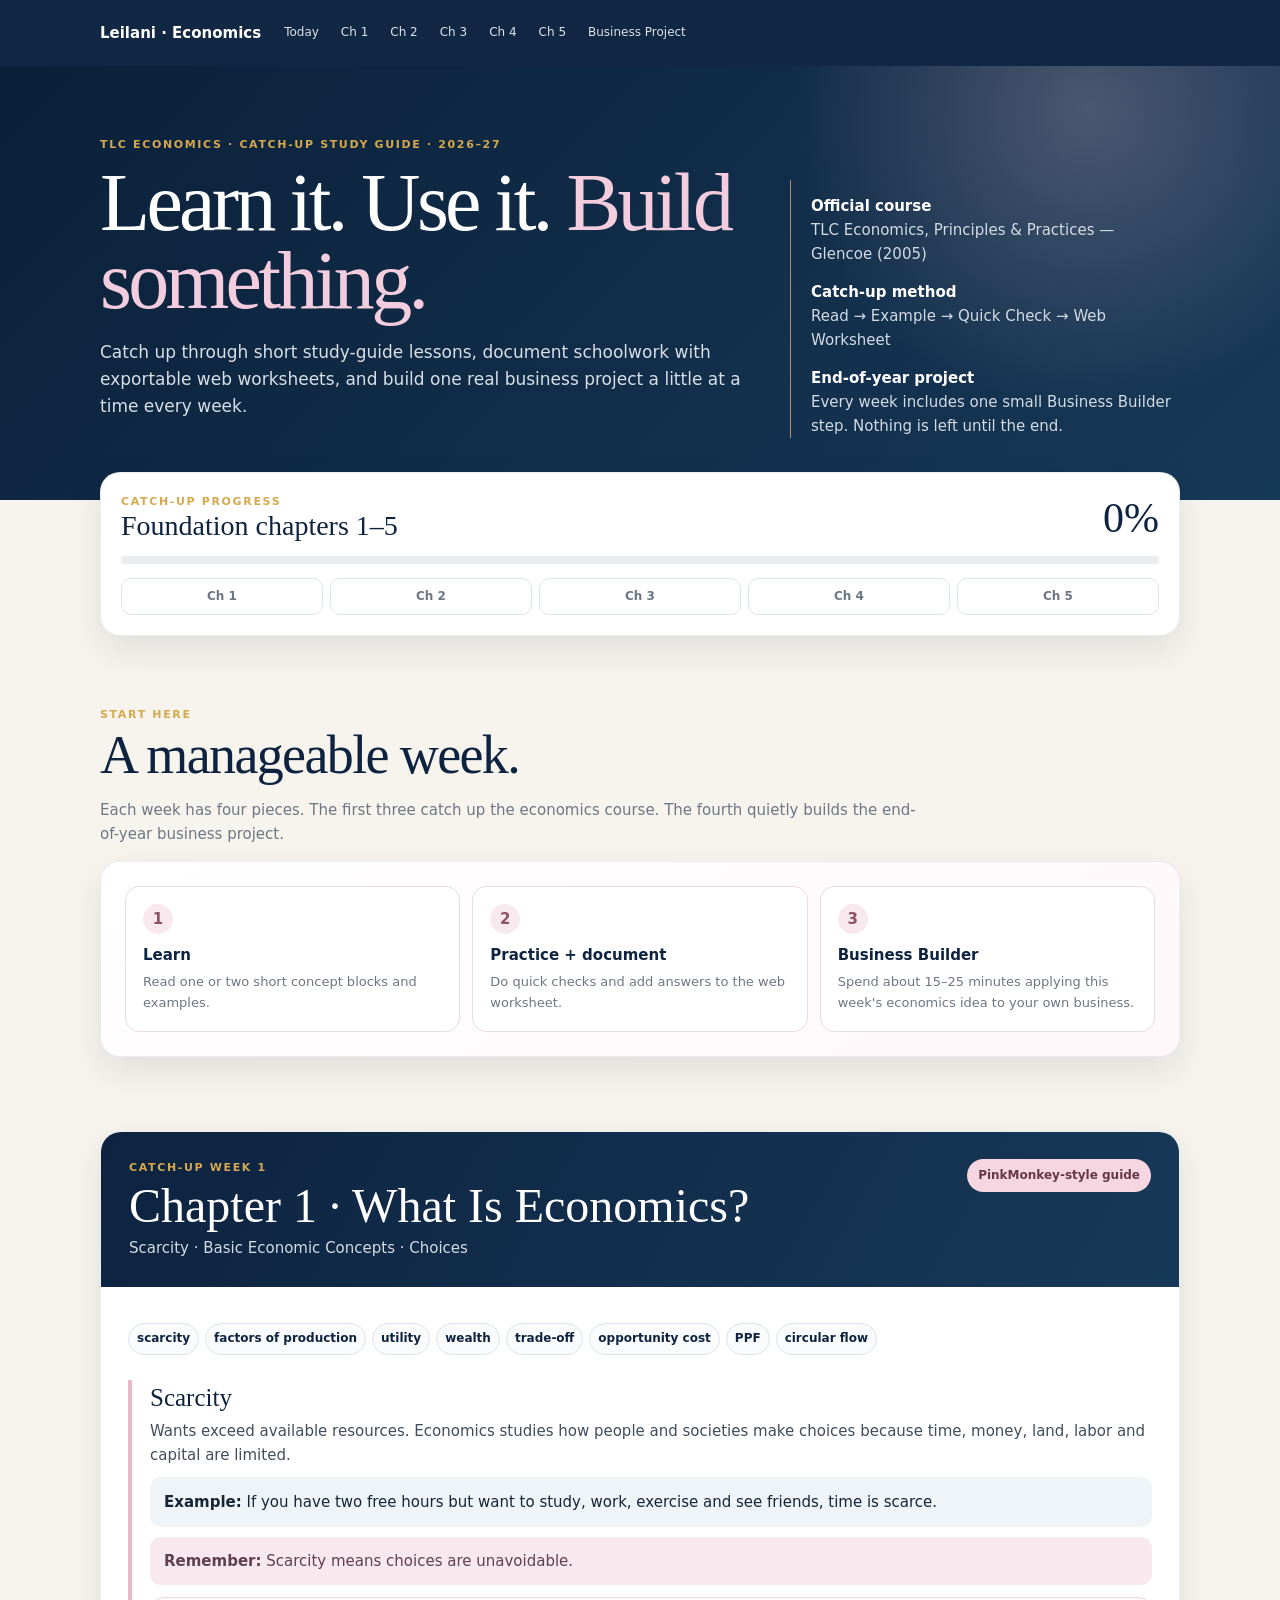
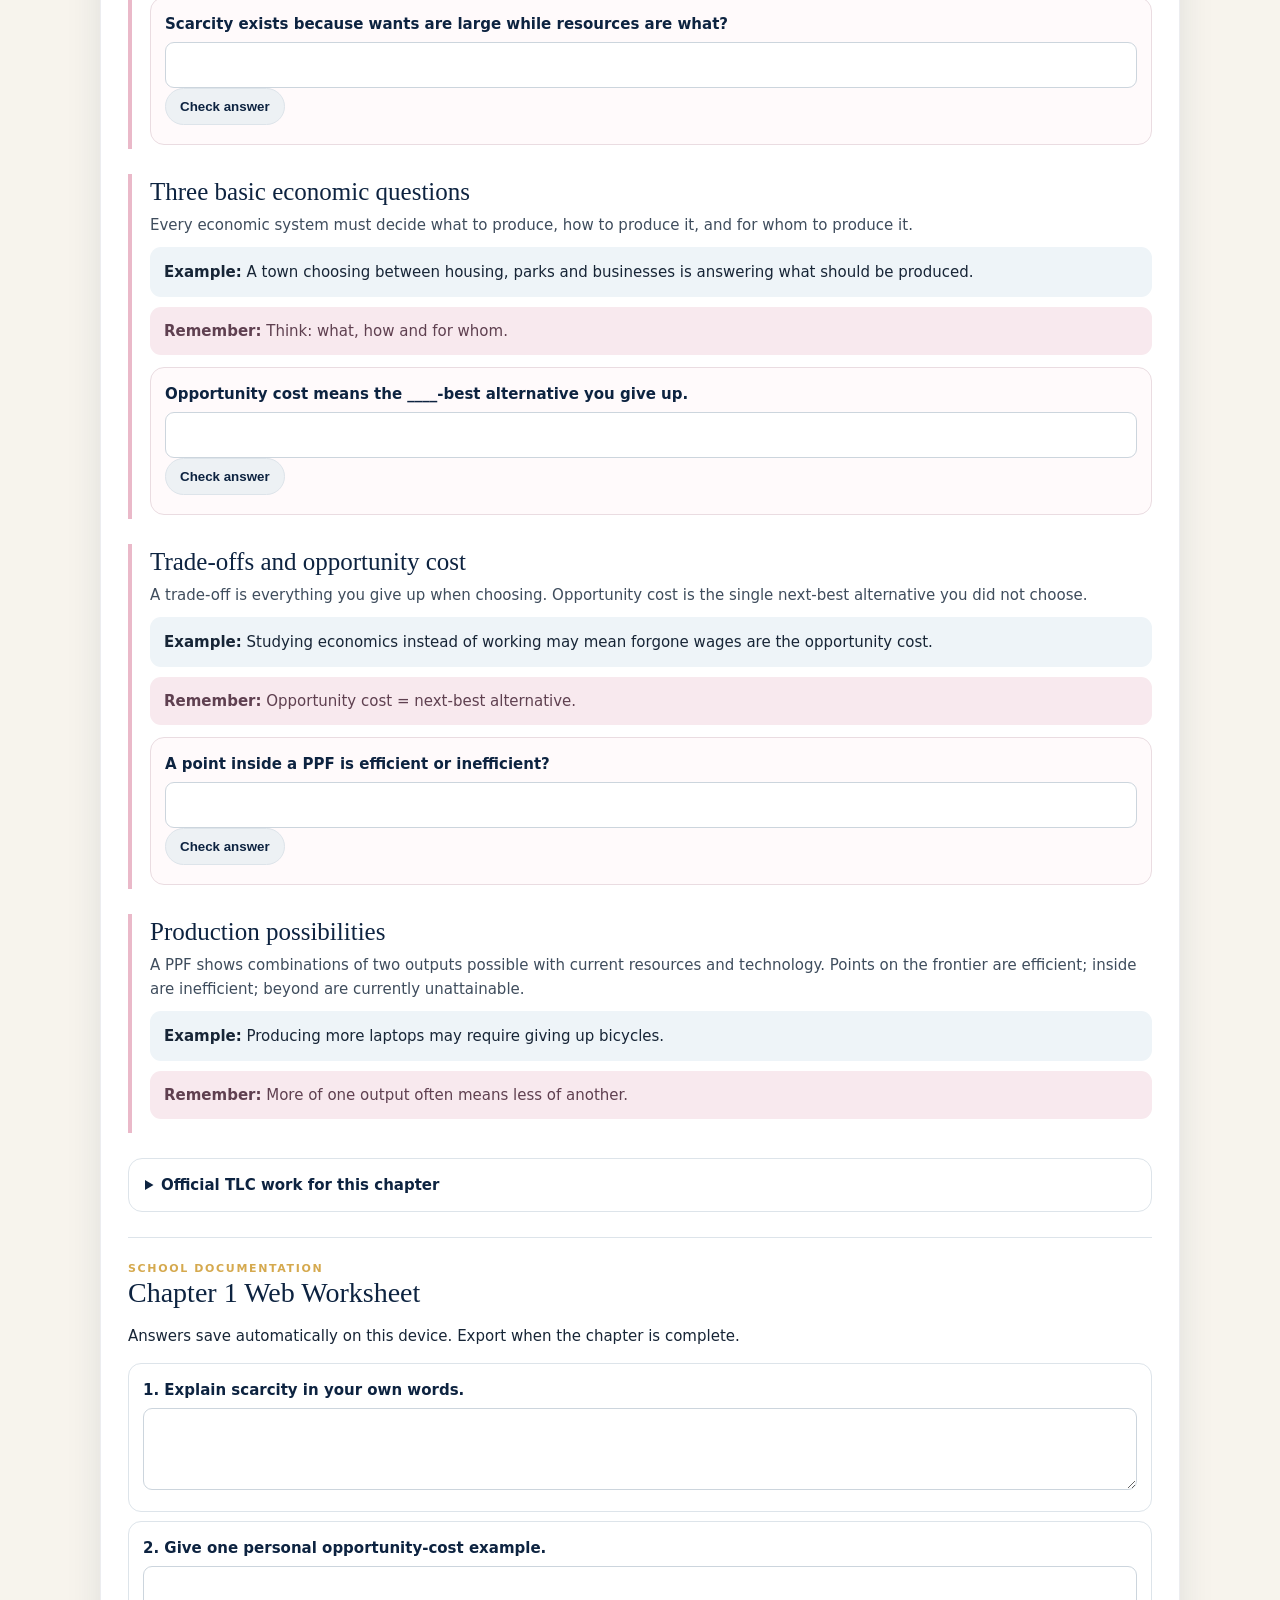
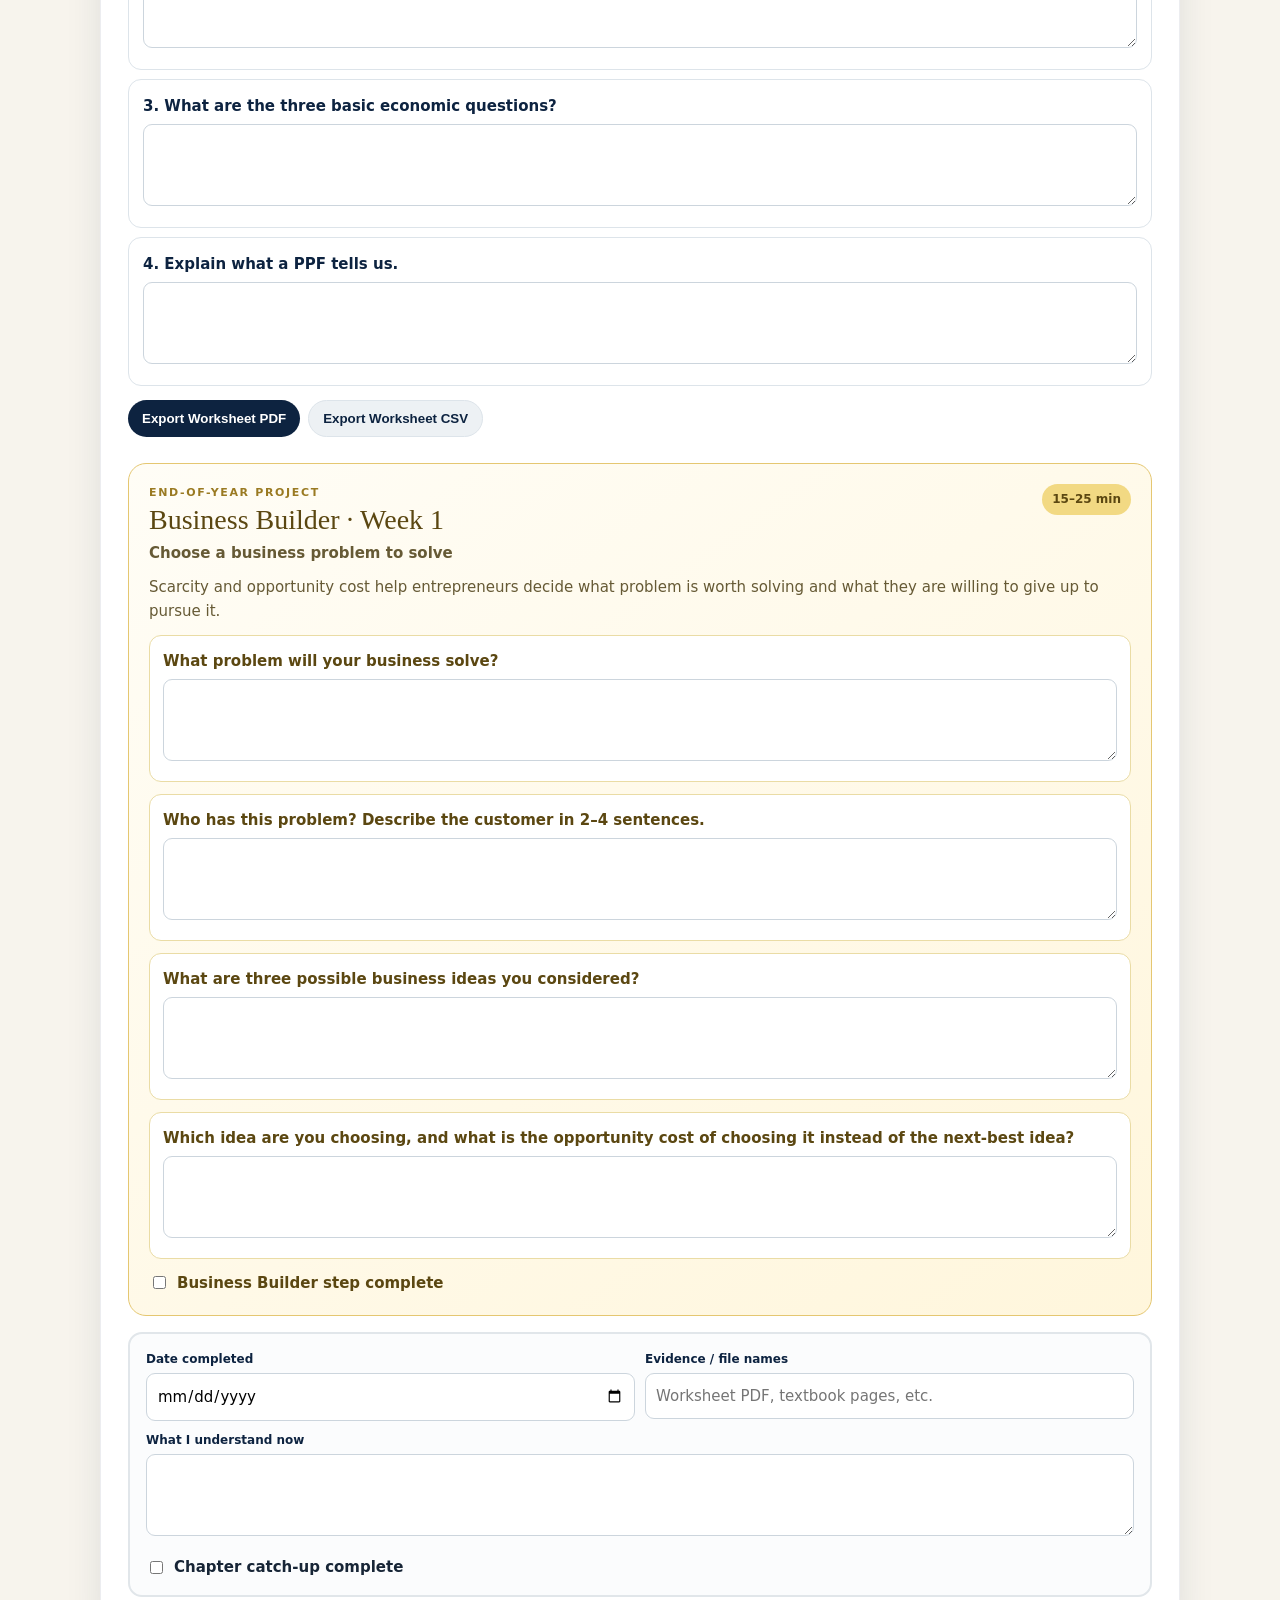
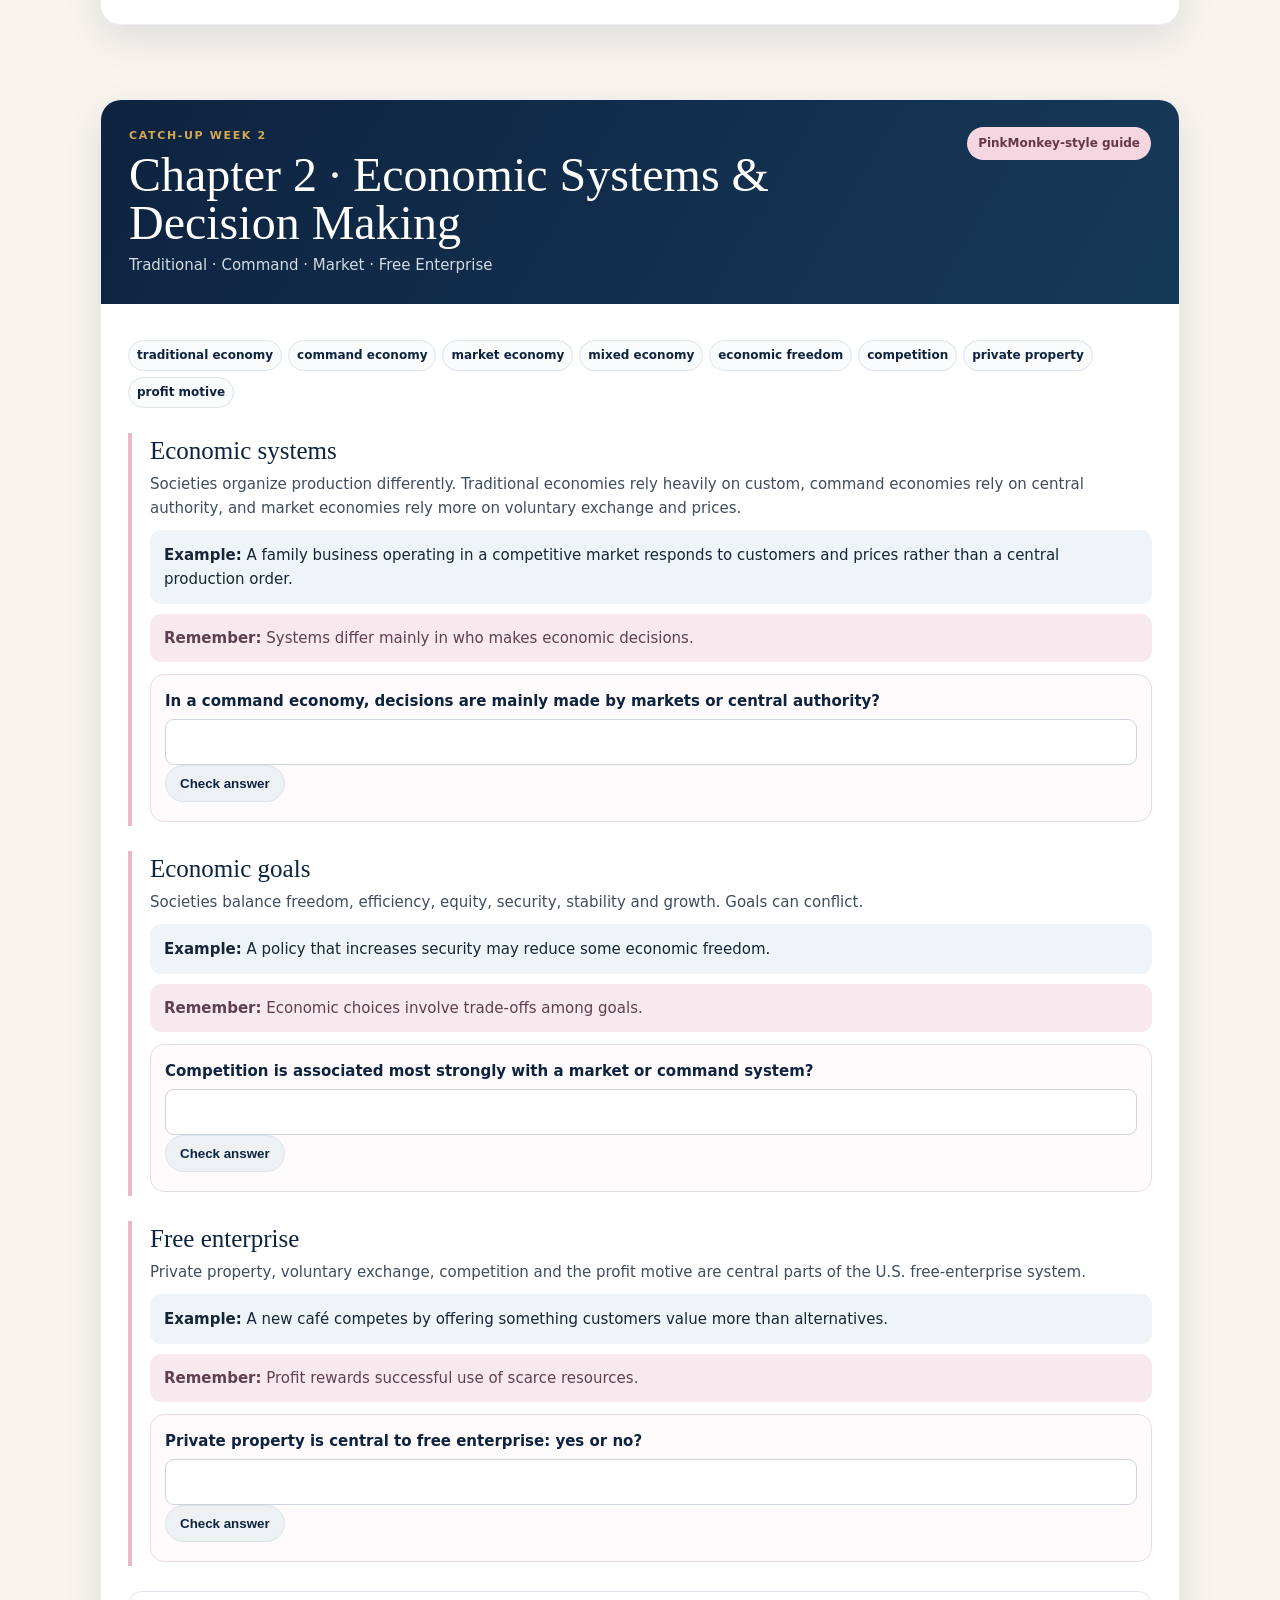
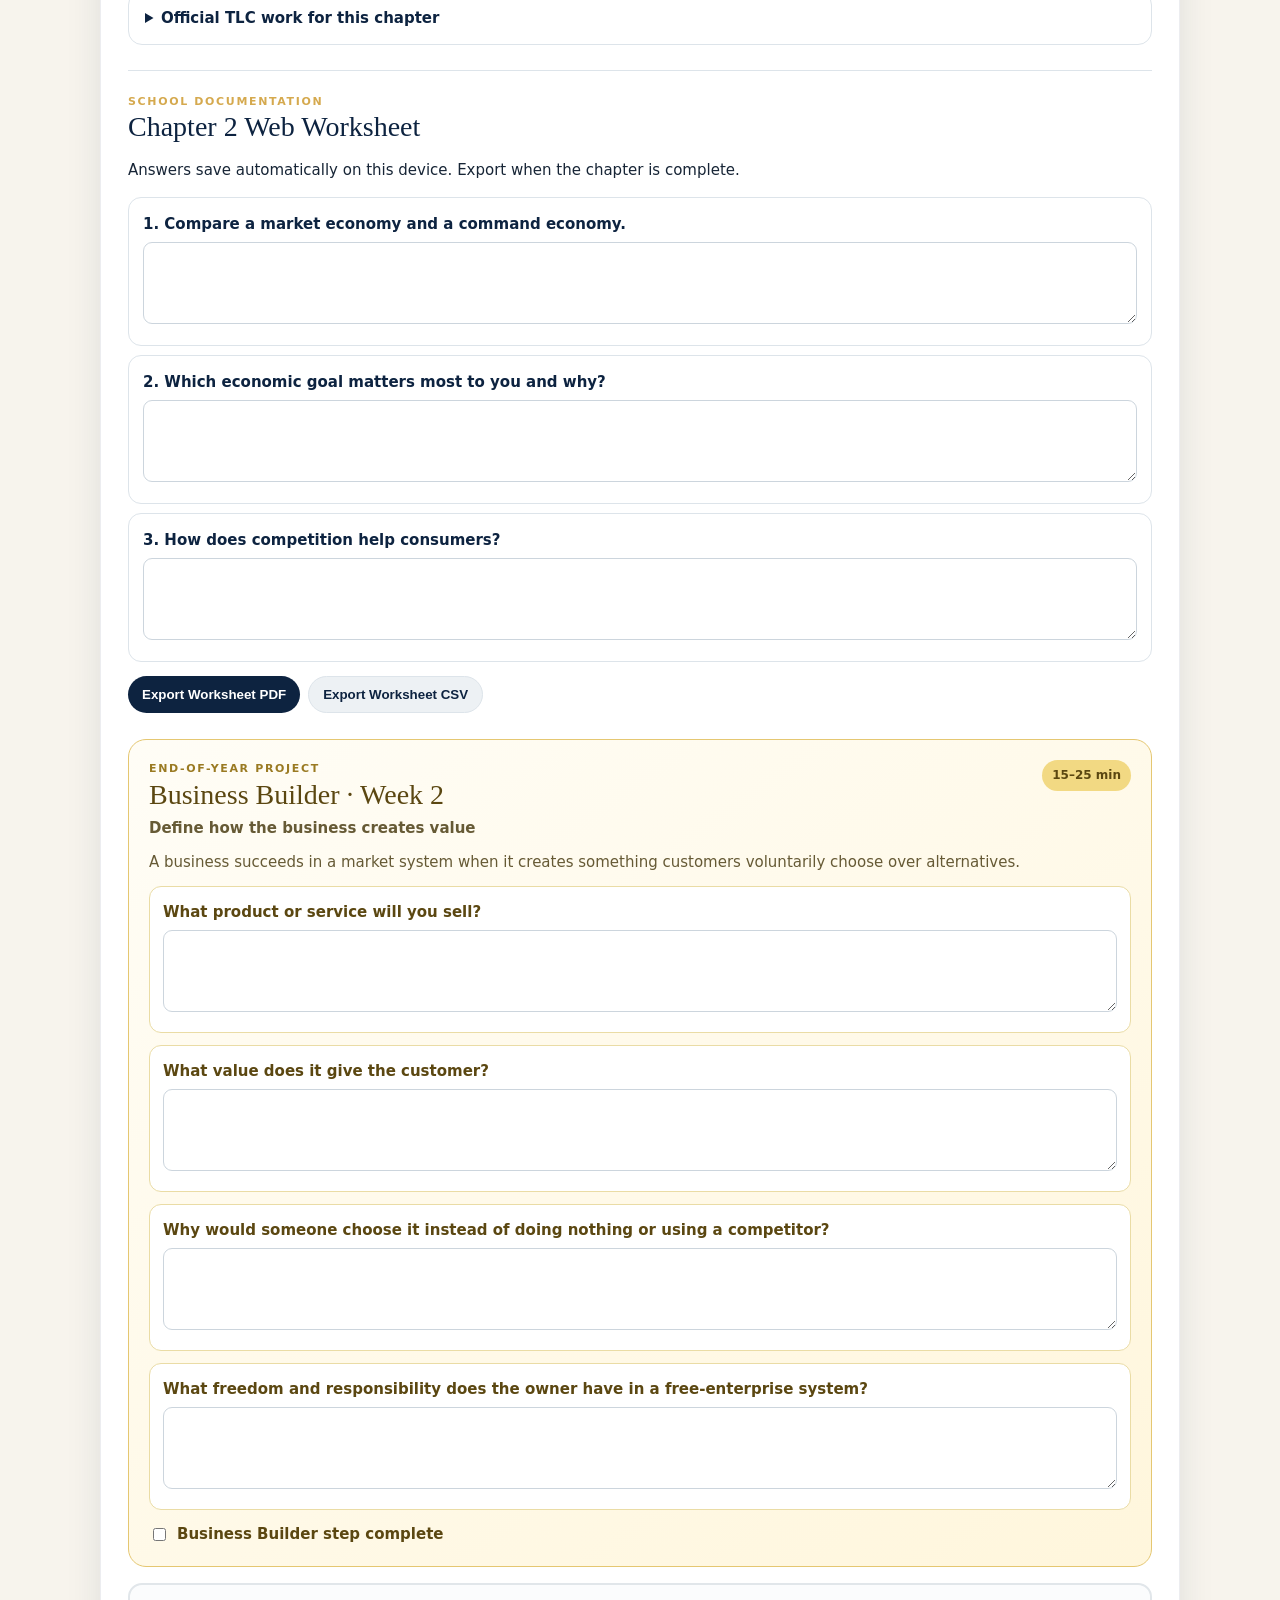
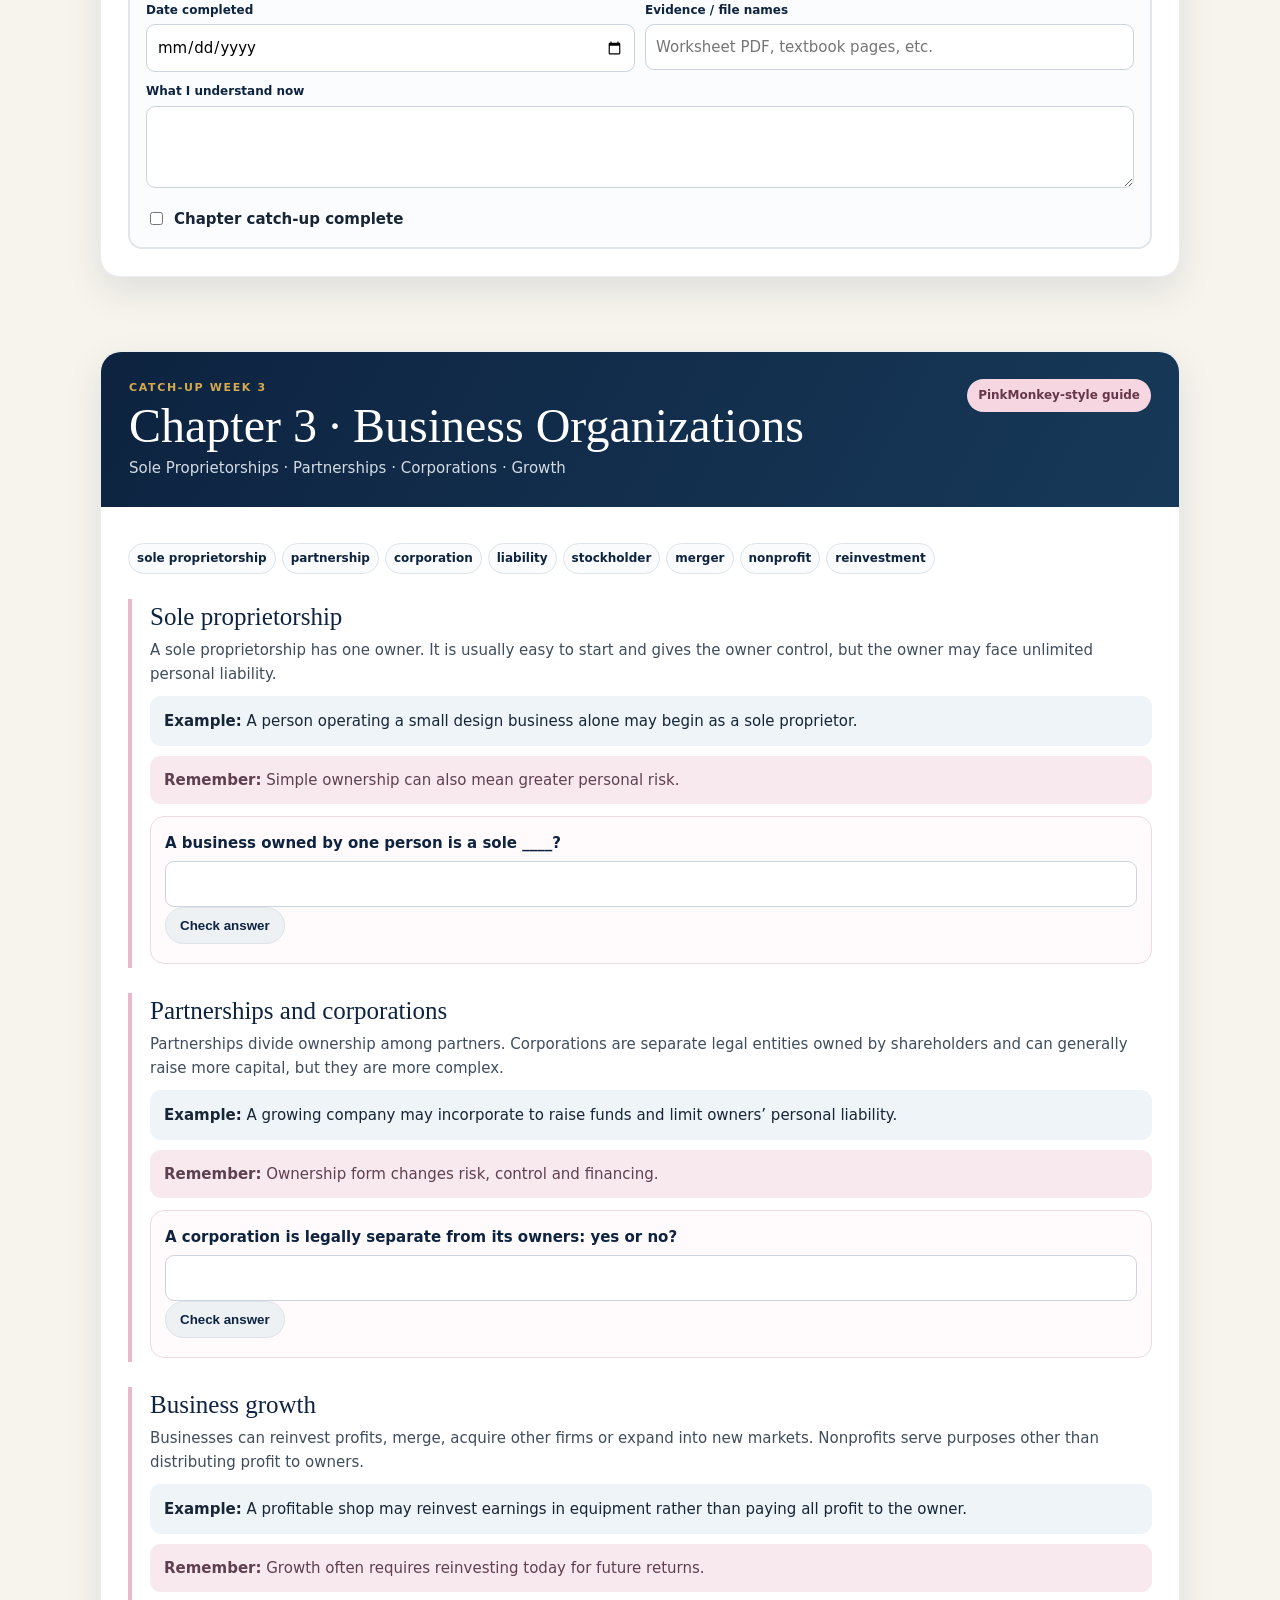
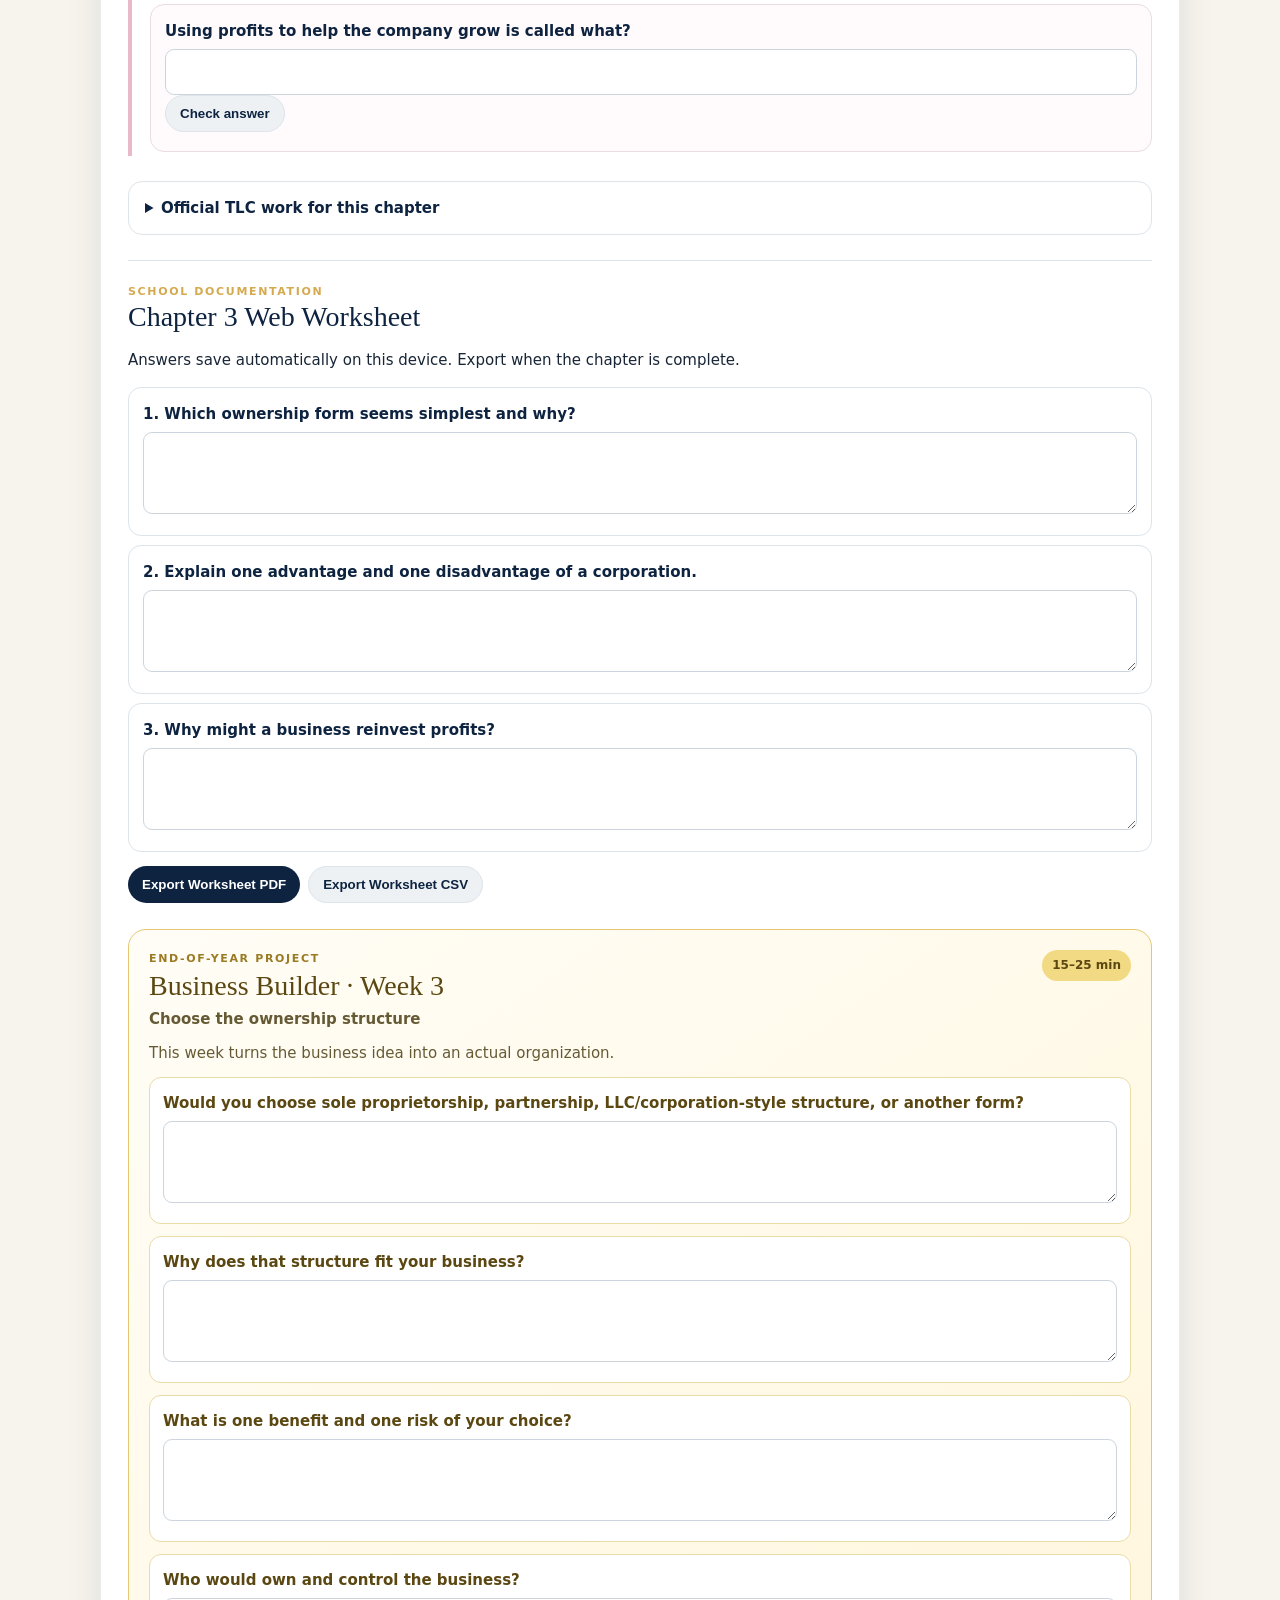
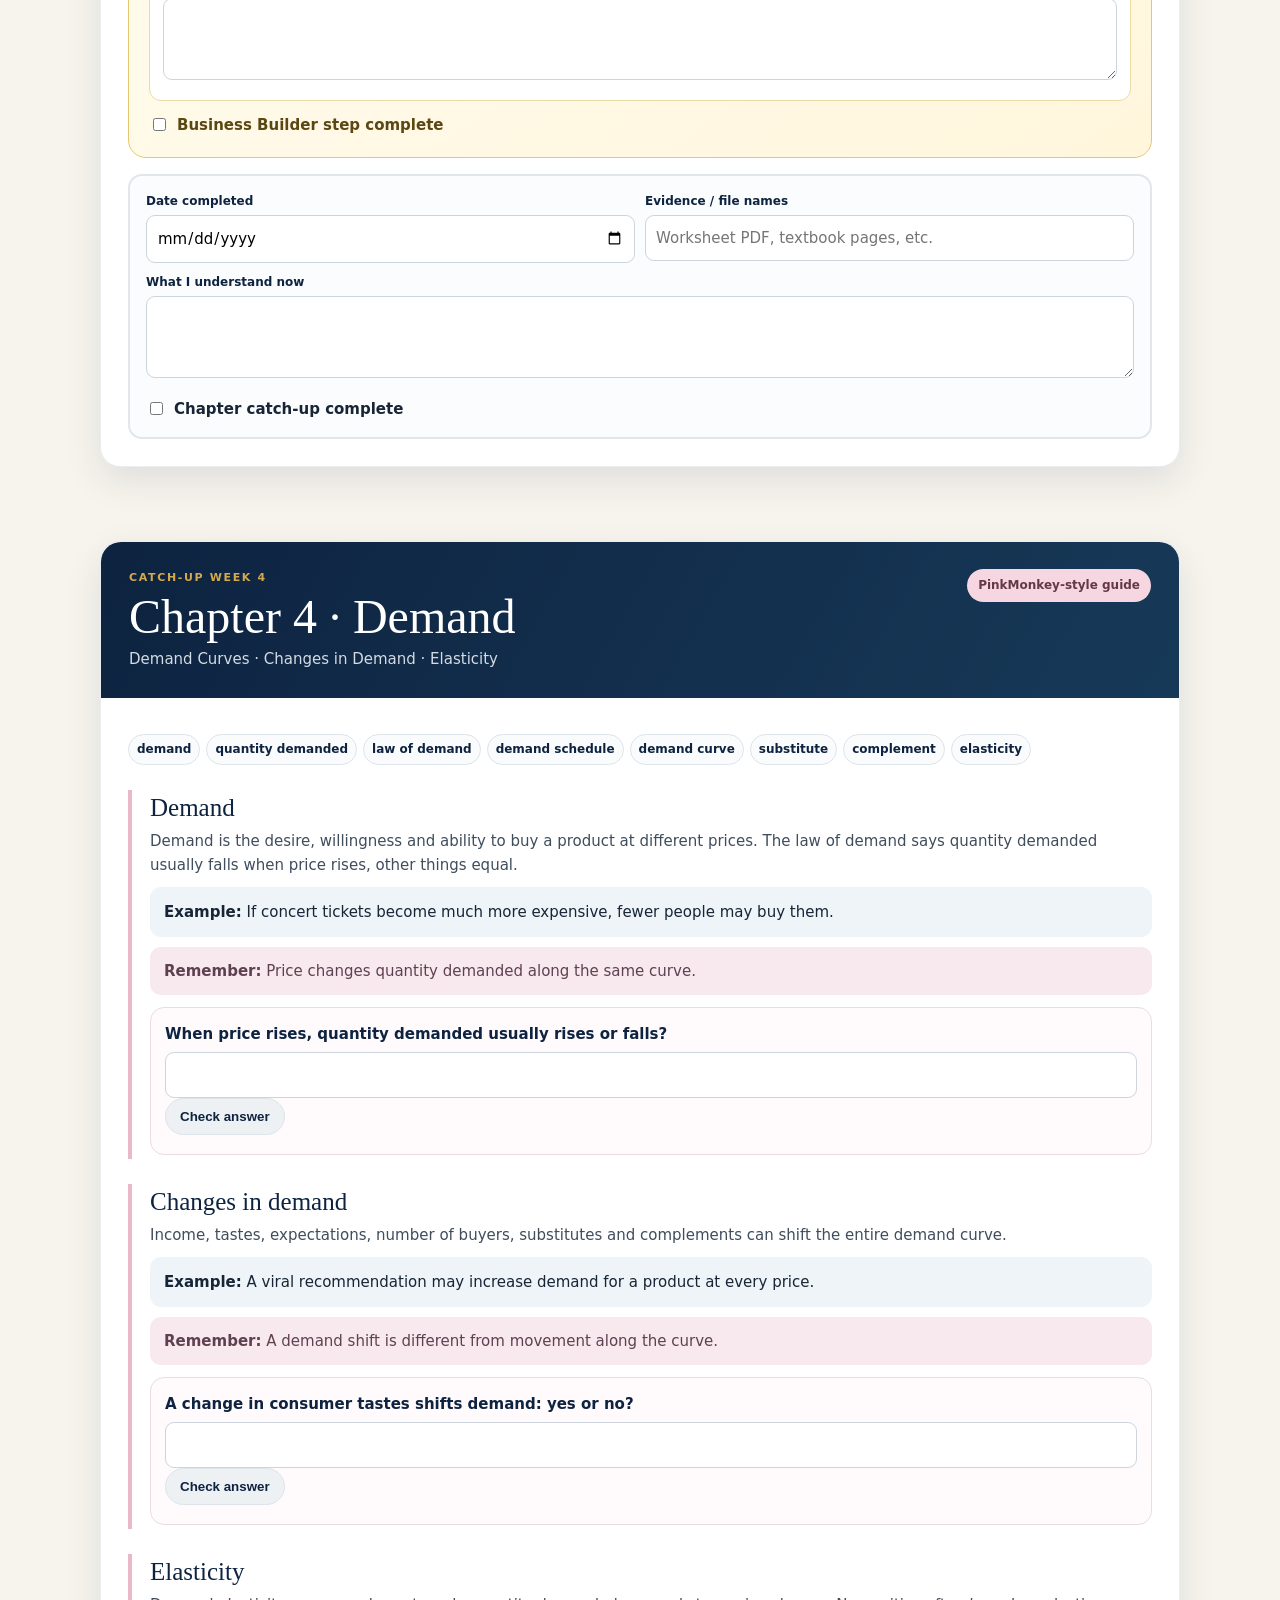
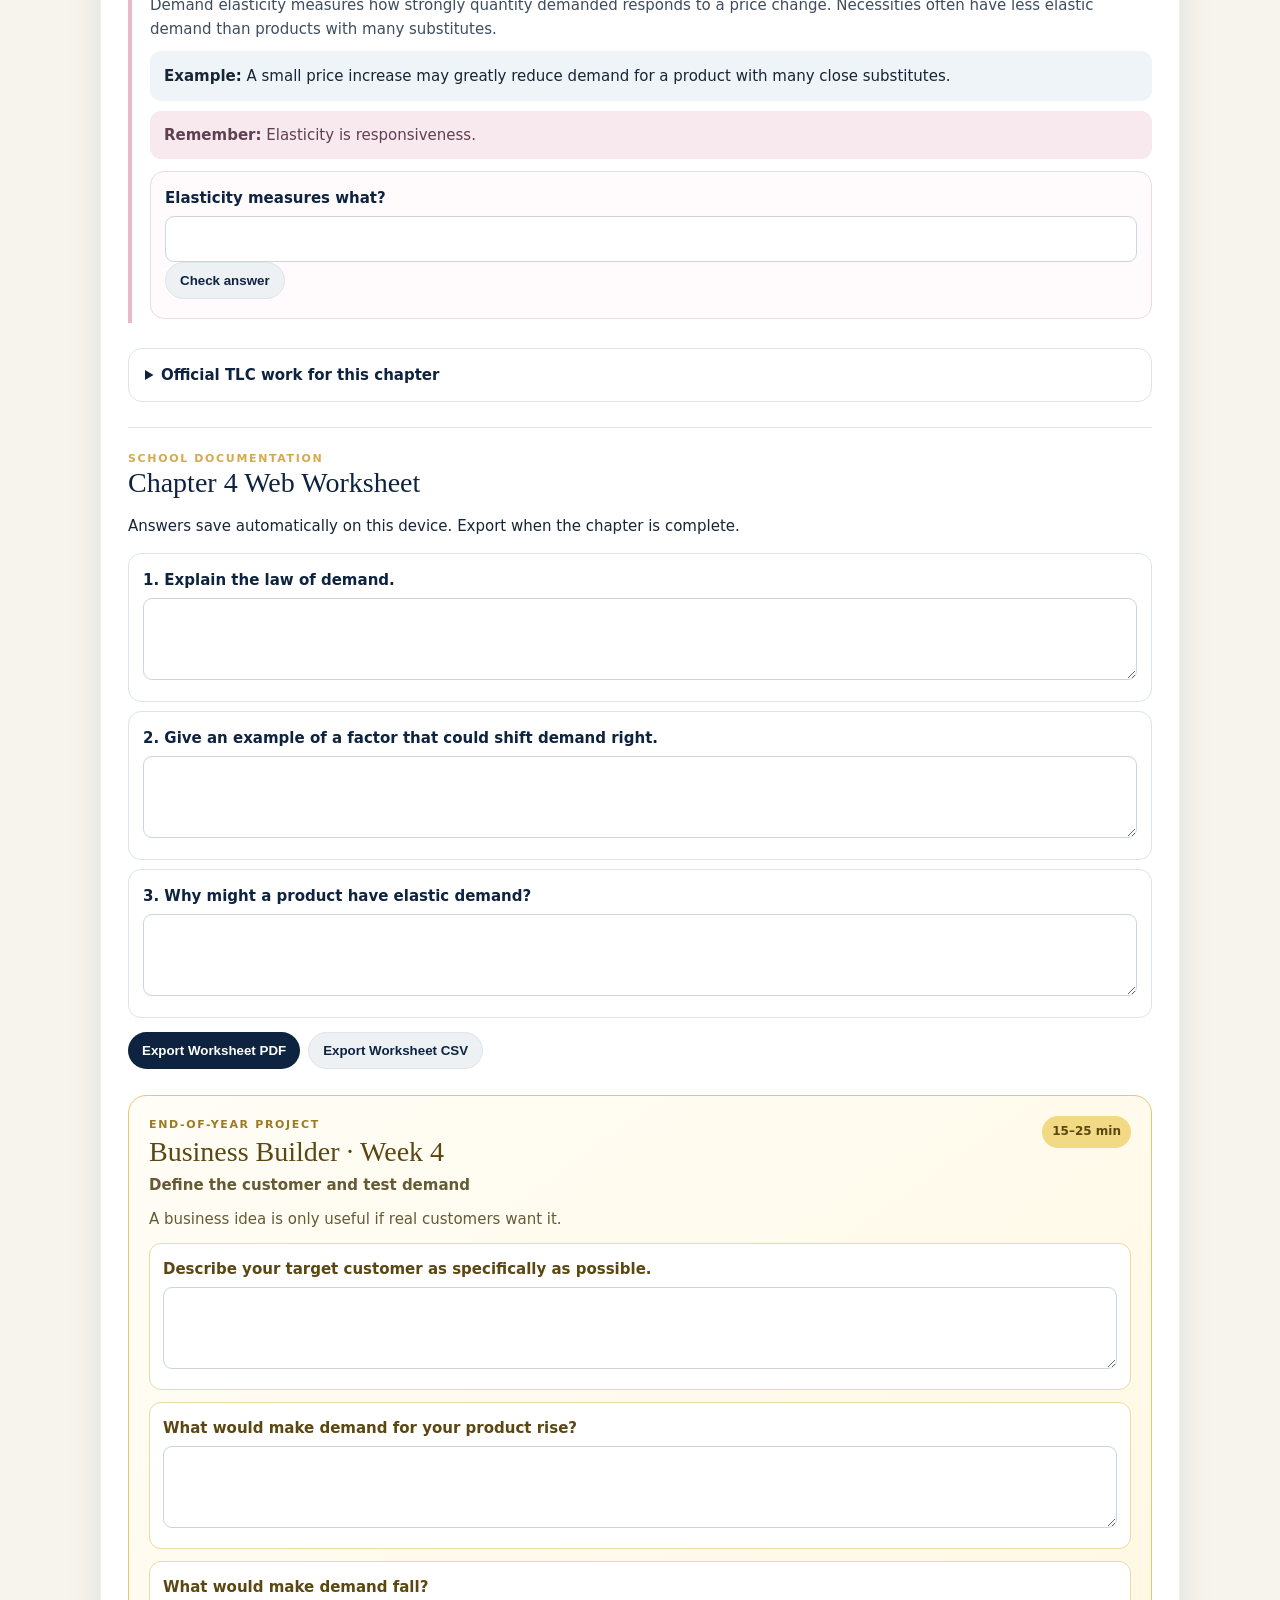
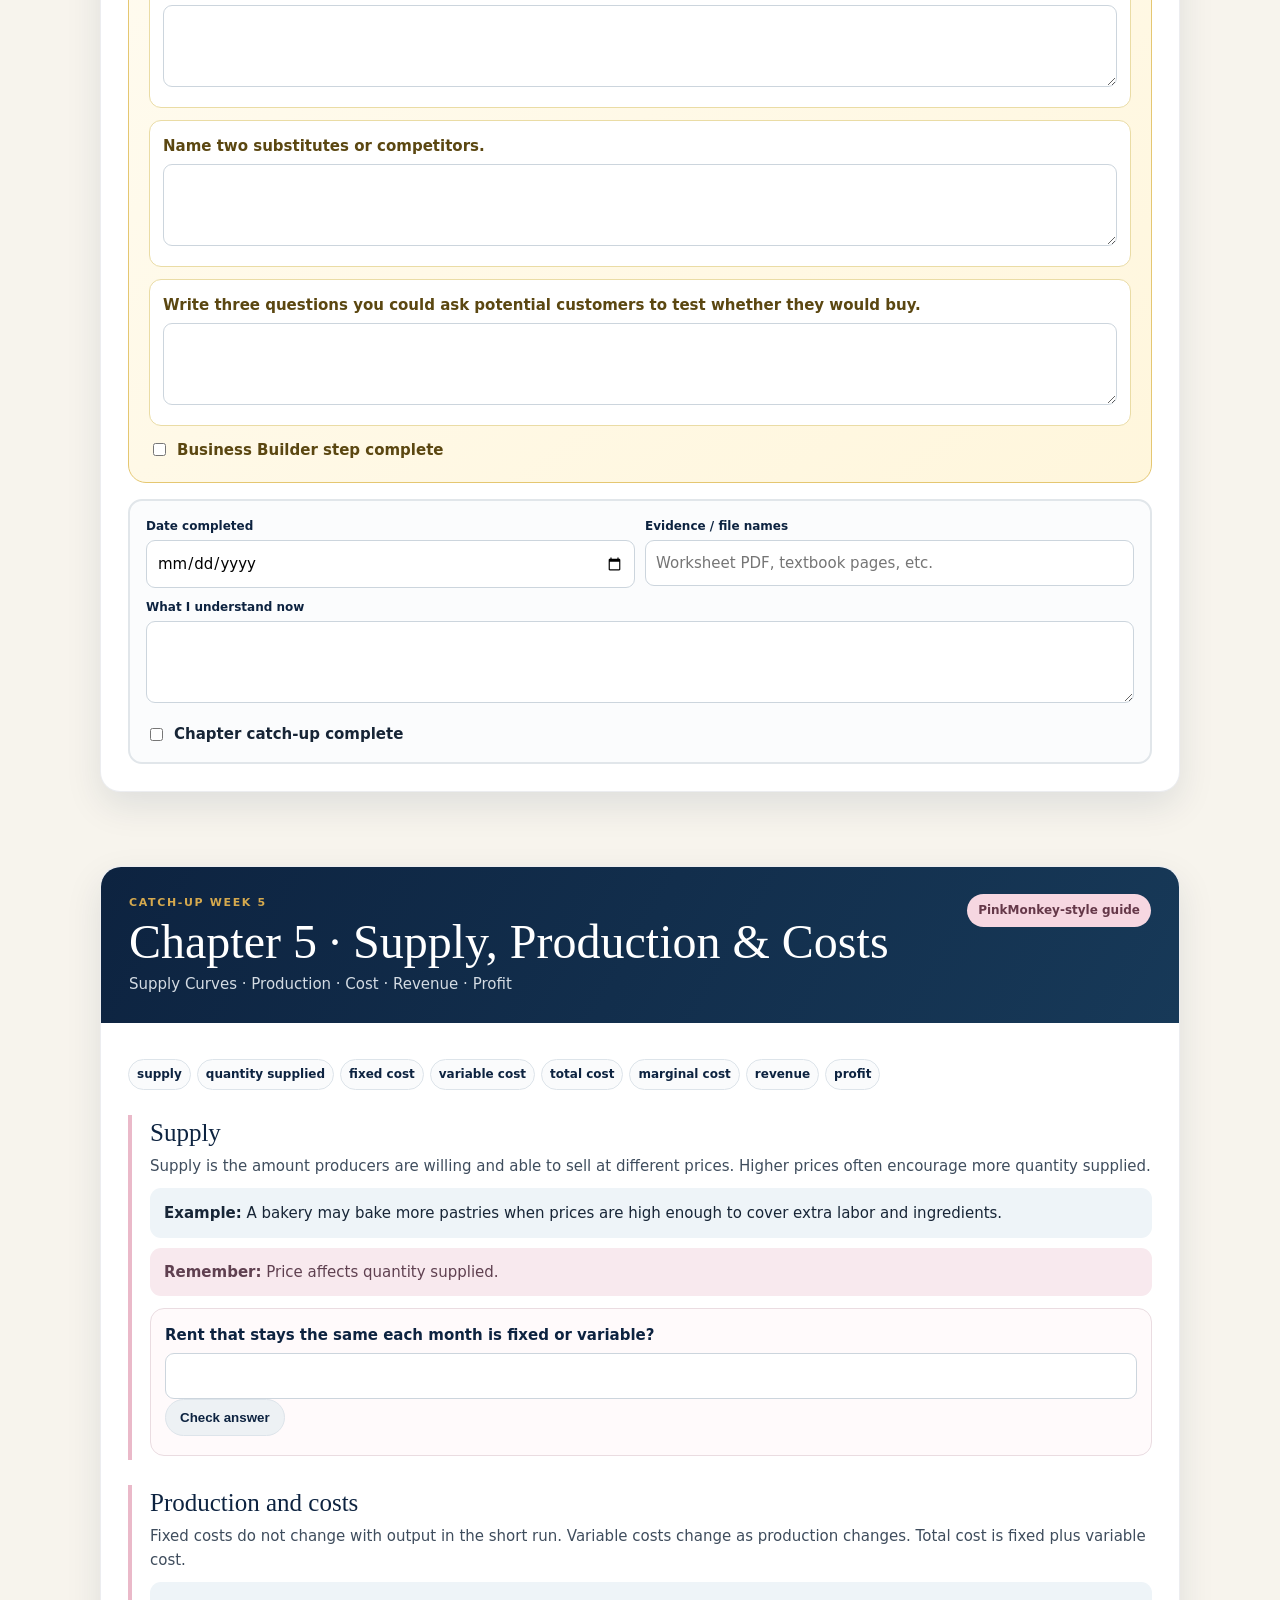
==== commit ee2a5f41: "Add weekly Business Builder capstone work to economics course" ====
--- a/microeconomics/index.html
+++ b/microeconomics/index.html
@@ -1,70 +1,42 @@
 <!-- Ready for GitHub Pages. -->
-<!doctype html><html lang="en"><head><meta charset="utf-8"><meta name="viewport" content="width=device-width,initial-scale=1"><title>Leilani Economics Catch-Up Guide</title><style>
-:root{--navy:#0d2340;--navy2:#173958;--gold:#d5a94e;--paper:#fff;--cream:#f7f4ed;--ink:#172536;--muted:#6d7784;--line:#dde4ea;--pink:#f8e9ee;--pink2:#f2ccd8;--green:#2c7859;--red:#a14343;--blue:#eef4f8;--shadow:0 14px 36px rgba(13,35,64,.10)}*{box-sizing:border-box}html{scroll-behavior:smooth;scroll-padding-top:72px}body{margin:0;background:var(--cream);color:var(--ink);font:15px/1.58 system-ui,-apple-system,Segoe UI,sans-serif}.wrap{width:min(1080px,calc(100% - 30px));margin:auto}nav{position:sticky;top:0;z-index:20;background:rgba(13,35,64,.98);color:#fff}.nav{height:66px;display:flex;align-items:center;gap:14px}.brand{font-weight:900;text-decoration:none;white-space:nowrap}.links{display:flex;gap:5px;overflow:auto;scrollbar-width:none}.links a{color:#dbe3ec;text-decoration:none;padding:7px 9px;border-radius:20px;font-size:12px;white-space:nowrap}.hero{background:radial-gradient(circle at 85% 10%,rgba(242,204,216,.25),transparent 26%),linear-gradient(135deg,#0b2039,#173958);color:#fff;padding:70px 0 62px}.heroGrid{display:grid;grid-template-columns:1.3fr .7fr;gap:40px;align-items:end}.eyebrow,.kicker{text-transform:uppercase;letter-spacing:.15em;font-size:11px;font-weight:900;color:var(--gold)}h1{font:500 clamp(42px,7vw,82px)/.96 Georgia,serif;letter-spacing:-.045em;margin:10px 0 18px}.hero h1 span{color:#f3cddd}.hero p{max-width:680px;color:#d7dfe7;font-size:17px}.heroNote{border-left:1px solid #b69058;padding-left:20px;color:#d2dbe4}.heroNote b{display:block;color:#fff;margin-top:14px}.card{background:#fff;border:1px solid rgba(13,35,64,.08);border-radius:20px;box-shadow:var(--shadow)}.progress{margin-top:-28px;position:relative}.pcard{padding:20px}.ptop{display:flex;justify-content:space-between;align-items:end}.pct{font:500 44px Georgia,serif;color:var(--navy)}.bar{height:8px;background:#e9edf0;border-radius:999px;overflow:hidden;margin:14px 0}.fill{height:100%;width:0;background:linear-gradient(90deg,var(--gold),#e8c578)}.chips{display:grid;grid-template-columns:repeat(5,1fr);gap:7px}.chip{border:1px solid var(--line);border-radius:10px;padding:8px;text-align:center;font-size:12px;font-weight:850;color:var(--muted)}.chip.done{background:var(--navy);color:#fff}.section{padding:72px 0 0}.sectionTitle{font:500 clamp(32px,5vw,54px)/1.04 Georgia,serif;color:var(--navy);margin:3px 0 10px;letter-spacing:-.03em}.intro{max-width:780px;color:var(--muted)}.today{padding:24px;background:linear-gradient(145deg,#fff,#fff8fa)}.todayGrid{display:grid;grid-template-columns:repeat(3,1fr);gap:12px}.todayTask{padding:17px;border:1px solid #eadce1;border-radius:14px;background:#fff}.num{display:grid;place-items:center;width:30px;height:30px;border-radius:50%;background:var(--pink);color:#8e5265;font-weight:900;margin-bottom:9px}.todayTask h3{font-size:15px;color:var(--navy);margin:0 0 5px}.todayTask p{font-size:13px;color:var(--muted);margin:0}.guide{padding-top:76px}.guideHead{padding:27px 28px;background:linear-gradient(120deg,var(--navy),var(--navy2));color:#fff;border-radius:20px 20px 0 0;display:flex;justify-content:space-between;gap:20px}.guideHead h2{font:500 clamp(30px,5vw,48px)/1 Georgia,serif;margin:6px 0}.guideHead p{margin:0;color:#d3dbe3}.badge{align-self:start;background:#f6d7e1;color:#653849;border-radius:999px;padding:7px 11px;font-size:12px;font-weight:900;white-space:nowrap}.body{padding:27px}.lesson{border-left:4px solid var(--pink2);padding:4px 0 4px 18px;margin:25px 0}.lesson:first-child{margin-top:0}.lesson h3{font:500 25px Georgia,serif;color:var(--navy);margin:0 0 7px}.lesson p{margin:7px 0;color:#3f4d5d}.remember{background:var(--pink);padding:12px 14px;border-radius:11px;margin:10px 0;color:#5f4050}.example{background:var(--blue);padding:13px 14px;border-radius:11px;margin:10px 0}.terms{display:flex;gap:6px;flex-wrap:wrap;margin-top:9px}.term{border:1px solid var(--line);background:#fafbfc;border-radius:999px;padding:5px 8px;font-size:12px;font-weight:800;color:var(--navy)}.quick{border:1px solid #eadce1;background:#fffafb;border-radius:14px;padding:14px;margin-top:12px}.quick label{font-weight:850;color:var(--navy);display:block;margin-bottom:6px}.quick input{width:100%;border:1px solid #cfd7df;border-radius:9px;padding:10px;font:inherit}.feedback{font-size:12px;font-weight:850;margin-top:5px}.ok{color:var(--green)}.bad{color:var(--red)}details{border:1px solid var(--line);border-radius:14px;margin:16px 0;background:#fff}summary{cursor:pointer;padding:14px 16px;font-weight:900;color:var(--navy)}details>div{padding:0 16px 16px}.tlc li{margin:6px 0}.worksheet{margin-top:26px;border-top:1px solid var(--line);padding-top:22px}.worksheet h3{font:500 28px Georgia,serif;color:var(--navy);margin:0 0 5px}.worksheet>p{color:var(--muted);margin:0 0 14px}.q{border:1px solid var(--line);border-radius:13px;padding:14px;margin:9px 0;background:#fff}.q label{font-weight:850;color:var(--navy);display:block;margin-bottom:6px}.q small{display:block;color:var(--muted);margin-bottom:7px}textarea,input[type=text],input[type=date]{width:100%;border:1px solid #ccd5dd;border-radius:9px;padding:10px;font:inherit;background:#fff}textarea{min-height:80px;resize:vertical}.buttons{display:flex;gap:8px;flex-wrap:wrap;margin-top:14px}.btn{border:0;border-radius:999px;padding:10px 14px;background:var(--navy);color:#fff;font-weight:850;cursor:pointer;text-decoration:none;display:inline-block}.btn.alt{background:#edf1f4;color:var(--navy);border:1px solid var(--line)}.btn.pink{background:#e8b9c8;color:#512f3d}.complete{border:2px solid #e1e6ea;border-radius:14px;padding:16px;margin-top:16px;background:#fbfcfd}.completeGrid{display:grid;grid-template-columns:1fr 1fr;gap:10px}.full{grid-column:1/-1}.field label{font-size:12px;font-weight:850;color:var(--navy);display:block;margin-bottom:4px}.phase{padding:21px}.phaseGrid{display:grid;grid-template-columns:repeat(2,1fr);gap:12px}.phaseItem{border:1px solid var(--line);border-radius:13px;padding:14px}.phaseItem h3{margin:0 0 4px;color:var(--navy);font-size:15px}.phaseItem p{margin:0;color:var(--muted);font-size:13px}.sourceNote{font-size:12px;color:var(--muted);margin-top:16px}footer{margin-top:70px;background:var(--navy);color:#cbd4dd;padding:30px 0}@media(max-width:800px){.heroGrid,.todayGrid,.phaseGrid{grid-template-columns:1fr}.chips{grid-template-columns:repeat(2,1fr)}.links{display:none}.guideHead,.ptop{display:block}.badge{display:inline-block;margin-top:12px}.completeGrid{grid-template-columns:1fr}.full{grid-column:auto}}@media print{nav,.hero,.progress,#today,#later,footer,.buttons,.quick .btn,details:not([open]){display:none!important}body{background:#fff}.guide{display:none!important;padding:0}.guide.printing{display:block!important}.card{box-shadow:none;border:0}.guideHead{background:#fff!important;color:#000;padding:0 0 15px;border-bottom:2px solid #000}.guideHead h2,.guideHead p{color:#000}.body{padding:15px 0}.lesson{page-break-inside:avoid}.worksheet{page-break-before:always}.q{page-break-inside:avoid}.badge{color:#000;background:#eee}}</style></head><body>
-<nav><div class="wrap nav"><a class="brand" href="#top">Leilani · Economics</a><div class="links"><a href="#today">Today</a><a href="#ch1">Ch 1</a><a href="#ch2">Ch 2</a><a href="#ch3">Ch 3</a><a href="#ch4">Ch 4</a><a href="#ch5">Ch 5</a><a href="#later">After Catch-Up</a></div></div></nav>
-<header class="hero" id="top"><div class="wrap heroGrid"><div><div class="eyebrow">TLC Economics · Catch-Up Study Guide · 2026–27</div><h1>Small lessons. <span>Real progress.</span></h1><p>The first five chapters are rewritten as concise study-guide lessons so you can catch up without staring at a wall of assignments. Learn one idea, see an example, check yourself, then document the work.</p></div><aside class="heroNote"><b>Official course</b>TLC Economics, Principles & Practices — Glencoe (2005)<b>Catch-up method</b>Read → Example → Quick Check → Web Worksheet → TLC evidence<b>Important</b>The TLC textbook assignments are preserved under each chapter, but collapsed so they do not overwhelm the page.</aside></div></header>
+<!doctype html>
+<html lang="en"><head><meta charset="utf-8"><meta name="viewport" content="width=device-width,initial-scale=1"><title>Leilani Economics Catch-Up + Business Builder</title>
+<style>
+:root{--navy:#0d2340;--navy2:#173958;--gold:#d5a94e;--cream:#f7f4ed;--paper:#fff;--ink:#172536;--muted:#6d7784;--line:#dde4ea;--pink:#f8e9ee;--pink2:#eab9c9;--blue:#eef4f8;--green:#2c7859;--red:#a14343;--biz:#fff6dc;--bizline:#e5c771;--shadow:0 14px 36px rgba(13,35,64,.10)}*{box-sizing:border-box}html{scroll-behavior:smooth;scroll-padding-top:72px}body{margin:0;background:var(--cream);color:var(--ink);font:15px/1.6 system-ui,-apple-system,Segoe UI,sans-serif}.wrap{width:min(1080px,calc(100% - 30px));margin:auto}nav{position:sticky;top:0;z-index:20;background:rgba(13,35,64,.98);color:#fff}.nav{height:66px;display:flex;align-items:center;gap:14px}.brand{font-weight:900;text-decoration:none;color:#fff;white-space:nowrap}.links{display:flex;gap:4px;overflow:auto;scrollbar-width:none}.links a{color:#dbe3ec;text-decoration:none;padding:7px 9px;border-radius:20px;font-size:12px;white-space:nowrap}.hero{background:radial-gradient(circle at 85% 10%,rgba(242,204,216,.25),transparent 26%),linear-gradient(135deg,#0b2039,#173958);color:#fff;padding:70px 0 62px}.heroGrid{display:grid;grid-template-columns:1.25fr .75fr;gap:40px;align-items:end}.eyebrow,.kicker{text-transform:uppercase;letter-spacing:.15em;font-size:11px;font-weight:900;color:var(--gold)}h1{font:500 clamp(42px,7vw,82px)/.96 Georgia,serif;letter-spacing:-.045em;margin:10px 0 18px}.hero h1 span{color:#f3cddd}.hero p{max-width:700px;color:#d7dfe7;font-size:17px}.heroNote{border-left:1px solid #b69058;padding-left:20px;color:#d2dbe4}.heroNote b{display:block;color:#fff;margin-top:14px}.card{background:#fff;border:1px solid rgba(13,35,64,.08);border-radius:20px;box-shadow:var(--shadow)}.progress{margin-top:-28px;position:relative}.pcard{padding:20px}.ptop{display:flex;justify-content:space-between;align-items:end}.pct{font:500 42px Georgia,serif;color:var(--navy)}.bar{height:8px;background:#e9edf0;border-radius:999px;overflow:hidden;margin:14px 0}.fill{height:100%;width:0;background:linear-gradient(90deg,var(--gold),#e8c578)}.chips{display:grid;grid-template-columns:repeat(5,1fr);gap:7px}.chip{border:1px solid var(--line);border-radius:10px;padding:8px;text-align:center;font-size:12px;font-weight:850;color:var(--muted)}.chip.done{background:var(--navy);color:#fff}.section{padding:70px 0 0}.sectionTitle{font:500 clamp(32px,5vw,54px)/1.04 Georgia,serif;color:var(--navy);margin:3px 0 10px;letter-spacing:-.03em}.intro{max-width:820px;color:var(--muted)}.today{padding:24px;background:linear-gradient(145deg,#fff,#fff8fa)}.todayGrid{display:grid;grid-template-columns:repeat(3,1fr);gap:12px}.todayTask{padding:17px;border:1px solid #eadce1;border-radius:14px;background:#fff}.num{display:grid;place-items:center;width:30px;height:30px;border-radius:50%;background:var(--pink);color:#8e5265;font-weight:900;margin-bottom:9px}.todayTask h3{font-size:15px;color:var(--navy);margin:0 0 5px}.todayTask p{font-size:13px;color:var(--muted);margin:0}.guide{padding-top:74px}.guideHead{padding:27px 28px;background:linear-gradient(120deg,var(--navy),var(--navy2));color:#fff;border-radius:20px 20px 0 0;display:flex;justify-content:space-between;gap:20px}.guideHead h2{font:500 clamp(30px,5vw,48px)/1 Georgia,serif;margin:6px 0}.guideHead p{margin:0;color:#d3dbe3}.badge{align-self:start;background:#f6d7e1;color:#653849;border-radius:999px;padding:7px 11px;font-size:12px;font-weight:900;white-space:nowrap}.body{padding:27px}.lesson{border-left:4px solid var(--pink2);padding:4px 0 4px 18px;margin:25px 0}.lesson h3{font:500 25px Georgia,serif;color:var(--navy);margin:0 0 7px}.lesson p{margin:7px 0;color:#3f4d5d}.remember{background:var(--pink);padding:12px 14px;border-radius:11px;margin:10px 0;color:#5f4050}.example{background:var(--blue);padding:13px 14px;border-radius:11px;margin:10px 0}.terms{display:flex;gap:6px;flex-wrap:wrap;margin-top:9px}.term{border:1px solid var(--line);background:#fafbfc;border-radius:999px;padding:5px 8px;font-size:12px;font-weight:800;color:var(--navy)}.quick{border:1px solid #eadce1;background:#fffafb;border-radius:14px;padding:14px;margin-top:12px}.quick label,.q label{font-weight:850;color:var(--navy);display:block;margin-bottom:6px}.feedback{font-size:12px;font-weight:850;margin-top:5px}.ok{color:var(--green)}.bad{color:var(--red)}details{border:1px solid var(--line);border-radius:14px;margin:16px 0;background:#fff}summary{cursor:pointer;padding:14px 16px;font-weight:900;color:var(--navy)}details>div{padding:0 16px 16px}.tlc li{margin:6px 0}.worksheet{margin-top:25px;border-top:1px solid var(--line);padding-top:22px}.worksheet h3{font:500 28px Georgia,serif;color:var(--navy);margin:0 0 5px}.q{border:1px solid var(--line);border-radius:13px;padding:14px;margin:9px 0;background:#fff}.q small{display:block;color:var(--muted);margin-bottom:7px}textarea,input[type=text],input[type=date]{width:100%;border:1px solid #ccd5dd;border-radius:9px;padding:10px;font:inherit;background:#fff}textarea{min-height:82px;resize:vertical}.biz{margin-top:26px;background:linear-gradient(145deg,#fffdf6,var(--biz));border:1px solid var(--bizline);border-radius:18px;padding:20px}.bizTop{display:flex;justify-content:space-between;gap:12px;align-items:start}.biz h3{font:500 28px Georgia,serif;color:#5b4711;margin:2px 0 5px}.biz p{margin:5px 0;color:#665a35}.bizTag{background:#f2d983;border-radius:999px;padding:6px 10px;font-weight:900;font-size:12px;color:#5b4711;white-space:nowrap}.bizPrompt{background:#fff;border:1px solid #eadca5;border-radius:12px;padding:13px;margin-top:12px}.bizPrompt label{display:block;font-weight:850;color:#5b4711;margin-bottom:6px}.buttons{display:flex;gap:8px;flex-wrap:wrap;margin-top:14px}.btn{border:0;border-radius:999px;padding:10px 14px;background:var(--navy);color:#fff;font-weight:850;cursor:pointer;text-decoration:none;display:inline-block}.btn.alt{background:#edf1f4;color:var(--navy);border:1px solid var(--line)}.btn.gold{background:#d9b65d;color:#392c0a}.complete{border:2px solid #e1e6ea;border-radius:14px;padding:16px;margin-top:16px;background:#fbfcfd}.completeGrid{display:grid;grid-template-columns:1fr 1fr;gap:10px}.full{grid-column:1/-1}.field label{font-size:12px;font-weight:850;color:var(--navy);display:block;margin-bottom:4px}.roadmap{padding:24px}.roadGrid{display:grid;grid-template-columns:repeat(2,1fr);gap:12px}.road{border:1px solid var(--line);border-radius:14px;padding:15px;background:#fff}.road b{color:var(--navy)}.road small{display:block;color:var(--muted);margin-top:4px}.road .bizmini{margin-top:10px;padding:9px 10px;background:var(--biz);border-radius:9px;color:#5b4711;font-size:13px}.sourceNote{font-size:12px;color:var(--muted);margin-top:16px}footer{margin-top:70px;background:var(--navy);color:#cbd4dd;padding:30px 0}@media(max-width:800px){.heroGrid,.todayGrid,.roadGrid{grid-template-columns:1fr}.chips{grid-template-columns:repeat(2,1fr)}.links{display:none}.guideHead,.ptop,.bizTop{display:block}.badge,.bizTag{display:inline-block;margin-top:10px}.completeGrid{grid-template-columns:1fr}.full{grid-column:auto}}@media print{nav,.hero,.progress,#today,#roadmap,footer,.buttons,.quick button{display:none!important}body{background:#fff}.guide{display:none!important;padding:0}.guide.printing{display:block!important}.card{box-shadow:none;border:0}.guideHead{background:#fff!important;color:#000;padding:0 0 15px;border-bottom:2px solid #000}.guideHead h2,.guideHead p{color:#000}.body{padding:15px 0}.worksheet{page-break-before:always}.biz{page-break-inside:avoid}}
+</style></head><body>
+<nav><div class="wrap nav"><a class="brand" href="#top">Leilani · Economics</a><div class="links"><a href="#today">Today</a><a href="#ch1">Ch 1</a><a href="#ch2">Ch 2</a><a href="#ch3">Ch 3</a><a href="#ch4">Ch 4</a><a href="#ch5">Ch 5</a><a href="#roadmap">Business Project</a></div></div></nav>
+<header class="hero" id="top"><div class="wrap heroGrid"><div><div class="eyebrow">TLC Economics · Catch-Up Study Guide · 2026–27</div><h1>Learn it. Use it. <span>Build something.</span></h1><p>Catch up through short study-guide lessons, document schoolwork with exportable web worksheets, and build one real business project a little at a time every week.</p></div><aside class="heroNote"><b>Official course</b>TLC Economics, Principles & Practices — Glencoe (2005)<b>Catch-up method</b>Read → Example → Quick Check → Web Worksheet<b>End-of-year project</b>Every week includes one small Business Builder step. Nothing is left until the end.</aside></div></header>
 <div class="progress"><div class="wrap"><div class="card pcard"><div class="ptop"><div><div class="kicker">Catch-up progress</div><div style="font:500 28px Georgia,serif;color:var(--navy)">Foundation chapters 1–5</div></div><div class="pct" id="pct">0%</div></div><div class="bar"><div class="fill" id="fill"></div></div><div class="chips" id="chips"></div></div></div></div>
-<section class="section" id="today"><div class="wrap"><div class="kicker">Start here</div><h2 class="sectionTitle">Only three things today.</h2><p class="intro">Do not try to finish the backlog in one sitting. Work through the next unfinished chapter in short blocks and stop when the three tasks are complete.</p><div class="card today"><div class="todayGrid"><div class="todayTask"><div class="num">1</div><h3>Learn one concept block</h3><p>Read 1–2 short study-guide sections below. Aim for understanding, not memorizing every word.</p></div><div class="todayTask"><div class="num">2</div><h3>Do the quick checks</h3><p>Answer immediately after the concept. Correct mistakes while the idea is still fresh.</p></div><div class="todayTask"><div class="num">3</div><h3>Complete part of the web worksheet</h3><p>Your responses save automatically. Export a PDF/CSV when the chapter is finished for school documentation.</p></div></div></div></div></section>
+<section class="section" id="today"><div class="wrap"><div class="kicker">Start here</div><h2 class="sectionTitle">A manageable week.</h2><p class="intro">Each week has four pieces. The first three catch up the economics course. The fourth quietly builds the end-of-year business project.</p><div class="card today"><div class="todayGrid"><div class="todayTask"><div class="num">1</div><h3>Learn</h3><p>Read one or two short concept blocks and examples.</p></div><div class="todayTask"><div class="num">2</div><h3>Practice + document</h3><p>Do quick checks and add answers to the web worksheet.</p></div><div class="todayTask"><div class="num">3</div><h3>Business Builder</h3><p>Spend about 15–25 minutes applying this week's economics idea to your own business.</p></div></div></div></div></section>
 <main id="app"></main>
-<section class="section" id="later"><div class="wrap"><div class="kicker">After the foundation catch-up</div><h2 class="sectionTitle">Then return to the remaining TLC modules.</h2><p class="intro">Once Chapters 1–5 are comfortable, the course transitions back to the normal sequence. We are not asking Leilani to absorb all of this right now.</p><div class="card phase"><div class="phaseGrid"><div class="phaseItem"><h3>Chapters 6–7 · Prices & Market Structures</h3><p>Prices as signals, market efficiency, competition, monopoly, oligopoly, and market failures.</p></div><div class="phaseItem"><h3>Chapter 8 · Labor & Wages</h3><p>Labor movement, unions, collective bargaining, wage determination, employment trends.</p></div><div class="phaseItem"><h3>Chapters 9–10 · Taxes & Government Spending</h3><p>Taxation, federal/state/local revenue, government spending, deficits and debt.</p></div><div class="phaseItem"><h3>Chapter 11 · Money & Banking</h3><p>Functions of money, early banking, monetary standards, modern banking and deposit institutions.</p></div></div></div></div></section>
-<footer><div class="wrap"><b>Leilani's TLC Economics Catch-Up Guide</b><br>Glencoe Economics: Principles and Practices · School year 2026–27</div></footer>
+<section class="section" id="roadmap"><div class="wrap"><div class="kicker">End-of-year capstone</div><h2 class="sectionTitle">Business Builder roadmap.</h2><p class="intro">These steps continue after the catch-up chapters. By the end of the year, Leilani will already have the content for her business plan, financial workbook, and final pitch deck.</p><div class="card roadmap"><div class="roadGrid" id="roadGrid"></div><div class="buttons"><button class="btn gold" onclick="exportBusiness()">Export Business Project Progress</button></div></div></div></section>
+<footer><div class="wrap"><b>Leilani's TLC Economics Catch-Up Guide + Business Builder</b><br>Glencoe Economics: Principles and Practices · School year 2026–27</div></footer>
 <script>
-const C=[
-{id:'ch1',num:1,title:'What Is Economics?',subtitle:'Scarcity · Basic Economic Concepts · Choices',terms:['scarcity','factors of production','utility','wealth','trade-off','opportunity cost','production possibilities frontier','circular flow'],lessons:[
-['Scarcity: the problem behind economics','People want more goods, services, time, and opportunities than available resources can provide. That condition is scarcity. Economics studies how people and societies make choices when resources are limited.','If you have two free hours but want to study, work, exercise, and see friends, time is scarce even though it is not “rare.”','Scarcity means choices are unavoidable.'],
-['The three basic economic questions','Every economic system must answer three questions: What should be produced? How should it be produced? For whom should it be produced? The answers determine how scarce resources are allocated.','A town with limited land may choose between housing, parks, or businesses. That is a “what to produce” decision.','Think: what, how, and for whom.'],
-['Value, utility, and wealth','Utility is the usefulness or satisfaction a good or service provides. Value reflects how much something is worth in exchange. Wealth includes products that are tangible, useful, scarce, and transferable. Price and usefulness are related, but they are not the same thing.','Water is extremely useful, but where it is abundant its price can be low.','Utility is usefulness; value is exchange worth.'],
-['Trade-offs and opportunity cost','A trade-off is every alternative you give up when you choose. Opportunity cost is narrower: it is the single next-best alternative you did not choose.','If Leilani studies economics instead of working a paid shift, the forgone wages may be the opportunity cost.','Opportunity cost = next-best alternative, not every alternative.'],
-['Production possibilities and decision making','A production possibilities frontier (PPF) shows combinations of two outputs possible with current resources and technology. Points on the frontier are efficient; inside are inefficient; beyond are currently unattainable. Cost-benefit thinking compares the added benefit of a choice with its added cost.','If producing more laptops requires producing fewer bicycles, the sacrificed bicycles show opportunity cost.','Good decisions compare marginal benefit with marginal cost.'],
-['Circular flow','In a simplified market economy, households provide factors of production to firms and receive income. Firms provide goods and services to households and receive spending. Product and factor markets connect the two groups.','A household supplies labor to a restaurant; the restaurant pays wages. The household may then buy a meal from that restaurant.','Resources and money move in opposite directions around the circular flow.']],
-quick:[['Scarcity exists because wants are unlimited while resources are what?','limited','Scarcity comes from limited resources.'],['The next-best alternative you give up is called what?','opportunity cost','Two words.'],['A point inside a PPF is efficient or inefficient?','inefficient','Resources are not fully used.'],['Households supply labor to firms in the product market or factor market?','factor market','Firms purchase productive resources there.']],
-ws:[['Explain scarcity in your own words.','Use an example from everyday life.'],['Name the three basic economic questions every society must answer.','Write all three.'],['Describe a personal trade-off and identify the opportunity cost.','Be specific about the next-best alternative.'],['Explain the difference between an efficient and inefficient point on a PPF.','Use the idea of resource use.'],['Describe one flow from households to firms and one flow from firms to households.','Use the circular-flow model.']],
-tlc:['Read Section 1: Scarcity and the Science of Economics, pp. 5–10.','Section 1 Assessment, p. 10 — questions 4–7.','Read Section 2: Basic Economic Concepts, pp. 12–17.','Section 2 Assessment, p. 17 — questions 1–8.','Read Section 3: Economic Choices and Decision Making, pp. 19–25.','Section 3 Assessment, p. 25 — questions 1–7.','Read Chapter 1 Summary, p. 27.','Complete Reviewing the Facts, Sections 1–3, p. 28.','Study for Chapter 1 Test.']},
-{id:'ch2',num:2,title:'Economic Systems & Decision Making',subtitle:'Traditional · Command · Market · Free Enterprise',terms:['traditional economy','command economy','market economy','mixed economy','economic freedom','economic security','equity','growth','full employment','price stability','free enterprise','entrepreneur'],lessons:[
-['Three major economic systems','A traditional economy relies heavily on customs and inherited practices. A command economy gives central authorities major control over production and distribution. A market economy relies mainly on voluntary exchanges between buyers and sellers. Most real economies mix these approaches.','A government-owned factory receiving production quotas is more command-oriented; competing privately owned stores are more market-oriented.','Real economies are usually mixed, not pure.'],
-['Evaluating economic performance','Societies judge economic systems using goals such as freedom, efficiency, equity, security, full employment, price stability, and growth. Goals can conflict. Increasing one may require giving up some of another.','A policy that provides more economic security may require higher taxes, creating a trade-off with disposable income.','Economic goals involve trade-offs.'],
-['Capitalism and free enterprise','Free enterprise emphasizes private property, voluntary exchange, competition, profit incentives, and consumer choice. Entrepreneurs organize resources and accept risk in hopes of earning profit. Consumers influence what firms produce through their purchasing decisions.','If customers stop buying one phone model and prefer another, firms have an incentive to shift production.','Prices and profits transmit information and incentives.'],
-['Business ownership begins','A sole proprietorship has one owner and is easy to start, but the owner generally carries unlimited liability. Other forms of business can spread ownership, raise more capital, or limit liability.','A neighborhood tutoring business owned by one person is a classic sole proprietorship.','Ownership structure changes risk, control, and access to capital.']],
-quick:[['An economy directed mainly by a central authority is called what?','command economy','Two words.'],['A system relying mainly on buyers and sellers is a what economy?','market economy','Two words.'],['The person who organizes resources and accepts business risk is called what?','entrepreneur','One word.'],['Economic goals can sometimes conflict. True or false?','true','More of one goal can mean less of another.']],
-ws:[['Compare traditional, command, and market economies in one sentence each.','Focus on who makes decisions.'],['Choose two economic goals that can conflict and explain the trade-off.','Example: security vs freedom, equity vs incentives.'],['Why does consumer choice matter in a market economy?','Connect purchases to business decisions.'],['Give one advantage and one disadvantage of a sole proprietorship.','Think control, startup simplicity, liability, or financing.']],
-tlc:['Read Section 1: Economic Systems, pp. 33–39.','Section 1 Assessment, p. 39 — questions 3–6.','Complete Critical Thinking Skill, p. 40 — Making Comparisons.','Read Section 2: Evaluating Economic Performance, pp. 41–44.','Section 2 Assessment, p. 44 — questions 1–8.','Read Business Week, p. 45 — questions 1–2.','Read Section 3: Capitalism and Economic Freedom, pp. 46–51.','Section 3 Assessment, p. 51 — questions 3–6.','Read Profiles in Economics, p. 52 — questions 1–2.','Read Chapter 2 Summary, p. 53.','Thinking Critically, p. 54 — questions 1–4.','Complete Thinking Like an Economist, p. 55.','Study for Chapter 2 Test.','Begin Chapter 3: Read Section 1, Forms of Business Organization, pp. 57–66; Assessment p. 66 questions 1–5.']},
-{id:'ch3',num:3,title:'Business Organizations & Demand',subtitle:'Business Growth · Nonprofits · What Demand Means',terms:['corporation','merger','nonprofit','demand','quantity demanded','law of demand','demand schedule','demand curve','substitute','complement','normal good','inferior good'],lessons:[
-['Business growth, mergers, and nonprofits','Businesses can reinvest profits to expand capacity, improve products, or enter new markets. Firms may merge to reduce costs, gain market access, or combine capabilities. Nonprofits operate to pursue missions rather than distribute profit to owners.','A growing company may use retained earnings to purchase more equipment instead of paying all earnings to owners.','Growth decisions still involve opportunity costs.'],
-['What demand means','Demand is the willingness and ability to buy a good or service at various prices during a given period. The law of demand says that, other things equal, a higher price usually leads to a lower quantity demanded.','If movie tickets rise from $10 to $18, some consumers may attend fewer movies.','Demand requires both willingness and ability to buy.'],
-['Quantity demanded versus demand','A change in the product’s own price causes a movement along the existing demand curve—a change in quantity demanded. A change in income, tastes, expectations, number of consumers, or prices of related goods can shift the entire demand curve.','If coffee itself gets cheaper, move along the coffee demand curve. If tea gets more expensive and consumers switch to coffee, coffee demand may shift right.','Own price → movement. Other determinant → shift.'],
-['Utility and demand','Consumers often receive less additional satisfaction from each additional unit consumed. This idea helps explain why buyers usually require a lower price to buy additional units.','The first slice of pizza may be very satisfying; the fourth usually adds less extra satisfaction.','Marginal utility tends to diminish as consumption rises.']],
-quick:[['A change in a good’s own price causes a movement along the curve or a shift?','movement along the curve','Own-price change.'],['If consumer tastes become more favorable, demand shifts left or right?','right','More is wanted at each price.'],['A good used in place of another is a substitute or complement?','substitute','It replaces the other good.'],['The law of demand predicts price and quantity demanded move in the same or opposite directions?','opposite','Higher price, lower quantity demanded.']],
-ws:[['Explain the difference between demand and quantity demanded.','Use the idea of a curve versus a point on the curve.'],['List four non-price determinants that can shift demand.','Use income, tastes, expectations, buyers, related goods.'],['Give an example of two substitutes and two complements.','Explain why each pair fits.'],['Why might diminishing marginal utility help explain a downward-sloping demand curve?','Connect additional satisfaction to willingness to pay.'],['Name one reason a business may merge with another firm.','Use growth, cost, market reach, or capabilities.']],
-tlc:['Read Chapter 3 Section 2: Business Growth and Expansion, pp. 68–73; Assessment p. 73 questions 1–7.','Business Week, p. 74 — questions 1–2.','Read Section 3: Other Organizations, pp. 75–79; Assessment p. 79 questions 1–6.','Complete Study and Writing Skill — Taking Notes, p. 80.','Read Chapter 3 Summary, p. 81.','Thinking Critically, p. 82 — questions 1–3.','Applying Economic Concepts, p. 83 — questions 1–5.','Study for Chapter 3 Test.','Read Issues in Free Enterprise, pp. 84–85.','Read Chapter 4 Section 1: What Is Demand, pp. 89–93; Assessment p. 93 question 5 only.','Profiles in Economics, p. 94 — questions 1–2.','Read Section 2: Factors Affecting Demand, pp. 95–99; Checking for Understanding 1–4.','Business Week, p. 100 — questions 1–2.']},
-{id:'ch4',num:4,title:'Demand Elasticity',subtitle:'Responsiveness · Total Revenue · What Changes Elasticity',terms:['elasticity','elastic demand','inelastic demand','unit elastic','total revenue','substitutes','necessity','luxury'],lessons:[
-['Elasticity measures responsiveness','Price elasticity of demand measures how strongly quantity demanded responds to a change in price. If quantity changes proportionally more than price, demand is elastic. If it changes proportionally less, demand is inelastic.','A 10% price increase causing quantity demanded to fall 25% suggests elastic demand.','Elasticity is about percentage responsiveness, not the direction of demand.'],
-['What makes demand more or less elastic','Demand tends to be more elastic when close substitutes are available, the purchase takes a large share of income, the item is more of a luxury, or consumers have more time to adjust. Necessities with few substitutes often have more inelastic demand.','A specific brand of cereal has many substitutes; emergency medical care usually has far fewer.','More substitutes usually means more elastic demand.'],
-['Elasticity and total revenue','Total revenue equals price times quantity sold. With elastic demand, a price decrease can increase total revenue because quantity rises proportionally more. With inelastic demand, a price decrease can reduce total revenue because quantity does not rise enough.','Price falls 10%, quantity rises 30%: revenue may rise because demand is elastic.','Use elasticity to predict how price changes can affect revenue.']],
-quick:[['Demand with elasticity greater than 1 is elastic or inelastic?','elastic','Quantity is highly responsive.'],['More close substitutes usually make demand more or less elastic?','more elastic','Consumers can switch.'],['Total revenue equals price times what?','quantity','Price × quantity sold.']],
-ws:[['Explain elastic versus inelastic demand in your own words.','Use responsiveness.'],['List three factors that influence demand elasticity.','Substitutes, income share, time, necessity/luxury are useful examples.'],['Explain what usually happens to total revenue when price falls and demand is elastic.','Connect price and quantity response.'],['Choose one product with elastic demand and one with inelastic demand. Defend both choices.','Explain the factors that make each responsive or unresponsive.']],
-tlc:['Read Section 3: Elasticity of Demand, pp. 101–107.','Section 3 Assessment, p. 107 — questions 6–7.','Critical Thinking Skill, p. 108 — questions 1, 3, 6, 8.','Read Chapter 4 Summary, p. 109.','Complete Reviewing the Facts, p. 110.','Complete Thinking Like an Economist, p. 111.','Study for Chapter 4 Test.']},
-{id:'ch5',num:5,title:'Supply, Production & Costs',subtitle:'Supply Curve · Production · Cost · Revenue · Profit',terms:['supply','quantity supplied','law of supply','supply schedule','supply curve','fixed cost','variable cost','total cost','marginal cost','total revenue','marginal revenue','profit'],lessons:[
-['Supply and the law of supply','Supply is the amount producers are willing and able to offer at various prices. The law of supply says that, other things equal, higher prices generally encourage a greater quantity supplied.','If the market price of strawberries rises, growers may bring more strawberries to market.','Price and quantity supplied generally move in the same direction.'],
-['Movement versus shift in supply','A change in the good’s own price causes movement along the supply curve. Changes in input costs, technology, taxes, subsidies, expectations, or number of sellers can shift supply.','Cheaper electricity lowers production cost and can shift supply right.','Own price → movement; production condition → shift.'],
-['Production and diminishing returns','In the short run, some inputs are fixed. Adding more variable input can initially raise output rapidly, but eventually additional units may add less extra output. That is diminishing marginal returns.','Adding workers to a small kitchen helps at first, but eventually crowding may reduce the extra output from each new worker.','Marginal product can eventually fall even while total output still rises.'],
-['Costs, revenue, and profit','Fixed costs do not change with output in the short run. Variable costs do. Total cost equals fixed plus variable cost. Total revenue equals price times quantity sold. Profit equals total revenue minus total cost. Marginal analysis compares the added revenue from one more unit with its added cost.','If TR is $900 and TC is $700, profit is $200.','Profit = TR − TC.'],
-['Incremental decision making','A firm should focus on what changes because of the next decision. If an additional unit adds more revenue than cost, producing it can improve profit; if added cost exceeds added revenue, producing it can reduce profit.','If the next unit adds $25 revenue but $18 cost, it adds $7 to profit.','Compare marginal revenue and marginal cost.']],
-quick:[['Higher price usually leads to a greater or smaller quantity supplied?','greater','Law of supply.'],['A change in input cost shifts supply or moves along supply?','shifts supply','It is not the good’s own price.'],['If TR=$900 and TC=$700, profit=?','200','Subtract cost from revenue.'],['The added cost of one more unit is called what?','marginal cost','Two words.']],
-ws:[['Explain the law of supply.','Use price and quantity supplied.'],['List four factors that can shift the supply curve.','Input costs, technology, taxes/subsidies, expectations, sellers are useful.'],['Explain diminishing marginal returns using a real-world example.','Show why extra input eventually adds less output.'],['Define fixed cost, variable cost, and total cost.','Give one example of each.'],['A firm earns $1,500 total revenue and has $1,180 total cost. Calculate profit and explain what the number means.','Show the calculation.'],['Why does comparing marginal revenue and marginal cost help a business make production decisions?','Focus on the next unit.']],
-tlc:['Read Section 1: What Is Supply, pp. 113–120; Assessment p. 120 questions 1–5.','Read Section 2: The Theory of Production, pp. 122–125; Critical Thinking question 7.','Business Week, p. 126 — questions 1–2.','Read Section 3: Cost, Revenue and Profit Maximization, pp. 127–131; Assessment p. 131 questions 3–6.','Complete Study and Writing Skill, p. 132.','Read Chapter 5 Summary, p. 133.','Reviewing the Facts, p. 134 — questions 1–3.','Complete Math Practice and Building Skills.','Study for Chapter 5 Test.']}
+const STORE='leilani-econ-biz-2026-';
+const chapters=[
+{num:1,id:'ch1',title:'What Is Economics?',sub:'Scarcity · Basic Economic Concepts · Choices',terms:['scarcity','factors of production','utility','wealth','trade-off','opportunity cost','PPF','circular flow'],lessons:[['Scarcity','Wants exceed available resources. Economics studies how people and societies make choices because time, money, land, labor and capital are limited.','If you have two free hours but want to study, work, exercise and see friends, time is scarce.','Scarcity means choices are unavoidable.'],['Three basic economic questions','Every economic system must decide what to produce, how to produce it, and for whom to produce it.','A town choosing between housing, parks and businesses is answering what should be produced.','Think: what, how and for whom.'],['Trade-offs and opportunity cost','A trade-off is everything you give up when choosing. Opportunity cost is the single next-best alternative you did not choose.','Studying economics instead of working may mean forgone wages are the opportunity cost.','Opportunity cost = next-best alternative.'],['Production possibilities','A PPF shows combinations of two outputs possible with current resources and technology. Points on the frontier are efficient; inside are inefficient; beyond are currently unattainable.','Producing more laptops may require giving up bicycles.','More of one output often means less of another.']],quick:[['Scarcity exists because wants are large while resources are what?','limited'],['Opportunity cost means the ____-best alternative you give up.','next'],['A point inside a PPF is efficient or inefficient?','inefficient']],ws:['Explain scarcity in your own words.','Give one personal opportunity-cost example.','What are the three basic economic questions?','Explain what a PPF tells us.'],tlc:['Read Section 1: Scarcity and the Science of Economics, pp. 5–10; answer Section 1 Assessment questions 4–7.','Read Section 2: Basic Economic Concepts, pp. 12–17; answer questions 1–8.','Read Section 3: Economic Choices and Decision Making, pp. 19–25; answer questions 1–7.','Read Chapter 1 Summary p. 27; complete Reviewing the Facts p. 28; study for Chapter 1 test.'],biz:{week:'Week 1',title:'Choose a business problem to solve',why:'Scarcity and opportunity cost help entrepreneurs decide what problem is worth solving and what they are willing to give up to pursue it.',prompts:['What problem will your business solve?','Who has this problem? Describe the customer in 2–4 sentences.','What are three possible business ideas you considered?','Which idea are you choosing, and what is the opportunity cost of choosing it instead of the next-best idea?']}},
+{num:2,id:'ch2',title:'Economic Systems & Decision Making',sub:'Traditional · Command · Market · Free Enterprise',terms:['traditional economy','command economy','market economy','mixed economy','economic freedom','competition','private property','profit motive'],lessons:[['Economic systems','Societies organize production differently. Traditional economies rely heavily on custom, command economies rely on central authority, and market economies rely more on voluntary exchange and prices.','A family business operating in a competitive market responds to customers and prices rather than a central production order.','Systems differ mainly in who makes economic decisions.'],['Economic goals','Societies balance freedom, efficiency, equity, security, stability and growth. Goals can conflict.','A policy that increases security may reduce some economic freedom.','Economic choices involve trade-offs among goals.'],['Free enterprise','Private property, voluntary exchange, competition and the profit motive are central parts of the U.S. free-enterprise system.','A new café competes by offering something customers value more than alternatives.','Profit rewards successful use of scarce resources.']],quick:[['In a command economy, decisions are mainly made by markets or central authority?','central authority'],['Competition is associated most strongly with a market or command system?','market'],['Private property is central to free enterprise: yes or no?','yes']],ws:['Compare a market economy and a command economy.','Which economic goal matters most to you and why?','How does competition help consumers?'],tlc:['Read Section 1: Economic Systems, pp. 33–39; answer questions 3–6.','Complete Critical Thinking Skill p. 40.','Read Section 2: Evaluating Economic Performance, pp. 41–44; answer questions 1–8.','Read Section 3: Capitalism and Economic Freedom, pp. 46–51; answer questions 3–6.','Complete Chapter 2 review activities and study for the test.'],biz:{week:'Week 2',title:'Define how the business creates value',why:'A business succeeds in a market system when it creates something customers voluntarily choose over alternatives.',prompts:['What product or service will you sell?','What value does it give the customer?','Why would someone choose it instead of doing nothing or using a competitor?','What freedom and responsibility does the owner have in a free-enterprise system?']}},
+{num:3,id:'ch3',title:'Business Organizations',sub:'Sole Proprietorships · Partnerships · Corporations · Growth',terms:['sole proprietorship','partnership','corporation','liability','stockholder','merger','nonprofit','reinvestment'],lessons:[['Sole proprietorship','A sole proprietorship has one owner. It is usually easy to start and gives the owner control, but the owner may face unlimited personal liability.','A person operating a small design business alone may begin as a sole proprietor.','Simple ownership can also mean greater personal risk.'],['Partnerships and corporations','Partnerships divide ownership among partners. Corporations are separate legal entities owned by shareholders and can generally raise more capital, but they are more complex.','A growing company may incorporate to raise funds and limit owners’ personal liability.','Ownership form changes risk, control and financing.'],['Business growth','Businesses can reinvest profits, merge, acquire other firms or expand into new markets. Nonprofits serve purposes other than distributing profit to owners.','A profitable shop may reinvest earnings in equipment rather than paying all profit to the owner.','Growth often requires reinvesting today for future returns.']],quick:[['A business owned by one person is a sole ____?','proprietorship'],['A corporation is legally separate from its owners: yes or no?','yes'],['Using profits to help the company grow is called what?','reinvestment']],ws:['Which ownership form seems simplest and why?','Explain one advantage and one disadvantage of a corporation.','Why might a business reinvest profits?'],tlc:['Finish Chapter 3 Section 1: Forms of Business Organization, pp. 57–66; answer questions 1–5.','Read Section 2: Business Growth and Expansion, pp. 68–73; answer questions 1–7.','Read Section 3: Other Organizations, pp. 75–79; answer questions 1–6.','Complete Chapter 3 review/application activities and study for the test.'],biz:{week:'Week 3',title:'Choose the ownership structure',why:'This week turns the business idea into an actual organization.',prompts:['Would you choose sole proprietorship, partnership, LLC/corporation-style structure, or another form?','Why does that structure fit your business?','What is one benefit and one risk of your choice?','Who would own and control the business?']}},
+{num:4,id:'ch4',title:'Demand',sub:'Demand Curves · Changes in Demand · Elasticity',terms:['demand','quantity demanded','law of demand','demand schedule','demand curve','substitute','complement','elasticity'],lessons:[['Demand','Demand is the desire, willingness and ability to buy a product at different prices. The law of demand says quantity demanded usually falls when price rises, other things equal.','If concert tickets become much more expensive, fewer people may buy them.','Price changes quantity demanded along the same curve.'],['Changes in demand','Income, tastes, expectations, number of buyers, substitutes and complements can shift the entire demand curve.','A viral recommendation may increase demand for a product at every price.','A demand shift is different from movement along the curve.'],['Elasticity','Demand elasticity measures how strongly quantity demanded responds to a price change. Necessities often have less elastic demand than products with many substitutes.','A small price increase may greatly reduce demand for a product with many close substitutes.','Elasticity is responsiveness.']],quick:[['When price rises, quantity demanded usually rises or falls?','falls'],['A change in consumer tastes shifts demand: yes or no?','yes'],['Elasticity measures what?','responsiveness']],ws:['Explain the law of demand.','Give an example of a factor that could shift demand right.','Why might a product have elastic demand?'],tlc:['Read Chapter 4 Section 1: What Is Demand, pp. 89–93; answer question 5.','Read Section 2: Factors Affecting Demand, pp. 95–99; complete Checking for Understanding 1–4.','Read Section 3: Elasticity of Demand, pp. 101–107; complete 6–7.','Complete Chapter 4 review activities and study for the test.'],biz:{week:'Week 4',title:'Define the customer and test demand',why:'A business idea is only useful if real customers want it.',prompts:['Describe your target customer as specifically as possible.','What would make demand for your product rise?','What would make demand fall?','Name two substitutes or competitors.','Write three questions you could ask potential customers to test whether they would buy.']}},
+{num:5,id:'ch5',title:'Supply, Production & Costs',sub:'Supply Curves · Production · Cost · Revenue · Profit',terms:['supply','quantity supplied','fixed cost','variable cost','total cost','marginal cost','revenue','profit'],lessons:[['Supply','Supply is the amount producers are willing and able to sell at different prices. Higher prices often encourage more quantity supplied.','A bakery may bake more pastries when prices are high enough to cover extra labor and ingredients.','Price affects quantity supplied.'],['Production and costs','Fixed costs do not change with output in the short run. Variable costs change as production changes. Total cost is fixed plus variable cost.','Rent may be fixed while ingredients vary with how many units are produced.','Know what changes and what stays fixed.'],['Revenue and profit','Total revenue is price times quantity sold. Profit is total revenue minus total cost. Businesses compare additional benefit and additional cost when deciding whether to produce more.','Selling 100 units at $20 each creates $2,000 in revenue before costs are subtracted.','Revenue is not the same as profit.']],quick:[['Rent that stays the same each month is fixed or variable?','fixed'],['Total revenue equals price times what?','quantity'],['Profit equals revenue minus what?','cost']],ws:['Explain the difference between fixed and variable costs.','Give two likely costs for a small business.','How is revenue different from profit?'],tlc:['Read Chapter 5 Section 1: What Is Supply, pp. 113–120; answer questions 1–5.','Read Section 2: Theory of Production, pp. 122–125; complete Critical Thinking question 7.','Read Section 3: Cost, Revenue and Profit Maximization, pp. 127–131; answer questions 3–6.','Complete Chapter 5 review, math practice/building skills, and study for the test.'],biz:{week:'Week 5',title:'Build the first cost and price model',why:'Now the business starts becoming financially real.',prompts:['List at least three fixed/startup costs.','List at least three variable costs.','What will you charge for one unit or service? Why?','Estimate how many units/customers you could serve in one month.','Estimate monthly revenue and explain your assumptions.']}}
 ];
-const KEY='leilani-econ-guide-v2-';
-function esc(x){return String(x).replace(/[&<>"']/g,m=>({'&':'&amp;','<':'&lt;','>':'&gt;','"':'&quot;',"'":'&#039;'}[m]))}
-function chapterHTML(c){return `<section class="guide" id="${c.id}"><div class="wrap"><article class="card"><header class="guideHead"><div><div class="kicker">Catch-Up Chapter ${c.num}</div><h2>${esc(c.title)}</h2><p>${esc(c.subtitle)}</p></div><div class="badge">Study-guide mode</div></header><div class="body"><div class="terms">${c.terms.map(t=>`<span class="term">${esc(t)}</span>`).join('')}</div>${c.lessons.map((L,i)=>`<div class="lesson"><h3>${i+1}. ${esc(L[0])}</h3><p>${esc(L[1])}</p><div class="example"><b>Example</b><br>${esc(L[2])}</div><div class="remember"><b>Remember:</b> ${esc(L[3])}</div>${c.quick[i]?`<div class="quick"><label>Quick Check · ${esc(c.quick[i][0])}</label><input type="text" id="${c.id}-quick-${i}" data-save="${c.id}-quick-${i}" placeholder="Type your answer"><button class="btn pink" onclick="checkQuick('${c.id}',${i})">Check</button><div class="feedback" id="${c.id}-fb-${i}"></div></div>`:''}</div>`).join('')}${c.quick.slice(c.lessons.length).map((q,j)=>{let i=c.lessons.length+j;return `<div class="quick"><label>Quick Check · ${esc(q[0])}</label><input type="text" id="${c.id}-quick-${i}" data-save="${c.id}-quick-${i}" placeholder="Type your answer"><button class="btn pink" onclick="checkQuick('${c.id}',${i})">Check</button><div class="feedback" id="${c.id}-fb-${i}"></div></div>`}).join('')}<details><summary>Official TLC / Glencoe work for this chapter</summary><div><p style="color:var(--muted)">This is the school assignment list. It stays collapsed so you can focus on learning first.</p><ul class="tlc">${c.tlc.map(x=>`<li>${esc(x)}</li>`).join('')}</ul></div></details><div class="worksheet"><h3>Web Worksheet · Chapter ${c.num}</h3><p>Use this as evidence of mastery. Everything saves automatically on this device.</p>${c.ws.map((q,i)=>`<div class="q"><label>${i+1}. ${esc(q[0])}</label><small>${esc(q[1])}</small><textarea data-save="${c.id}-ws-${i}" id="${c.id}-ws-${i}" placeholder="Type your response..."></textarea></div>`).join('')}<div class="complete"><div class="completeGrid"><div class="field"><label>Date completed</label><input type="date" data-save="${c.id}-date"></div><div class="field"><label>Textbook pages / school work completed</label><input type="text" data-save="${c.id}-evidence" placeholder="Example: pp. 5–28 completed"></div><div class="field full"><label>Reflection</label><textarea data-save="${c.id}-reflection" placeholder="What concept makes more sense now than it did before?"></textarea></div></div><div class="buttons"><button class="btn" onclick="markDone('${c.id}')">Mark Chapter Complete</button><button class="btn alt" onclick="printChapter('${c.id}')">Export Web Worksheet PDF</button><button class="btn alt" onclick="downloadCSV('${c.id}')">Export Worksheet CSV</button></div></div></div><p class="sourceNote">Supplemental study-guide explanations are designed to support the TLC Glencoe assignments; the official required textbook work is listed above and should not be treated as waived unless TLC says so.</p></div></article></div></section>`}
-document.getElementById('app').innerHTML=C.map(chapterHTML).join('');
-function norm(x){return String(x).trim().toLowerCase().replace(/\s+/g,' ')}
-function getC(id){return C.find(c=>c.id===id)}
-function load(){document.querySelectorAll('[data-save]').forEach(el=>{let v=localStorage.getItem(KEY+el.dataset.save);if(v!==null)el.value=v;let save=()=>localStorage.setItem(KEY+el.dataset.save,el.value);el.addEventListener('input',save);el.addEventListener('change',save)});renderProgress()}
-function checkQuick(id,i){let c=getC(id),q=c.quick[i],got=norm(document.getElementById(`${id}-quick-${i}`).value),want=norm(q[1]),fb=document.getElementById(`${id}-fb-${i}`);let aliases={greater:['greater','more','larger'],quantity:['quantity','quantity sold'],true:['true','yes'],limited:['limited','scarce'],200:['200','$200']};let ok=got===want||(aliases[want]||[]).includes(got);fb.textContent=ok?'Correct ✓':'Not yet. Hint: '+q[2];fb.className='feedback '+(ok?'ok':'bad');localStorage.setItem(KEY+`${id}-quick-ok-${i}`,ok?'1':'0')}
-function markDone(id){localStorage.setItem(KEY+'done-'+id,'1');renderProgress();alert('Chapter marked complete. Your catch-up progress is saved on this device.')}
-function renderProgress(){let done=0,box=document.getElementById('chips');box.innerHTML='';C.forEach(c=>{let yes=localStorage.getItem(KEY+'done-'+c.id)==='1';if(yes)done++;box.innerHTML+=`<div class="chip ${yes?'done':''}">Chapter ${c.num}</div>`});let p=Math.round(done/C.length*100);document.getElementById('pct').textContent=p+'%';document.getElementById('fill').style.width=p+'%'}
-function printChapter(id){document.querySelectorAll('.guide').forEach(x=>x.classList.remove('printing'));document.getElementById(id).classList.add('printing');let d=document.querySelector(`#${id} details`);if(d)d.open=true;window.print();setTimeout(()=>document.getElementById(id).classList.remove('printing'),500)}
-function csvSafe(v){v=String(v||'');return /[",\n]/.test(v)?'"'+v.replace(/"/g,'""')+'"':v}
-function downloadCSV(id){let c=getC(id),rows=[['Student','Leilani'],['Course','TLC Economics Principles and Practices'],['Chapter',c.num+' - '+c.title],['Date',document.querySelector(`#${id} [data-save="${id}-date"]`).value||''],[],['Question','Response']];c.ws.forEach((q,i)=>rows.push([q[0],document.getElementById(`${id}-ws-${i}`).value]));rows.push([],['Reflection',document.querySelector(`#${id} [data-save="${id}-reflection"]`).value]);rows.push(['School work evidence',document.querySelector(`#${id} [data-save="${id}-evidence"]`).value]);let csv=rows.map(r=>r.map(csvSafe).join(',')).join('\n');let b=new Blob(['\ufeff'+csv],{type:'text/csv;charset=utf-8'}),a=document.createElement('a');a.href=URL.createObjectURL(b);a.download=`Leilani_Economics_Chapter_${c.num}_WebWorksheet.csv`;a.click();URL.revokeObjectURL(a.href)}
-load();
+const later=[
+['Week 6','Prices & equilibrium','Choose an initial price and explain how supply, demand and competitor prices influenced it.'],['Week 7','Competition & market structure','Identify the market structure and three competitors. Explain your competitive advantage.'],['Week 8','Market failures & government','Identify one law, regulation, license, externality or consumer-protection issue that could affect the business.'],['Week 9','Labor & wages','Decide whether the business needs workers. Create one job role, duties and a reasonable wage estimate.'],['Week 10','Employment decisions','Estimate the cost of adding one worker and explain when hiring would make economic sense.'],['Week 11','Taxes & government revenue','Identify likely taxes/fees the business would encounter and add placeholders to the financial plan.'],['Week 12','Government spending & economy','Explain one way public infrastructure or government spending helps or affects the business.'],['Week 13','Money & banking','Choose how the business would handle checking, payments, savings and emergency cash.'],['Week 14','Financing','Compare bootstrapping, a loan and an investor. Choose one and explain why.'],['Week 15','Financial model','Build or refine the Excel workbook: startup costs, monthly costs, revenue, profit and break-even.'],['Week 16','Marketing & demand test','Create a simple marketing plan and one sample ad/post. Explain which demand factor it targets.'],['Week 17','Operations','Map how a customer order moves from purchase to delivery. Identify bottlenecks and scarce resources.'],['Week 18','Risk & scenario test','Create best-case, expected and worst-case scenarios for sales and profit.'],['Week 19','Final business plan','Combine the idea, customer, ownership, competition, operations and financials into a concise plan.'],['Week 20','Pitch deck','Create a 6–8 slide pitch deck: problem, solution, customer, market, economics, financials and next step.'],['Week 21','Final reflection','Explain which economics concepts most changed the business idea and what you would do differently in real life.']
+];
+function key(x){return STORE+x} function save(id,val){localStorage.setItem(key(id),val)} function load(id){return localStorage.getItem(key(id))||''}
+function safe(s){return String(s).replace(/[&<>"']/g,m=>({'&':'&amp;','<':'&lt;','>':'&gt;','"':'&quot;',"'":'&#39;'}[m]))}
+function render(){const app=document.getElementById('app');app.innerHTML=chapters.map(ch=>`<section class="guide" id="${ch.id}"><div class="wrap"><article class="card"><header class="guideHead"><div><div class="kicker">Catch-up week ${ch.num}</div><h2>Chapter ${ch.num} · ${ch.title}</h2><p>${ch.sub}</p></div><span class="badge">PinkMonkey-style guide</span></header><div class="body"><div class="terms">${ch.terms.map(t=>`<span class="term">${t}</span>`).join('')}</div>${ch.lessons.map((l,i)=>`<div class="lesson"><h3>${l[0]}</h3><p>${l[1]}</p><div class="example"><b>Example:</b> ${l[2]}</div><div class="remember"><b>Remember:</b> ${l[3]}</div>${ch.quick[i]?quickHTML(ch,i,ch.quick[i]):''}</div>`).join('')}<details><summary>Official TLC work for this chapter</summary><div><ul class="tlc">${ch.tlc.map(x=>`<li>${x}</li>`).join('')}</ul></div></details>${worksheetHTML(ch)}${businessHTML(ch)}${completeHTML(ch)}</div></article></div></section>`).join('');restore();updateProgress();}
+function quickHTML(ch,i,q){return `<div class="quick"><label>${q[0]}</label><input type="text" id="quick-${ch.num}-${i}" oninput="save(this.id,this.value)"><button class="btn alt" onclick="checkQuick(${ch.num},${i},'${q[1].replace(/'/g,"\\'")}')">Check answer</button><div class="feedback" id="fb-${ch.num}-${i}"></div></div>`}
+function worksheetHTML(ch){return `<div class="worksheet"><div class="kicker">School documentation</div><h3>Chapter ${ch.num} Web Worksheet</h3><p>Answers save automatically on this device. Export when the chapter is complete.</p>${ch.ws.map((q,i)=>`<div class="q"><label>${i+1}. ${q}</label><textarea id="ws-${ch.num}-${i}" oninput="save(this.id,this.value)"></textarea></div>`).join('')}<div class="buttons"><button class="btn" onclick="printChapter('${ch.id}')">Export Worksheet PDF</button><button class="btn alt" onclick="exportCSV(${ch.num})">Export Worksheet CSV</button></div></div>`}
+function businessHTML(ch){return `<div class="biz"><div class="bizTop"><div><div class="kicker" style="color:#9a7a22">End-of-year project</div><h3>Business Builder · ${ch.biz.week}</h3><p><b>${ch.biz.title}</b></p></div><span class="bizTag">15–25 min</span></div><p>${ch.biz.why}</p>${ch.biz.prompts.map((p,i)=>`<div class="bizPrompt"><label>${p}</label><textarea id="biz-${ch.num}-${i}" oninput="save(this.id,this.value)"></textarea></div>`).join('')}<label style="display:flex;gap:8px;align-items:center;margin-top:12px;font-weight:800;color:#5b4711"><input type="checkbox" id="bizdone-${ch.num}" onchange="save(this.id,this.checked?'1':'');updateProgress()"> Business Builder step complete</label></div>`}
+function completeHTML(ch){return `<div class="complete"><div class="completeGrid"><div class="field"><label>Date completed</label><input type="date" id="date-${ch.num}" oninput="save(this.id,this.value)"></div><div class="field"><label>Evidence / file names</label><input type="text" id="evidence-${ch.num}" oninput="save(this.id,this.value)" placeholder="Worksheet PDF, textbook pages, etc."></div><div class="field full"><label>What I understand now</label><textarea id="reflect-${ch.num}" oninput="save(this.id,this.value)"></textarea></div></div><label style="display:flex;gap:8px;align-items:center;margin-top:12px;font-weight:850"><input type="checkbox" id="done-${ch.num}" onchange="save(this.id,this.checked?'1':'');updateProgress()"> Chapter catch-up complete</label></div>`}
+function restore(){document.querySelectorAll('textarea,input[type=text],input[type=date]').forEach(el=>el.value=load(el.id));document.querySelectorAll('input[type=checkbox]').forEach(el=>el.checked=load(el.id)==='1')}
+function checkQuick(c,i,ans){const el=document.getElementById(`quick-${c}-${i}`),fb=document.getElementById(`fb-${c}-${i}`);const v=el.value.trim().toLowerCase();const a=ans.toLowerCase();const ok=v===a||v.includes(a);fb.className='feedback '+(ok?'ok':'bad');fb.textContent=ok?'Correct.':'Try again. Re-read the idea just above.'}
+function updateProgress(){const done=chapters.filter(ch=>load('done-'+ch.num)==='1').length;const pct=Math.round(done/chapters.length*100);document.getElementById('pct').textContent=pct+'%';document.getElementById('fill').style.width=pct+'%';document.getElementById('chips').innerHTML=chapters.map(ch=>`<div class="chip ${load('done-'+ch.num)==='1'?'done':''}">Ch ${ch.num}${load('bizdone-'+ch.num)==='1'?' · Biz ✓':''}</div>`).join('')}
+function printChapter(id){document.querySelectorAll('.guide').forEach(x=>x.classList.remove('printing'));document.getElementById(id).classList.add('printing');window.print();setTimeout(()=>document.getElementById(id).classList.remove('printing'),800)}
+function download(name,text,type='text/plain'){const a=document.createElement('a');a.href=URL.createObjectURL(new Blob([text],{type}));a.download=name;a.click();setTimeout(()=>URL.revokeObjectURL(a.href),500)}
+function exportCSV(n){const ch=chapters.find(x=>x.num===n);let rows=[['Chapter','Question','Response']];ch.ws.forEach((q,i)=>rows.push([`Chapter ${n}`,q,load(`ws-${n}-${i}`)]));const csv=rows.map(r=>r.map(v=>'"'+String(v).replace(/"/g,'""')+'"').join(',')).join('\n');download(`Leilani_Economics_Chapter${n}_Worksheet.csv`,csv,'text/csv')}
+function renderRoadmap(){const grid=document.getElementById('roadGrid');grid.innerHTML=later.map((r,i)=>`<div class="road"><b>${r[0]} · ${r[1]}</b><small>Continue the capstone while learning the regular course.</small><div class="bizmini">${r[2]}</div><textarea id="laterbiz-${i}" oninput="save(this.id,this.value)" placeholder="Notes / work for this week..."></textarea><label style="display:flex;gap:7px;margin-top:8px;font-size:13px"><input type="checkbox" id="laterdone-${i}" onchange="save(this.id,this.checked?'1':'')"> complete</label></div>`).join('');grid.querySelectorAll('textarea').forEach(el=>el.value=load(el.id));grid.querySelectorAll('input[type=checkbox]').forEach(el=>el.checked=load(el.id)==='1')}
+function exportBusiness(){let t='LEILANI — END-OF-YEAR BUSINESS PROJECT PROGRESS\n\n';chapters.forEach(ch=>{t+=`${ch.biz.week}: ${ch.biz.title}\n`;ch.biz.prompts.forEach((p,i)=>t+=`${p}\n${load(`biz-${ch.num}-${i}`)}\n\n`) });later.forEach((r,i)=>{t+=`${r[0]} — ${r[1]}\n${r[2]}\nNotes: ${load(`laterbiz-${i}`)}\nCompleted: ${load(`laterdone-${i}`)==='1'?'Yes':'No'}\n\n`});download('Leilani_Business_Project_Progress.txt',t)}
+render();renderRoadmap();
 </script></body></html>
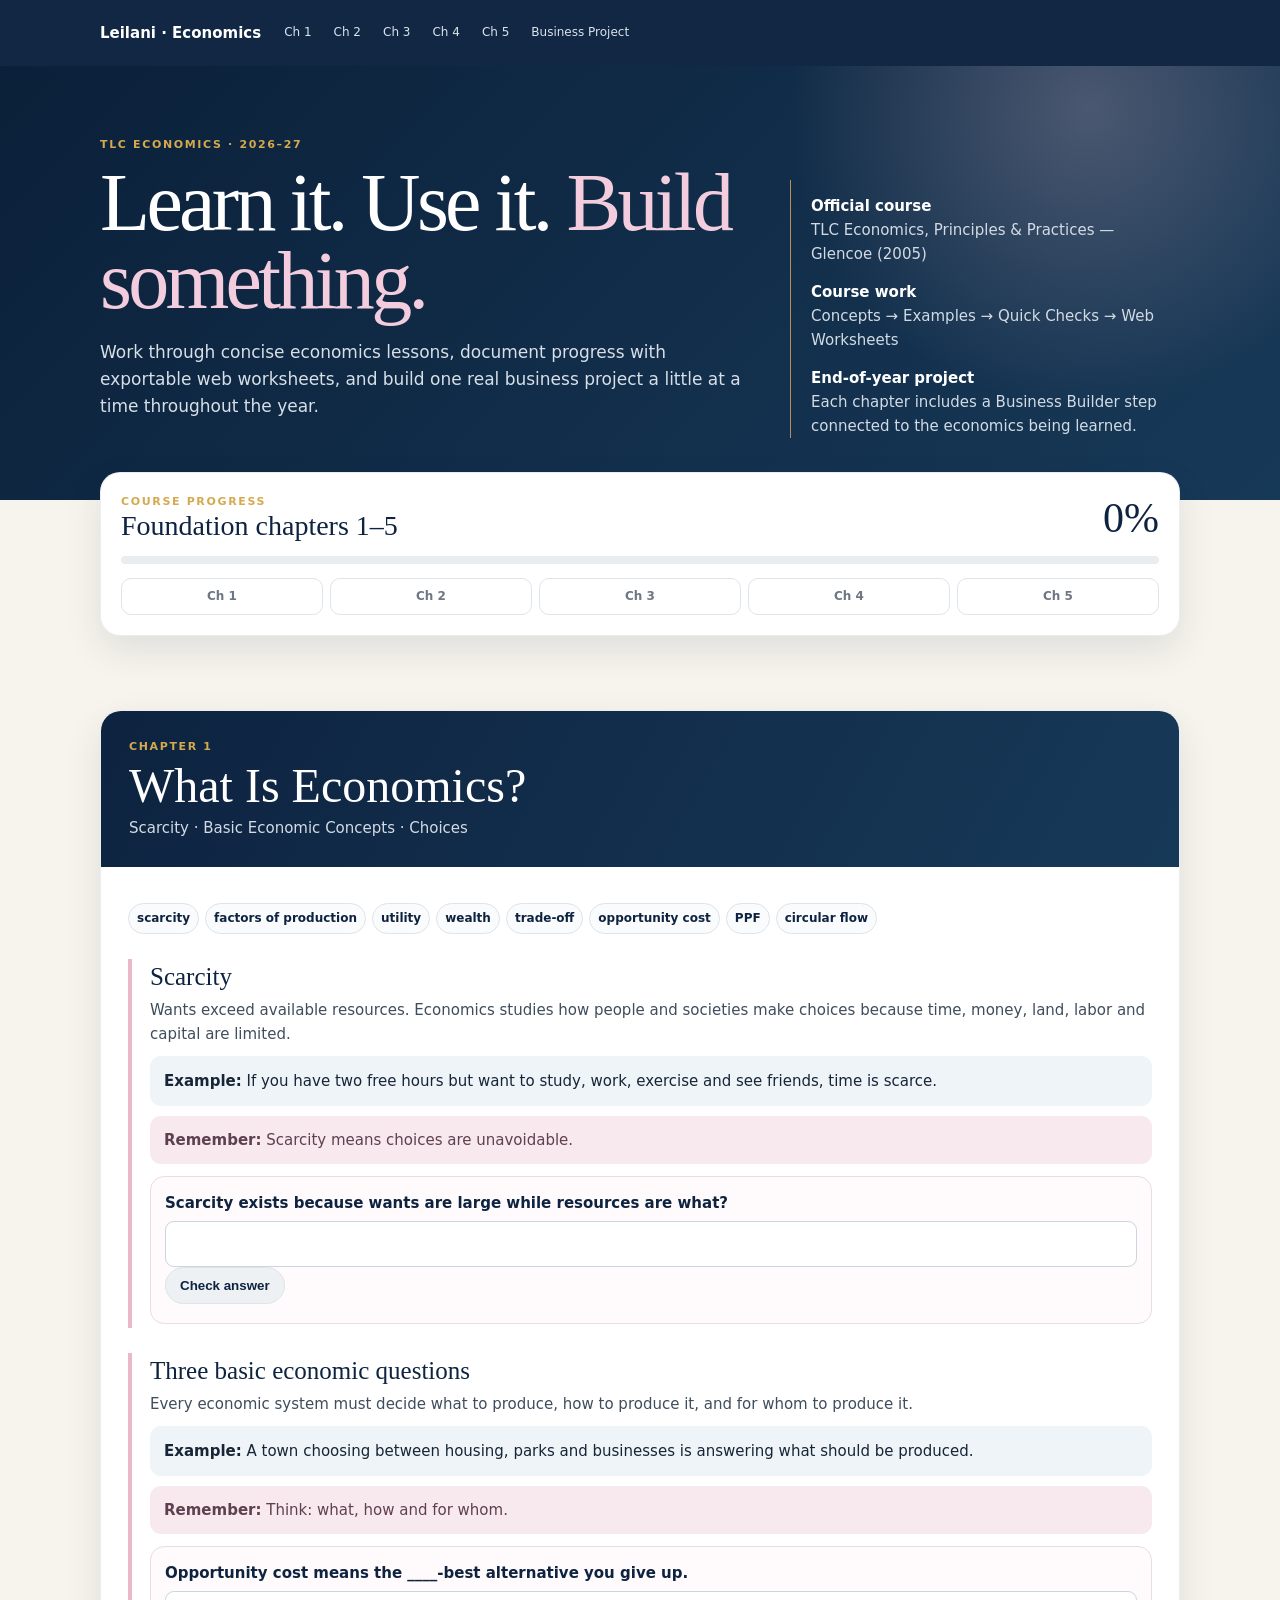
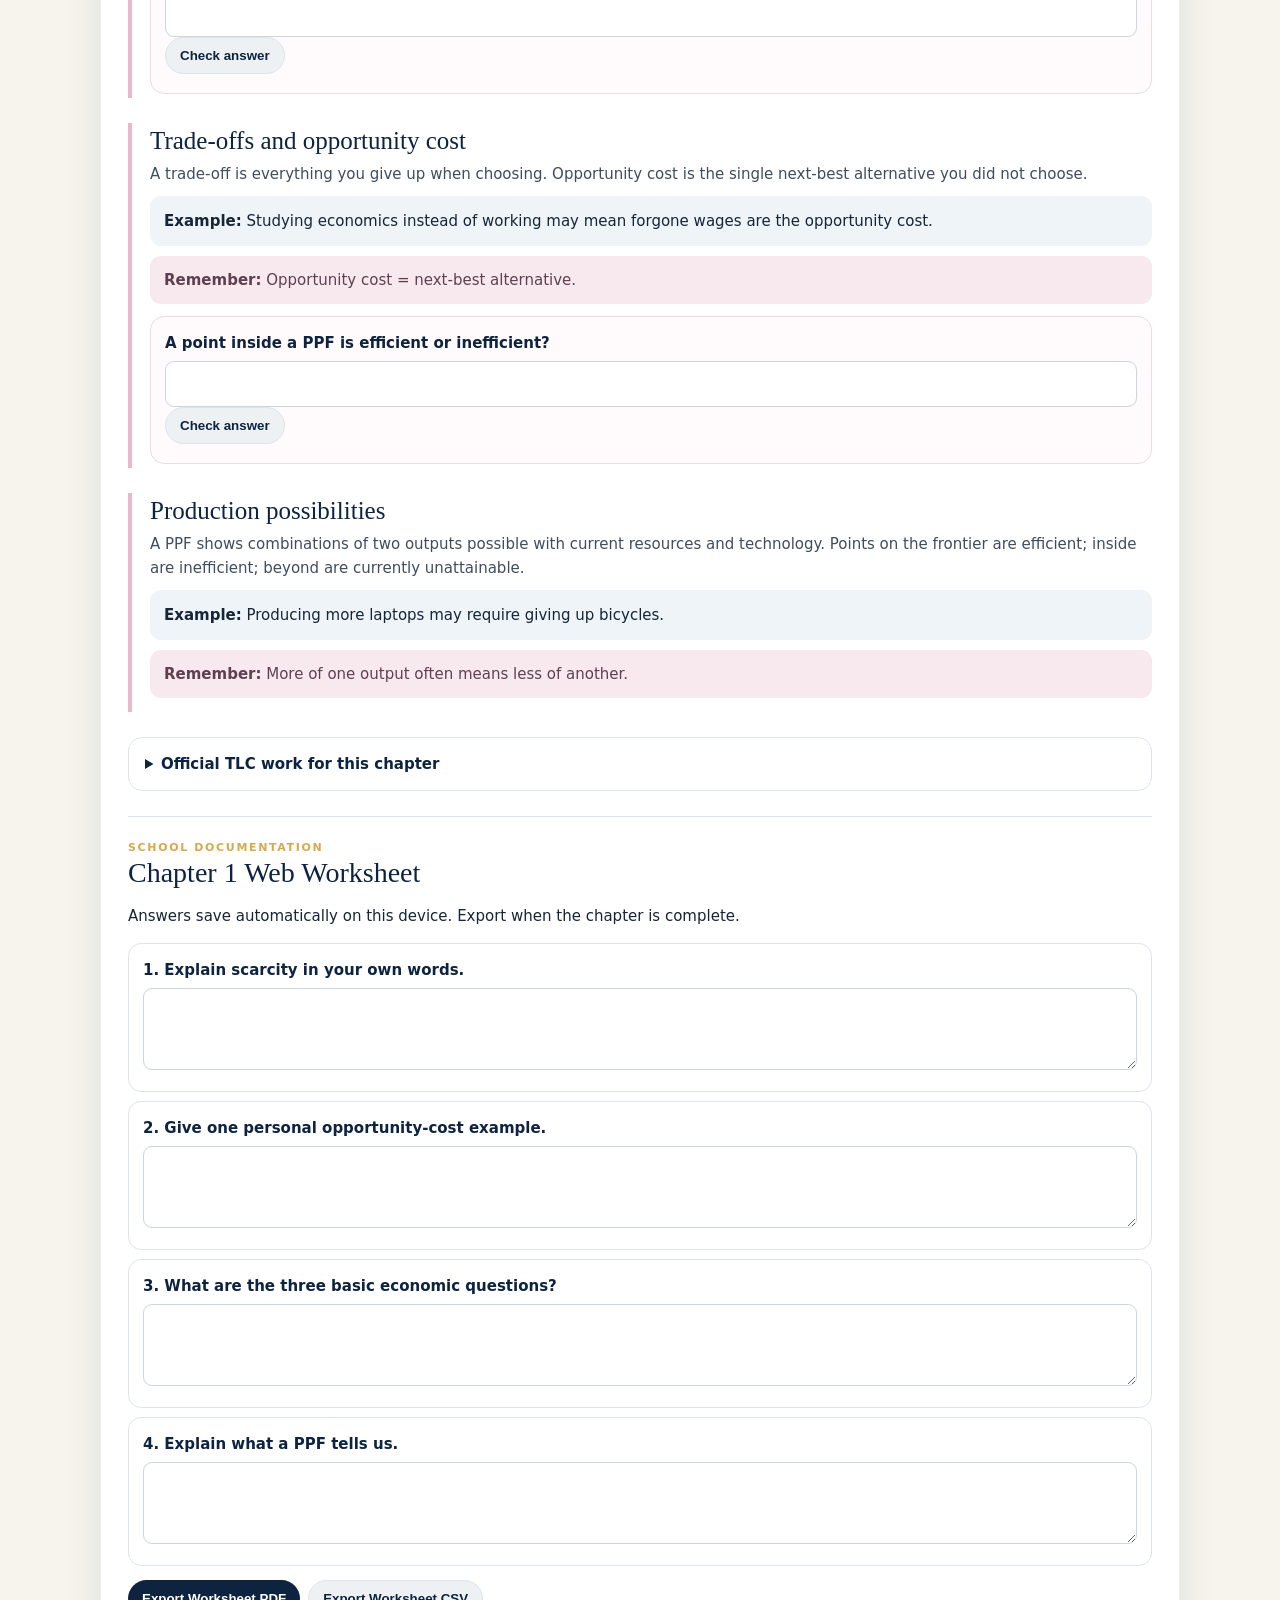
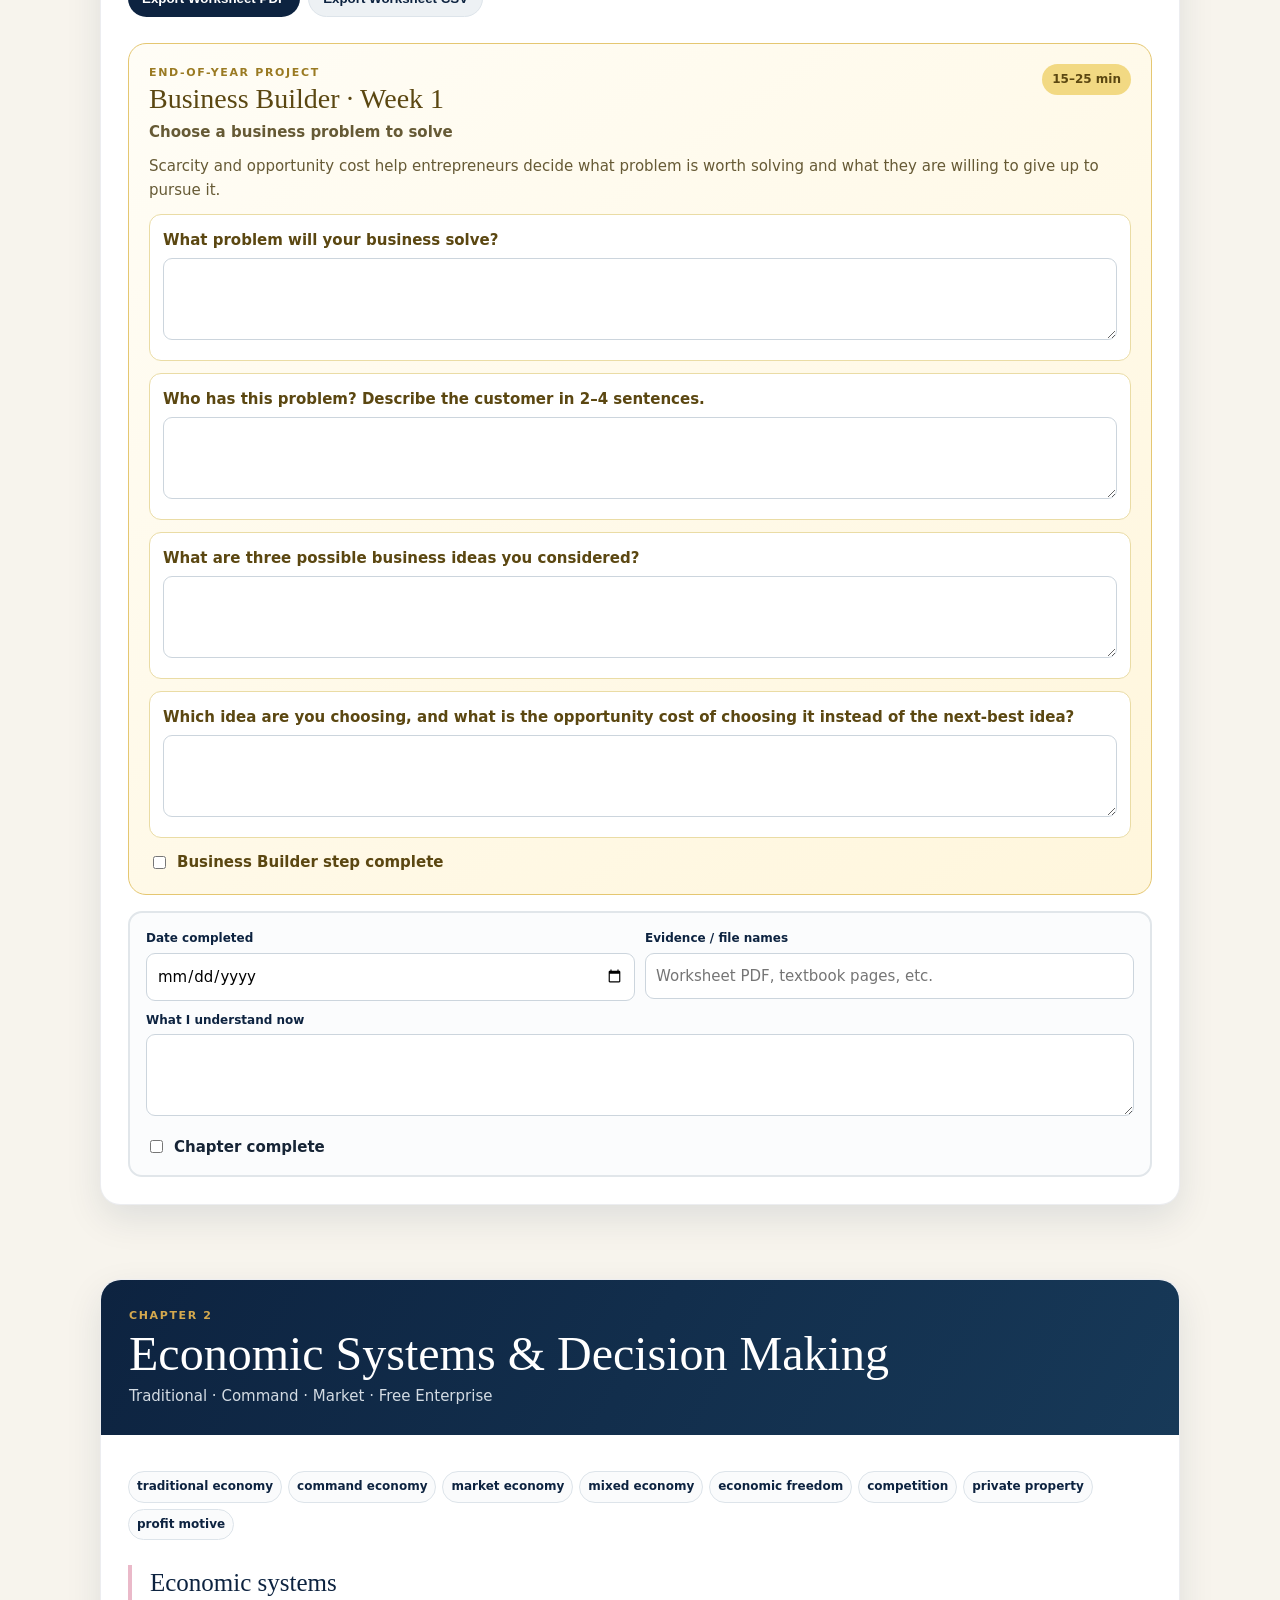
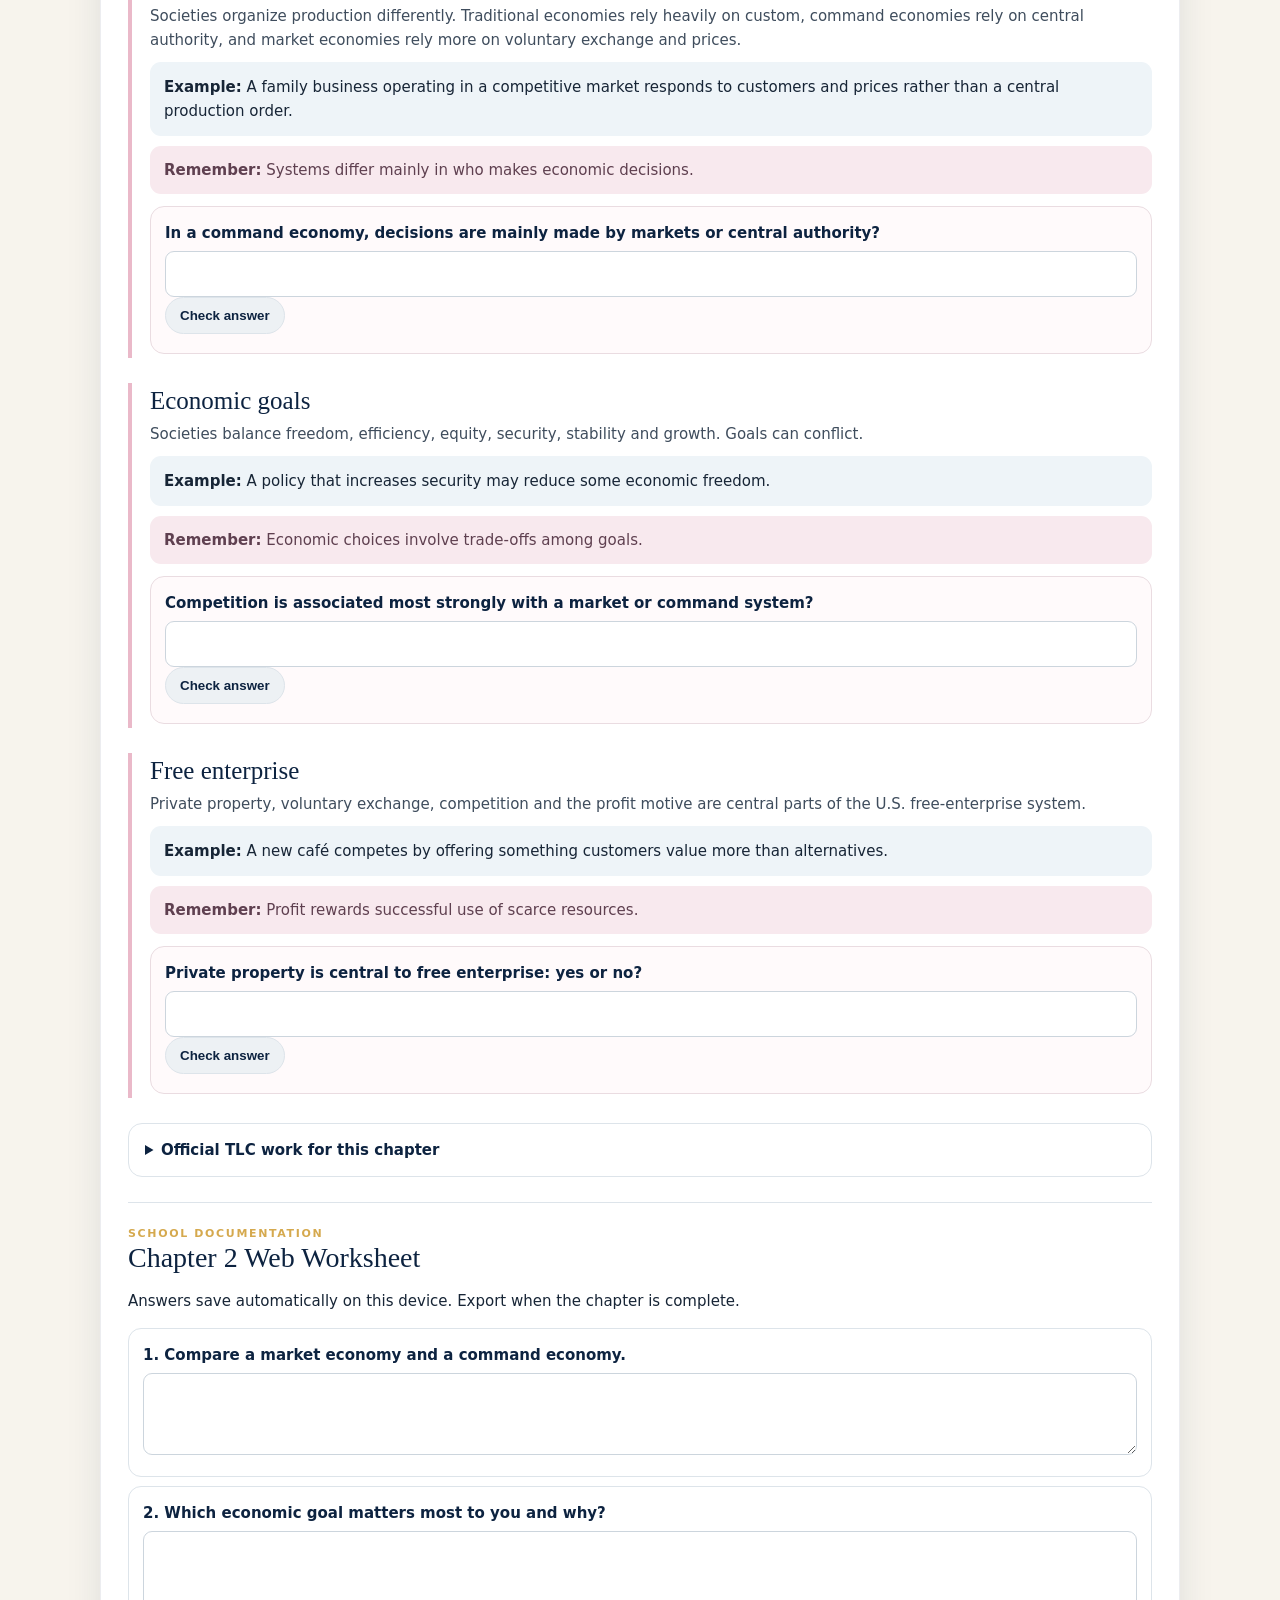
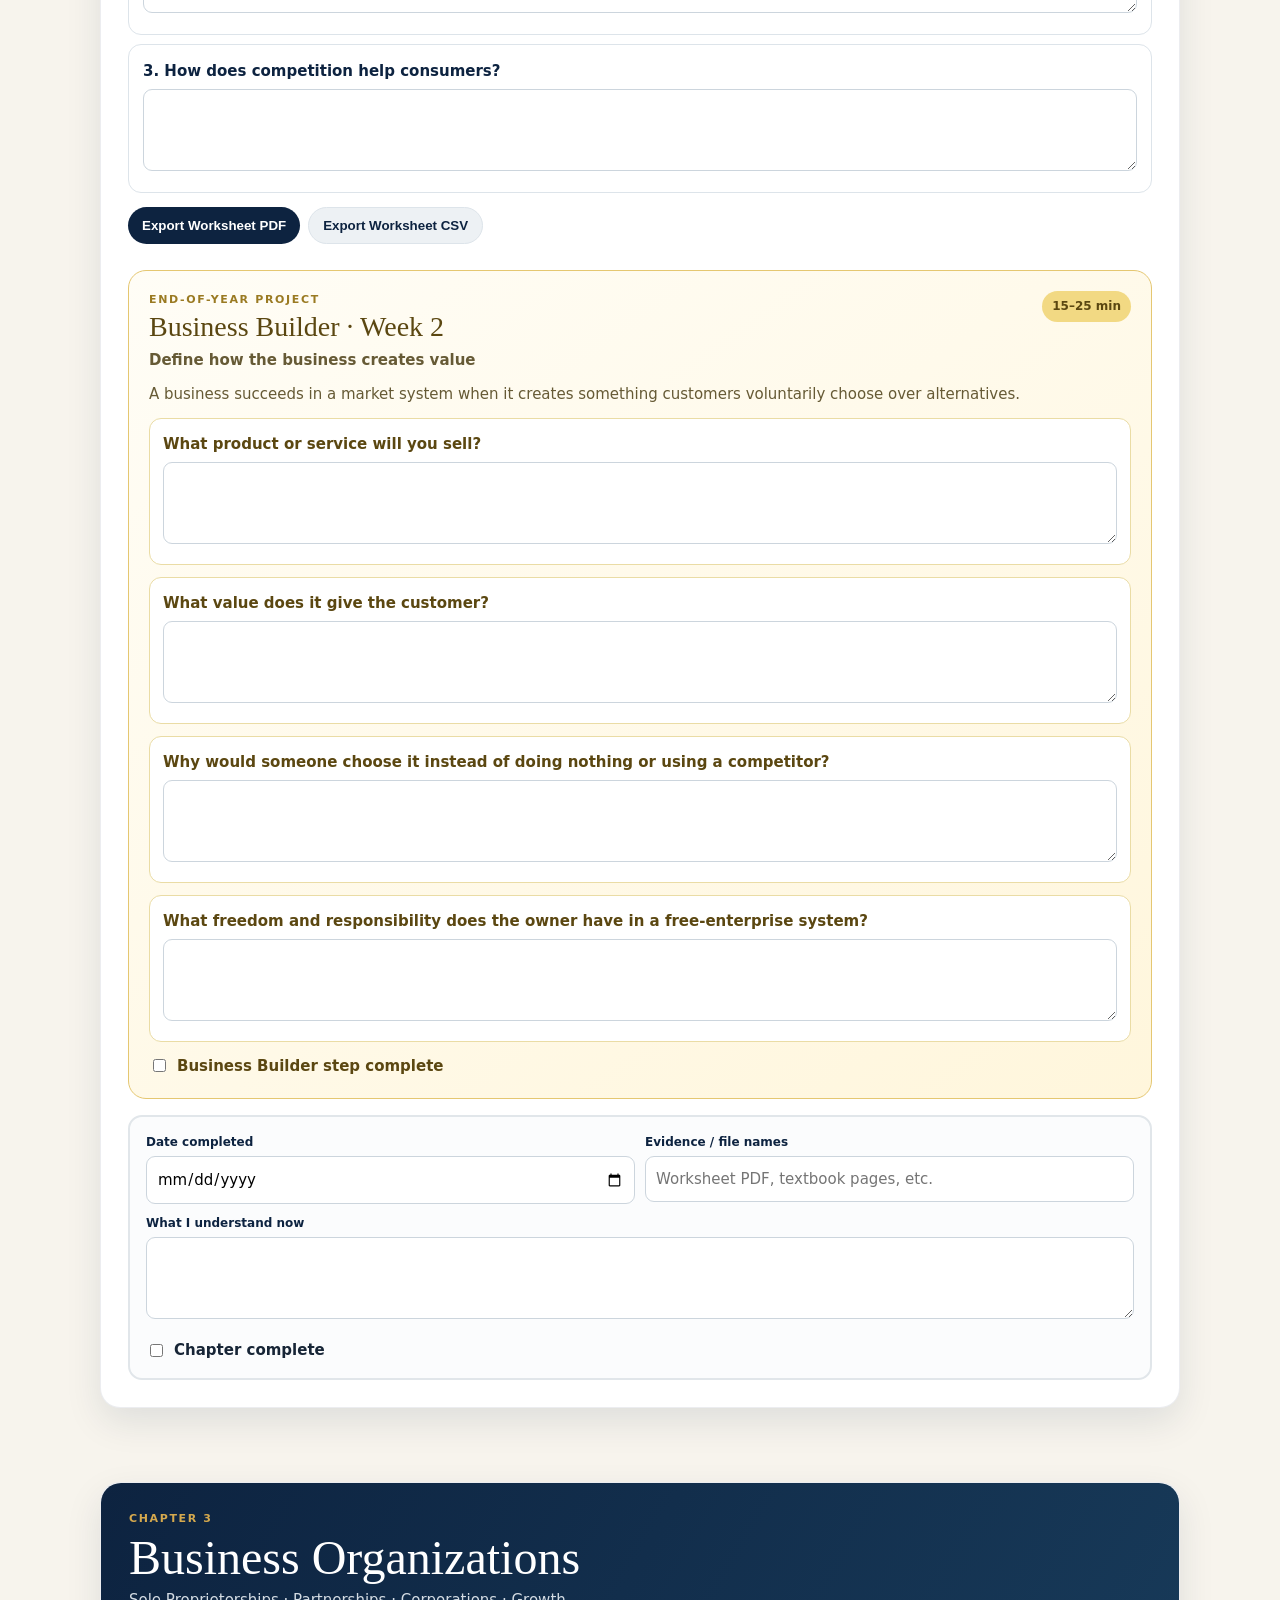
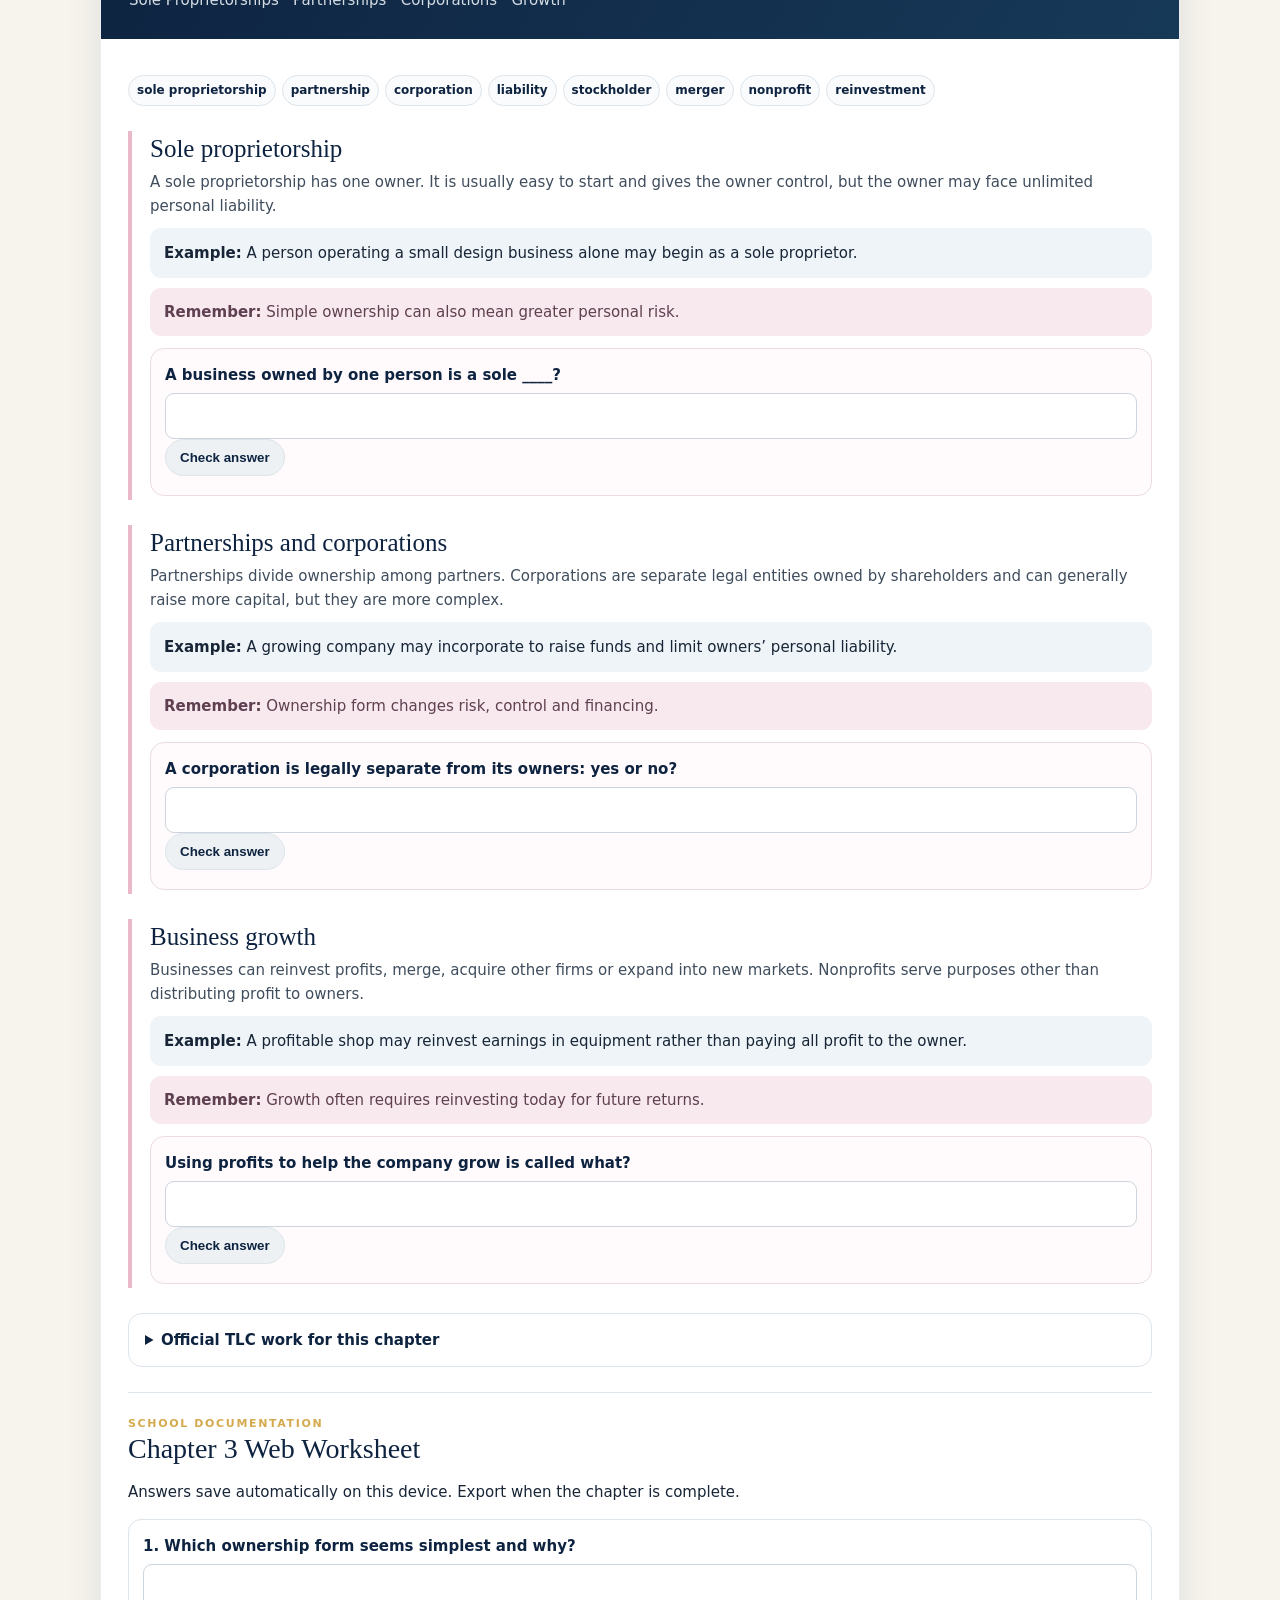
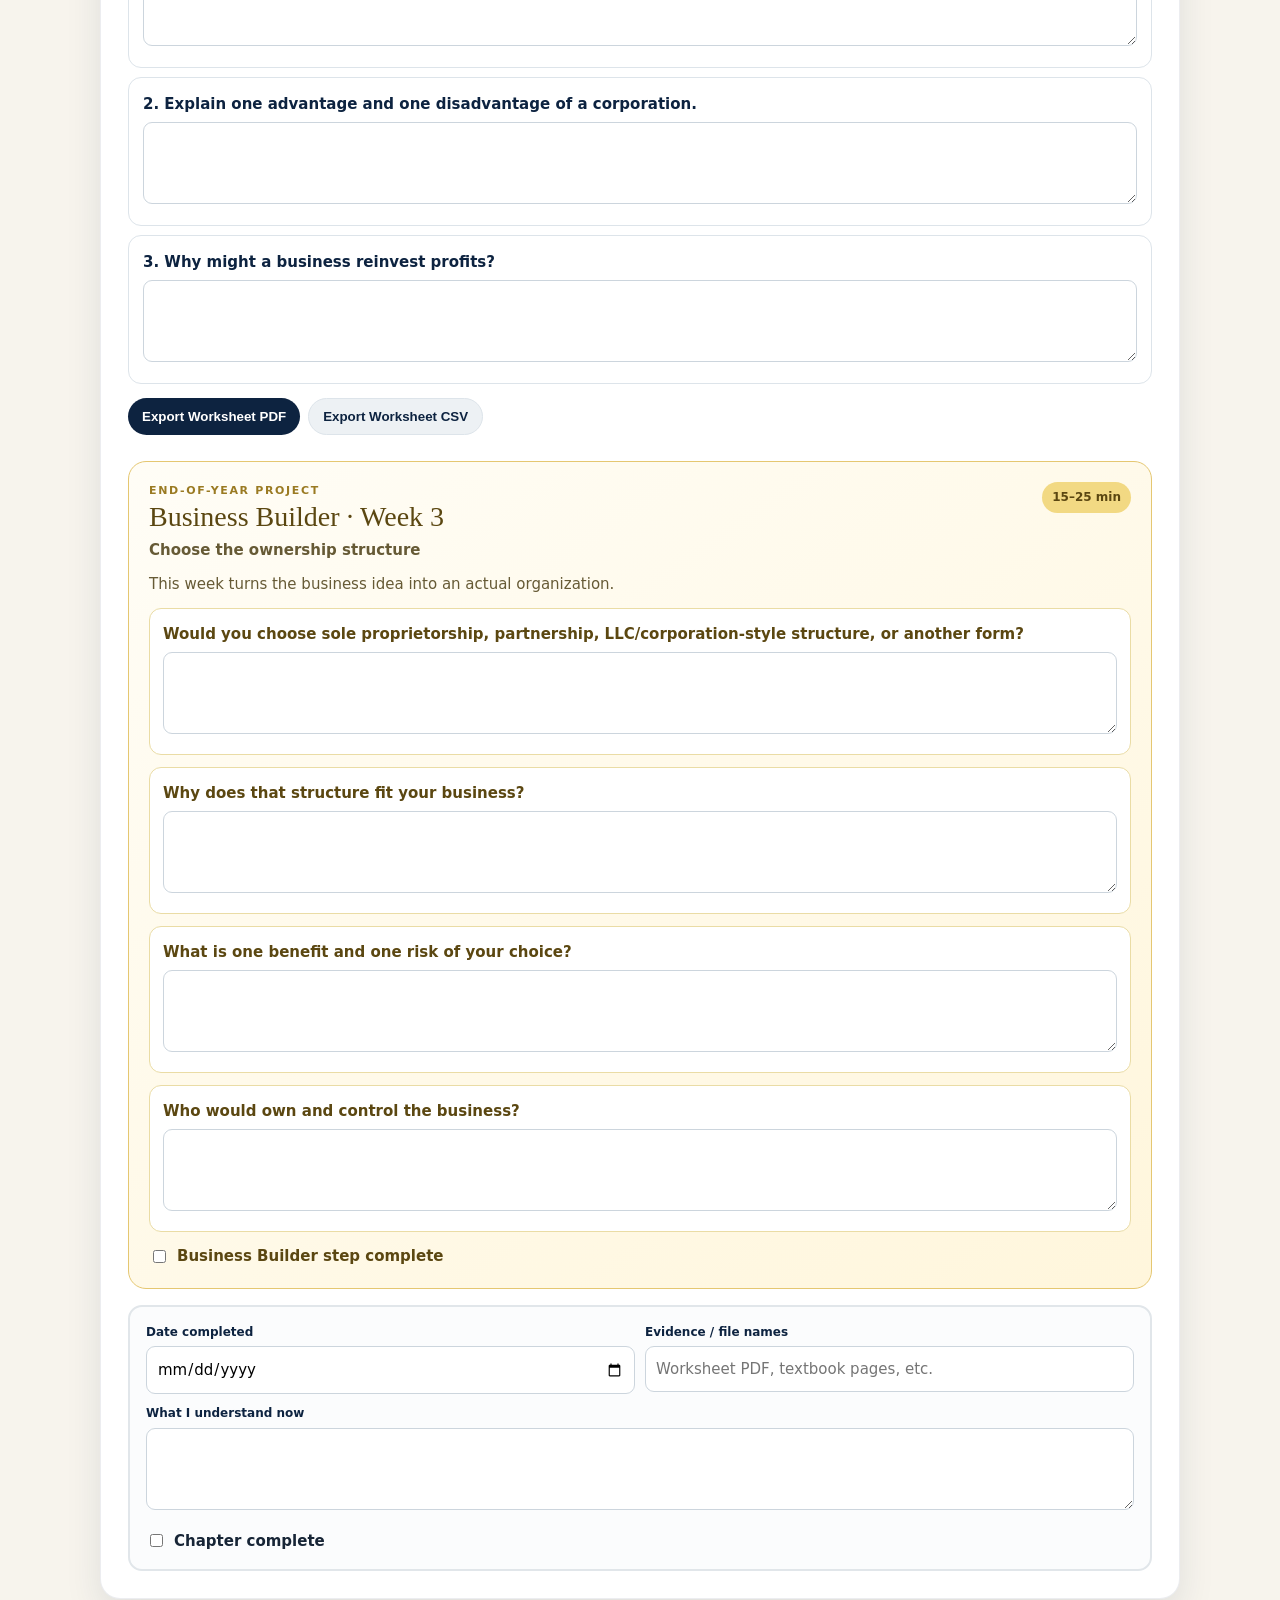
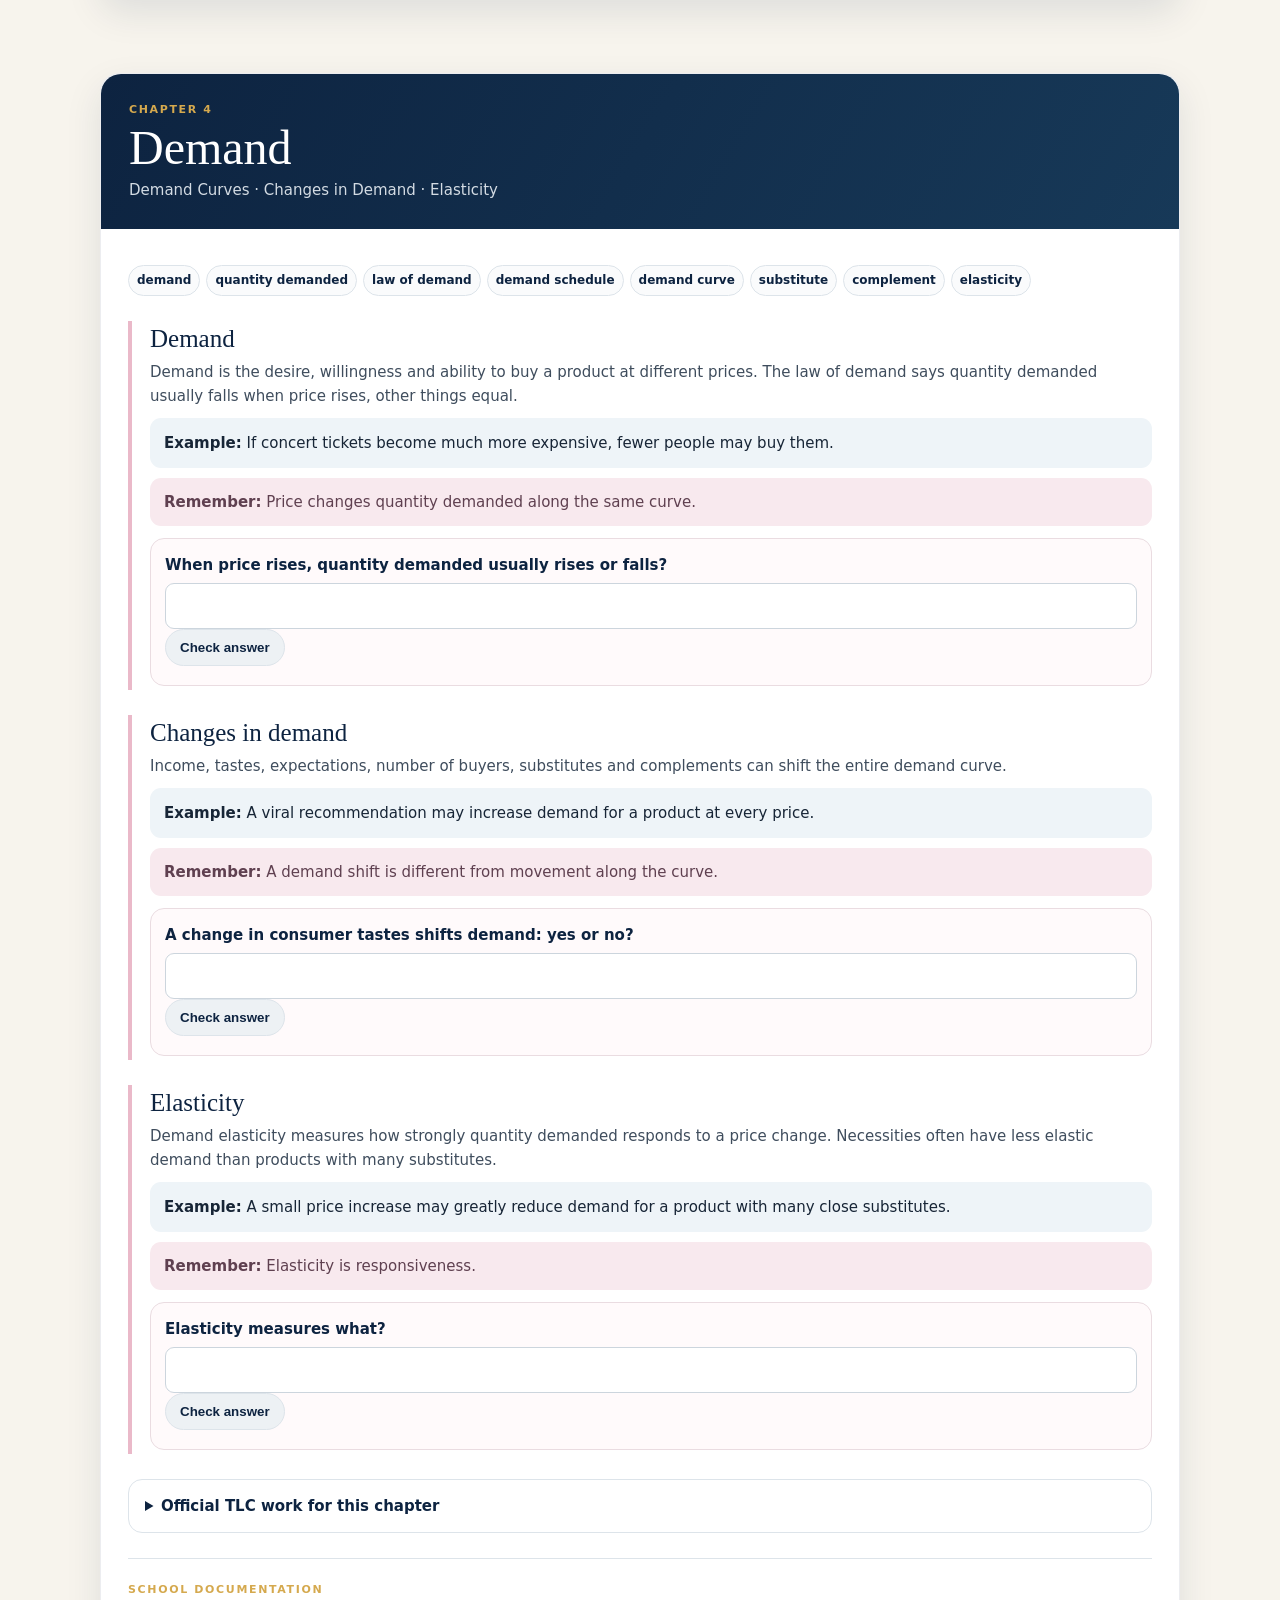
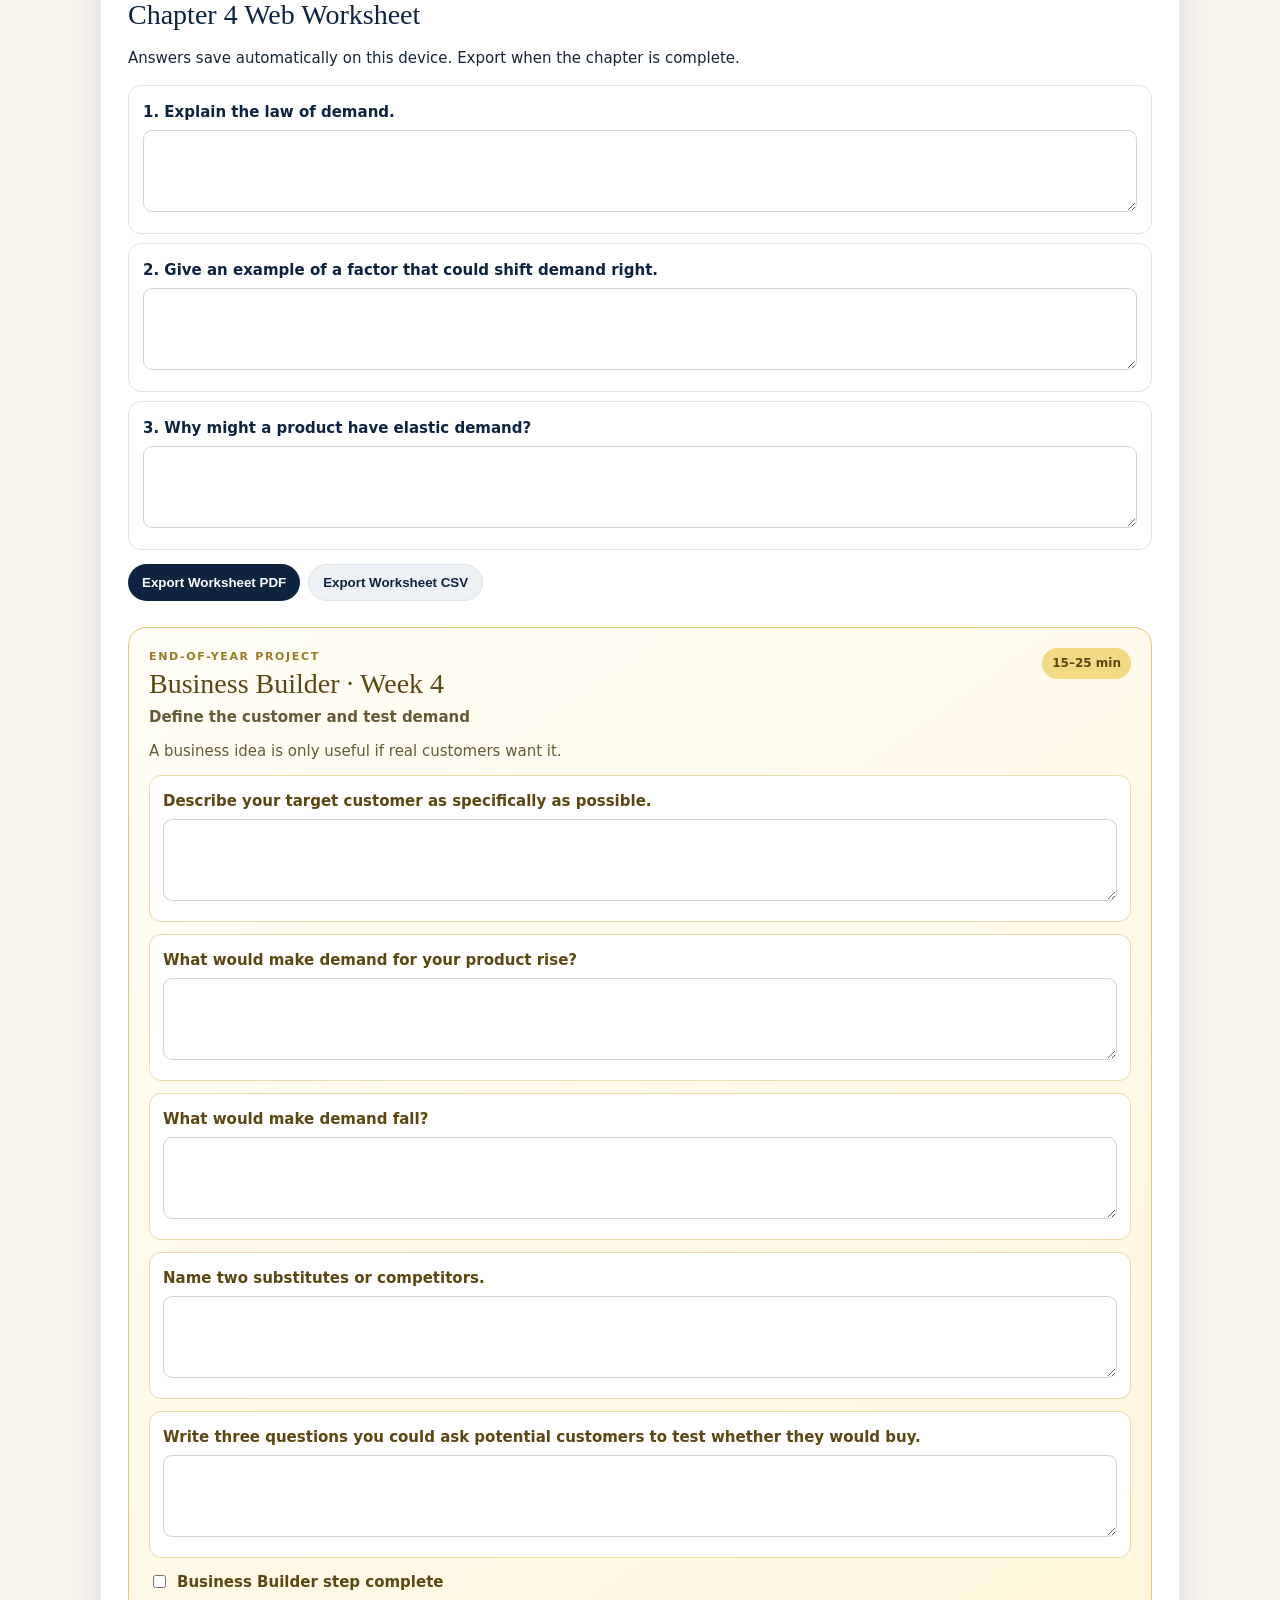
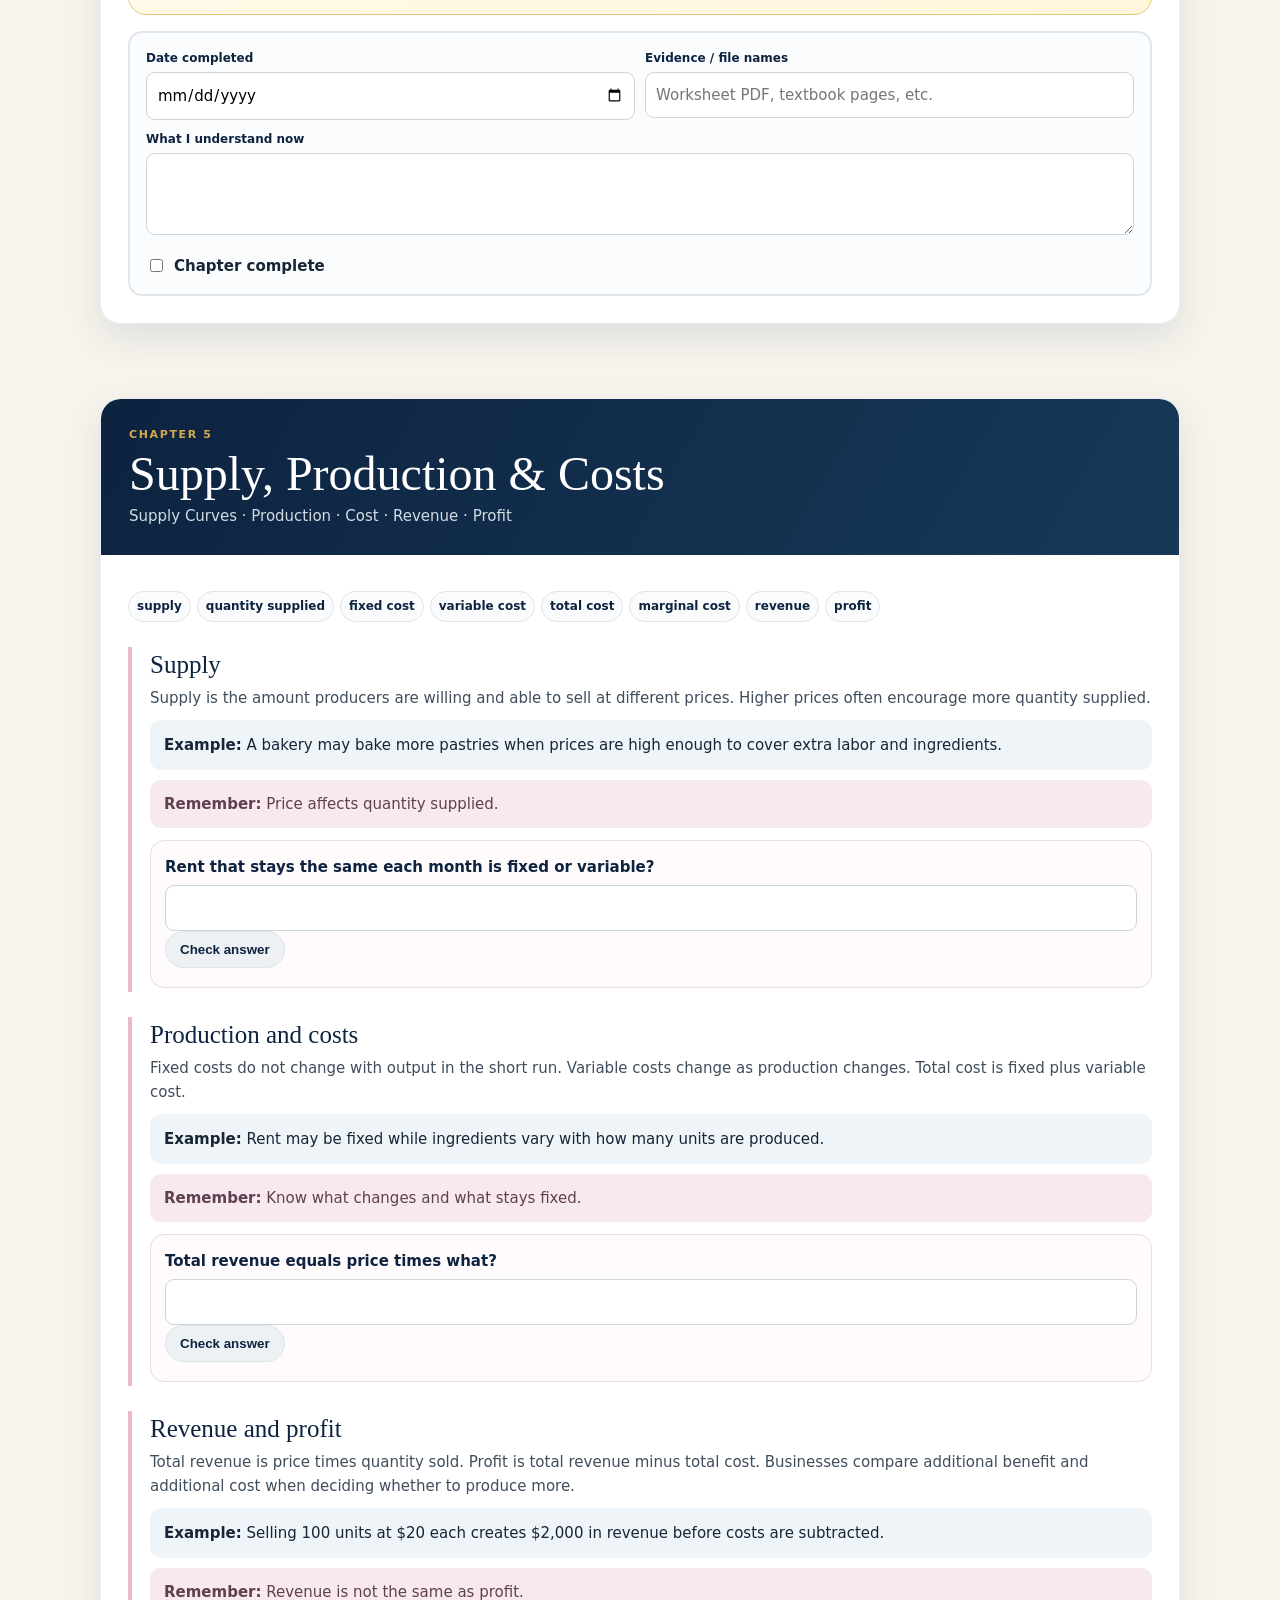
==== commit 6fb4a0b4: "Simplify economics site presentation and remove internal learning-style labels" ====
--- a/microeconomics/index.html
+++ b/microeconomics/index.html
@@ -1,16 +1,15 @@
 <!-- Ready for GitHub Pages. -->
 <!doctype html>
-<html lang="en"><head><meta charset="utf-8"><meta name="viewport" content="width=device-width,initial-scale=1"><title>Leilani Economics Catch-Up + Business Builder</title>
+<html lang="en"><head><meta charset="utf-8"><meta name="viewport" content="width=device-width,initial-scale=1"><title>Leilani Economics + Business Builder</title>
 <style>
-:root{--navy:#0d2340;--navy2:#173958;--gold:#d5a94e;--cream:#f7f4ed;--paper:#fff;--ink:#172536;--muted:#6d7784;--line:#dde4ea;--pink:#f8e9ee;--pink2:#eab9c9;--blue:#eef4f8;--green:#2c7859;--red:#a14343;--biz:#fff6dc;--bizline:#e5c771;--shadow:0 14px 36px rgba(13,35,64,.10)}*{box-sizing:border-box}html{scroll-behavior:smooth;scroll-padding-top:72px}body{margin:0;background:var(--cream);color:var(--ink);font:15px/1.6 system-ui,-apple-system,Segoe UI,sans-serif}.wrap{width:min(1080px,calc(100% - 30px));margin:auto}nav{position:sticky;top:0;z-index:20;background:rgba(13,35,64,.98);color:#fff}.nav{height:66px;display:flex;align-items:center;gap:14px}.brand{font-weight:900;text-decoration:none;color:#fff;white-space:nowrap}.links{display:flex;gap:4px;overflow:auto;scrollbar-width:none}.links a{color:#dbe3ec;text-decoration:none;padding:7px 9px;border-radius:20px;font-size:12px;white-space:nowrap}.hero{background:radial-gradient(circle at 85% 10%,rgba(242,204,216,.25),transparent 26%),linear-gradient(135deg,#0b2039,#173958);color:#fff;padding:70px 0 62px}.heroGrid{display:grid;grid-template-columns:1.25fr .75fr;gap:40px;align-items:end}.eyebrow,.kicker{text-transform:uppercase;letter-spacing:.15em;font-size:11px;font-weight:900;color:var(--gold)}h1{font:500 clamp(42px,7vw,82px)/.96 Georgia,serif;letter-spacing:-.045em;margin:10px 0 18px}.hero h1 span{color:#f3cddd}.hero p{max-width:700px;color:#d7dfe7;font-size:17px}.heroNote{border-left:1px solid #b69058;padding-left:20px;color:#d2dbe4}.heroNote b{display:block;color:#fff;margin-top:14px}.card{background:#fff;border:1px solid rgba(13,35,64,.08);border-radius:20px;box-shadow:var(--shadow)}.progress{margin-top:-28px;position:relative}.pcard{padding:20px}.ptop{display:flex;justify-content:space-between;align-items:end}.pct{font:500 42px Georgia,serif;color:var(--navy)}.bar{height:8px;background:#e9edf0;border-radius:999px;overflow:hidden;margin:14px 0}.fill{height:100%;width:0;background:linear-gradient(90deg,var(--gold),#e8c578)}.chips{display:grid;grid-template-columns:repeat(5,1fr);gap:7px}.chip{border:1px solid var(--line);border-radius:10px;padding:8px;text-align:center;font-size:12px;font-weight:850;color:var(--muted)}.chip.done{background:var(--navy);color:#fff}.section{padding:70px 0 0}.sectionTitle{font:500 clamp(32px,5vw,54px)/1.04 Georgia,serif;color:var(--navy);margin:3px 0 10px;letter-spacing:-.03em}.intro{max-width:820px;color:var(--muted)}.today{padding:24px;background:linear-gradient(145deg,#fff,#fff8fa)}.todayGrid{display:grid;grid-template-columns:repeat(3,1fr);gap:12px}.todayTask{padding:17px;border:1px solid #eadce1;border-radius:14px;background:#fff}.num{display:grid;place-items:center;width:30px;height:30px;border-radius:50%;background:var(--pink);color:#8e5265;font-weight:900;margin-bottom:9px}.todayTask h3{font-size:15px;color:var(--navy);margin:0 0 5px}.todayTask p{font-size:13px;color:var(--muted);margin:0}.guide{padding-top:74px}.guideHead{padding:27px 28px;background:linear-gradient(120deg,var(--navy),var(--navy2));color:#fff;border-radius:20px 20px 0 0;display:flex;justify-content:space-between;gap:20px}.guideHead h2{font:500 clamp(30px,5vw,48px)/1 Georgia,serif;margin:6px 0}.guideHead p{margin:0;color:#d3dbe3}.badge{align-self:start;background:#f6d7e1;color:#653849;border-radius:999px;padding:7px 11px;font-size:12px;font-weight:900;white-space:nowrap}.body{padding:27px}.lesson{border-left:4px solid var(--pink2);padding:4px 0 4px 18px;margin:25px 0}.lesson h3{font:500 25px Georgia,serif;color:var(--navy);margin:0 0 7px}.lesson p{margin:7px 0;color:#3f4d5d}.remember{background:var(--pink);padding:12px 14px;border-radius:11px;margin:10px 0;color:#5f4050}.example{background:var(--blue);padding:13px 14px;border-radius:11px;margin:10px 0}.terms{display:flex;gap:6px;flex-wrap:wrap;margin-top:9px}.term{border:1px solid var(--line);background:#fafbfc;border-radius:999px;padding:5px 8px;font-size:12px;font-weight:800;color:var(--navy)}.quick{border:1px solid #eadce1;background:#fffafb;border-radius:14px;padding:14px;margin-top:12px}.quick label,.q label{font-weight:850;color:var(--navy);display:block;margin-bottom:6px}.feedback{font-size:12px;font-weight:850;margin-top:5px}.ok{color:var(--green)}.bad{color:var(--red)}details{border:1px solid var(--line);border-radius:14px;margin:16px 0;background:#fff}summary{cursor:pointer;padding:14px 16px;font-weight:900;color:var(--navy)}details>div{padding:0 16px 16px}.tlc li{margin:6px 0}.worksheet{margin-top:25px;border-top:1px solid var(--line);padding-top:22px}.worksheet h3{font:500 28px Georgia,serif;color:var(--navy);margin:0 0 5px}.q{border:1px solid var(--line);border-radius:13px;padding:14px;margin:9px 0;background:#fff}.q small{display:block;color:var(--muted);margin-bottom:7px}textarea,input[type=text],input[type=date]{width:100%;border:1px solid #ccd5dd;border-radius:9px;padding:10px;font:inherit;background:#fff}textarea{min-height:82px;resize:vertical}.biz{margin-top:26px;background:linear-gradient(145deg,#fffdf6,var(--biz));border:1px solid var(--bizline);border-radius:18px;padding:20px}.bizTop{display:flex;justify-content:space-between;gap:12px;align-items:start}.biz h3{font:500 28px Georgia,serif;color:#5b4711;margin:2px 0 5px}.biz p{margin:5px 0;color:#665a35}.bizTag{background:#f2d983;border-radius:999px;padding:6px 10px;font-weight:900;font-size:12px;color:#5b4711;white-space:nowrap}.bizPrompt{background:#fff;border:1px solid #eadca5;border-radius:12px;padding:13px;margin-top:12px}.bizPrompt label{display:block;font-weight:850;color:#5b4711;margin-bottom:6px}.buttons{display:flex;gap:8px;flex-wrap:wrap;margin-top:14px}.btn{border:0;border-radius:999px;padding:10px 14px;background:var(--navy);color:#fff;font-weight:850;cursor:pointer;text-decoration:none;display:inline-block}.btn.alt{background:#edf1f4;color:var(--navy);border:1px solid var(--line)}.btn.gold{background:#d9b65d;color:#392c0a}.complete{border:2px solid #e1e6ea;border-radius:14px;padding:16px;margin-top:16px;background:#fbfcfd}.completeGrid{display:grid;grid-template-columns:1fr 1fr;gap:10px}.full{grid-column:1/-1}.field label{font-size:12px;font-weight:850;color:var(--navy);display:block;margin-bottom:4px}.roadmap{padding:24px}.roadGrid{display:grid;grid-template-columns:repeat(2,1fr);gap:12px}.road{border:1px solid var(--line);border-radius:14px;padding:15px;background:#fff}.road b{color:var(--navy)}.road small{display:block;color:var(--muted);margin-top:4px}.road .bizmini{margin-top:10px;padding:9px 10px;background:var(--biz);border-radius:9px;color:#5b4711;font-size:13px}.sourceNote{font-size:12px;color:var(--muted);margin-top:16px}footer{margin-top:70px;background:var(--navy);color:#cbd4dd;padding:30px 0}@media(max-width:800px){.heroGrid,.todayGrid,.roadGrid{grid-template-columns:1fr}.chips{grid-template-columns:repeat(2,1fr)}.links{display:none}.guideHead,.ptop,.bizTop{display:block}.badge,.bizTag{display:inline-block;margin-top:10px}.completeGrid{grid-template-columns:1fr}.full{grid-column:auto}}@media print{nav,.hero,.progress,#today,#roadmap,footer,.buttons,.quick button{display:none!important}body{background:#fff}.guide{display:none!important;padding:0}.guide.printing{display:block!important}.card{box-shadow:none;border:0}.guideHead{background:#fff!important;color:#000;padding:0 0 15px;border-bottom:2px solid #000}.guideHead h2,.guideHead p{color:#000}.body{padding:15px 0}.worksheet{page-break-before:always}.biz{page-break-inside:avoid}}
+:root{--navy:#0d2340;--navy2:#173958;--gold:#d5a94e;--cream:#f7f4ed;--paper:#fff;--ink:#172536;--muted:#6d7784;--line:#dde4ea;--pink:#f8e9ee;--pink2:#eab9c9;--blue:#eef4f8;--green:#2c7859;--red:#a14343;--biz:#fff6dc;--bizline:#e5c771;--shadow:0 14px 36px rgba(13,35,64,.10)}*{box-sizing:border-box}html{scroll-behavior:smooth;scroll-padding-top:72px}body{margin:0;background:var(--cream);color:var(--ink);font:15px/1.6 system-ui,-apple-system,Segoe UI,sans-serif}.wrap{width:min(1080px,calc(100% - 30px));margin:auto}nav{position:sticky;top:0;z-index:20;background:rgba(13,35,64,.98);color:#fff}.nav{height:66px;display:flex;align-items:center;gap:14px}.brand{font-weight:900;text-decoration:none;color:#fff;white-space:nowrap}.links{display:flex;gap:4px;overflow:auto;scrollbar-width:none}.links a{color:#dbe3ec;text-decoration:none;padding:7px 9px;border-radius:20px;font-size:12px;white-space:nowrap}.hero{background:radial-gradient(circle at 85% 10%,rgba(242,204,216,.25),transparent 26%),linear-gradient(135deg,#0b2039,#173958);color:#fff;padding:70px 0 62px}.heroGrid{display:grid;grid-template-columns:1.25fr .75fr;gap:40px;align-items:end}.eyebrow,.kicker{text-transform:uppercase;letter-spacing:.15em;font-size:11px;font-weight:900;color:var(--gold)}h1{font:500 clamp(42px,7vw,82px)/.96 Georgia,serif;letter-spacing:-.045em;margin:10px 0 18px}.hero h1 span{color:#f3cddd}.hero p{max-width:700px;color:#d7dfe7;font-size:17px}.heroNote{border-left:1px solid #b69058;padding-left:20px;color:#d2dbe4}.heroNote b{display:block;color:#fff;margin-top:14px}.card{background:#fff;border:1px solid rgba(13,35,64,.08);border-radius:20px;box-shadow:var(--shadow)}.progress{margin-top:-28px;position:relative}.pcard{padding:20px}.ptop{display:flex;justify-content:space-between;align-items:end}.pct{font:500 42px Georgia,serif;color:var(--navy)}.bar{height:8px;background:#e9edf0;border-radius:999px;overflow:hidden;margin:14px 0}.fill{height:100%;width:0;background:linear-gradient(90deg,var(--gold),#e8c578)}.chips{display:grid;grid-template-columns:repeat(5,1fr);gap:7px}.chip{border:1px solid var(--line);border-radius:10px;padding:8px;text-align:center;font-size:12px;font-weight:850;color:var(--muted)}.chip.done{background:var(--navy);color:#fff}.section{padding:70px 0 0}.sectionTitle{font:500 clamp(32px,5vw,54px)/1.04 Georgia,serif;color:var(--navy);margin:3px 0 10px;letter-spacing:-.03em}.intro{max-width:820px;color:var(--muted)}.guide{padding-top:74px}.guideHead{padding:27px 28px;background:linear-gradient(120deg,var(--navy),var(--navy2));color:#fff;border-radius:20px 20px 0 0}.guideHead h2{font:500 clamp(30px,5vw,48px)/1 Georgia,serif;margin:6px 0}.guideHead p{margin:0;color:#d3dbe3}.body{padding:27px}.lesson{border-left:4px solid var(--pink2);padding:4px 0 4px 18px;margin:25px 0}.lesson h3{font:500 25px Georgia,serif;color:var(--navy);margin:0 0 7px}.lesson p{margin:7px 0;color:#3f4d5d}.remember{background:var(--pink);padding:12px 14px;border-radius:11px;margin:10px 0;color:#5f4050}.example{background:var(--blue);padding:13px 14px;border-radius:11px;margin:10px 0}.terms{display:flex;gap:6px;flex-wrap:wrap;margin-top:9px}.term{border:1px solid var(--line);background:#fafbfc;border-radius:999px;padding:5px 8px;font-size:12px;font-weight:800;color:var(--navy)}.quick{border:1px solid #eadce1;background:#fffafb;border-radius:14px;padding:14px;margin-top:12px}.quick label,.q label{font-weight:850;color:var(--navy);display:block;margin-bottom:6px}.feedback{font-size:12px;font-weight:850;margin-top:5px}.ok{color:var(--green)}.bad{color:var(--red)}details{border:1px solid var(--line);border-radius:14px;margin:16px 0;background:#fff}summary{cursor:pointer;padding:14px 16px;font-weight:900;color:var(--navy)}details>div{padding:0 16px 16px}.tlc li{margin:6px 0}.worksheet{margin-top:25px;border-top:1px solid var(--line);padding-top:22px}.worksheet h3{font:500 28px Georgia,serif;color:var(--navy);margin:0 0 5px}.q{border:1px solid var(--line);border-radius:13px;padding:14px;margin:9px 0;background:#fff}.q small{display:block;color:var(--muted);margin-bottom:7px}textarea,input[type=text],input[type=date]{width:100%;border:1px solid #ccd5dd;border-radius:9px;padding:10px;font:inherit;background:#fff}textarea{min-height:82px;resize:vertical}.biz{margin-top:26px;background:linear-gradient(145deg,#fffdf6,var(--biz));border:1px solid var(--bizline);border-radius:18px;padding:20px}.bizTop{display:flex;justify-content:space-between;gap:12px;align-items:start}.biz h3{font:500 28px Georgia,serif;color:#5b4711;margin:2px 0 5px}.biz p{margin:5px 0;color:#665a35}.bizTag{background:#f2d983;border-radius:999px;padding:6px 10px;font-weight:900;font-size:12px;color:#5b4711;white-space:nowrap}.bizPrompt{background:#fff;border:1px solid #eadca5;border-radius:12px;padding:13px;margin-top:12px}.bizPrompt label{display:block;font-weight:850;color:#5b4711;margin-bottom:6px}.buttons{display:flex;gap:8px;flex-wrap:wrap;margin-top:14px}.btn{border:0;border-radius:999px;padding:10px 14px;background:var(--navy);color:#fff;font-weight:850;cursor:pointer;text-decoration:none;display:inline-block}.btn.alt{background:#edf1f4;color:var(--navy);border:1px solid var(--line)}.btn.gold{background:#d9b65d;color:#392c0a}.complete{border:2px solid #e1e6ea;border-radius:14px;padding:16px;margin-top:16px;background:#fbfcfd}.completeGrid{display:grid;grid-template-columns:1fr 1fr;gap:10px}.full{grid-column:1/-1}.field label{font-size:12px;font-weight:850;color:var(--navy);display:block;margin-bottom:4px}.roadmap{padding:24px}.roadGrid{display:grid;grid-template-columns:repeat(2,1fr);gap:12px}.road{border:1px solid var(--line);border-radius:14px;padding:15px;background:#fff}.road b{color:var(--navy)}.road small{display:block;color:var(--muted);margin-top:4px}.road .bizmini{margin-top:10px;padding:9px 10px;background:var(--biz);border-radius:9px;color:#5b4711;font-size:13px}.sourceNote{font-size:12px;color:var(--muted);margin-top:16px}footer{margin-top:70px;background:var(--navy);color:#cbd4dd;padding:30px 0}@media(max-width:800px){.heroGrid,.roadGrid{grid-template-columns:1fr}.chips{grid-template-columns:repeat(2,1fr)}.links{display:none}.guideHead,.ptop,.bizTop{display:block}.bizTag{display:inline-block;margin-top:10px}.completeGrid{grid-template-columns:1fr}.full{grid-column:auto}}@media print{nav,.hero,.progress,#roadmap,footer,.buttons,.quick button{display:none!important}body{background:#fff}.guide{display:none!important;padding:0}.guide.printing{display:block!important}.card{box-shadow:none;border:0}.guideHead{background:#fff!important;color:#000;padding:0 0 15px;border-bottom:2px solid #000}.guideHead h2,.guideHead p{color:#000}.body{padding:15px 0}.worksheet{page-break-before:always}.biz{page-break-inside:avoid}}
 </style></head><body>
-<nav><div class="wrap nav"><a class="brand" href="#top">Leilani · Economics</a><div class="links"><a href="#today">Today</a><a href="#ch1">Ch 1</a><a href="#ch2">Ch 2</a><a href="#ch3">Ch 3</a><a href="#ch4">Ch 4</a><a href="#ch5">Ch 5</a><a href="#roadmap">Business Project</a></div></div></nav>
-<header class="hero" id="top"><div class="wrap heroGrid"><div><div class="eyebrow">TLC Economics · Catch-Up Study Guide · 2026–27</div><h1>Learn it. Use it. <span>Build something.</span></h1><p>Catch up through short study-guide lessons, document schoolwork with exportable web worksheets, and build one real business project a little at a time every week.</p></div><aside class="heroNote"><b>Official course</b>TLC Economics, Principles & Practices — Glencoe (2005)<b>Catch-up method</b>Read → Example → Quick Check → Web Worksheet<b>End-of-year project</b>Every week includes one small Business Builder step. Nothing is left until the end.</aside></div></header>
-<div class="progress"><div class="wrap"><div class="card pcard"><div class="ptop"><div><div class="kicker">Catch-up progress</div><div style="font:500 28px Georgia,serif;color:var(--navy)">Foundation chapters 1–5</div></div><div class="pct" id="pct">0%</div></div><div class="bar"><div class="fill" id="fill"></div></div><div class="chips" id="chips"></div></div></div></div>
-<section class="section" id="today"><div class="wrap"><div class="kicker">Start here</div><h2 class="sectionTitle">A manageable week.</h2><p class="intro">Each week has four pieces. The first three catch up the economics course. The fourth quietly builds the end-of-year business project.</p><div class="card today"><div class="todayGrid"><div class="todayTask"><div class="num">1</div><h3>Learn</h3><p>Read one or two short concept blocks and examples.</p></div><div class="todayTask"><div class="num">2</div><h3>Practice + document</h3><p>Do quick checks and add answers to the web worksheet.</p></div><div class="todayTask"><div class="num">3</div><h3>Business Builder</h3><p>Spend about 15–25 minutes applying this week's economics idea to your own business.</p></div></div></div></div></section>
+<nav><div class="wrap nav"><a class="brand" href="#top">Leilani · Economics</a><div class="links"><a href="#ch1">Ch 1</a><a href="#ch2">Ch 2</a><a href="#ch3">Ch 3</a><a href="#ch4">Ch 4</a><a href="#ch5">Ch 5</a><a href="#roadmap">Business Project</a></div></div></nav>
+<header class="hero" id="top"><div class="wrap heroGrid"><div><div class="eyebrow">TLC Economics · 2026–27</div><h1>Learn it. Use it. <span>Build something.</span></h1><p>Work through concise economics lessons, document progress with exportable web worksheets, and build one real business project a little at a time throughout the year.</p></div><aside class="heroNote"><b>Official course</b>TLC Economics, Principles & Practices — Glencoe (2005)<b>Course work</b>Concepts → Examples → Quick Checks → Web Worksheets<b>End-of-year project</b>Each chapter includes a Business Builder step connected to the economics being learned.</aside></div></header>
+<div class="progress"><div class="wrap"><div class="card pcard"><div class="ptop"><div><div class="kicker">Course progress</div><div style="font:500 28px Georgia,serif;color:var(--navy)">Foundation chapters 1–5</div></div><div class="pct" id="pct">0%</div></div><div class="bar"><div class="fill" id="fill"></div></div><div class="chips" id="chips"></div></div></div></div>
 <main id="app"></main>
-<section class="section" id="roadmap"><div class="wrap"><div class="kicker">End-of-year capstone</div><h2 class="sectionTitle">Business Builder roadmap.</h2><p class="intro">These steps continue after the catch-up chapters. By the end of the year, Leilani will already have the content for her business plan, financial workbook, and final pitch deck.</p><div class="card roadmap"><div class="roadGrid" id="roadGrid"></div><div class="buttons"><button class="btn gold" onclick="exportBusiness()">Export Business Project Progress</button></div></div></div></section>
-<footer><div class="wrap"><b>Leilani's TLC Economics Catch-Up Guide + Business Builder</b><br>Glencoe Economics: Principles and Practices · School year 2026–27</div></footer>
+<section class="section" id="roadmap"><div class="wrap"><div class="kicker">End-of-year capstone</div><h2 class="sectionTitle">Business Builder roadmap.</h2><p class="intro">These steps continue after the foundation chapters. By the end of the year, Leilani will already have the content for her business plan, financial workbook, and final pitch deck.</p><div class="card roadmap"><div class="roadGrid" id="roadGrid"></div><div class="buttons"><button class="btn gold" onclick="exportBusiness()">Export Business Project Progress</button></div></div></div></section>
+<footer><div class="wrap"><b>Leilani's TLC Economics + Business Builder</b><br>Glencoe Economics: Principles and Practices · School year 2026–27</div></footer>
 <script>
 const STORE='leilani-econ-biz-2026-';
 const chapters=[
@@ -25,11 +24,11 @@
 ];
 function key(x){return STORE+x} function save(id,val){localStorage.setItem(key(id),val)} function load(id){return localStorage.getItem(key(id))||''}
 function safe(s){return String(s).replace(/[&<>"']/g,m=>({'&':'&amp;','<':'&lt;','>':'&gt;','"':'&quot;',"'":'&#39;'}[m]))}
-function render(){const app=document.getElementById('app');app.innerHTML=chapters.map(ch=>`<section class="guide" id="${ch.id}"><div class="wrap"><article class="card"><header class="guideHead"><div><div class="kicker">Catch-up week ${ch.num}</div><h2>Chapter ${ch.num} · ${ch.title}</h2><p>${ch.sub}</p></div><span class="badge">PinkMonkey-style guide</span></header><div class="body"><div class="terms">${ch.terms.map(t=>`<span class="term">${t}</span>`).join('')}</div>${ch.lessons.map((l,i)=>`<div class="lesson"><h3>${l[0]}</h3><p>${l[1]}</p><div class="example"><b>Example:</b> ${l[2]}</div><div class="remember"><b>Remember:</b> ${l[3]}</div>${ch.quick[i]?quickHTML(ch,i,ch.quick[i]):''}</div>`).join('')}<details><summary>Official TLC work for this chapter</summary><div><ul class="tlc">${ch.tlc.map(x=>`<li>${x}</li>`).join('')}</ul></div></details>${worksheetHTML(ch)}${businessHTML(ch)}${completeHTML(ch)}</div></article></div></section>`).join('');restore();updateProgress();}
+function render(){const app=document.getElementById('app');app.innerHTML=chapters.map(ch=>`<section class="guide" id="${ch.id}"><div class="wrap"><article class="card"><header class="guideHead"><div><div class="kicker">Chapter ${ch.num}</div><h2>${ch.title}</h2><p>${ch.sub}</p></div></header><div class="body"><div class="terms">${ch.terms.map(t=>`<span class="term">${t}</span>`).join('')}</div>${ch.lessons.map((l,i)=>`<div class="lesson"><h3>${l[0]}</h3><p>${l[1]}</p><div class="example"><b>Example:</b> ${l[2]}</div><div class="remember"><b>Remember:</b> ${l[3]}</div>${ch.quick[i]?quickHTML(ch,i,ch.quick[i]):''}</div>`).join('')}<details><summary>Official TLC work for this chapter</summary><div><ul class="tlc">${ch.tlc.map(x=>`<li>${x}</li>`).join('')}</ul></div></details>${worksheetHTML(ch)}${businessHTML(ch)}${completeHTML(ch)}</div></article></div></section>`).join('');restore();updateProgress();}
 function quickHTML(ch,i,q){return `<div class="quick"><label>${q[0]}</label><input type="text" id="quick-${ch.num}-${i}" oninput="save(this.id,this.value)"><button class="btn alt" onclick="checkQuick(${ch.num},${i},'${q[1].replace(/'/g,"\\'")}')">Check answer</button><div class="feedback" id="fb-${ch.num}-${i}"></div></div>`}
 function worksheetHTML(ch){return `<div class="worksheet"><div class="kicker">School documentation</div><h3>Chapter ${ch.num} Web Worksheet</h3><p>Answers save automatically on this device. Export when the chapter is complete.</p>${ch.ws.map((q,i)=>`<div class="q"><label>${i+1}. ${q}</label><textarea id="ws-${ch.num}-${i}" oninput="save(this.id,this.value)"></textarea></div>`).join('')}<div class="buttons"><button class="btn" onclick="printChapter('${ch.id}')">Export Worksheet PDF</button><button class="btn alt" onclick="exportCSV(${ch.num})">Export Worksheet CSV</button></div></div>`}
 function businessHTML(ch){return `<div class="biz"><div class="bizTop"><div><div class="kicker" style="color:#9a7a22">End-of-year project</div><h3>Business Builder · ${ch.biz.week}</h3><p><b>${ch.biz.title}</b></p></div><span class="bizTag">15–25 min</span></div><p>${ch.biz.why}</p>${ch.biz.prompts.map((p,i)=>`<div class="bizPrompt"><label>${p}</label><textarea id="biz-${ch.num}-${i}" oninput="save(this.id,this.value)"></textarea></div>`).join('')}<label style="display:flex;gap:8px;align-items:center;margin-top:12px;font-weight:800;color:#5b4711"><input type="checkbox" id="bizdone-${ch.num}" onchange="save(this.id,this.checked?'1':'');updateProgress()"> Business Builder step complete</label></div>`}
-function completeHTML(ch){return `<div class="complete"><div class="completeGrid"><div class="field"><label>Date completed</label><input type="date" id="date-${ch.num}" oninput="save(this.id,this.value)"></div><div class="field"><label>Evidence / file names</label><input type="text" id="evidence-${ch.num}" oninput="save(this.id,this.value)" placeholder="Worksheet PDF, textbook pages, etc."></div><div class="field full"><label>What I understand now</label><textarea id="reflect-${ch.num}" oninput="save(this.id,this.value)"></textarea></div></div><label style="display:flex;gap:8px;align-items:center;margin-top:12px;font-weight:850"><input type="checkbox" id="done-${ch.num}" onchange="save(this.id,this.checked?'1':'');updateProgress()"> Chapter catch-up complete</label></div>`}
+function completeHTML(ch){return `<div class="complete"><div class="completeGrid"><div class="field"><label>Date completed</label><input type="date" id="date-${ch.num}" oninput="save(this.id,this.value)"></div><div class="field"><label>Evidence / file names</label><input type="text" id="evidence-${ch.num}" oninput="save(this.id,this.value)" placeholder="Worksheet PDF, textbook pages, etc."></div><div class="field full"><label>What I understand now</label><textarea id="reflect-${ch.num}" oninput="save(this.id,this.value)"></textarea></div></div><label style="display:flex;gap:8px;align-items:center;margin-top:12px;font-weight:850"><input type="checkbox" id="done-${ch.num}" onchange="save(this.id,this.checked?'1':'');updateProgress()"> Chapter complete</label></div>`}
 function restore(){document.querySelectorAll('textarea,input[type=text],input[type=date]').forEach(el=>el.value=load(el.id));document.querySelectorAll('input[type=checkbox]').forEach(el=>el.checked=load(el.id)==='1')}
 function checkQuick(c,i,ans){const el=document.getElementById(`quick-${c}-${i}`),fb=document.getElementById(`fb-${c}-${i}`);const v=el.value.trim().toLowerCase();const a=ans.toLowerCase();const ok=v===a||v.includes(a);fb.className='feedback '+(ok?'ok':'bad');fb.textContent=ok?'Correct.':'Try again. Re-read the idea just above.'}
 function updateProgress(){const done=chapters.filter(ch=>load('done-'+ch.num)==='1').length;const pct=Math.round(done/chapters.length*100);document.getElementById('pct').textContent=pct+'%';document.getElementById('fill').style.width=pct+'%';document.getElementById('chips').innerHTML=chapters.map(ch=>`<div class="chip ${load('done-'+ch.num)==='1'?'done':''}">Ch ${ch.num}${load('bizdone-'+ch.num)==='1'?' · Biz ✓':''}</div>`).join('')}
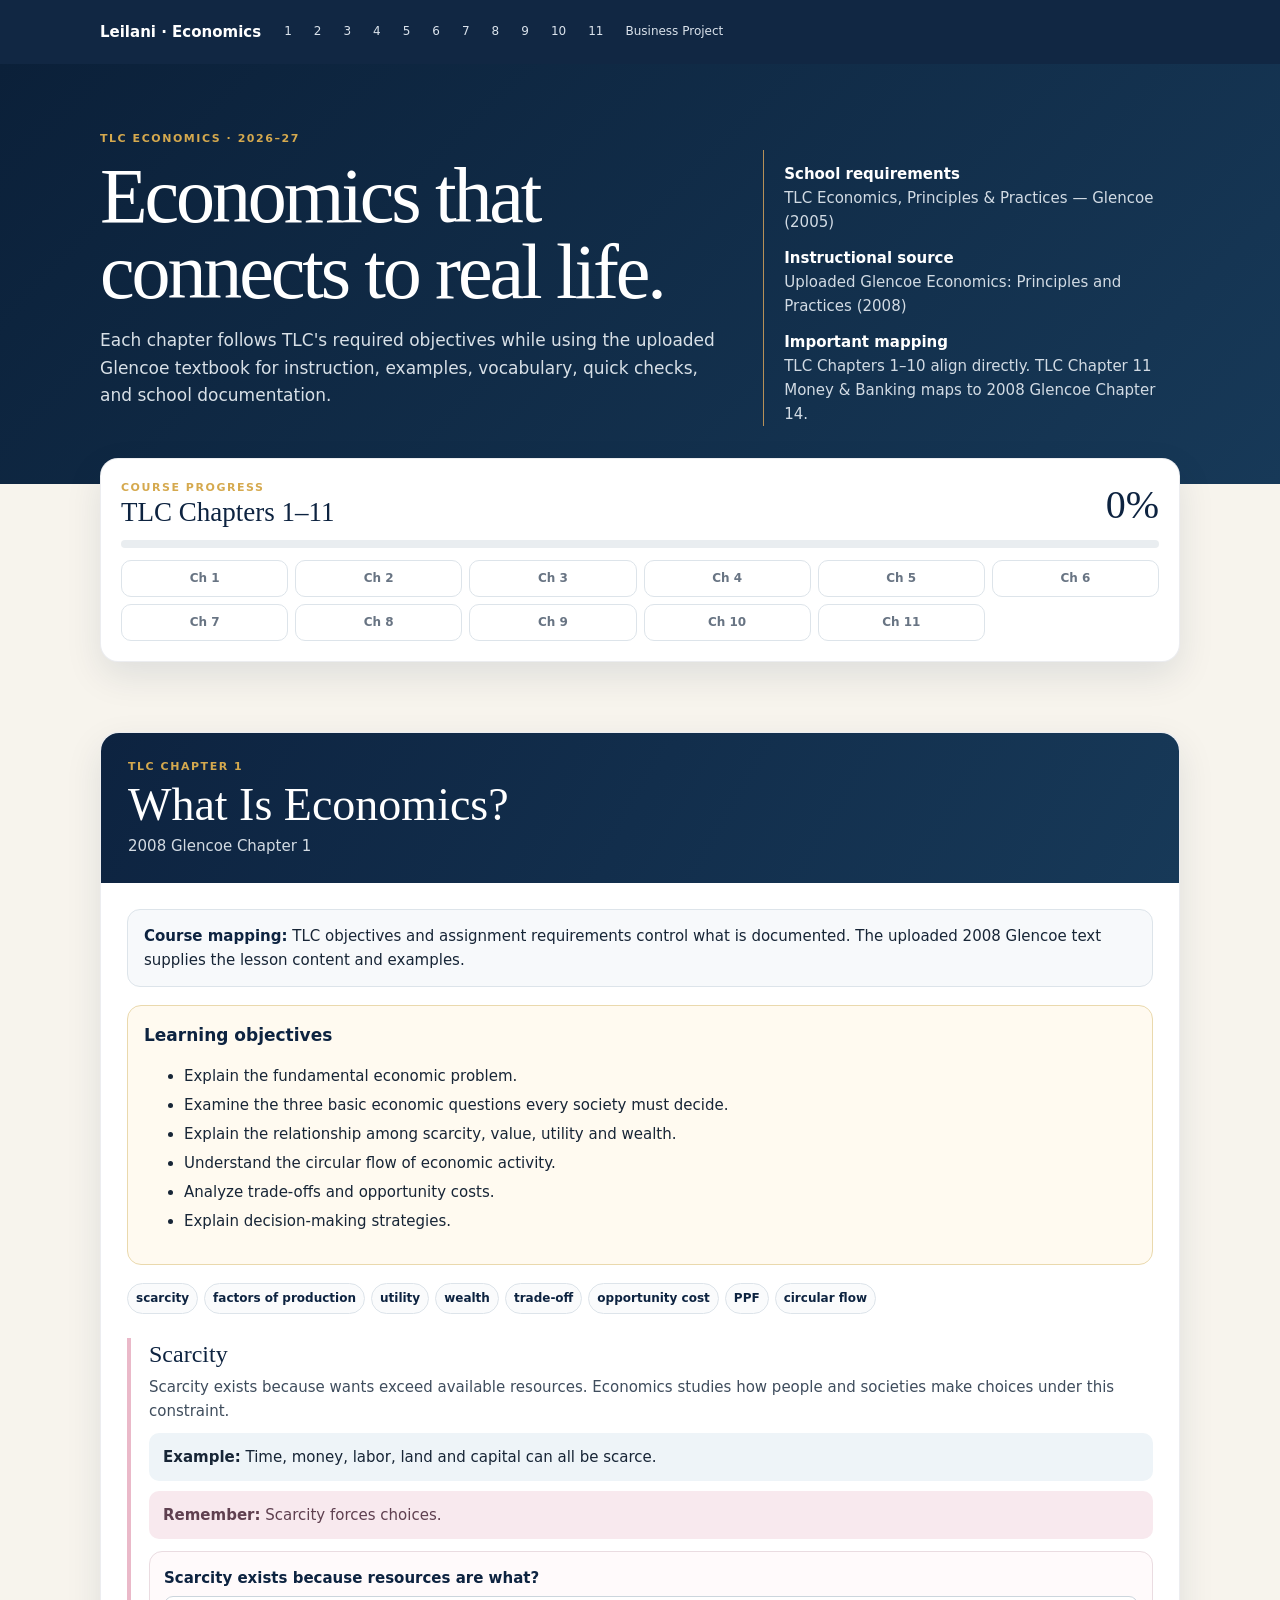
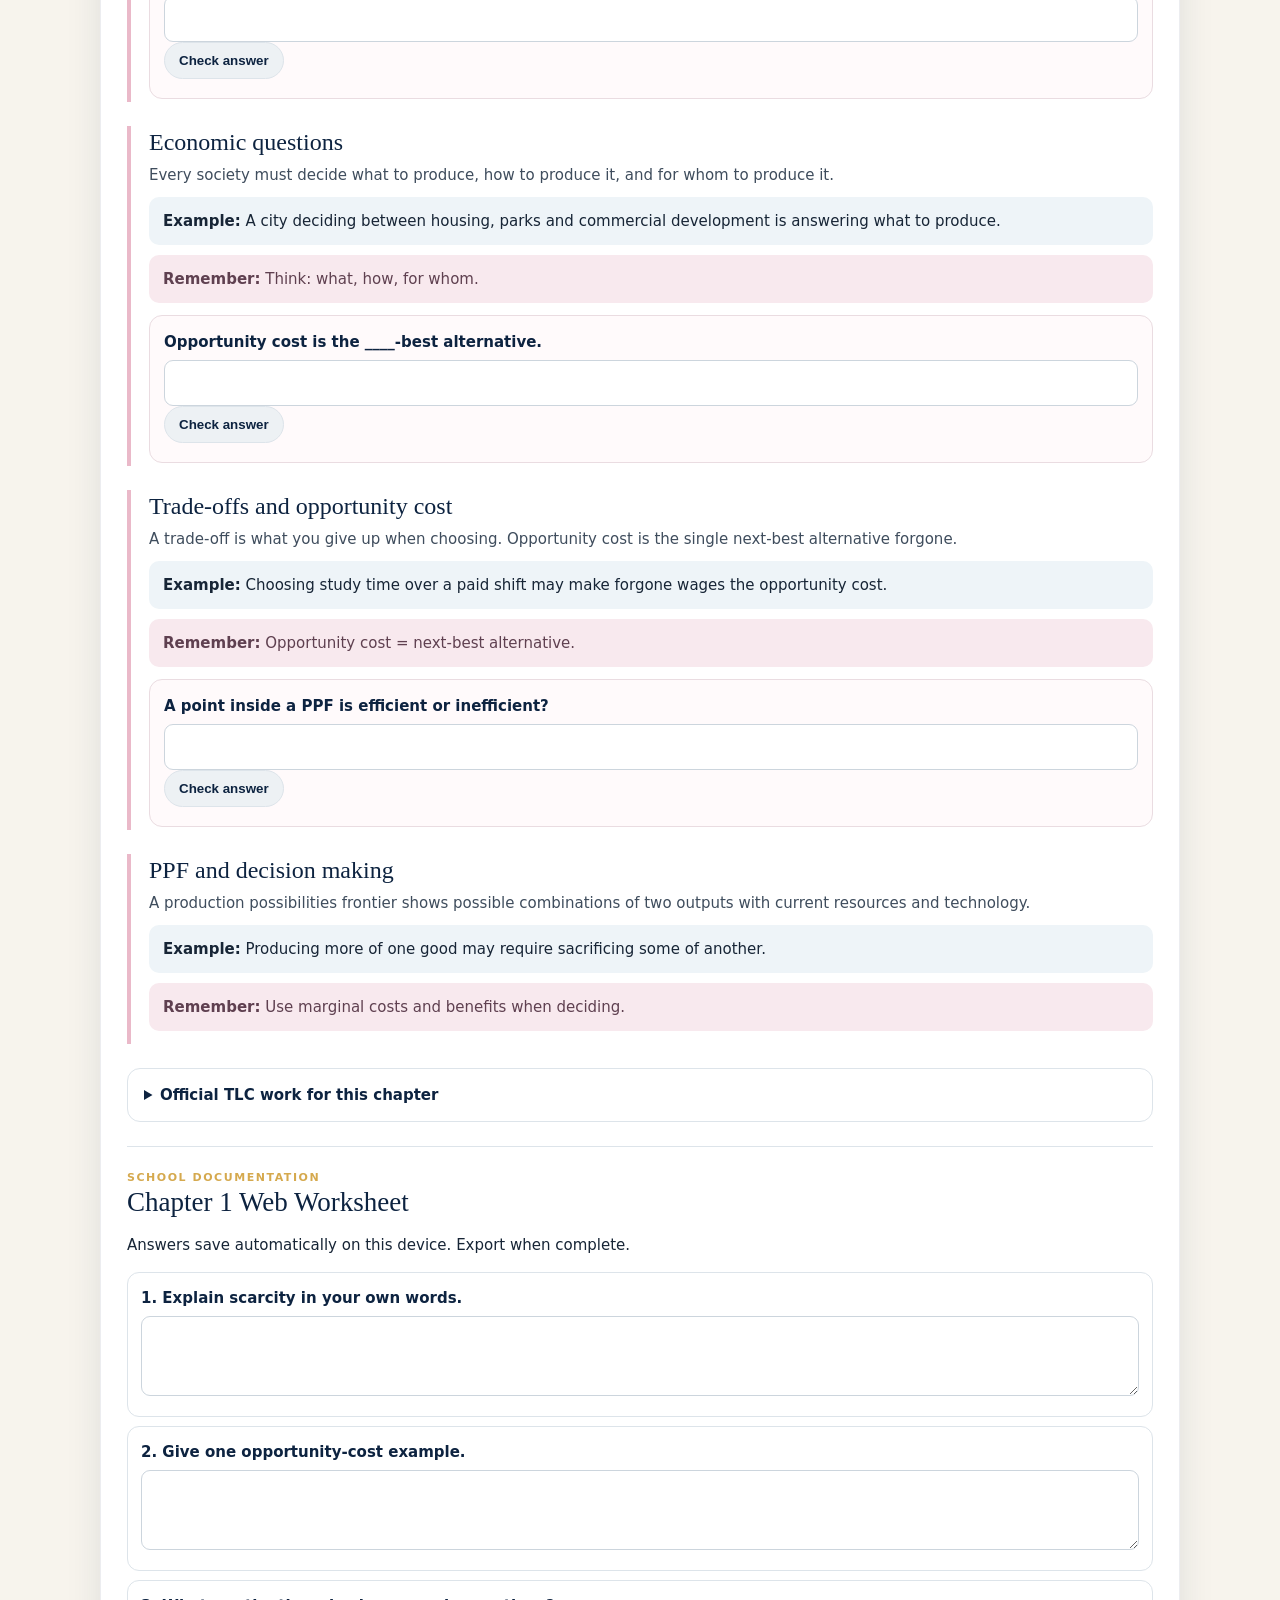
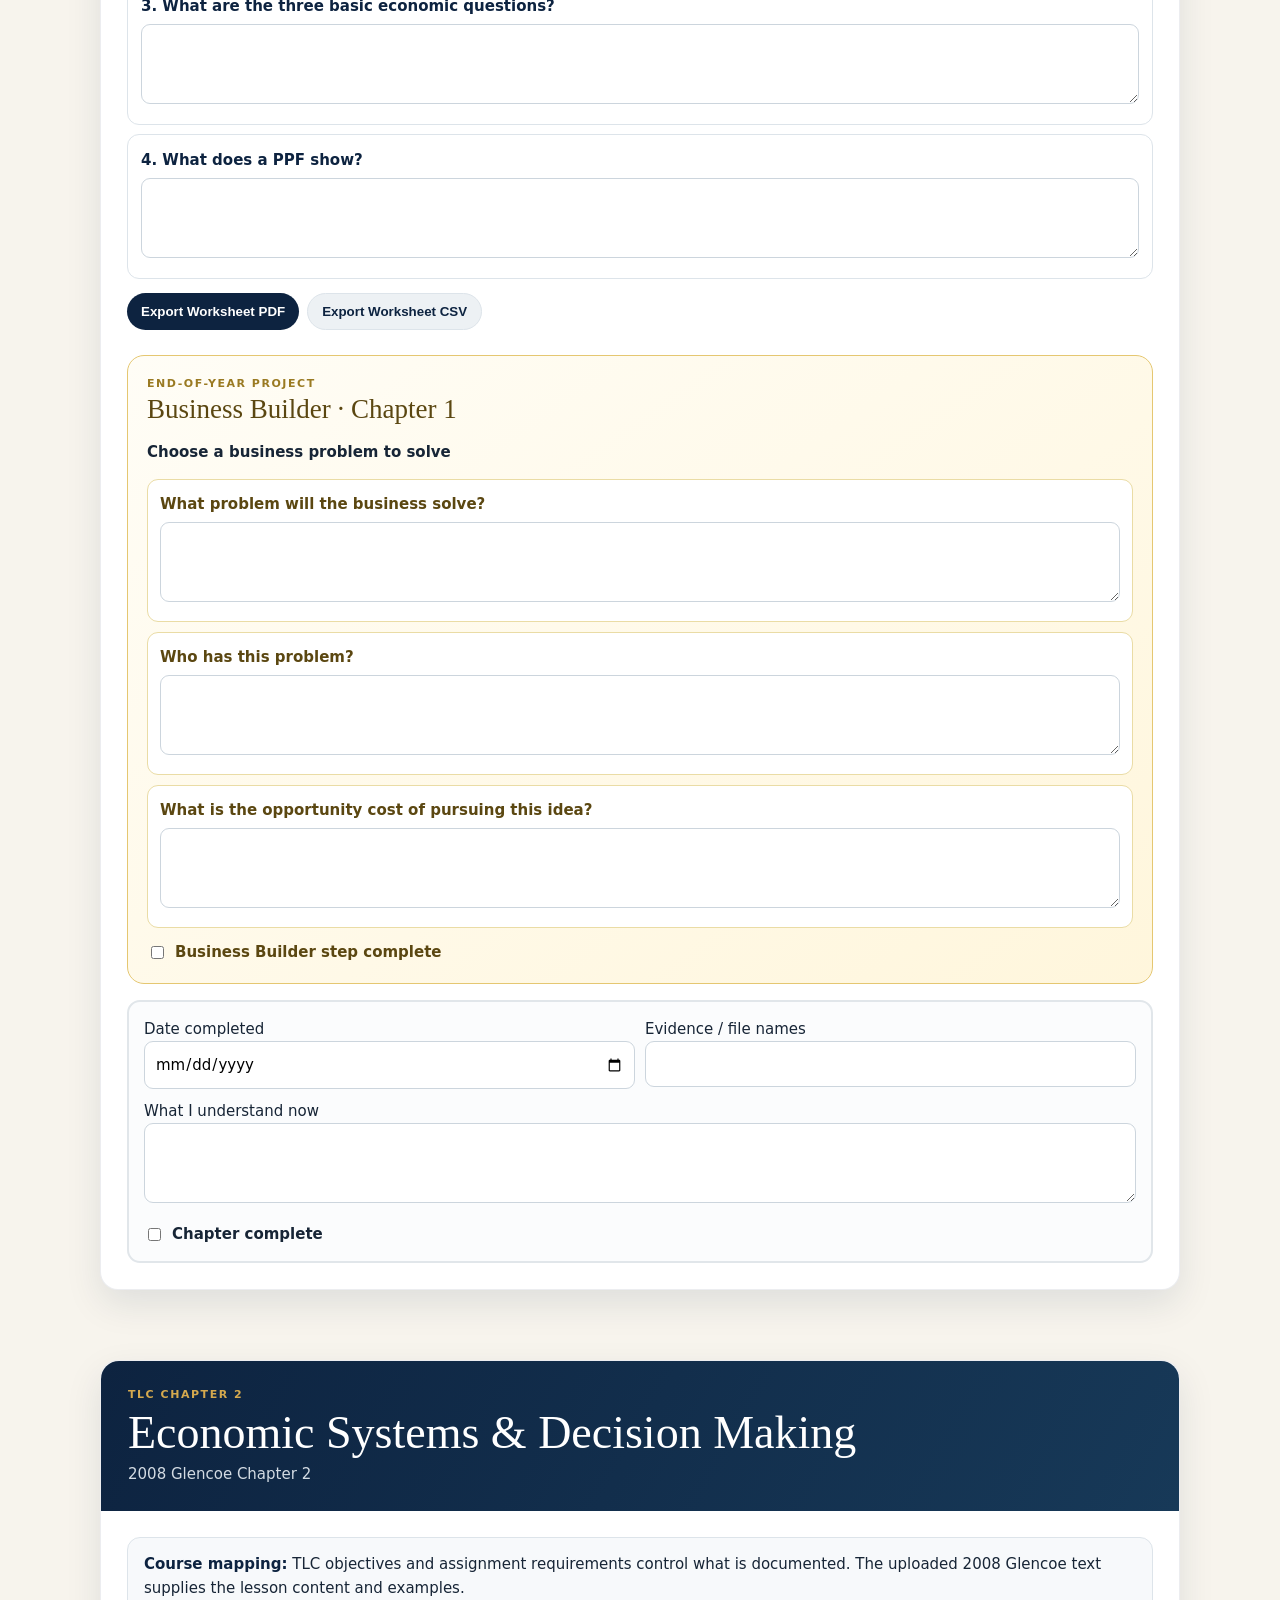
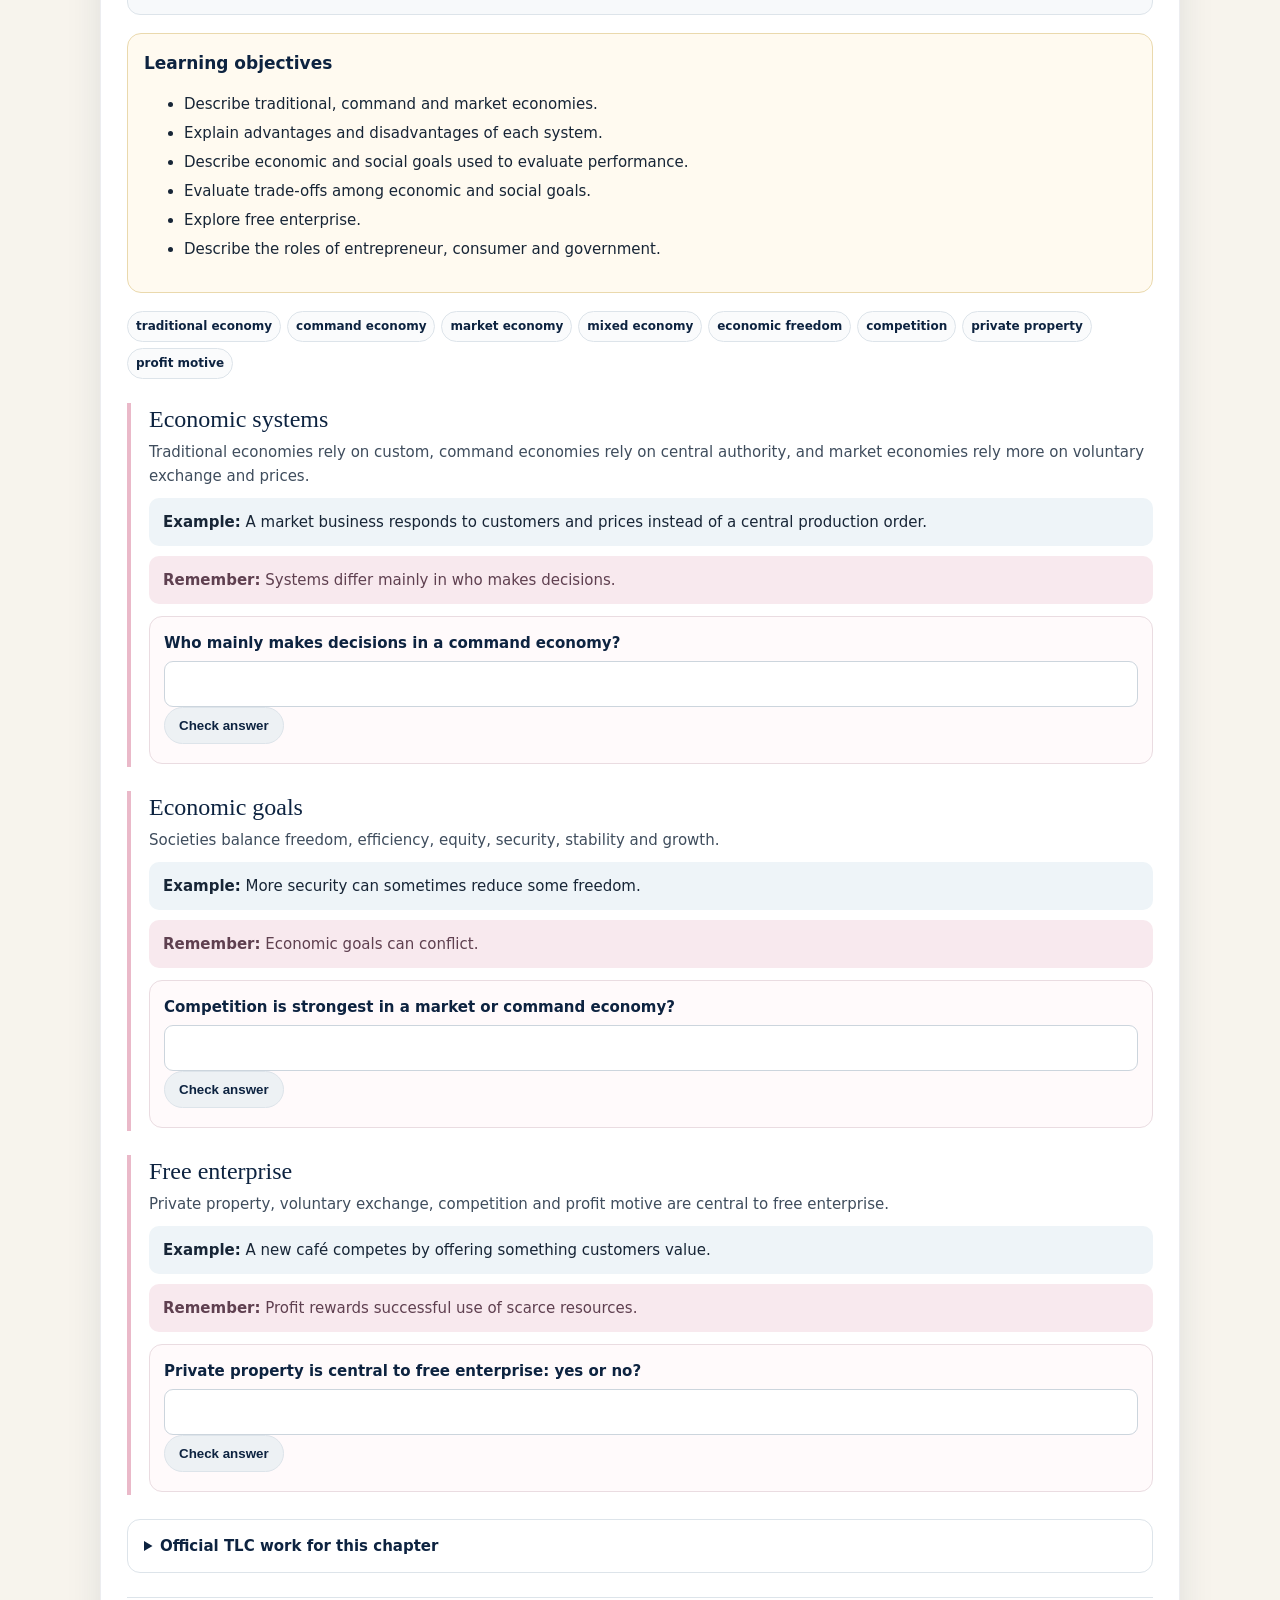
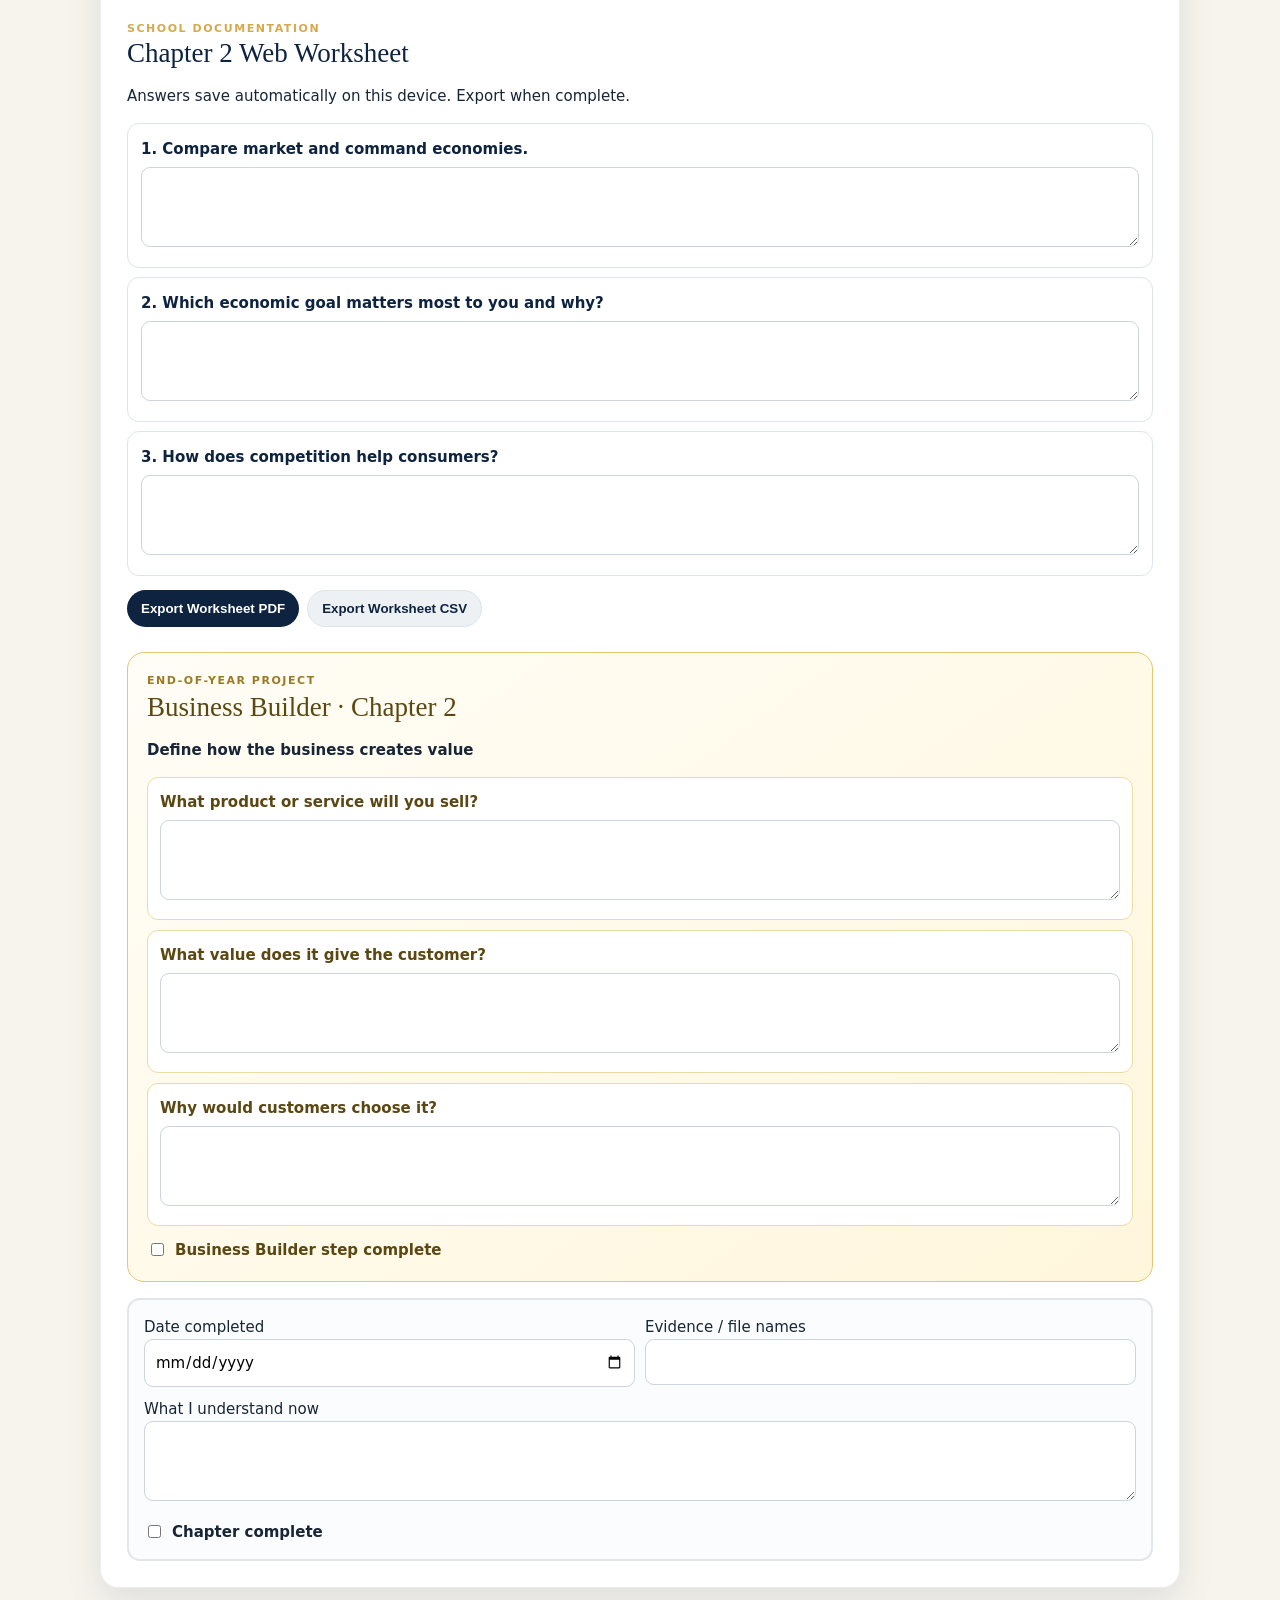
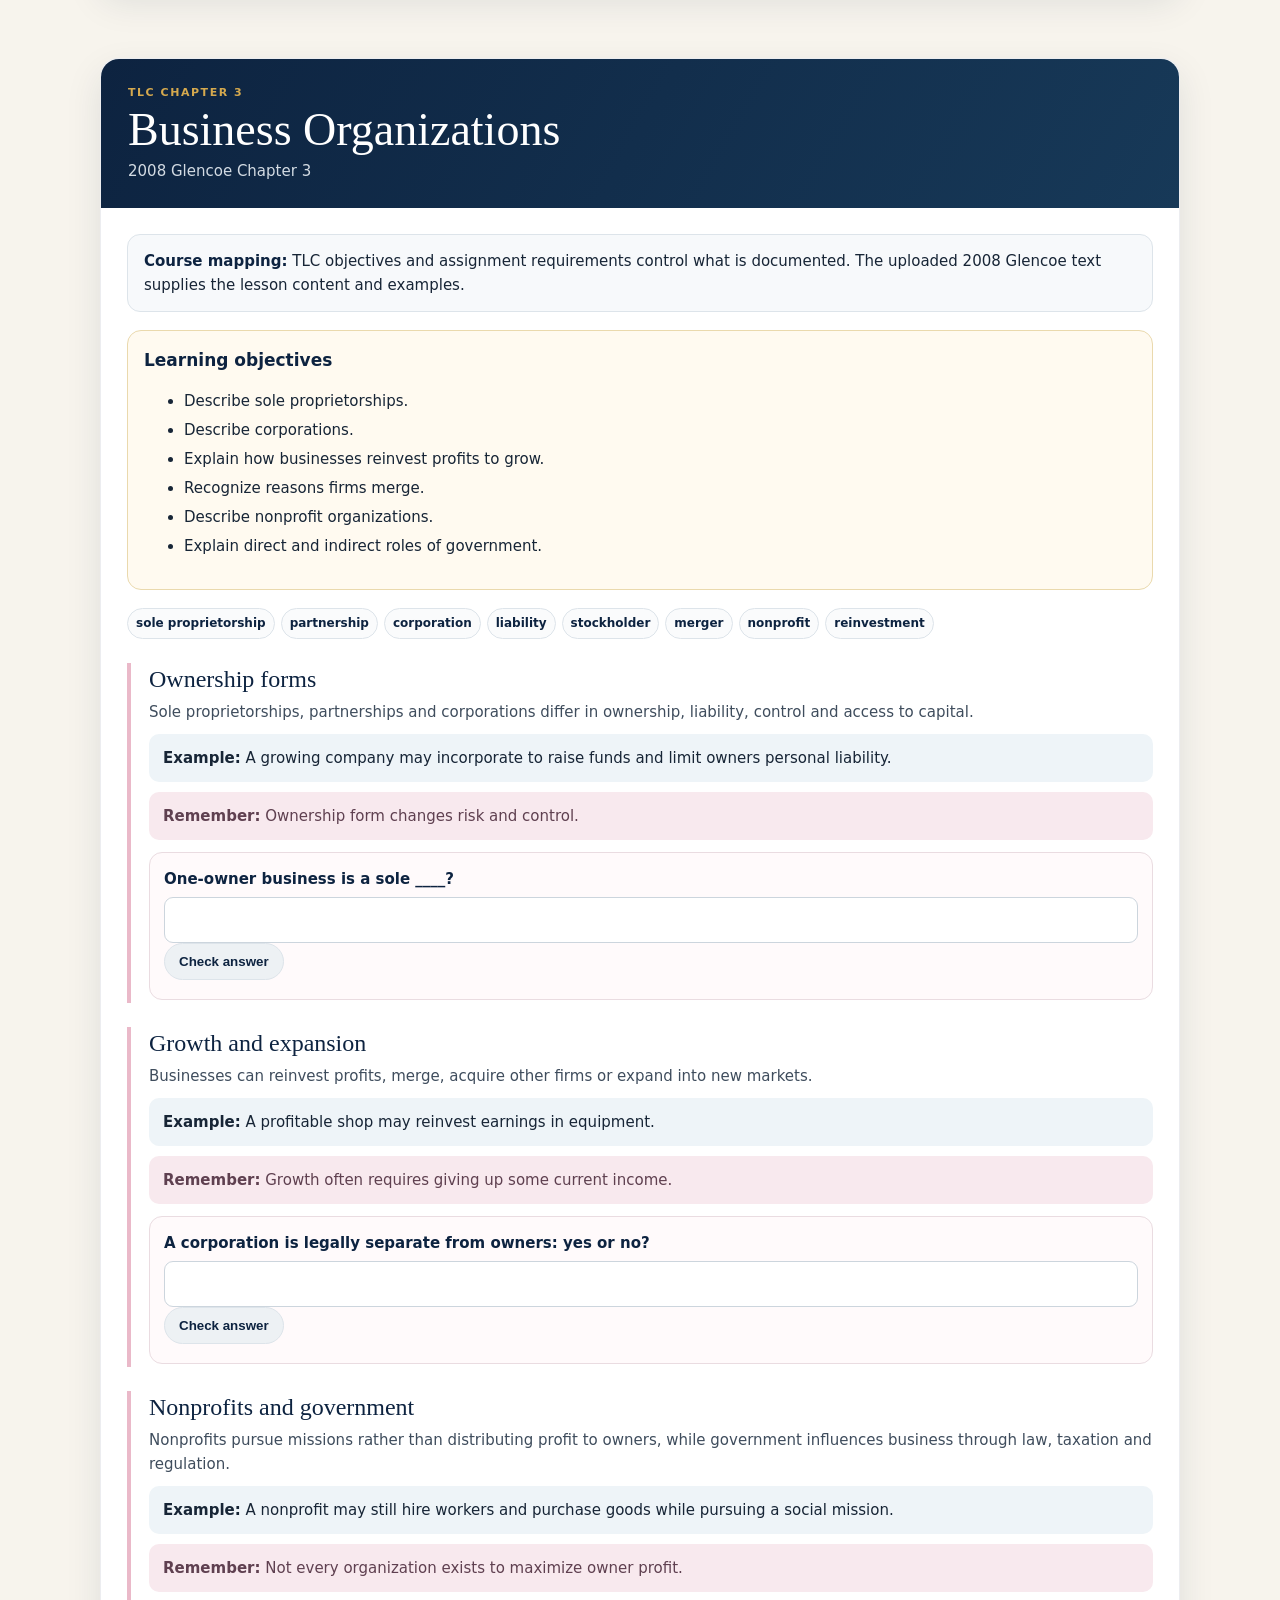
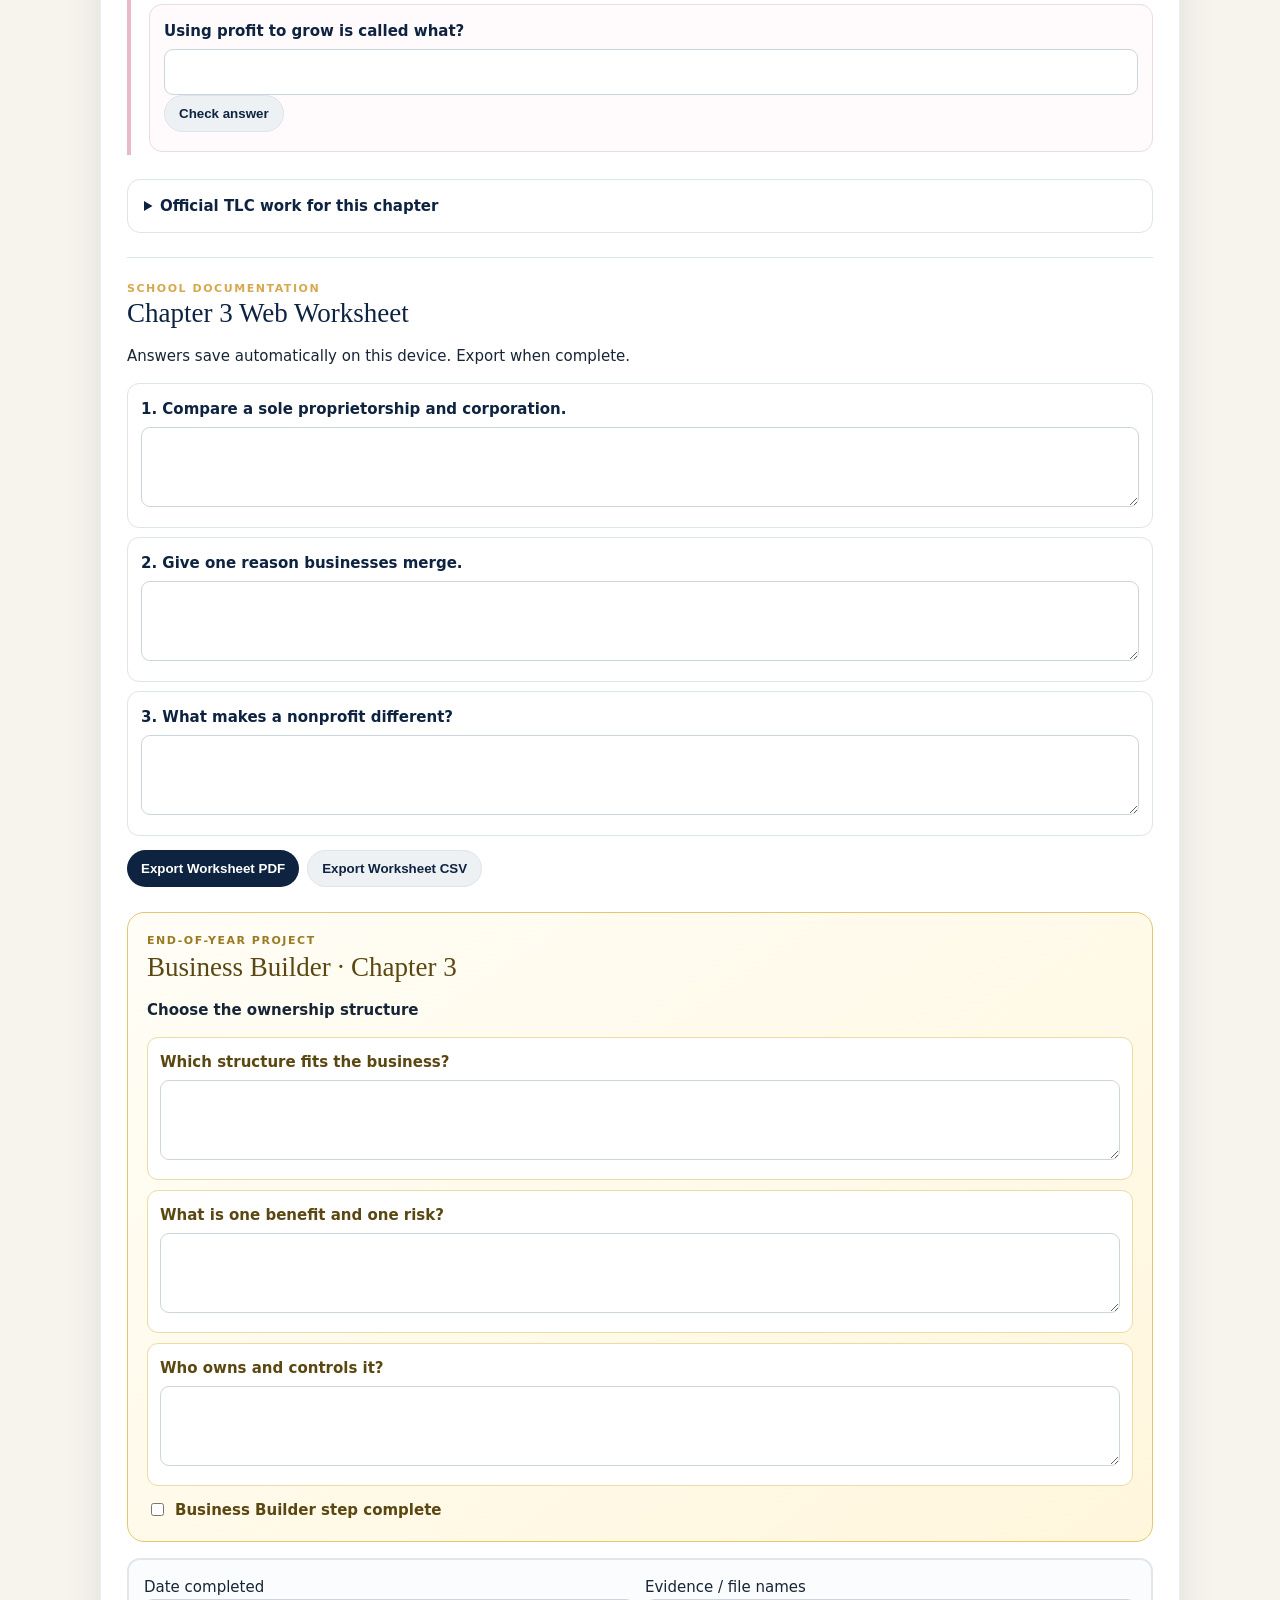
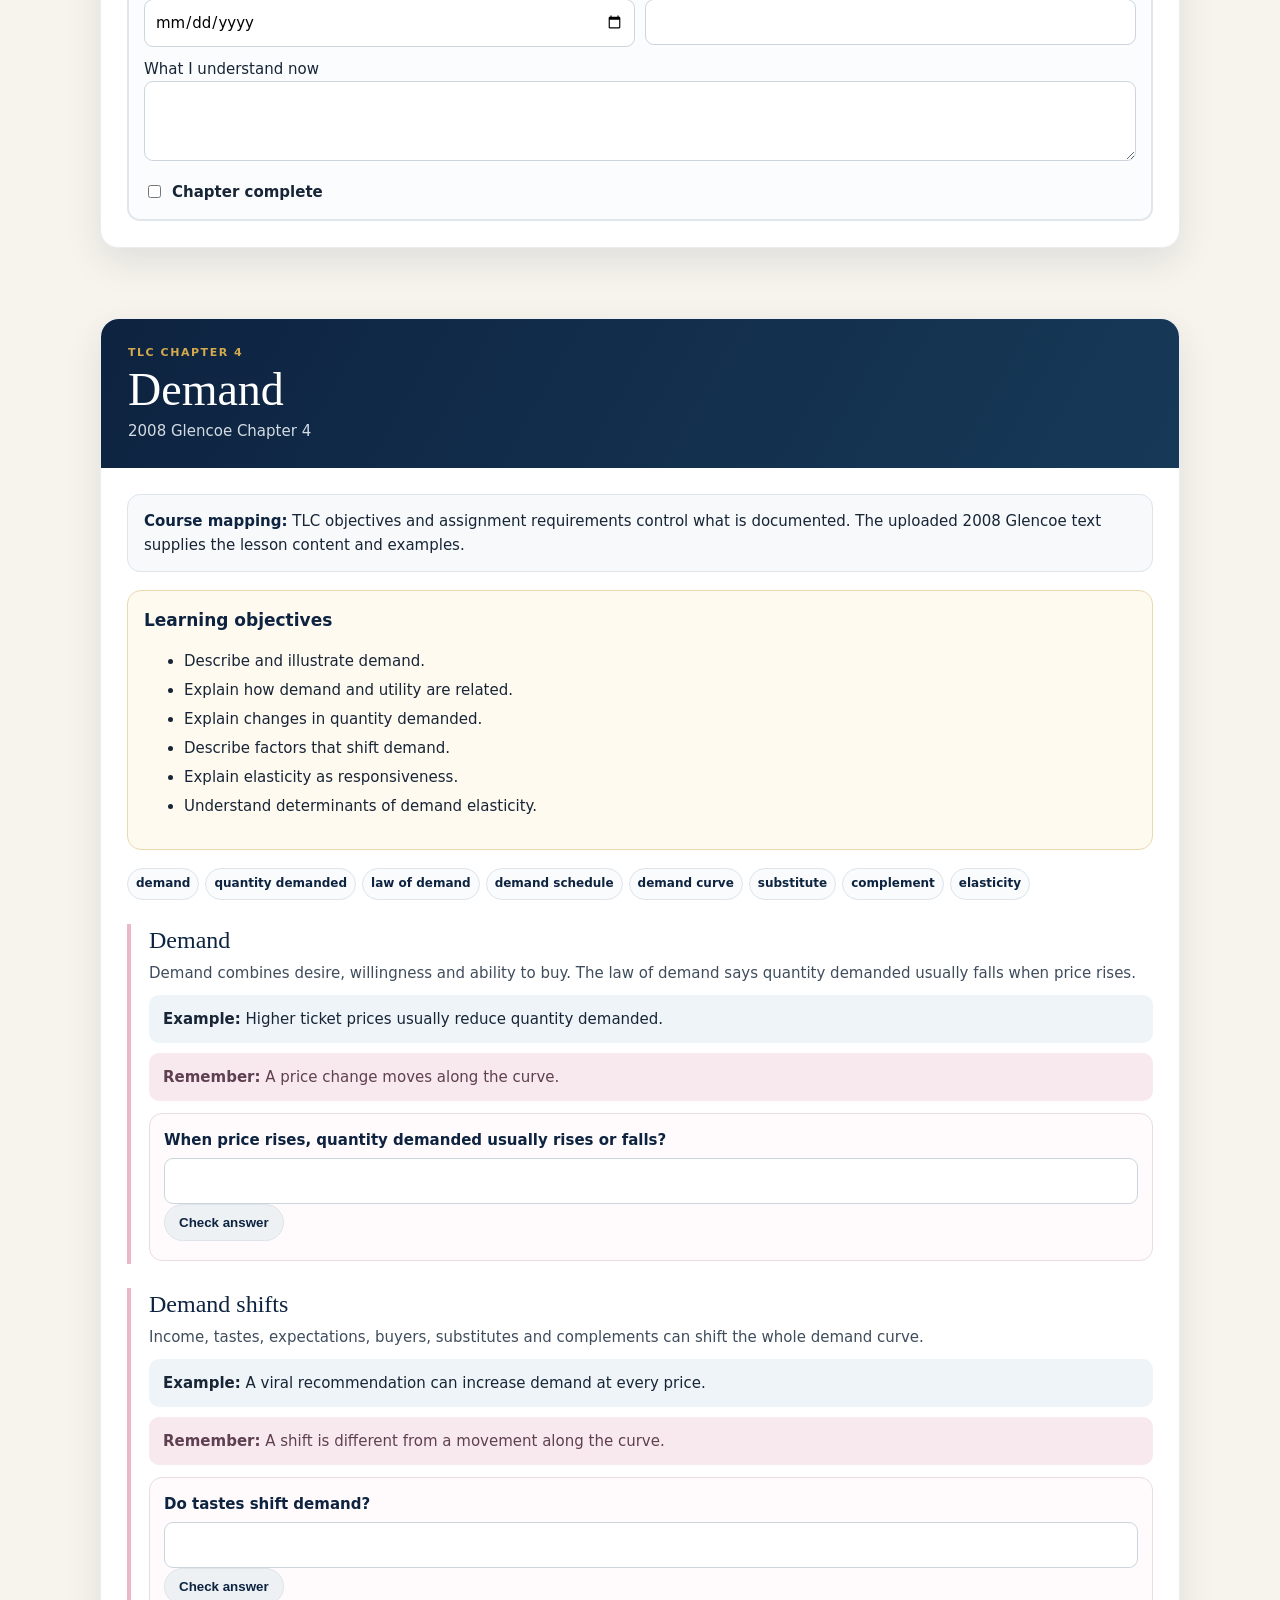
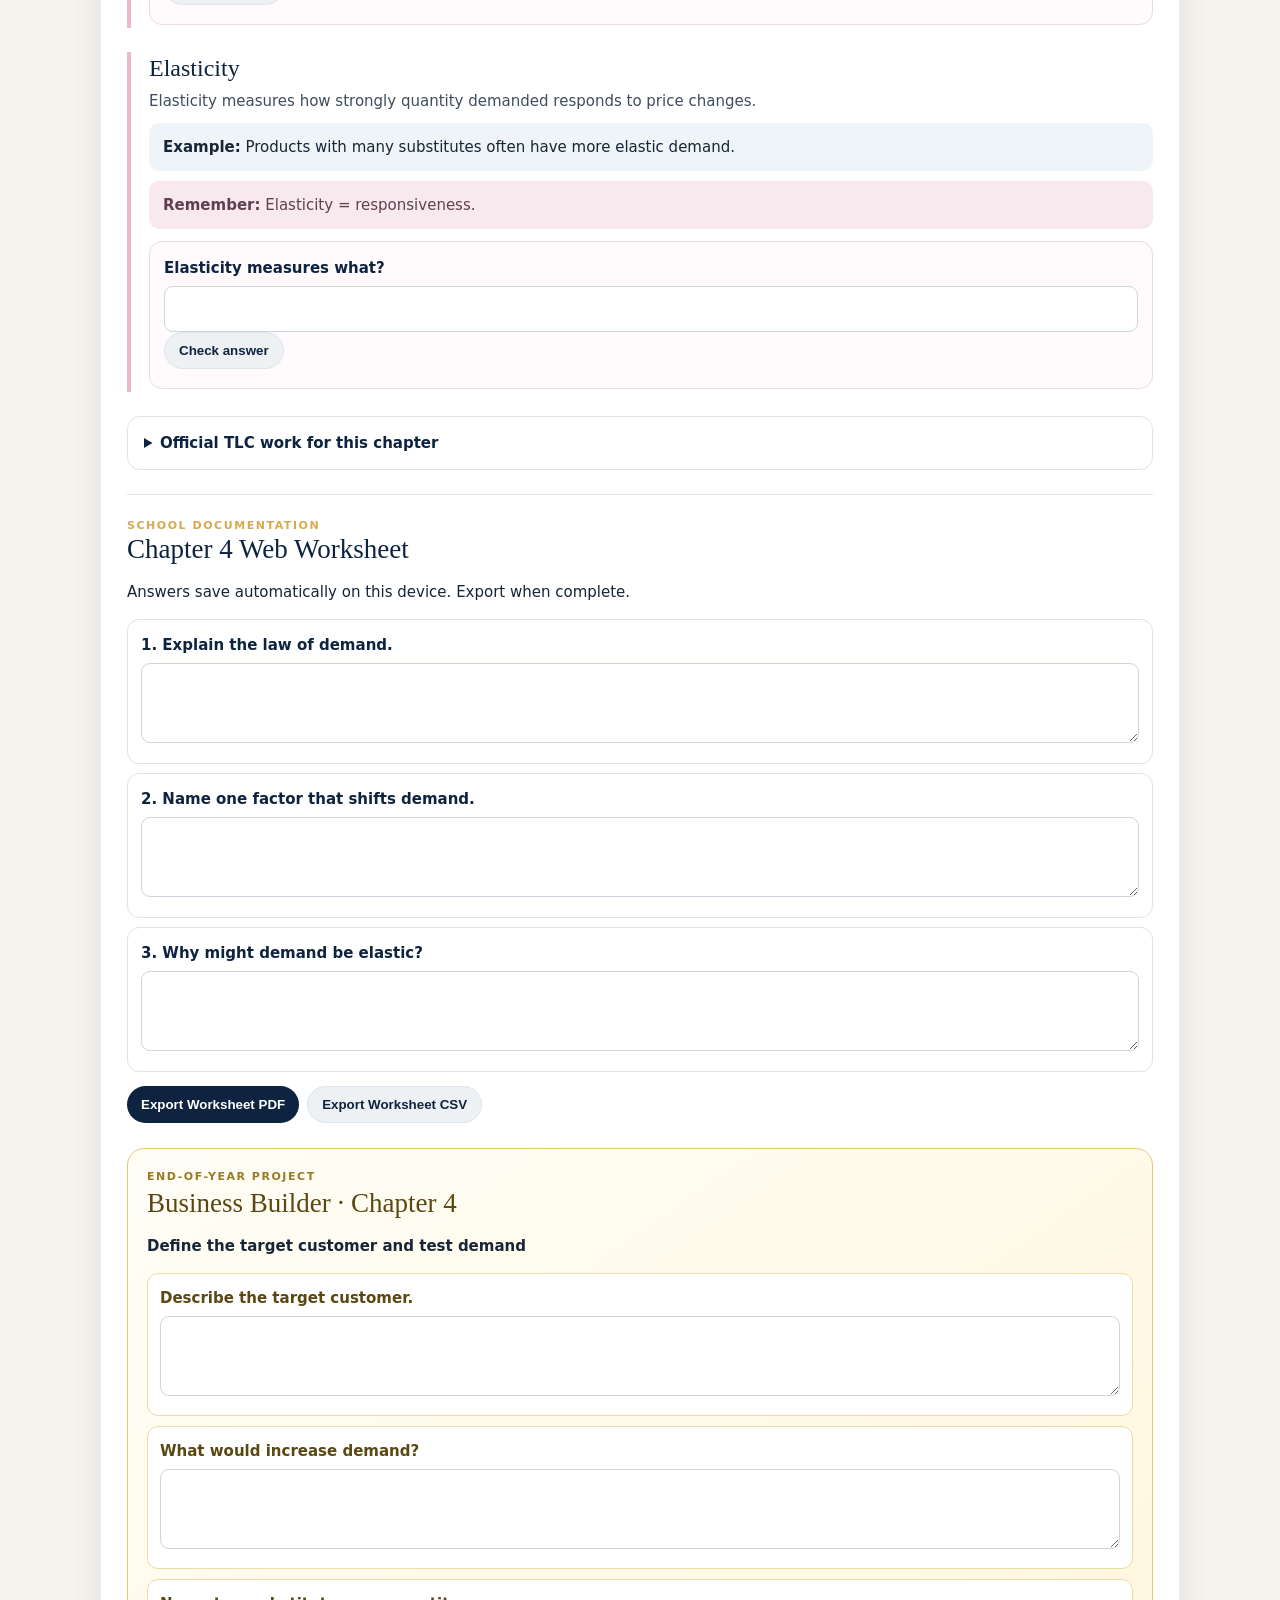
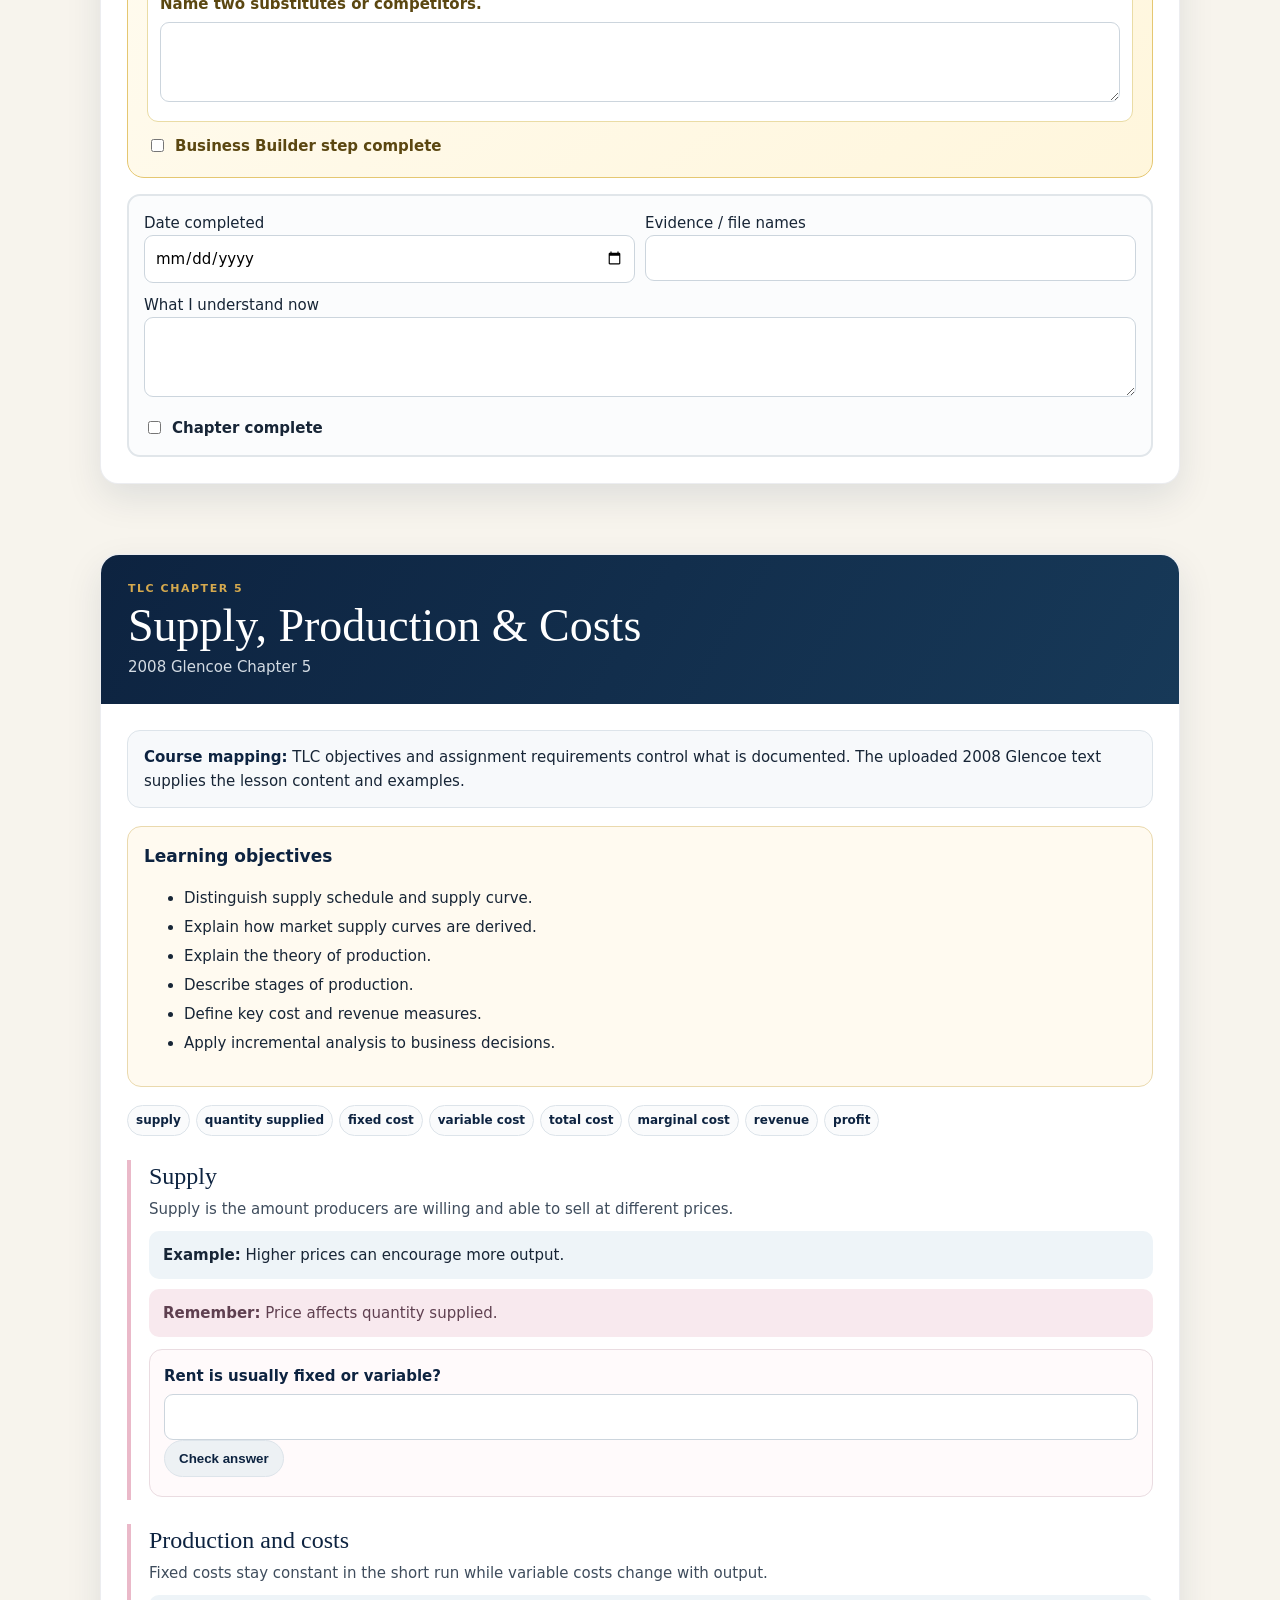
==== commit 1cf7fc6f: "Align economics site to TLC objectives and 2008 Glencoe textbook mapping" ====
--- a/microeconomics/index.html
+++ b/microeconomics/index.html
@@ -1,41 +1,13 @@
-<!-- Ready for GitHub Pages. -->
-<!doctype html>
-<html lang="en"><head><meta charset="utf-8"><meta name="viewport" content="width=device-width,initial-scale=1"><title>Leilani Economics + Business Builder</title>
-<style>
-:root{--navy:#0d2340;--navy2:#173958;--gold:#d5a94e;--cream:#f7f4ed;--paper:#fff;--ink:#172536;--muted:#6d7784;--line:#dde4ea;--pink:#f8e9ee;--pink2:#eab9c9;--blue:#eef4f8;--green:#2c7859;--red:#a14343;--biz:#fff6dc;--bizline:#e5c771;--shadow:0 14px 36px rgba(13,35,64,.10)}*{box-sizing:border-box}html{scroll-behavior:smooth;scroll-padding-top:72px}body{margin:0;background:var(--cream);color:var(--ink);font:15px/1.6 system-ui,-apple-system,Segoe UI,sans-serif}.wrap{width:min(1080px,calc(100% - 30px));margin:auto}nav{position:sticky;top:0;z-index:20;background:rgba(13,35,64,.98);color:#fff}.nav{height:66px;display:flex;align-items:center;gap:14px}.brand{font-weight:900;text-decoration:none;color:#fff;white-space:nowrap}.links{display:flex;gap:4px;overflow:auto;scrollbar-width:none}.links a{color:#dbe3ec;text-decoration:none;padding:7px 9px;border-radius:20px;font-size:12px;white-space:nowrap}.hero{background:radial-gradient(circle at 85% 10%,rgba(242,204,216,.25),transparent 26%),linear-gradient(135deg,#0b2039,#173958);color:#fff;padding:70px 0 62px}.heroGrid{display:grid;grid-template-columns:1.25fr .75fr;gap:40px;align-items:end}.eyebrow,.kicker{text-transform:uppercase;letter-spacing:.15em;font-size:11px;font-weight:900;color:var(--gold)}h1{font:500 clamp(42px,7vw,82px)/.96 Georgia,serif;letter-spacing:-.045em;margin:10px 0 18px}.hero h1 span{color:#f3cddd}.hero p{max-width:700px;color:#d7dfe7;font-size:17px}.heroNote{border-left:1px solid #b69058;padding-left:20px;color:#d2dbe4}.heroNote b{display:block;color:#fff;margin-top:14px}.card{background:#fff;border:1px solid rgba(13,35,64,.08);border-radius:20px;box-shadow:var(--shadow)}.progress{margin-top:-28px;position:relative}.pcard{padding:20px}.ptop{display:flex;justify-content:space-between;align-items:end}.pct{font:500 42px Georgia,serif;color:var(--navy)}.bar{height:8px;background:#e9edf0;border-radius:999px;overflow:hidden;margin:14px 0}.fill{height:100%;width:0;background:linear-gradient(90deg,var(--gold),#e8c578)}.chips{display:grid;grid-template-columns:repeat(5,1fr);gap:7px}.chip{border:1px solid var(--line);border-radius:10px;padding:8px;text-align:center;font-size:12px;font-weight:850;color:var(--muted)}.chip.done{background:var(--navy);color:#fff}.section{padding:70px 0 0}.sectionTitle{font:500 clamp(32px,5vw,54px)/1.04 Georgia,serif;color:var(--navy);margin:3px 0 10px;letter-spacing:-.03em}.intro{max-width:820px;color:var(--muted)}.guide{padding-top:74px}.guideHead{padding:27px 28px;background:linear-gradient(120deg,var(--navy),var(--navy2));color:#fff;border-radius:20px 20px 0 0}.guideHead h2{font:500 clamp(30px,5vw,48px)/1 Georgia,serif;margin:6px 0}.guideHead p{margin:0;color:#d3dbe3}.body{padding:27px}.lesson{border-left:4px solid var(--pink2);padding:4px 0 4px 18px;margin:25px 0}.lesson h3{font:500 25px Georgia,serif;color:var(--navy);margin:0 0 7px}.lesson p{margin:7px 0;color:#3f4d5d}.remember{background:var(--pink);padding:12px 14px;border-radius:11px;margin:10px 0;color:#5f4050}.example{background:var(--blue);padding:13px 14px;border-radius:11px;margin:10px 0}.terms{display:flex;gap:6px;flex-wrap:wrap;margin-top:9px}.term{border:1px solid var(--line);background:#fafbfc;border-radius:999px;padding:5px 8px;font-size:12px;font-weight:800;color:var(--navy)}.quick{border:1px solid #eadce1;background:#fffafb;border-radius:14px;padding:14px;margin-top:12px}.quick label,.q label{font-weight:850;color:var(--navy);display:block;margin-bottom:6px}.feedback{font-size:12px;font-weight:850;margin-top:5px}.ok{color:var(--green)}.bad{color:var(--red)}details{border:1px solid var(--line);border-radius:14px;margin:16px 0;background:#fff}summary{cursor:pointer;padding:14px 16px;font-weight:900;color:var(--navy)}details>div{padding:0 16px 16px}.tlc li{margin:6px 0}.worksheet{margin-top:25px;border-top:1px solid var(--line);padding-top:22px}.worksheet h3{font:500 28px Georgia,serif;color:var(--navy);margin:0 0 5px}.q{border:1px solid var(--line);border-radius:13px;padding:14px;margin:9px 0;background:#fff}.q small{display:block;color:var(--muted);margin-bottom:7px}textarea,input[type=text],input[type=date]{width:100%;border:1px solid #ccd5dd;border-radius:9px;padding:10px;font:inherit;background:#fff}textarea{min-height:82px;resize:vertical}.biz{margin-top:26px;background:linear-gradient(145deg,#fffdf6,var(--biz));border:1px solid var(--bizline);border-radius:18px;padding:20px}.bizTop{display:flex;justify-content:space-between;gap:12px;align-items:start}.biz h3{font:500 28px Georgia,serif;color:#5b4711;margin:2px 0 5px}.biz p{margin:5px 0;color:#665a35}.bizTag{background:#f2d983;border-radius:999px;padding:6px 10px;font-weight:900;font-size:12px;color:#5b4711;white-space:nowrap}.bizPrompt{background:#fff;border:1px solid #eadca5;border-radius:12px;padding:13px;margin-top:12px}.bizPrompt label{display:block;font-weight:850;color:#5b4711;margin-bottom:6px}.buttons{display:flex;gap:8px;flex-wrap:wrap;margin-top:14px}.btn{border:0;border-radius:999px;padding:10px 14px;background:var(--navy);color:#fff;font-weight:850;cursor:pointer;text-decoration:none;display:inline-block}.btn.alt{background:#edf1f4;color:var(--navy);border:1px solid var(--line)}.btn.gold{background:#d9b65d;color:#392c0a}.complete{border:2px solid #e1e6ea;border-radius:14px;padding:16px;margin-top:16px;background:#fbfcfd}.completeGrid{display:grid;grid-template-columns:1fr 1fr;gap:10px}.full{grid-column:1/-1}.field label{font-size:12px;font-weight:850;color:var(--navy);display:block;margin-bottom:4px}.roadmap{padding:24px}.roadGrid{display:grid;grid-template-columns:repeat(2,1fr);gap:12px}.road{border:1px solid var(--line);border-radius:14px;padding:15px;background:#fff}.road b{color:var(--navy)}.road small{display:block;color:var(--muted);margin-top:4px}.road .bizmini{margin-top:10px;padding:9px 10px;background:var(--biz);border-radius:9px;color:#5b4711;font-size:13px}.sourceNote{font-size:12px;color:var(--muted);margin-top:16px}footer{margin-top:70px;background:var(--navy);color:#cbd4dd;padding:30px 0}@media(max-width:800px){.heroGrid,.roadGrid{grid-template-columns:1fr}.chips{grid-template-columns:repeat(2,1fr)}.links{display:none}.guideHead,.ptop,.bizTop{display:block}.bizTag{display:inline-block;margin-top:10px}.completeGrid{grid-template-columns:1fr}.full{grid-column:auto}}@media print{nav,.hero,.progress,#roadmap,footer,.buttons,.quick button{display:none!important}body{background:#fff}.guide{display:none!important;padding:0}.guide.printing{display:block!important}.card{box-shadow:none;border:0}.guideHead{background:#fff!important;color:#000;padding:0 0 15px;border-bottom:2px solid #000}.guideHead h2,.guideHead p{color:#000}.body{padding:15px 0}.worksheet{page-break-before:always}.biz{page-break-inside:avoid}}
-</style></head><body>
-<nav><div class="wrap nav"><a class="brand" href="#top">Leilani · Economics</a><div class="links"><a href="#ch1">Ch 1</a><a href="#ch2">Ch 2</a><a href="#ch3">Ch 3</a><a href="#ch4">Ch 4</a><a href="#ch5">Ch 5</a><a href="#roadmap">Business Project</a></div></div></nav>
-<header class="hero" id="top"><div class="wrap heroGrid"><div><div class="eyebrow">TLC Economics · 2026–27</div><h1>Learn it. Use it. <span>Build something.</span></h1><p>Work through concise economics lessons, document progress with exportable web worksheets, and build one real business project a little at a time throughout the year.</p></div><aside class="heroNote"><b>Official course</b>TLC Economics, Principles & Practices — Glencoe (2005)<b>Course work</b>Concepts → Examples → Quick Checks → Web Worksheets<b>End-of-year project</b>Each chapter includes a Business Builder step connected to the economics being learned.</aside></div></header>
-<div class="progress"><div class="wrap"><div class="card pcard"><div class="ptop"><div><div class="kicker">Course progress</div><div style="font:500 28px Georgia,serif;color:var(--navy)">Foundation chapters 1–5</div></div><div class="pct" id="pct">0%</div></div><div class="bar"><div class="fill" id="fill"></div></div><div class="chips" id="chips"></div></div></div></div>
-<main id="app"></main>
-<section class="section" id="roadmap"><div class="wrap"><div class="kicker">End-of-year capstone</div><h2 class="sectionTitle">Business Builder roadmap.</h2><p class="intro">These steps continue after the foundation chapters. By the end of the year, Leilani will already have the content for her business plan, financial workbook, and final pitch deck.</p><div class="card roadmap"><div class="roadGrid" id="roadGrid"></div><div class="buttons"><button class="btn gold" onclick="exportBusiness()">Export Business Project Progress</button></div></div></div></section>
-<footer><div class="wrap"><b>Leilani's TLC Economics + Business Builder</b><br>Glencoe Economics: Principles and Practices · School year 2026–27</div></footer>
-<script>
-const STORE='leilani-econ-biz-2026-';
-const chapters=[
-{num:1,id:'ch1',title:'What Is Economics?',sub:'Scarcity · Basic Economic Concepts · Choices',terms:['scarcity','factors of production','utility','wealth','trade-off','opportunity cost','PPF','circular flow'],lessons:[['Scarcity','Wants exceed available resources. Economics studies how people and societies make choices because time, money, land, labor and capital are limited.','If you have two free hours but want to study, work, exercise and see friends, time is scarce.','Scarcity means choices are unavoidable.'],['Three basic economic questions','Every economic system must decide what to produce, how to produce it, and for whom to produce it.','A town choosing between housing, parks and businesses is answering what should be produced.','Think: what, how and for whom.'],['Trade-offs and opportunity cost','A trade-off is everything you give up when choosing. Opportunity cost is the single next-best alternative you did not choose.','Studying economics instead of working may mean forgone wages are the opportunity cost.','Opportunity cost = next-best alternative.'],['Production possibilities','A PPF shows combinations of two outputs possible with current resources and technology. Points on the frontier are efficient; inside are inefficient; beyond are currently unattainable.','Producing more laptops may require giving up bicycles.','More of one output often means less of another.']],quick:[['Scarcity exists because wants are large while resources are what?','limited'],['Opportunity cost means the ____-best alternative you give up.','next'],['A point inside a PPF is efficient or inefficient?','inefficient']],ws:['Explain scarcity in your own words.','Give one personal opportunity-cost example.','What are the three basic economic questions?','Explain what a PPF tells us.'],tlc:['Read Section 1: Scarcity and the Science of Economics, pp. 5–10; answer Section 1 Assessment questions 4–7.','Read Section 2: Basic Economic Concepts, pp. 12–17; answer questions 1–8.','Read Section 3: Economic Choices and Decision Making, pp. 19–25; answer questions 1–7.','Read Chapter 1 Summary p. 27; complete Reviewing the Facts p. 28; study for Chapter 1 test.'],biz:{week:'Week 1',title:'Choose a business problem to solve',why:'Scarcity and opportunity cost help entrepreneurs decide what problem is worth solving and what they are willing to give up to pursue it.',prompts:['What problem will your business solve?','Who has this problem? Describe the customer in 2–4 sentences.','What are three possible business ideas you considered?','Which idea are you choosing, and what is the opportunity cost of choosing it instead of the next-best idea?']}},
-{num:2,id:'ch2',title:'Economic Systems & Decision Making',sub:'Traditional · Command · Market · Free Enterprise',terms:['traditional economy','command economy','market economy','mixed economy','economic freedom','competition','private property','profit motive'],lessons:[['Economic systems','Societies organize production differently. Traditional economies rely heavily on custom, command economies rely on central authority, and market economies rely more on voluntary exchange and prices.','A family business operating in a competitive market responds to customers and prices rather than a central production order.','Systems differ mainly in who makes economic decisions.'],['Economic goals','Societies balance freedom, efficiency, equity, security, stability and growth. Goals can conflict.','A policy that increases security may reduce some economic freedom.','Economic choices involve trade-offs among goals.'],['Free enterprise','Private property, voluntary exchange, competition and the profit motive are central parts of the U.S. free-enterprise system.','A new café competes by offering something customers value more than alternatives.','Profit rewards successful use of scarce resources.']],quick:[['In a command economy, decisions are mainly made by markets or central authority?','central authority'],['Competition is associated most strongly with a market or command system?','market'],['Private property is central to free enterprise: yes or no?','yes']],ws:['Compare a market economy and a command economy.','Which economic goal matters most to you and why?','How does competition help consumers?'],tlc:['Read Section 1: Economic Systems, pp. 33–39; answer questions 3–6.','Complete Critical Thinking Skill p. 40.','Read Section 2: Evaluating Economic Performance, pp. 41–44; answer questions 1–8.','Read Section 3: Capitalism and Economic Freedom, pp. 46–51; answer questions 3–6.','Complete Chapter 2 review activities and study for the test.'],biz:{week:'Week 2',title:'Define how the business creates value',why:'A business succeeds in a market system when it creates something customers voluntarily choose over alternatives.',prompts:['What product or service will you sell?','What value does it give the customer?','Why would someone choose it instead of doing nothing or using a competitor?','What freedom and responsibility does the owner have in a free-enterprise system?']}},
-{num:3,id:'ch3',title:'Business Organizations',sub:'Sole Proprietorships · Partnerships · Corporations · Growth',terms:['sole proprietorship','partnership','corporation','liability','stockholder','merger','nonprofit','reinvestment'],lessons:[['Sole proprietorship','A sole proprietorship has one owner. It is usually easy to start and gives the owner control, but the owner may face unlimited personal liability.','A person operating a small design business alone may begin as a sole proprietor.','Simple ownership can also mean greater personal risk.'],['Partnerships and corporations','Partnerships divide ownership among partners. Corporations are separate legal entities owned by shareholders and can generally raise more capital, but they are more complex.','A growing company may incorporate to raise funds and limit owners’ personal liability.','Ownership form changes risk, control and financing.'],['Business growth','Businesses can reinvest profits, merge, acquire other firms or expand into new markets. Nonprofits serve purposes other than distributing profit to owners.','A profitable shop may reinvest earnings in equipment rather than paying all profit to the owner.','Growth often requires reinvesting today for future returns.']],quick:[['A business owned by one person is a sole ____?','proprietorship'],['A corporation is legally separate from its owners: yes or no?','yes'],['Using profits to help the company grow is called what?','reinvestment']],ws:['Which ownership form seems simplest and why?','Explain one advantage and one disadvantage of a corporation.','Why might a business reinvest profits?'],tlc:['Finish Chapter 3 Section 1: Forms of Business Organization, pp. 57–66; answer questions 1–5.','Read Section 2: Business Growth and Expansion, pp. 68–73; answer questions 1–7.','Read Section 3: Other Organizations, pp. 75–79; answer questions 1–6.','Complete Chapter 3 review/application activities and study for the test.'],biz:{week:'Week 3',title:'Choose the ownership structure',why:'This week turns the business idea into an actual organization.',prompts:['Would you choose sole proprietorship, partnership, LLC/corporation-style structure, or another form?','Why does that structure fit your business?','What is one benefit and one risk of your choice?','Who would own and control the business?']}},
-{num:4,id:'ch4',title:'Demand',sub:'Demand Curves · Changes in Demand · Elasticity',terms:['demand','quantity demanded','law of demand','demand schedule','demand curve','substitute','complement','elasticity'],lessons:[['Demand','Demand is the desire, willingness and ability to buy a product at different prices. The law of demand says quantity demanded usually falls when price rises, other things equal.','If concert tickets become much more expensive, fewer people may buy them.','Price changes quantity demanded along the same curve.'],['Changes in demand','Income, tastes, expectations, number of buyers, substitutes and complements can shift the entire demand curve.','A viral recommendation may increase demand for a product at every price.','A demand shift is different from movement along the curve.'],['Elasticity','Demand elasticity measures how strongly quantity demanded responds to a price change. Necessities often have less elastic demand than products with many substitutes.','A small price increase may greatly reduce demand for a product with many close substitutes.','Elasticity is responsiveness.']],quick:[['When price rises, quantity demanded usually rises or falls?','falls'],['A change in consumer tastes shifts demand: yes or no?','yes'],['Elasticity measures what?','responsiveness']],ws:['Explain the law of demand.','Give an example of a factor that could shift demand right.','Why might a product have elastic demand?'],tlc:['Read Chapter 4 Section 1: What Is Demand, pp. 89–93; answer question 5.','Read Section 2: Factors Affecting Demand, pp. 95–99; complete Checking for Understanding 1–4.','Read Section 3: Elasticity of Demand, pp. 101–107; complete 6–7.','Complete Chapter 4 review activities and study for the test.'],biz:{week:'Week 4',title:'Define the customer and test demand',why:'A business idea is only useful if real customers want it.',prompts:['Describe your target customer as specifically as possible.','What would make demand for your product rise?','What would make demand fall?','Name two substitutes or competitors.','Write three questions you could ask potential customers to test whether they would buy.']}},
-{num:5,id:'ch5',title:'Supply, Production & Costs',sub:'Supply Curves · Production · Cost · Revenue · Profit',terms:['supply','quantity supplied','fixed cost','variable cost','total cost','marginal cost','revenue','profit'],lessons:[['Supply','Supply is the amount producers are willing and able to sell at different prices. Higher prices often encourage more quantity supplied.','A bakery may bake more pastries when prices are high enough to cover extra labor and ingredients.','Price affects quantity supplied.'],['Production and costs','Fixed costs do not change with output in the short run. Variable costs change as production changes. Total cost is fixed plus variable cost.','Rent may be fixed while ingredients vary with how many units are produced.','Know what changes and what stays fixed.'],['Revenue and profit','Total revenue is price times quantity sold. Profit is total revenue minus total cost. Businesses compare additional benefit and additional cost when deciding whether to produce more.','Selling 100 units at $20 each creates $2,000 in revenue before costs are subtracted.','Revenue is not the same as profit.']],quick:[['Rent that stays the same each month is fixed or variable?','fixed'],['Total revenue equals price times what?','quantity'],['Profit equals revenue minus what?','cost']],ws:['Explain the difference between fixed and variable costs.','Give two likely costs for a small business.','How is revenue different from profit?'],tlc:['Read Chapter 5 Section 1: What Is Supply, pp. 113–120; answer questions 1–5.','Read Section 2: Theory of Production, pp. 122–125; complete Critical Thinking question 7.','Read Section 3: Cost, Revenue and Profit Maximization, pp. 127–131; answer questions 3–6.','Complete Chapter 5 review, math practice/building skills, and study for the test.'],biz:{week:'Week 5',title:'Build the first cost and price model',why:'Now the business starts becoming financially real.',prompts:['List at least three fixed/startup costs.','List at least three variable costs.','What will you charge for one unit or service? Why?','Estimate how many units/customers you could serve in one month.','Estimate monthly revenue and explain your assumptions.']}}
-];
-const later=[
-['Week 6','Prices & equilibrium','Choose an initial price and explain how supply, demand and competitor prices influenced it.'],['Week 7','Competition & market structure','Identify the market structure and three competitors. Explain your competitive advantage.'],['Week 8','Market failures & government','Identify one law, regulation, license, externality or consumer-protection issue that could affect the business.'],['Week 9','Labor & wages','Decide whether the business needs workers. Create one job role, duties and a reasonable wage estimate.'],['Week 10','Employment decisions','Estimate the cost of adding one worker and explain when hiring would make economic sense.'],['Week 11','Taxes & government revenue','Identify likely taxes/fees the business would encounter and add placeholders to the financial plan.'],['Week 12','Government spending & economy','Explain one way public infrastructure or government spending helps or affects the business.'],['Week 13','Money & banking','Choose how the business would handle checking, payments, savings and emergency cash.'],['Week 14','Financing','Compare bootstrapping, a loan and an investor. Choose one and explain why.'],['Week 15','Financial model','Build or refine the Excel workbook: startup costs, monthly costs, revenue, profit and break-even.'],['Week 16','Marketing & demand test','Create a simple marketing plan and one sample ad/post. Explain which demand factor it targets.'],['Week 17','Operations','Map how a customer order moves from purchase to delivery. Identify bottlenecks and scarce resources.'],['Week 18','Risk & scenario test','Create best-case, expected and worst-case scenarios for sales and profit.'],['Week 19','Final business plan','Combine the idea, customer, ownership, competition, operations and financials into a concise plan.'],['Week 20','Pitch deck','Create a 6–8 slide pitch deck: problem, solution, customer, market, economics, financials and next step.'],['Week 21','Final reflection','Explain which economics concepts most changed the business idea and what you would do differently in real life.']
-];
-function key(x){return STORE+x} function save(id,val){localStorage.setItem(key(id),val)} function load(id){return localStorage.getItem(key(id))||''}
-function safe(s){return String(s).replace(/[&<>"']/g,m=>({'&':'&amp;','<':'&lt;','>':'&gt;','"':'&quot;',"'":'&#39;'}[m]))}
-function render(){const app=document.getElementById('app');app.innerHTML=chapters.map(ch=>`<section class="guide" id="${ch.id}"><div class="wrap"><article class="card"><header class="guideHead"><div><div class="kicker">Chapter ${ch.num}</div><h2>${ch.title}</h2><p>${ch.sub}</p></div></header><div class="body"><div class="terms">${ch.terms.map(t=>`<span class="term">${t}</span>`).join('')}</div>${ch.lessons.map((l,i)=>`<div class="lesson"><h3>${l[0]}</h3><p>${l[1]}</p><div class="example"><b>Example:</b> ${l[2]}</div><div class="remember"><b>Remember:</b> ${l[3]}</div>${ch.quick[i]?quickHTML(ch,i,ch.quick[i]):''}</div>`).join('')}<details><summary>Official TLC work for this chapter</summary><div><ul class="tlc">${ch.tlc.map(x=>`<li>${x}</li>`).join('')}</ul></div></details>${worksheetHTML(ch)}${businessHTML(ch)}${completeHTML(ch)}</div></article></div></section>`).join('');restore();updateProgress();}
-function quickHTML(ch,i,q){return `<div class="quick"><label>${q[0]}</label><input type="text" id="quick-${ch.num}-${i}" oninput="save(this.id,this.value)"><button class="btn alt" onclick="checkQuick(${ch.num},${i},'${q[1].replace(/'/g,"\\'")}')">Check answer</button><div class="feedback" id="fb-${ch.num}-${i}"></div></div>`}
-function worksheetHTML(ch){return `<div class="worksheet"><div class="kicker">School documentation</div><h3>Chapter ${ch.num} Web Worksheet</h3><p>Answers save automatically on this device. Export when the chapter is complete.</p>${ch.ws.map((q,i)=>`<div class="q"><label>${i+1}. ${q}</label><textarea id="ws-${ch.num}-${i}" oninput="save(this.id,this.value)"></textarea></div>`).join('')}<div class="buttons"><button class="btn" onclick="printChapter('${ch.id}')">Export Worksheet PDF</button><button class="btn alt" onclick="exportCSV(${ch.num})">Export Worksheet CSV</button></div></div>`}
-function businessHTML(ch){return `<div class="biz"><div class="bizTop"><div><div class="kicker" style="color:#9a7a22">End-of-year project</div><h3>Business Builder · ${ch.biz.week}</h3><p><b>${ch.biz.title}</b></p></div><span class="bizTag">15–25 min</span></div><p>${ch.biz.why}</p>${ch.biz.prompts.map((p,i)=>`<div class="bizPrompt"><label>${p}</label><textarea id="biz-${ch.num}-${i}" oninput="save(this.id,this.value)"></textarea></div>`).join('')}<label style="display:flex;gap:8px;align-items:center;margin-top:12px;font-weight:800;color:#5b4711"><input type="checkbox" id="bizdone-${ch.num}" onchange="save(this.id,this.checked?'1':'');updateProgress()"> Business Builder step complete</label></div>`}
-function completeHTML(ch){return `<div class="complete"><div class="completeGrid"><div class="field"><label>Date completed</label><input type="date" id="date-${ch.num}" oninput="save(this.id,this.value)"></div><div class="field"><label>Evidence / file names</label><input type="text" id="evidence-${ch.num}" oninput="save(this.id,this.value)" placeholder="Worksheet PDF, textbook pages, etc."></div><div class="field full"><label>What I understand now</label><textarea id="reflect-${ch.num}" oninput="save(this.id,this.value)"></textarea></div></div><label style="display:flex;gap:8px;align-items:center;margin-top:12px;font-weight:850"><input type="checkbox" id="done-${ch.num}" onchange="save(this.id,this.checked?'1':'');updateProgress()"> Chapter complete</label></div>`}
-function restore(){document.querySelectorAll('textarea,input[type=text],input[type=date]').forEach(el=>el.value=load(el.id));document.querySelectorAll('input[type=checkbox]').forEach(el=>el.checked=load(el.id)==='1')}
-function checkQuick(c,i,ans){const el=document.getElementById(`quick-${c}-${i}`),fb=document.getElementById(`fb-${c}-${i}`);const v=el.value.trim().toLowerCase();const a=ans.toLowerCase();const ok=v===a||v.includes(a);fb.className='feedback '+(ok?'ok':'bad');fb.textContent=ok?'Correct.':'Try again. Re-read the idea just above.'}
-function updateProgress(){const done=chapters.filter(ch=>load('done-'+ch.num)==='1').length;const pct=Math.round(done/chapters.length*100);document.getElementById('pct').textContent=pct+'%';document.getElementById('fill').style.width=pct+'%';document.getElementById('chips').innerHTML=chapters.map(ch=>`<div class="chip ${load('done-'+ch.num)==='1'?'done':''}">Ch ${ch.num}${load('bizdone-'+ch.num)==='1'?' · Biz ✓':''}</div>`).join('')}
-function printChapter(id){document.querySelectorAll('.guide').forEach(x=>x.classList.remove('printing'));document.getElementById(id).classList.add('printing');window.print();setTimeout(()=>document.getElementById(id).classList.remove('printing'),800)}
-function download(name,text,type='text/plain'){const a=document.createElement('a');a.href=URL.createObjectURL(new Blob([text],{type}));a.download=name;a.click();setTimeout(()=>URL.revokeObjectURL(a.href),500)}
-function exportCSV(n){const ch=chapters.find(x=>x.num===n);let rows=[['Chapter','Question','Response']];ch.ws.forEach((q,i)=>rows.push([`Chapter ${n}`,q,load(`ws-${n}-${i}`)]));const csv=rows.map(r=>r.map(v=>'"'+String(v).replace(/"/g,'""')+'"').join(',')).join('\n');download(`Leilani_Economics_Chapter${n}_Worksheet.csv`,csv,'text/csv')}
-function renderRoadmap(){const grid=document.getElementById('roadGrid');grid.innerHTML=later.map((r,i)=>`<div class="road"><b>${r[0]} · ${r[1]}</b><small>Continue the capstone while learning the regular course.</small><div class="bizmini">${r[2]}</div><textarea id="laterbiz-${i}" oninput="save(this.id,this.value)" placeholder="Notes / work for this week..."></textarea><label style="display:flex;gap:7px;margin-top:8px;font-size:13px"><input type="checkbox" id="laterdone-${i}" onchange="save(this.id,this.checked?'1':'')"> complete</label></div>`).join('');grid.querySelectorAll('textarea').forEach(el=>el.value=load(el.id));grid.querySelectorAll('input[type=checkbox]').forEach(el=>el.checked=load(el.id)==='1')}
-function exportBusiness(){let t='LEILANI — END-OF-YEAR BUSINESS PROJECT PROGRESS\n\n';chapters.forEach(ch=>{t+=`${ch.biz.week}: ${ch.biz.title}\n`;ch.biz.prompts.forEach((p,i)=>t+=`${p}\n${load(`biz-${ch.num}-${i}`)}\n\n`) });later.forEach((r,i)=>{t+=`${r[0]} — ${r[1]}\n${r[2]}\nNotes: ${load(`laterbiz-${i}`)}\nCompleted: ${load(`laterdone-${i}`)==='1'?'Yes':'No'}\n\n`});download('Leilani_Business_Project_Progress.txt',t)}
-render();renderRoadmap();
-</script></body></html>+<!doctype html><html lang="en"><head><meta charset="utf-8"><meta name="viewport" content="width=device-width,initial-scale=1"><title>Leilani Economics + Business Builder</title><style>:root{--n:#0d2340;--n2:#173958;--g:#d5a94e;--bg:#f7f4ed;--ink:#172536;--muted:#687483;--line:#dde4ea;--pink:#f8e9ee;--blue:#eef4f8;--biz:#fff6dc;--bizline:#e5c771;--shadow:0 14px 36px rgba(13,35,64,.10)}*{box-sizing:border-box}html{scroll-behavior:smooth;scroll-padding-top:72px}body{margin:0;background:var(--bg);color:var(--ink);font:15px/1.6 system-ui,-apple-system,Segoe UI,sans-serif}.wrap{width:min(1080px,calc(100% - 28px));margin:auto}nav{position:sticky;top:0;z-index:20;background:rgba(13,35,64,.98);color:#fff}.nav{height:64px;display:flex;align-items:center;gap:14px}.brand{font-weight:900;color:#fff;text-decoration:none}.links{display:flex;gap:4px;overflow:auto}.links a{color:#dbe3ec;text-decoration:none;padding:7px 9px;border-radius:20px;font-size:12px;white-space:nowrap}.hero{background:linear-gradient(135deg,#0b2039,#173958);color:#fff;padding:66px 0 58px}.heroGrid{display:grid;grid-template-columns:1.2fr .8fr;gap:38px;align-items:end}.eyebrow,.kicker{text-transform:uppercase;letter-spacing:.14em;font-size:11px;font-weight:900;color:var(--g)}h1{font:500 clamp(42px,7vw,78px)/.98 Georgia,serif;letter-spacing:-.04em;margin:10px 0 16px}.hero p{max-width:700px;color:#d8e0e7;font-size:17px}.heroNote{border-left:1px solid #b69058;padding-left:20px;color:#d2dbe4}.heroNote b{display:block;color:#fff;margin-top:12px}.card{background:#fff;border:1px solid rgba(13,35,64,.08);border-radius:18px;box-shadow:var(--shadow)}.progress{margin-top:-26px;position:relative}.pcard{padding:20px}.ptop{display:flex;justify-content:space-between;align-items:end}.pct{font:500 40px Georgia,serif;color:var(--n)}.bar{height:8px;background:#e9edf0;border-radius:999px;overflow:hidden;margin:12px 0}.fill{height:100%;width:0;background:linear-gradient(90deg,var(--g),#e8c578)}.chips{display:grid;grid-template-columns:repeat(6,1fr);gap:7px}.chip{border:1px solid var(--line);border-radius:10px;padding:8px;text-align:center;font-size:12px;font-weight:850;color:var(--muted)}.chip.done{background:var(--n);color:#fff}.section{padding:66px 0 0}.sectionTitle{font:500 clamp(32px,5vw,52px)/1.05 Georgia,serif;color:var(--n);margin:3px 0 10px}.intro{max-width:820px;color:var(--muted)}.guide{padding-top:70px}.guideHead{padding:25px 27px;background:linear-gradient(120deg,var(--n),var(--n2));color:#fff;border-radius:18px 18px 0 0}.guideHead h2{font:500 clamp(29px,5vw,46px)/1 Georgia,serif;margin:6px 0}.guideHead p{margin:0;color:#d3dbe3}.body{padding:26px}.mapping{background:#f7f9fb;border:1px solid var(--line);border-radius:13px;padding:14px 16px;margin-bottom:18px}.mapping b{color:var(--n)}.objectives{background:#fffaf0;border:1px solid #ead9ad;border-radius:14px;padding:16px;margin:18px 0}.objectives h3{margin:0 0 8px;color:var(--n);font-size:17px}.objectives li{margin:5px 0}.terms{display:flex;gap:6px;flex-wrap:wrap;margin:10px 0 20px}.term{border:1px solid var(--line);background:#fafbfc;border-radius:999px;padding:5px 8px;font-size:12px;font-weight:800;color:var(--n)}.lesson{border-left:4px solid #eab9c9;padding:3px 0 3px 18px;margin:24px 0}.lesson h3{font:500 24px Georgia,serif;color:var(--n);margin:0 0 7px}.lesson p{margin:7px 0;color:#3f4d5d}.example{background:var(--blue);padding:12px 14px;border-radius:10px;margin:10px 0}.remember{background:var(--pink);padding:12px 14px;border-radius:10px;margin:10px 0;color:#5f4050}.quick{border:1px solid #eadce1;background:#fffafb;border-radius:13px;padding:14px;margin-top:12px}.quick label,.q label{font-weight:850;color:var(--n);display:block;margin-bottom:6px}.feedback{font-size:12px;font-weight:850;margin-top:5px}.ok{color:#2c7859}.bad{color:#a14343}details{border:1px solid var(--line);border-radius:13px;margin:16px 0;background:#fff}summary{cursor:pointer;padding:14px 16px;font-weight:900;color:var(--n)}details>div{padding:0 16px 16px}.tlc li{margin:6px 0}.worksheet{margin-top:24px;border-top:1px solid var(--line);padding-top:22px}.worksheet h3{font:500 27px Georgia,serif;color:var(--n);margin:0 0 5px}.q{border:1px solid var(--line);border-radius:12px;padding:13px;margin:9px 0;background:#fff}textarea,input[type=text],input[type=date]{width:100%;border:1px solid #ccd5dd;border-radius:9px;padding:10px;font:inherit;background:#fff}textarea{min-height:80px;resize:vertical}.biz{margin-top:25px;background:linear-gradient(145deg,#fffdf6,var(--biz));border:1px solid var(--bizline);border-radius:17px;padding:19px}.biz h3{font:500 27px Georgia,serif;color:#5b4711;margin:2px 0 5px}.bizPrompt{background:#fff;border:1px solid #eadca5;border-radius:11px;padding:12px;margin-top:10px}.bizPrompt label{display:block;font-weight:850;color:#5b4711;margin-bottom:6px}.buttons{display:flex;gap:8px;flex-wrap:wrap;margin-top:14px}.btn{border:0;border-radius:999px;padding:10px 14px;background:var(--n);color:#fff;font-weight:850;cursor:pointer;text-decoration:none}.btn.alt{background:#edf1f4;color:var(--n);border:1px solid var(--line)}.btn.gold{background:#d9b65d;color:#392c0a}.complete{border:2px solid #e1e6ea;border-radius:13px;padding:15px;margin-top:16px;background:#fbfcfd}.completeGrid{display:grid;grid-template-columns:1fr 1fr;gap:10px}.full{grid-column:1/-1}.roadmap{padding:23px}.roadGrid{display:grid;grid-template-columns:repeat(2,1fr);gap:12px}.road{border:1px solid var(--line);border-radius:13px;padding:14px;background:#fff}.road b{color:var(--n)}.road small{display:block;color:var(--muted);margin-top:4px}.road .bizmini{margin-top:9px;padding:9px 10px;background:var(--biz);border-radius:9px;color:#5b4711;font-size:13px}footer{margin-top:70px;background:var(--n);color:#cbd4dd;padding:30px 0}@media(max-width:800px){.heroGrid,.roadGrid{grid-template-columns:1fr}.chips{grid-template-columns:repeat(2,1fr)}.links{display:none}.completeGrid{grid-template-columns:1fr}.full{grid-column:auto}}@media print{nav,.hero,.progress,#roadmap,footer,.buttons,.quick button{display:none!important}body{background:#fff}.guide{display:none!important;padding:0}.guide.printing{display:block!important}.card{box-shadow:none;border:0}.guideHead{background:#fff!important;color:#000;padding:0 0 15px;border-bottom:2px solid #000}.guideHead h2,.guideHead p{color:#000}.body{padding:15px 0}.worksheet{page-break-before:always}.biz{page-break-inside:avoid}}</style></head><body><nav><div class="wrap nav"><a class="brand" href="#top">Leilani · Economics</a><div class="links"><a href="#ch1">1</a><a href="#ch2">2</a><a href="#ch3">3</a><a href="#ch4">4</a><a href="#ch5">5</a><a href="#ch6">6</a><a href="#ch7">7</a><a href="#ch8">8</a><a href="#ch9">9</a><a href="#ch10">10</a><a href="#ch11">11</a><a href="#roadmap">Business Project</a></div></div></nav><header class="hero" id="top"><div class="wrap heroGrid"><div><div class="eyebrow">TLC Economics · 2026–27</div><h1>Economics that connects to real life.</h1><p>Each chapter follows TLC's required objectives while using the uploaded Glencoe textbook for instruction, examples, vocabulary, quick checks, and school documentation.</p></div><aside class="heroNote"><b>School requirements</b>TLC Economics, Principles & Practices — Glencoe (2005)<b>Instructional source</b>Uploaded Glencoe Economics: Principles and Practices (2008)<b>Important mapping</b>TLC Chapters 1–10 align directly. TLC Chapter 11 Money & Banking maps to 2008 Glencoe Chapter 14.</aside></div></header><div class="progress"><div class="wrap"><div class="card pcard"><div class="ptop"><div><div class="kicker">Course progress</div><div style="font:500 27px Georgia,serif;color:var(--n)">TLC Chapters 1–11</div></div><div class="pct" id="pct">0%</div></div><div class="bar"><div class="fill" id="fill"></div></div><div class="chips" id="chips"></div></div></div></div><main id="app"></main><section class="section" id="roadmap"><div class="wrap"><div class="kicker">End-of-year capstone</div><h2 class="sectionTitle">Business Builder roadmap</h2><p class="intro">Each chapter contributes one small piece to the final business project so the business plan, financial model, and pitch deck are built gradually.</p><div class="card roadmap"><div class="roadGrid" id="roadGrid"></div><div class="buttons"><button class="btn gold" onclick="exportBusiness()">Export Business Project Progress</button></div></div></div></section><footer><div class="wrap"><b>Leilani's TLC Economics + Business Builder</b><br>Glencoe Economics: Principles and Practices · 2026–27</div></footer><script>const STORE='leilani-econ-biz-2026-';const C=[
+{n:1,id:'ch1',title:'What Is Economics?',src:'2008 Glencoe Chapter 1',obj:['Explain the fundamental economic problem.','Examine the three basic economic questions every society must decide.','Explain the relationship among scarcity, value, utility and wealth.','Understand the circular flow of economic activity.','Analyze trade-offs and opportunity costs.','Explain decision-making strategies.'],terms:['scarcity','factors of production','utility','wealth','trade-off','opportunity cost','PPF','circular flow'],less:[['Scarcity','Scarcity exists because wants exceed available resources. Economics studies how people and societies make choices under this constraint.','Time, money, labor, land and capital can all be scarce.','Scarcity forces choices.'],['Economic questions','Every society must decide what to produce, how to produce it, and for whom to produce it.','A city deciding between housing, parks and commercial development is answering what to produce.','Think: what, how, for whom.'],['Trade-offs and opportunity cost','A trade-off is what you give up when choosing. Opportunity cost is the single next-best alternative forgone.','Choosing study time over a paid shift may make forgone wages the opportunity cost.','Opportunity cost = next-best alternative.'],['PPF and decision making','A production possibilities frontier shows possible combinations of two outputs with current resources and technology.','Producing more of one good may require sacrificing some of another.','Use marginal costs and benefits when deciding.']],quick:[['Scarcity exists because resources are what?','limited'],['Opportunity cost is the ____-best alternative.','next'],['A point inside a PPF is efficient or inefficient?','inefficient']],ws:['Explain scarcity in your own words.','Give one opportunity-cost example.','What are the three basic economic questions?','What does a PPF show?'],tlc:['Section 1 Scarcity and the Science of Economics — answer assigned assessment questions.','Section 2 Basic Economic Concepts — complete assigned questions.','Section 3 Economic Choices and Decision Making — complete assigned questions.','Complete chapter review and test preparation.'],biz:['Choose a business problem to solve','What problem will the business solve?','Who has this problem?','What is the opportunity cost of pursuing this idea?']},
+{n:2,id:'ch2',title:'Economic Systems & Decision Making',src:'2008 Glencoe Chapter 2',obj:['Describe traditional, command and market economies.','Explain advantages and disadvantages of each system.','Describe economic and social goals used to evaluate performance.','Evaluate trade-offs among economic and social goals.','Explore free enterprise.','Describe the roles of entrepreneur, consumer and government.'],terms:['traditional economy','command economy','market economy','mixed economy','economic freedom','competition','private property','profit motive'],less:[['Economic systems','Traditional economies rely on custom, command economies rely on central authority, and market economies rely more on voluntary exchange and prices.','A market business responds to customers and prices instead of a central production order.','Systems differ mainly in who makes decisions.'],['Economic goals','Societies balance freedom, efficiency, equity, security, stability and growth.','More security can sometimes reduce some freedom.','Economic goals can conflict.'],['Free enterprise','Private property, voluntary exchange, competition and profit motive are central to free enterprise.','A new café competes by offering something customers value.','Profit rewards successful use of scarce resources.']],quick:[['Who mainly makes decisions in a command economy?','central authority'],['Competition is strongest in a market or command economy?','market'],['Private property is central to free enterprise: yes or no?','yes']],ws:['Compare market and command economies.','Which economic goal matters most to you and why?','How does competition help consumers?'],tlc:['Economic Systems section + assigned assessment.','Evaluating Economic Performance section + assigned assessment.','Capitalism/Economic Freedom section + assigned work.','Complete chapter review and test preparation.'],biz:['Define how the business creates value','What product or service will you sell?','What value does it give the customer?','Why would customers choose it?']},
+{n:3,id:'ch3',title:'Business Organizations',src:'2008 Glencoe Chapter 3',obj:['Describe sole proprietorships.','Describe corporations.','Explain how businesses reinvest profits to grow.','Recognize reasons firms merge.','Describe nonprofit organizations.','Explain direct and indirect roles of government.'],terms:['sole proprietorship','partnership','corporation','liability','stockholder','merger','nonprofit','reinvestment'],less:[['Ownership forms','Sole proprietorships, partnerships and corporations differ in ownership, liability, control and access to capital.','A growing company may incorporate to raise funds and limit owners personal liability.','Ownership form changes risk and control.'],['Growth and expansion','Businesses can reinvest profits, merge, acquire other firms or expand into new markets.','A profitable shop may reinvest earnings in equipment.','Growth often requires giving up some current income.'],['Nonprofits and government','Nonprofits pursue missions rather than distributing profit to owners, while government influences business through law, taxation and regulation.','A nonprofit may still hire workers and purchase goods while pursuing a social mission.','Not every organization exists to maximize owner profit.']],quick:[['One-owner business is a sole ____?','proprietorship'],['A corporation is legally separate from owners: yes or no?','yes'],['Using profit to grow is called what?','reinvestment']],ws:['Compare a sole proprietorship and corporation.','Give one reason businesses merge.','What makes a nonprofit different?'],tlc:['Forms of Business Organization + assigned assessment.','Business Growth and Expansion + assigned assessment.','Other/Nonprofit Organizations + assigned work.','Complete chapter review and test preparation.'],biz:['Choose the ownership structure','Which structure fits the business?','What is one benefit and one risk?','Who owns and controls it?']},
+{n:4,id:'ch4',title:'Demand',src:'2008 Glencoe Chapter 4',obj:['Describe and illustrate demand.','Explain how demand and utility are related.','Explain changes in quantity demanded.','Describe factors that shift demand.','Explain elasticity as responsiveness.','Understand determinants of demand elasticity.'],terms:['demand','quantity demanded','law of demand','demand schedule','demand curve','substitute','complement','elasticity'],less:[['Demand','Demand combines desire, willingness and ability to buy. The law of demand says quantity demanded usually falls when price rises.','Higher ticket prices usually reduce quantity demanded.','A price change moves along the curve.'],['Demand shifts','Income, tastes, expectations, buyers, substitutes and complements can shift the whole demand curve.','A viral recommendation can increase demand at every price.','A shift is different from a movement along the curve.'],['Elasticity','Elasticity measures how strongly quantity demanded responds to price changes.','Products with many substitutes often have more elastic demand.','Elasticity = responsiveness.']],quick:[['When price rises, quantity demanded usually rises or falls?','falls'],['Do tastes shift demand?','yes'],['Elasticity measures what?','responsiveness']],ws:['Explain the law of demand.','Name one factor that shifts demand.','Why might demand be elastic?'],tlc:['What Is Demand + assigned assessment.','Factors Affecting Demand + assigned assessment.','Elasticity of Demand + assigned assessment.','Complete chapter review and test preparation.'],biz:['Define the target customer and test demand','Describe the target customer.','What would increase demand?','Name two substitutes or competitors.']},
+{n:5,id:'ch5',title:'Supply, Production & Costs',src:'2008 Glencoe Chapter 5',obj:['Distinguish supply schedule and supply curve.','Explain how market supply curves are derived.','Explain the theory of production.','Describe stages of production.','Define key cost and revenue measures.','Apply incremental analysis to business decisions.'],terms:['supply','quantity supplied','fixed cost','variable cost','total cost','marginal cost','revenue','profit'],less:[['Supply','Supply is the amount producers are willing and able to sell at different prices.','Higher prices can encourage more output.','Price affects quantity supplied.'],['Production and costs','Fixed costs stay constant in the short run while variable costs change with output.','Rent may be fixed while ingredients vary.','Know what changes and what stays fixed.'],['Revenue and profit','Revenue equals price times quantity. Profit equals total revenue minus total cost.','100 units at $20 creates $2,000 revenue before costs.','Revenue is not profit.']],quick:[['Rent is usually fixed or variable?','fixed'],['Revenue equals price times what?','quantity'],['Profit equals revenue minus what?','cost']],ws:['Explain fixed vs variable cost.','List two likely business costs.','How is revenue different from profit?'],tlc:['What Is Supply + assigned assessment.','Theory of Production + assigned work.','Cost, Revenue and Profit Maximization + assigned assessment.','Complete review, math practice and test preparation.'],biz:['Build the first cost and price model','List three fixed/startup costs.','List three variable costs.','Choose a starting price and estimate monthly revenue.']},
+{n:6,id:'ch6',title:'Prices & Decision Making',src:'2008 Glencoe Chapter 6',obj:['Describe advantages of prices for allocation.','Explain difficulties of allocating without prices.','Understand market equilibrium.','Use economic models to explain price changes.','Describe consequences of fixed prices.','Explain price supports and deficiency payments.'],terms:['price','equilibrium','surplus','shortage','price ceiling','price floor','rationing'],less:[['Prices as signals','Prices communicate information to buyers and sellers and help allocate resources.','Rising prices can signal scarcity and encourage producers to supply more.','Prices coordinate decisions.'],['Market equilibrium','Equilibrium occurs where quantity supplied equals quantity demanded.','Shortages push prices upward; surpluses tend to push prices downward.','Markets move toward equilibrium.'],['Price controls','Price ceilings and floors can pursue social goals but may create shortages or surpluses.','Minimum wage is a price floor in labor markets.','Fixed prices can create side effects.']],quick:[['At equilibrium, quantity supplied equals quantity what?','demanded'],['A price ceiling can create a shortage: yes or no?','yes'],['A minimum wage is a price floor or ceiling?','floor']],ws:['Explain how prices act as signals.','Define market equilibrium.','Give one effect of a price ceiling or floor.'],tlc:['Prices as Signals + assigned assessment.','Price System at Work + assigned assessment.','Social Goals vs Market Efficiency + assigned work.','Complete chapter review and test preparation.'],biz:['Set an initial price','What price will you charge?','What competitor/customer information supports it?','What could cause you to change the price?']},
+{n:7,id:'ch7',title:'Market Structures',src:'2008 Glencoe Chapter 7',obj:['Understand monopolistic competition.','Describe oligopoly behavior and characteristics.','Discuss problems caused by inadequate competition.','Explain positive and negative externalities.','Understand limited government regulation.','Discuss modifications to free enterprise.'],terms:['perfect competition','monopolistic competition','oligopoly','monopoly','externality','regulation'],less:[['Market structures','Markets range from highly competitive to monopoly depending on number of firms, product differences and barriers to entry.','Restaurants often resemble monopolistic competition because many sellers offer differentiated products.','Structure shapes competition.'],['Market failures','Externalities and inadequate competition can cause market outcomes that do not reflect all social costs or benefits.','Pollution can impose costs on people outside a transaction.','Some costs spill over to others.'],['Government role','Government may regulate, protect competition and address externalities.','Antitrust laws target behavior that suppresses competition.','Regulation can correct problems but also has costs.']],quick:[['A market with one seller is a what?','monopoly'],['Pollution can be a negative what?','externality'],['Antitrust policy supports competition: yes or no?','yes']],ws:['Compare two market structures.','Give one externality example.','Why might government regulate a market?'],tlc:['Competition and Market Structures + assigned assessment.','Market Failures + assigned assessment.','Role of Government + assigned work.','Complete chapter review and test preparation.'],biz:['Analyze competitors and market structure','What market structure best fits the business?','Name three competitors.','What is your competitive advantage?']},
+{n:8,id:'ch8',title:'Employment, Labor & Wages',src:'2008 Glencoe Chapter 8',obj:['Explain labor movement development.','Relate labor successes during the Great Depression.','Explain union arrangements.','Describe ways to resolve labor-management disputes.','Explain approaches to wage determination.','Explain declining union membership and wage differences.'],terms:['labor union','collective bargaining','strike','right-to-work','wage rate','equilibrium wage'],less:[['Labor movement','Unions formed to improve wages, hours and working conditions and developed through conflict, law and organization.','Collective bargaining lets workers negotiate as a group.','Labor institutions change bargaining power.'],['Wage determination','Supply and demand for worker skills influence wages, while unions and institutional factors can also matter.','High demand and low supply for a skill tends to raise wages.','Labor is a market too.'],['Employment trends','Technology, education, globalization and demographics change the types of jobs and skills employers need.','Automation can reduce some jobs while creating others.','Skills affect employment opportunities.']],quick:[['Group negotiation between unions and employers is called collective what?','bargaining'],['High demand and low supply usually raises wages: yes or no?','yes'],['Workers organized to improve conditions form a what?','union']],ws:['Why did labor unions develop?','How can supply and demand affect wages?','Name one employment trend.'],tlc:['Labor Movement + assigned assessment.','Union/management differences + assigned work.','Labor and Wages + assigned assessment.','Employment Trends and Issues + assigned review/test work.'],biz:['Create a staffing plan','Does the business need employees?','Create one job role and wage estimate.','When would hiring make economic sense?']},
+{n:9,id:'ch9',title:'Sources of Government Revenue',src:'2008 Glencoe Chapter 9',obj:['Explain economic impact of taxes.','Understand principles of taxation.','Explain progressive income tax.','Identify major federal revenue sources.','Explain state and local revenue collection.','Evaluate VAT and flat-tax proposals.'],terms:['tax','progressive tax','proportional tax','regressive tax','income tax','sales tax','VAT'],less:[['Taxation','Taxes fund government goods and services and can influence behavior and economic decisions.','A sales tax raises the final price paid by consumers.','Taxes have both revenue and incentive effects.'],['Tax principles','Tax systems are evaluated using ideas such as ability to pay and benefits received.','A progressive income tax takes a larger percentage as income rises.','Tax design reflects policy choices.'],['Revenue systems','Federal, state and local governments rely on different mixes of income, payroll, sales, property and other taxes.','Local schools often depend heavily on property-tax revenue.','Different governments use different revenue bases.']],quick:[['A tax rate that rises with income is progressive or regressive?','progressive'],['Sales tax is usually collected at purchase: yes or no?','yes'],['Property tax is important to many local governments: yes or no?','yes']],ws:['Explain one economic effect of taxes.','Compare progressive and proportional taxes.','Name one federal and one local revenue source.'],tlc:['Economics of Taxation + assigned assessment.','Federal Tax System + assigned work.','State and Local Tax Systems + assigned work.','Current Tax Issues + chapter review/test work.'],biz:['Add taxes and fees to the plan','What taxes or fees may apply?','How could taxes affect pricing?','Add a tax/fee placeholder to the financial model.']},
+{n:10,id:'ch10',title:'Government Spending',src:'2008 Glencoe Chapter 10',obj:['Explain growth of government expenditures.','Describe how spending affects the economy.','Explain federal budget process.','Describe parts of the federal budget.','Explain state/local spending approval.','Identify major local expenditure categories.','Explain relationship between deficit and debt.'],terms:['government spending','budget','deficit','surplus','national debt','transfer payment'],less:[['Government spending','Government purchases goods, services and transfers income, affecting total economic activity.','Infrastructure spending can employ workers and support businesses.','Spending choices have opportunity costs.'],['Budgets','Governments use budgets to plan revenue and expenditures.','A deficit occurs when spending exceeds revenue.','Deficit is annual; debt accumulates over time.'],['Federal debt','Repeated deficits add to national debt, while surpluses can reduce borrowing needs.','Borrowing today creates future interest obligations.','Debt reflects accumulated borrowing.']],quick:[['When spending exceeds revenue there is a what?','deficit'],['Debt and deficit mean exactly the same thing: yes or no?','no'],['A surplus means revenue exceeds spending: yes or no?','yes']],ws:['How can government spending affect the economy?','Explain deficit vs debt.','Name one major government spending category.'],tlc:['Economics of Government Spending + assigned assessment.','Federal Government Expenditures + assigned work.','State and Local Government + assigned work.','Deficits, Surpluses and National Debt + review/test work.'],biz:['Connect the business to public infrastructure','What government services help the business operate?','How could government spending affect customers or costs?','Identify one public resource the business depends on.']},
+{n:11,id:'ch11',title:'Money & Banking',src:'Use 2008 Glencoe Chapter 14 — Money, Banking, and the Fed',obj:['Identify major types of money used in early societies.','Describe characteristics/functions of money.','Explain history of privately issued bank notes.','Describe monetary standards.','Relate Depression-era bank failures to deposit insurance.','Identify other depository institutions.'],terms:['barter','commodity money','fiat money','medium of exchange','store of value','measure of value','bank run','FDIC','Federal Reserve'],less:[['Evolution of money','Money developed because barter requires a coincidence of wants. Commodity money has alternative use; fiat money is accepted by decree and convention.','Early societies used goods such as tobacco, shells and metal as money.','Money makes exchange easier.'],['Functions and characteristics','Money serves as a medium of exchange, measure of value and store of value. Useful money is portable, durable, divisible and limited in supply.','Prices work because money gives a common measure of value.','Money must be widely accepted.'],['Modern banking','U.S. banking evolved through private banks, national banking, creation of the Federal Reserve and deposit insurance after Depression-era bank failures.','The FDIC was created after widespread bank failures and bank runs.','Banking institutions support payments, savings and credit.']],quick:[['Money used to make trade easier replaced what system?','barter'],['Money used to compare prices is a measure of what?','value'],['Deposit insurance is associated with what agency?','fdic']],ws:['Explain why barter is difficult.','List the three functions of money.','Why did deposit insurance become important?'],tlc:['TLC Chapter 11: Evolution of Money + assigned assessment.','Early Banking and Monetary Standards + assigned assessment.','Development of Modern Banking + assigned assessment.','Complete chapter review and test preparation.'],biz:['Choose banking and payment methods','How will customers pay?','Where will business cash be kept?','What banking or payment services are needed?']}
+];function k(x){return STORE+x}function save(id,v){localStorage.setItem(k(id),v)}function load(id){return localStorage.getItem(k(id))||''}function qh(c,i,q){return `<div class="quick"><label>${q[0]}</label><input type="text" id="quick-${c.n}-${i}" oninput="save(this.id,this.value)"><button class="btn alt" onclick="checkQ(${c.n},${i},'${q[1]}')">Check answer</button><div class="feedback" id="fb-${c.n}-${i}"></div></div>`}function ws(c){return `<div class="worksheet"><div class="kicker">School documentation</div><h3>Chapter ${c.n} Web Worksheet</h3><p>Answers save automatically on this device. Export when complete.</p>${c.ws.map((x,i)=>`<div class="q"><label>${i+1}. ${x}</label><textarea id="ws-${c.n}-${i}" oninput="save(this.id,this.value)"></textarea></div>`).join('')}<div class="buttons"><button class="btn" onclick="printCh('${c.id}')">Export Worksheet PDF</button><button class="btn alt" onclick="csv(${c.n})">Export Worksheet CSV</button></div></div>`}function biz(c){return `<div class="biz"><div class="kicker" style="color:#9a7a22">End-of-year project</div><h3>Business Builder · Chapter ${c.n}</h3><p><b>${c.biz[0]}</b></p>${c.biz.slice(1).map((x,i)=>`<div class="bizPrompt"><label>${x}</label><textarea id="biz-${c.n}-${i}" oninput="save(this.id,this.value)"></textarea></div>`).join('')}<label style="display:flex;gap:8px;align-items:center;margin-top:12px;font-weight:800;color:#5b4711"><input type="checkbox" id="bizdone-${c.n}" onchange="save(this.id,this.checked?'1':'');prog()"> Business Builder step complete</label></div>`}function complete(c){return `<div class="complete"><div class="completeGrid"><div><label>Date completed</label><input type="date" id="date-${c.n}" oninput="save(this.id,this.value)"></div><div><label>Evidence / file names</label><input type="text" id="evidence-${c.n}" oninput="save(this.id,this.value)"></div><div class="full"><label>What I understand now</label><textarea id="reflect-${c.n}" oninput="save(this.id,this.value)"></textarea></div></div><label style="display:flex;gap:8px;align-items:center;margin-top:12px;font-weight:850"><input type="checkbox" id="done-${c.n}" onchange="save(this.id,this.checked?'1':'');prog()"> Chapter complete</label></div>`}function render(){app.innerHTML=C.map(c=>`<section class="guide" id="${c.id}"><div class="wrap"><article class="card"><header class="guideHead"><div class="kicker">TLC Chapter ${c.n}</div><h2>${c.title}</h2><p>${c.src}</p></header><div class="body"><div class="mapping"><b>Course mapping:</b> TLC objectives and assignment requirements control what is documented. The uploaded 2008 Glencoe text supplies the lesson content and examples.${c.n===11?' This TLC chapter is found as Chapter 14 in the 2008 textbook.':''}</div><div class="objectives"><h3>Learning objectives</h3><ul>${c.obj.map(x=>`<li>${x}</li>`).join('')}</ul></div><div class="terms">${c.terms.map(x=>`<span class="term">${x}</span>`).join('')}</div>${c.less.map((l,i)=>`<div class="lesson"><h3>${l[0]}</h3><p>${l[1]}</p><div class="example"><b>Example:</b> ${l[2]}</div><div class="remember"><b>Remember:</b> ${l[3]}</div>${c.quick[i]?qh(c,i,c.quick[i]):''}</div>`).join('')}<details><summary>Official TLC work for this chapter</summary><div><ul class="tlc">${c.tlc.map(x=>`<li>${x}</li>`).join('')}</ul></div></details>${ws(c)}${biz(c)}${complete(c)}</div></article></div></section>`).join('');restore();prog()}function restore(){document.querySelectorAll('textarea,input[type=text],input[type=date]').forEach(e=>e.value=load(e.id));document.querySelectorAll('input[type=checkbox]').forEach(e=>e.checked=load(e.id)==='1')}function checkQ(n,i,a){let v=document.getElementById(`quick-${n}-${i}`).value.toLowerCase().trim(),f=document.getElementById(`fb-${n}-${i}`),ok=v===a||v.includes(a);f.className='feedback '+(ok?'ok':'bad');f.textContent=ok?'Correct.':'Try again. Re-read the concept above.'}function prog(){let d=C.filter(c=>load('done-'+c.n)==='1').length,p=Math.round(d/C.length*100);pct.textContent=p+'%';fill.style.width=p+'%';chips.innerHTML=C.map(c=>`<div class="chip ${load('done-'+c.n)==='1'?'done':''}">Ch ${c.n}${load('bizdone-'+c.n)==='1'?' · Biz ✓':''}</div>`).join('')}function printCh(id){document.querySelectorAll('.guide').forEach(x=>x.classList.remove('printing'));document.getElementById(id).classList.add('printing');window.print();setTimeout(()=>document.getElementById(id).classList.remove('printing'),700)}function dl(n,t,ty='text/plain'){let a=document.createElement('a');a.href=URL.createObjectURL(new Blob([t],{type:ty}));a.download=n;a.click()}function csv(n){let c=C.find(x=>x.n===n),r=[['Chapter','Question','Response']];c.ws.forEach((q,i)=>r.push([`Chapter ${n}`,q,load(`ws-${n}-${i}`)]));dl(`Leilani_Economics_Chapter${n}_Worksheet.csv`,r.map(x=>x.map(v=>'"'+String(v).replace(/"/g,'""')+'"').join(',')).join('\n'),'text/csv')}const ROAD=[['1','Business idea & opportunity cost'],['2','Value proposition'],['3','Ownership structure'],['4','Target customer & demand'],['5','Costs, price & revenue'],['6','Equilibrium & pricing'],['7','Competition & regulation'],['8','Labor & wages'],['9','Taxes & fees'],['10','Government impact'],['11','Banking & payments'],['12','Financial workbook'],['13','Marketing plan'],['14','Operations'],['15','Risk scenarios'],['16','Final business plan'],['17','Pitch deck'],['18','Economics reflection']];function road(){roadGrid.innerHTML=ROAD.map((r,i)=>`<div class="road"><b>Step ${r[0]} · ${r[1]}</b><small>Continue building the final capstone.</small><div class="bizmini"><textarea id="laterbiz-${i}" oninput="save(this.id,this.value)" placeholder="Notes / work..."></textarea></div></div>`).join('');roadGrid.querySelectorAll('textarea').forEach(e=>e.value=load(e.id))}function exportBusiness(){let t='LEILANI — BUSINESS PROJECT PROGRESS\n\n';C.forEach(c=>{t+=`Chapter ${c.n}: ${c.biz[0]}\n`;c.biz.slice(1).forEach((p,i)=>t+=`${p}\n${load(`biz-${c.n}-${i}`)}\n\n`)});dl('Leilani_Business_Project_Progress.txt',t)}render();road();</script></body></html>
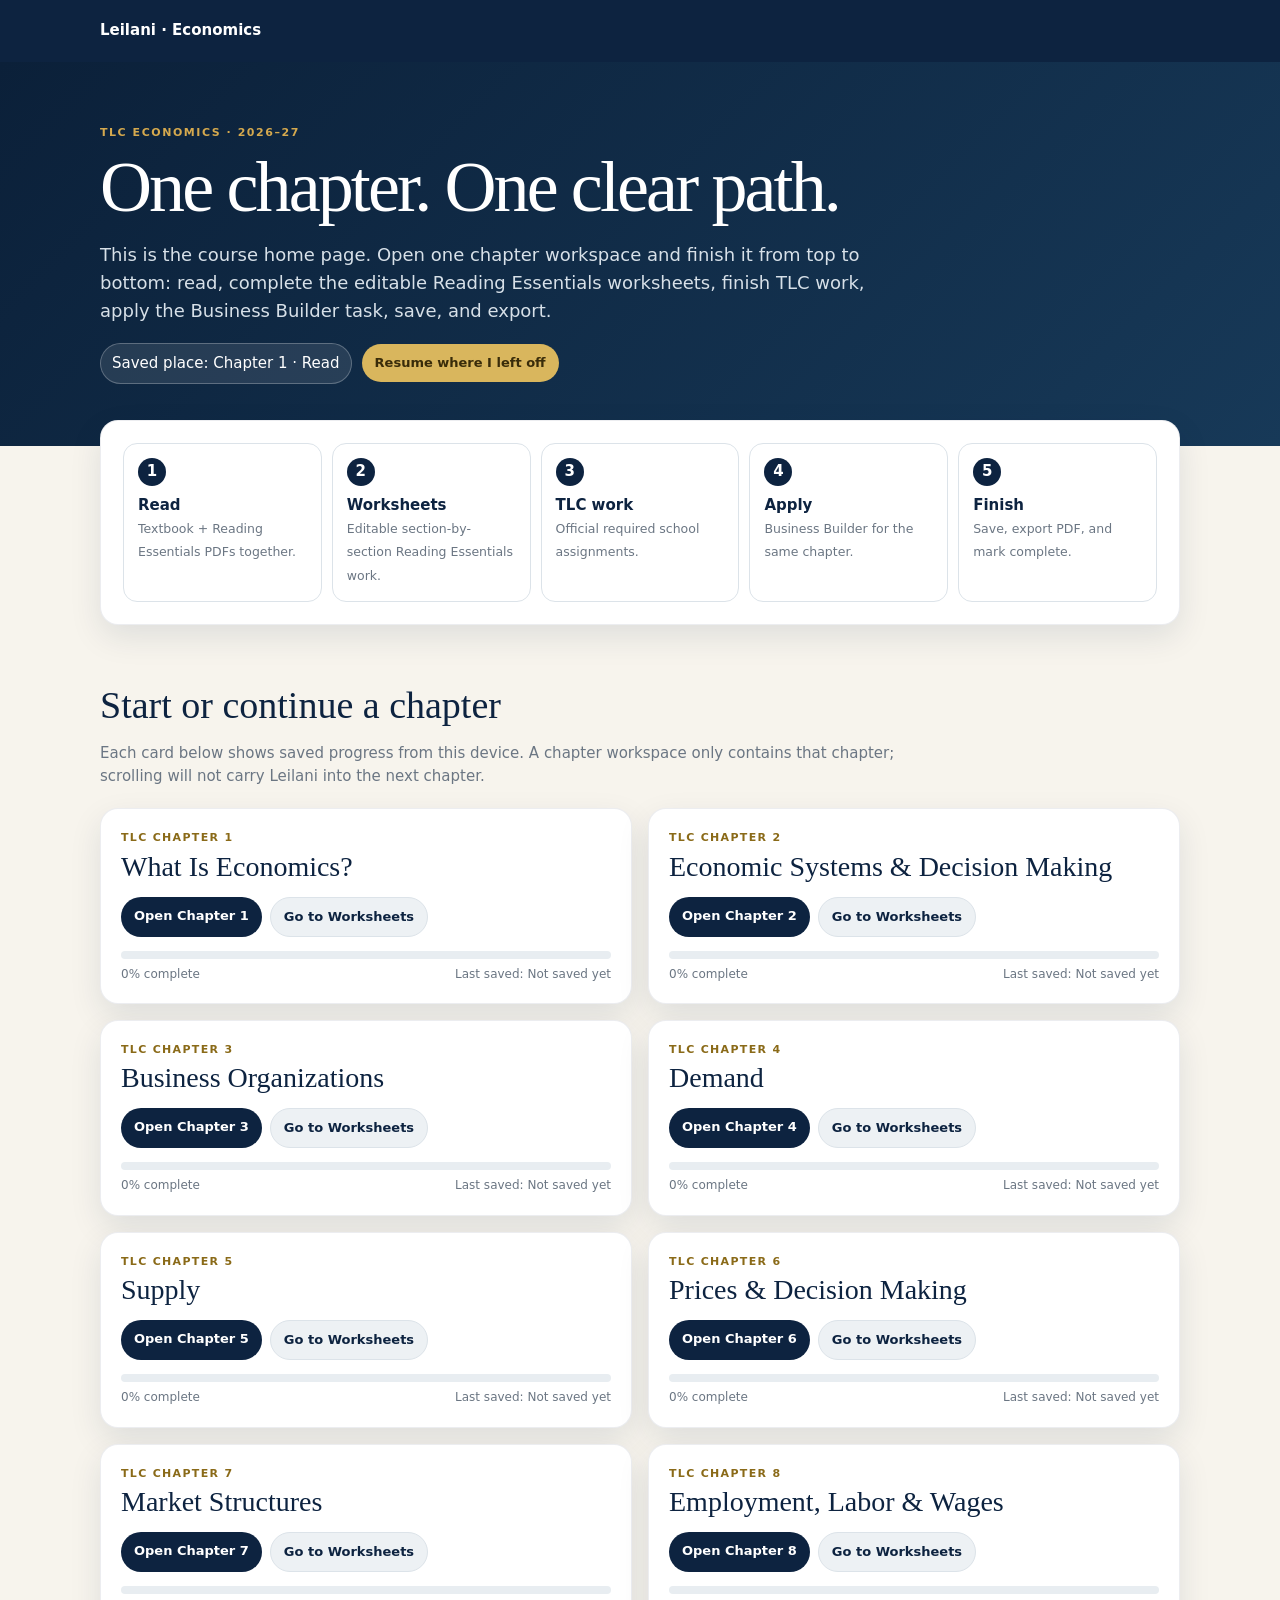
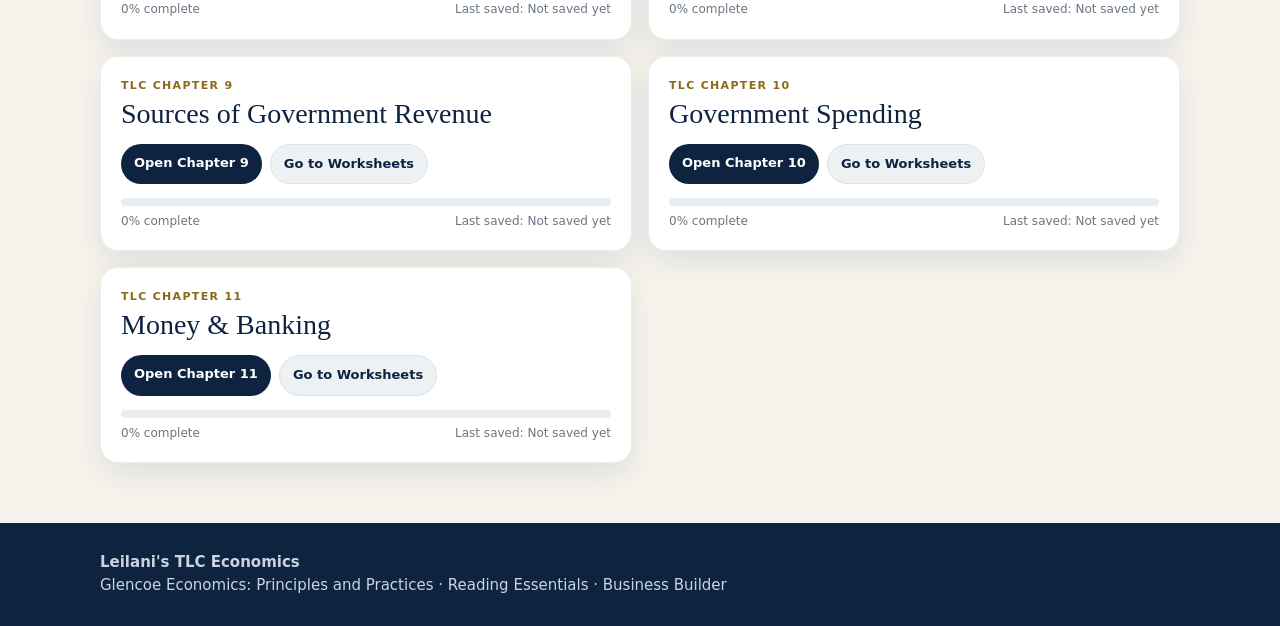
==== commit 00ff7caf: "Make Start Here dashboard the economics course entry point" ====
--- a/microeconomics/index.html
+++ b/microeconomics/index.html
@@ -1,13 +1 @@
-<!doctype html><html lang="en"><head><meta charset="utf-8"><meta name="viewport" content="width=device-width,initial-scale=1"><title>Leilani Economics + Business Builder</title><style>:root{--n:#0d2340;--n2:#173958;--g:#d5a94e;--bg:#f7f4ed;--ink:#172536;--muted:#687483;--line:#dde4ea;--pink:#f8e9ee;--blue:#eef4f8;--biz:#fff6dc;--bizline:#e5c771;--shadow:0 14px 36px rgba(13,35,64,.10)}*{box-sizing:border-box}html{scroll-behavior:smooth;scroll-padding-top:72px}body{margin:0;background:var(--bg);color:var(--ink);font:15px/1.6 system-ui,-apple-system,Segoe UI,sans-serif}.wrap{width:min(1080px,calc(100% - 28px));margin:auto}nav{position:sticky;top:0;z-index:20;background:rgba(13,35,64,.98);color:#fff}.nav{height:64px;display:flex;align-items:center;gap:14px}.brand{font-weight:900;color:#fff;text-decoration:none}.links{display:flex;gap:4px;overflow:auto}.links a{color:#dbe3ec;text-decoration:none;padding:7px 9px;border-radius:20px;font-size:12px;white-space:nowrap}.hero{background:linear-gradient(135deg,#0b2039,#173958);color:#fff;padding:66px 0 58px}.heroGrid{display:grid;grid-template-columns:1.2fr .8fr;gap:38px;align-items:end}.eyebrow,.kicker{text-transform:uppercase;letter-spacing:.14em;font-size:11px;font-weight:900;color:var(--g)}h1{font:500 clamp(42px,7vw,78px)/.98 Georgia,serif;letter-spacing:-.04em;margin:10px 0 16px}.hero p{max-width:700px;color:#d8e0e7;font-size:17px}.heroNote{border-left:1px solid #b69058;padding-left:20px;color:#d2dbe4}.heroNote b{display:block;color:#fff;margin-top:12px}.card{background:#fff;border:1px solid rgba(13,35,64,.08);border-radius:18px;box-shadow:var(--shadow)}.progress{margin-top:-26px;position:relative}.pcard{padding:20px}.ptop{display:flex;justify-content:space-between;align-items:end}.pct{font:500 40px Georgia,serif;color:var(--n)}.bar{height:8px;background:#e9edf0;border-radius:999px;overflow:hidden;margin:12px 0}.fill{height:100%;width:0;background:linear-gradient(90deg,var(--g),#e8c578)}.chips{display:grid;grid-template-columns:repeat(6,1fr);gap:7px}.chip{border:1px solid var(--line);border-radius:10px;padding:8px;text-align:center;font-size:12px;font-weight:850;color:var(--muted)}.chip.done{background:var(--n);color:#fff}.section{padding:66px 0 0}.sectionTitle{font:500 clamp(32px,5vw,52px)/1.05 Georgia,serif;color:var(--n);margin:3px 0 10px}.intro{max-width:820px;color:var(--muted)}.guide{padding-top:70px}.guideHead{padding:25px 27px;background:linear-gradient(120deg,var(--n),var(--n2));color:#fff;border-radius:18px 18px 0 0}.guideHead h2{font:500 clamp(29px,5vw,46px)/1 Georgia,serif;margin:6px 0}.guideHead p{margin:0;color:#d3dbe3}.body{padding:26px}.mapping{background:#f7f9fb;border:1px solid var(--line);border-radius:13px;padding:14px 16px;margin-bottom:18px}.mapping b{color:var(--n)}.objectives{background:#fffaf0;border:1px solid #ead9ad;border-radius:14px;padding:16px;margin:18px 0}.objectives h3{margin:0 0 8px;color:var(--n);font-size:17px}.objectives li{margin:5px 0}.terms{display:flex;gap:6px;flex-wrap:wrap;margin:10px 0 20px}.term{border:1px solid var(--line);background:#fafbfc;border-radius:999px;padding:5px 8px;font-size:12px;font-weight:800;color:var(--n)}.lesson{border-left:4px solid #eab9c9;padding:3px 0 3px 18px;margin:24px 0}.lesson h3{font:500 24px Georgia,serif;color:var(--n);margin:0 0 7px}.lesson p{margin:7px 0;color:#3f4d5d}.example{background:var(--blue);padding:12px 14px;border-radius:10px;margin:10px 0}.remember{background:var(--pink);padding:12px 14px;border-radius:10px;margin:10px 0;color:#5f4050}.quick{border:1px solid #eadce1;background:#fffafb;border-radius:13px;padding:14px;margin-top:12px}.quick label,.q label{font-weight:850;color:var(--n);display:block;margin-bottom:6px}.feedback{font-size:12px;font-weight:850;margin-top:5px}.ok{color:#2c7859}.bad{color:#a14343}details{border:1px solid var(--line);border-radius:13px;margin:16px 0;background:#fff}summary{cursor:pointer;padding:14px 16px;font-weight:900;color:var(--n)}details>div{padding:0 16px 16px}.tlc li{margin:6px 0}.worksheet{margin-top:24px;border-top:1px solid var(--line);padding-top:22px}.worksheet h3{font:500 27px Georgia,serif;color:var(--n);margin:0 0 5px}.q{border:1px solid var(--line);border-radius:12px;padding:13px;margin:9px 0;background:#fff}textarea,input[type=text],input[type=date]{width:100%;border:1px solid #ccd5dd;border-radius:9px;padding:10px;font:inherit;background:#fff}textarea{min-height:80px;resize:vertical}.biz{margin-top:25px;background:linear-gradient(145deg,#fffdf6,var(--biz));border:1px solid var(--bizline);border-radius:17px;padding:19px}.biz h3{font:500 27px Georgia,serif;color:#5b4711;margin:2px 0 5px}.bizPrompt{background:#fff;border:1px solid #eadca5;border-radius:11px;padding:12px;margin-top:10px}.bizPrompt label{display:block;font-weight:850;color:#5b4711;margin-bottom:6px}.buttons{display:flex;gap:8px;flex-wrap:wrap;margin-top:14px}.btn{border:0;border-radius:999px;padding:10px 14px;background:var(--n);color:#fff;font-weight:850;cursor:pointer;text-decoration:none}.btn.alt{background:#edf1f4;color:var(--n);border:1px solid var(--line)}.btn.gold{background:#d9b65d;color:#392c0a}.complete{border:2px solid #e1e6ea;border-radius:13px;padding:15px;margin-top:16px;background:#fbfcfd}.completeGrid{display:grid;grid-template-columns:1fr 1fr;gap:10px}.full{grid-column:1/-1}.roadmap{padding:23px}.roadGrid{display:grid;grid-template-columns:repeat(2,1fr);gap:12px}.road{border:1px solid var(--line);border-radius:13px;padding:14px;background:#fff}.road b{color:var(--n)}.road small{display:block;color:var(--muted);margin-top:4px}.road .bizmini{margin-top:9px;padding:9px 10px;background:var(--biz);border-radius:9px;color:#5b4711;font-size:13px}footer{margin-top:70px;background:var(--n);color:#cbd4dd;padding:30px 0}@media(max-width:800px){.heroGrid,.roadGrid{grid-template-columns:1fr}.chips{grid-template-columns:repeat(2,1fr)}.links{display:none}.completeGrid{grid-template-columns:1fr}.full{grid-column:auto}}@media print{nav,.hero,.progress,#roadmap,footer,.buttons,.quick button{display:none!important}body{background:#fff}.guide{display:none!important;padding:0}.guide.printing{display:block!important}.card{box-shadow:none;border:0}.guideHead{background:#fff!important;color:#000;padding:0 0 15px;border-bottom:2px solid #000}.guideHead h2,.guideHead p{color:#000}.body{padding:15px 0}.worksheet{page-break-before:always}.biz{page-break-inside:avoid}}</style></head><body><nav><div class="wrap nav"><a class="brand" href="#top">Leilani · Economics</a><div class="links"><a href="#ch1">1</a><a href="#ch2">2</a><a href="#ch3">3</a><a href="#ch4">4</a><a href="#ch5">5</a><a href="#ch6">6</a><a href="#ch7">7</a><a href="#ch8">8</a><a href="#ch9">9</a><a href="#ch10">10</a><a href="#ch11">11</a><a href="#roadmap">Business Project</a></div></div></nav><header class="hero" id="top"><div class="wrap heroGrid"><div><div class="eyebrow">TLC Economics · 2026–27</div><h1>Economics that connects to real life.</h1><p>Each chapter follows TLC's required objectives while using the uploaded Glencoe textbook for instruction, examples, vocabulary, quick checks, and school documentation.</p></div><aside class="heroNote"><b>School requirements</b>TLC Economics, Principles & Practices — Glencoe (2005)<b>Instructional source</b>Uploaded Glencoe Economics: Principles and Practices (2008)<b>Important mapping</b>TLC Chapters 1–10 align directly. TLC Chapter 11 Money & Banking maps to 2008 Glencoe Chapter 14.</aside></div></header><div class="progress"><div class="wrap"><div class="card pcard"><div class="ptop"><div><div class="kicker">Course progress</div><div style="font:500 27px Georgia,serif;color:var(--n)">TLC Chapters 1–11</div></div><div class="pct" id="pct">0%</div></div><div class="bar"><div class="fill" id="fill"></div></div><div class="chips" id="chips"></div></div></div></div><main id="app"></main><section class="section" id="roadmap"><div class="wrap"><div class="kicker">End-of-year capstone</div><h2 class="sectionTitle">Business Builder roadmap</h2><p class="intro">Each chapter contributes one small piece to the final business project so the business plan, financial model, and pitch deck are built gradually.</p><div class="card roadmap"><div class="roadGrid" id="roadGrid"></div><div class="buttons"><button class="btn gold" onclick="exportBusiness()">Export Business Project Progress</button></div></div></div></section><footer><div class="wrap"><b>Leilani's TLC Economics + Business Builder</b><br>Glencoe Economics: Principles and Practices · 2026–27</div></footer><script>const STORE='leilani-econ-biz-2026-';const C=[
-{n:1,id:'ch1',title:'What Is Economics?',src:'2008 Glencoe Chapter 1',obj:['Explain the fundamental economic problem.','Examine the three basic economic questions every society must decide.','Explain the relationship among scarcity, value, utility and wealth.','Understand the circular flow of economic activity.','Analyze trade-offs and opportunity costs.','Explain decision-making strategies.'],terms:['scarcity','factors of production','utility','wealth','trade-off','opportunity cost','PPF','circular flow'],less:[['Scarcity','Scarcity exists because wants exceed available resources. Economics studies how people and societies make choices under this constraint.','Time, money, labor, land and capital can all be scarce.','Scarcity forces choices.'],['Economic questions','Every society must decide what to produce, how to produce it, and for whom to produce it.','A city deciding between housing, parks and commercial development is answering what to produce.','Think: what, how, for whom.'],['Trade-offs and opportunity cost','A trade-off is what you give up when choosing. Opportunity cost is the single next-best alternative forgone.','Choosing study time over a paid shift may make forgone wages the opportunity cost.','Opportunity cost = next-best alternative.'],['PPF and decision making','A production possibilities frontier shows possible combinations of two outputs with current resources and technology.','Producing more of one good may require sacrificing some of another.','Use marginal costs and benefits when deciding.']],quick:[['Scarcity exists because resources are what?','limited'],['Opportunity cost is the ____-best alternative.','next'],['A point inside a PPF is efficient or inefficient?','inefficient']],ws:['Explain scarcity in your own words.','Give one opportunity-cost example.','What are the three basic economic questions?','What does a PPF show?'],tlc:['Section 1 Scarcity and the Science of Economics — answer assigned assessment questions.','Section 2 Basic Economic Concepts — complete assigned questions.','Section 3 Economic Choices and Decision Making — complete assigned questions.','Complete chapter review and test preparation.'],biz:['Choose a business problem to solve','What problem will the business solve?','Who has this problem?','What is the opportunity cost of pursuing this idea?']},
-{n:2,id:'ch2',title:'Economic Systems & Decision Making',src:'2008 Glencoe Chapter 2',obj:['Describe traditional, command and market economies.','Explain advantages and disadvantages of each system.','Describe economic and social goals used to evaluate performance.','Evaluate trade-offs among economic and social goals.','Explore free enterprise.','Describe the roles of entrepreneur, consumer and government.'],terms:['traditional economy','command economy','market economy','mixed economy','economic freedom','competition','private property','profit motive'],less:[['Economic systems','Traditional economies rely on custom, command economies rely on central authority, and market economies rely more on voluntary exchange and prices.','A market business responds to customers and prices instead of a central production order.','Systems differ mainly in who makes decisions.'],['Economic goals','Societies balance freedom, efficiency, equity, security, stability and growth.','More security can sometimes reduce some freedom.','Economic goals can conflict.'],['Free enterprise','Private property, voluntary exchange, competition and profit motive are central to free enterprise.','A new café competes by offering something customers value.','Profit rewards successful use of scarce resources.']],quick:[['Who mainly makes decisions in a command economy?','central authority'],['Competition is strongest in a market or command economy?','market'],['Private property is central to free enterprise: yes or no?','yes']],ws:['Compare market and command economies.','Which economic goal matters most to you and why?','How does competition help consumers?'],tlc:['Economic Systems section + assigned assessment.','Evaluating Economic Performance section + assigned assessment.','Capitalism/Economic Freedom section + assigned work.','Complete chapter review and test preparation.'],biz:['Define how the business creates value','What product or service will you sell?','What value does it give the customer?','Why would customers choose it?']},
-{n:3,id:'ch3',title:'Business Organizations',src:'2008 Glencoe Chapter 3',obj:['Describe sole proprietorships.','Describe corporations.','Explain how businesses reinvest profits to grow.','Recognize reasons firms merge.','Describe nonprofit organizations.','Explain direct and indirect roles of government.'],terms:['sole proprietorship','partnership','corporation','liability','stockholder','merger','nonprofit','reinvestment'],less:[['Ownership forms','Sole proprietorships, partnerships and corporations differ in ownership, liability, control and access to capital.','A growing company may incorporate to raise funds and limit owners personal liability.','Ownership form changes risk and control.'],['Growth and expansion','Businesses can reinvest profits, merge, acquire other firms or expand into new markets.','A profitable shop may reinvest earnings in equipment.','Growth often requires giving up some current income.'],['Nonprofits and government','Nonprofits pursue missions rather than distributing profit to owners, while government influences business through law, taxation and regulation.','A nonprofit may still hire workers and purchase goods while pursuing a social mission.','Not every organization exists to maximize owner profit.']],quick:[['One-owner business is a sole ____?','proprietorship'],['A corporation is legally separate from owners: yes or no?','yes'],['Using profit to grow is called what?','reinvestment']],ws:['Compare a sole proprietorship and corporation.','Give one reason businesses merge.','What makes a nonprofit different?'],tlc:['Forms of Business Organization + assigned assessment.','Business Growth and Expansion + assigned assessment.','Other/Nonprofit Organizations + assigned work.','Complete chapter review and test preparation.'],biz:['Choose the ownership structure','Which structure fits the business?','What is one benefit and one risk?','Who owns and controls it?']},
-{n:4,id:'ch4',title:'Demand',src:'2008 Glencoe Chapter 4',obj:['Describe and illustrate demand.','Explain how demand and utility are related.','Explain changes in quantity demanded.','Describe factors that shift demand.','Explain elasticity as responsiveness.','Understand determinants of demand elasticity.'],terms:['demand','quantity demanded','law of demand','demand schedule','demand curve','substitute','complement','elasticity'],less:[['Demand','Demand combines desire, willingness and ability to buy. The law of demand says quantity demanded usually falls when price rises.','Higher ticket prices usually reduce quantity demanded.','A price change moves along the curve.'],['Demand shifts','Income, tastes, expectations, buyers, substitutes and complements can shift the whole demand curve.','A viral recommendation can increase demand at every price.','A shift is different from a movement along the curve.'],['Elasticity','Elasticity measures how strongly quantity demanded responds to price changes.','Products with many substitutes often have more elastic demand.','Elasticity = responsiveness.']],quick:[['When price rises, quantity demanded usually rises or falls?','falls'],['Do tastes shift demand?','yes'],['Elasticity measures what?','responsiveness']],ws:['Explain the law of demand.','Name one factor that shifts demand.','Why might demand be elastic?'],tlc:['What Is Demand + assigned assessment.','Factors Affecting Demand + assigned assessment.','Elasticity of Demand + assigned assessment.','Complete chapter review and test preparation.'],biz:['Define the target customer and test demand','Describe the target customer.','What would increase demand?','Name two substitutes or competitors.']},
-{n:5,id:'ch5',title:'Supply, Production & Costs',src:'2008 Glencoe Chapter 5',obj:['Distinguish supply schedule and supply curve.','Explain how market supply curves are derived.','Explain the theory of production.','Describe stages of production.','Define key cost and revenue measures.','Apply incremental analysis to business decisions.'],terms:['supply','quantity supplied','fixed cost','variable cost','total cost','marginal cost','revenue','profit'],less:[['Supply','Supply is the amount producers are willing and able to sell at different prices.','Higher prices can encourage more output.','Price affects quantity supplied.'],['Production and costs','Fixed costs stay constant in the short run while variable costs change with output.','Rent may be fixed while ingredients vary.','Know what changes and what stays fixed.'],['Revenue and profit','Revenue equals price times quantity. Profit equals total revenue minus total cost.','100 units at $20 creates $2,000 revenue before costs.','Revenue is not profit.']],quick:[['Rent is usually fixed or variable?','fixed'],['Revenue equals price times what?','quantity'],['Profit equals revenue minus what?','cost']],ws:['Explain fixed vs variable cost.','List two likely business costs.','How is revenue different from profit?'],tlc:['What Is Supply + assigned assessment.','Theory of Production + assigned work.','Cost, Revenue and Profit Maximization + assigned assessment.','Complete review, math practice and test preparation.'],biz:['Build the first cost and price model','List three fixed/startup costs.','List three variable costs.','Choose a starting price and estimate monthly revenue.']},
-{n:6,id:'ch6',title:'Prices & Decision Making',src:'2008 Glencoe Chapter 6',obj:['Describe advantages of prices for allocation.','Explain difficulties of allocating without prices.','Understand market equilibrium.','Use economic models to explain price changes.','Describe consequences of fixed prices.','Explain price supports and deficiency payments.'],terms:['price','equilibrium','surplus','shortage','price ceiling','price floor','rationing'],less:[['Prices as signals','Prices communicate information to buyers and sellers and help allocate resources.','Rising prices can signal scarcity and encourage producers to supply more.','Prices coordinate decisions.'],['Market equilibrium','Equilibrium occurs where quantity supplied equals quantity demanded.','Shortages push prices upward; surpluses tend to push prices downward.','Markets move toward equilibrium.'],['Price controls','Price ceilings and floors can pursue social goals but may create shortages or surpluses.','Minimum wage is a price floor in labor markets.','Fixed prices can create side effects.']],quick:[['At equilibrium, quantity supplied equals quantity what?','demanded'],['A price ceiling can create a shortage: yes or no?','yes'],['A minimum wage is a price floor or ceiling?','floor']],ws:['Explain how prices act as signals.','Define market equilibrium.','Give one effect of a price ceiling or floor.'],tlc:['Prices as Signals + assigned assessment.','Price System at Work + assigned assessment.','Social Goals vs Market Efficiency + assigned work.','Complete chapter review and test preparation.'],biz:['Set an initial price','What price will you charge?','What competitor/customer information supports it?','What could cause you to change the price?']},
-{n:7,id:'ch7',title:'Market Structures',src:'2008 Glencoe Chapter 7',obj:['Understand monopolistic competition.','Describe oligopoly behavior and characteristics.','Discuss problems caused by inadequate competition.','Explain positive and negative externalities.','Understand limited government regulation.','Discuss modifications to free enterprise.'],terms:['perfect competition','monopolistic competition','oligopoly','monopoly','externality','regulation'],less:[['Market structures','Markets range from highly competitive to monopoly depending on number of firms, product differences and barriers to entry.','Restaurants often resemble monopolistic competition because many sellers offer differentiated products.','Structure shapes competition.'],['Market failures','Externalities and inadequate competition can cause market outcomes that do not reflect all social costs or benefits.','Pollution can impose costs on people outside a transaction.','Some costs spill over to others.'],['Government role','Government may regulate, protect competition and address externalities.','Antitrust laws target behavior that suppresses competition.','Regulation can correct problems but also has costs.']],quick:[['A market with one seller is a what?','monopoly'],['Pollution can be a negative what?','externality'],['Antitrust policy supports competition: yes or no?','yes']],ws:['Compare two market structures.','Give one externality example.','Why might government regulate a market?'],tlc:['Competition and Market Structures + assigned assessment.','Market Failures + assigned assessment.','Role of Government + assigned work.','Complete chapter review and test preparation.'],biz:['Analyze competitors and market structure','What market structure best fits the business?','Name three competitors.','What is your competitive advantage?']},
-{n:8,id:'ch8',title:'Employment, Labor & Wages',src:'2008 Glencoe Chapter 8',obj:['Explain labor movement development.','Relate labor successes during the Great Depression.','Explain union arrangements.','Describe ways to resolve labor-management disputes.','Explain approaches to wage determination.','Explain declining union membership and wage differences.'],terms:['labor union','collective bargaining','strike','right-to-work','wage rate','equilibrium wage'],less:[['Labor movement','Unions formed to improve wages, hours and working conditions and developed through conflict, law and organization.','Collective bargaining lets workers negotiate as a group.','Labor institutions change bargaining power.'],['Wage determination','Supply and demand for worker skills influence wages, while unions and institutional factors can also matter.','High demand and low supply for a skill tends to raise wages.','Labor is a market too.'],['Employment trends','Technology, education, globalization and demographics change the types of jobs and skills employers need.','Automation can reduce some jobs while creating others.','Skills affect employment opportunities.']],quick:[['Group negotiation between unions and employers is called collective what?','bargaining'],['High demand and low supply usually raises wages: yes or no?','yes'],['Workers organized to improve conditions form a what?','union']],ws:['Why did labor unions develop?','How can supply and demand affect wages?','Name one employment trend.'],tlc:['Labor Movement + assigned assessment.','Union/management differences + assigned work.','Labor and Wages + assigned assessment.','Employment Trends and Issues + assigned review/test work.'],biz:['Create a staffing plan','Does the business need employees?','Create one job role and wage estimate.','When would hiring make economic sense?']},
-{n:9,id:'ch9',title:'Sources of Government Revenue',src:'2008 Glencoe Chapter 9',obj:['Explain economic impact of taxes.','Understand principles of taxation.','Explain progressive income tax.','Identify major federal revenue sources.','Explain state and local revenue collection.','Evaluate VAT and flat-tax proposals.'],terms:['tax','progressive tax','proportional tax','regressive tax','income tax','sales tax','VAT'],less:[['Taxation','Taxes fund government goods and services and can influence behavior and economic decisions.','A sales tax raises the final price paid by consumers.','Taxes have both revenue and incentive effects.'],['Tax principles','Tax systems are evaluated using ideas such as ability to pay and benefits received.','A progressive income tax takes a larger percentage as income rises.','Tax design reflects policy choices.'],['Revenue systems','Federal, state and local governments rely on different mixes of income, payroll, sales, property and other taxes.','Local schools often depend heavily on property-tax revenue.','Different governments use different revenue bases.']],quick:[['A tax rate that rises with income is progressive or regressive?','progressive'],['Sales tax is usually collected at purchase: yes or no?','yes'],['Property tax is important to many local governments: yes or no?','yes']],ws:['Explain one economic effect of taxes.','Compare progressive and proportional taxes.','Name one federal and one local revenue source.'],tlc:['Economics of Taxation + assigned assessment.','Federal Tax System + assigned work.','State and Local Tax Systems + assigned work.','Current Tax Issues + chapter review/test work.'],biz:['Add taxes and fees to the plan','What taxes or fees may apply?','How could taxes affect pricing?','Add a tax/fee placeholder to the financial model.']},
-{n:10,id:'ch10',title:'Government Spending',src:'2008 Glencoe Chapter 10',obj:['Explain growth of government expenditures.','Describe how spending affects the economy.','Explain federal budget process.','Describe parts of the federal budget.','Explain state/local spending approval.','Identify major local expenditure categories.','Explain relationship between deficit and debt.'],terms:['government spending','budget','deficit','surplus','national debt','transfer payment'],less:[['Government spending','Government purchases goods, services and transfers income, affecting total economic activity.','Infrastructure spending can employ workers and support businesses.','Spending choices have opportunity costs.'],['Budgets','Governments use budgets to plan revenue and expenditures.','A deficit occurs when spending exceeds revenue.','Deficit is annual; debt accumulates over time.'],['Federal debt','Repeated deficits add to national debt, while surpluses can reduce borrowing needs.','Borrowing today creates future interest obligations.','Debt reflects accumulated borrowing.']],quick:[['When spending exceeds revenue there is a what?','deficit'],['Debt and deficit mean exactly the same thing: yes or no?','no'],['A surplus means revenue exceeds spending: yes or no?','yes']],ws:['How can government spending affect the economy?','Explain deficit vs debt.','Name one major government spending category.'],tlc:['Economics of Government Spending + assigned assessment.','Federal Government Expenditures + assigned work.','State and Local Government + assigned work.','Deficits, Surpluses and National Debt + review/test work.'],biz:['Connect the business to public infrastructure','What government services help the business operate?','How could government spending affect customers or costs?','Identify one public resource the business depends on.']},
-{n:11,id:'ch11',title:'Money & Banking',src:'Use 2008 Glencoe Chapter 14 — Money, Banking, and the Fed',obj:['Identify major types of money used in early societies.','Describe characteristics/functions of money.','Explain history of privately issued bank notes.','Describe monetary standards.','Relate Depression-era bank failures to deposit insurance.','Identify other depository institutions.'],terms:['barter','commodity money','fiat money','medium of exchange','store of value','measure of value','bank run','FDIC','Federal Reserve'],less:[['Evolution of money','Money developed because barter requires a coincidence of wants. Commodity money has alternative use; fiat money is accepted by decree and convention.','Early societies used goods such as tobacco, shells and metal as money.','Money makes exchange easier.'],['Functions and characteristics','Money serves as a medium of exchange, measure of value and store of value. Useful money is portable, durable, divisible and limited in supply.','Prices work because money gives a common measure of value.','Money must be widely accepted.'],['Modern banking','U.S. banking evolved through private banks, national banking, creation of the Federal Reserve and deposit insurance after Depression-era bank failures.','The FDIC was created after widespread bank failures and bank runs.','Banking institutions support payments, savings and credit.']],quick:[['Money used to make trade easier replaced what system?','barter'],['Money used to compare prices is a measure of what?','value'],['Deposit insurance is associated with what agency?','fdic']],ws:['Explain why barter is difficult.','List the three functions of money.','Why did deposit insurance become important?'],tlc:['TLC Chapter 11: Evolution of Money + assigned assessment.','Early Banking and Monetary Standards + assigned assessment.','Development of Modern Banking + assigned assessment.','Complete chapter review and test preparation.'],biz:['Choose banking and payment methods','How will customers pay?','Where will business cash be kept?','What banking or payment services are needed?']}
-];function k(x){return STORE+x}function save(id,v){localStorage.setItem(k(id),v)}function load(id){return localStorage.getItem(k(id))||''}function qh(c,i,q){return `<div class="quick"><label>${q[0]}</label><input type="text" id="quick-${c.n}-${i}" oninput="save(this.id,this.value)"><button class="btn alt" onclick="checkQ(${c.n},${i},'${q[1]}')">Check answer</button><div class="feedback" id="fb-${c.n}-${i}"></div></div>`}function ws(c){return `<div class="worksheet"><div class="kicker">School documentation</div><h3>Chapter ${c.n} Web Worksheet</h3><p>Answers save automatically on this device. Export when complete.</p>${c.ws.map((x,i)=>`<div class="q"><label>${i+1}. ${x}</label><textarea id="ws-${c.n}-${i}" oninput="save(this.id,this.value)"></textarea></div>`).join('')}<div class="buttons"><button class="btn" onclick="printCh('${c.id}')">Export Worksheet PDF</button><button class="btn alt" onclick="csv(${c.n})">Export Worksheet CSV</button></div></div>`}function biz(c){return `<div class="biz"><div class="kicker" style="color:#9a7a22">End-of-year project</div><h3>Business Builder · Chapter ${c.n}</h3><p><b>${c.biz[0]}</b></p>${c.biz.slice(1).map((x,i)=>`<div class="bizPrompt"><label>${x}</label><textarea id="biz-${c.n}-${i}" oninput="save(this.id,this.value)"></textarea></div>`).join('')}<label style="display:flex;gap:8px;align-items:center;margin-top:12px;font-weight:800;color:#5b4711"><input type="checkbox" id="bizdone-${c.n}" onchange="save(this.id,this.checked?'1':'');prog()"> Business Builder step complete</label></div>`}function complete(c){return `<div class="complete"><div class="completeGrid"><div><label>Date completed</label><input type="date" id="date-${c.n}" oninput="save(this.id,this.value)"></div><div><label>Evidence / file names</label><input type="text" id="evidence-${c.n}" oninput="save(this.id,this.value)"></div><div class="full"><label>What I understand now</label><textarea id="reflect-${c.n}" oninput="save(this.id,this.value)"></textarea></div></div><label style="display:flex;gap:8px;align-items:center;margin-top:12px;font-weight:850"><input type="checkbox" id="done-${c.n}" onchange="save(this.id,this.checked?'1':'');prog()"> Chapter complete</label></div>`}function render(){app.innerHTML=C.map(c=>`<section class="guide" id="${c.id}"><div class="wrap"><article class="card"><header class="guideHead"><div class="kicker">TLC Chapter ${c.n}</div><h2>${c.title}</h2><p>${c.src}</p></header><div class="body"><div class="mapping"><b>Course mapping:</b> TLC objectives and assignment requirements control what is documented. The uploaded 2008 Glencoe text supplies the lesson content and examples.${c.n===11?' This TLC chapter is found as Chapter 14 in the 2008 textbook.':''}</div><div class="objectives"><h3>Learning objectives</h3><ul>${c.obj.map(x=>`<li>${x}</li>`).join('')}</ul></div><div class="terms">${c.terms.map(x=>`<span class="term">${x}</span>`).join('')}</div>${c.less.map((l,i)=>`<div class="lesson"><h3>${l[0]}</h3><p>${l[1]}</p><div class="example"><b>Example:</b> ${l[2]}</div><div class="remember"><b>Remember:</b> ${l[3]}</div>${c.quick[i]?qh(c,i,c.quick[i]):''}</div>`).join('')}<details><summary>Official TLC work for this chapter</summary><div><ul class="tlc">${c.tlc.map(x=>`<li>${x}</li>`).join('')}</ul></div></details>${ws(c)}${biz(c)}${complete(c)}</div></article></div></section>`).join('');restore();prog()}function restore(){document.querySelectorAll('textarea,input[type=text],input[type=date]').forEach(e=>e.value=load(e.id));document.querySelectorAll('input[type=checkbox]').forEach(e=>e.checked=load(e.id)==='1')}function checkQ(n,i,a){let v=document.getElementById(`quick-${n}-${i}`).value.toLowerCase().trim(),f=document.getElementById(`fb-${n}-${i}`),ok=v===a||v.includes(a);f.className='feedback '+(ok?'ok':'bad');f.textContent=ok?'Correct.':'Try again. Re-read the concept above.'}function prog(){let d=C.filter(c=>load('done-'+c.n)==='1').length,p=Math.round(d/C.length*100);pct.textContent=p+'%';fill.style.width=p+'%';chips.innerHTML=C.map(c=>`<div class="chip ${load('done-'+c.n)==='1'?'done':''}">Ch ${c.n}${load('bizdone-'+c.n)==='1'?' · Biz ✓':''}</div>`).join('')}function printCh(id){document.querySelectorAll('.guide').forEach(x=>x.classList.remove('printing'));document.getElementById(id).classList.add('printing');window.print();setTimeout(()=>document.getElementById(id).classList.remove('printing'),700)}function dl(n,t,ty='text/plain'){let a=document.createElement('a');a.href=URL.createObjectURL(new Blob([t],{type:ty}));a.download=n;a.click()}function csv(n){let c=C.find(x=>x.n===n),r=[['Chapter','Question','Response']];c.ws.forEach((q,i)=>r.push([`Chapter ${n}`,q,load(`ws-${n}-${i}`)]));dl(`Leilani_Economics_Chapter${n}_Worksheet.csv`,r.map(x=>x.map(v=>'"'+String(v).replace(/"/g,'""')+'"').join(',')).join('\n'),'text/csv')}const ROAD=[['1','Business idea & opportunity cost'],['2','Value proposition'],['3','Ownership structure'],['4','Target customer & demand'],['5','Costs, price & revenue'],['6','Equilibrium & pricing'],['7','Competition & regulation'],['8','Labor & wages'],['9','Taxes & fees'],['10','Government impact'],['11','Banking & payments'],['12','Financial workbook'],['13','Marketing plan'],['14','Operations'],['15','Risk scenarios'],['16','Final business plan'],['17','Pitch deck'],['18','Economics reflection']];function road(){roadGrid.innerHTML=ROAD.map((r,i)=>`<div class="road"><b>Step ${r[0]} · ${r[1]}</b><small>Continue building the final capstone.</small><div class="bizmini"><textarea id="laterbiz-${i}" oninput="save(this.id,this.value)" placeholder="Notes / work..."></textarea></div></div>`).join('');roadGrid.querySelectorAll('textarea').forEach(e=>e.value=load(e.id))}function exportBusiness(){let t='LEILANI — BUSINESS PROJECT PROGRESS\n\n';C.forEach(c=>{t+=`Chapter ${c.n}: ${c.biz[0]}\n`;c.biz.slice(1).forEach((p,i)=>t+=`${p}\n${load(`biz-${c.n}-${i}`)}\n\n`)});dl('Leilani_Business_Project_Progress.txt',t)}render();road();</script></body></html>+<!doctype html><html lang="en"><head><meta charset="utf-8"><meta name="viewport" content="width=device-width,initial-scale=1"><title>Leilani Economics</title><meta http-equiv="refresh" content="0; url=start.html"><script>location.replace('start.html');</script></head><body><p>Opening Leilani's Economics course… <a href="start.html">Continue</a></p></body></html>
